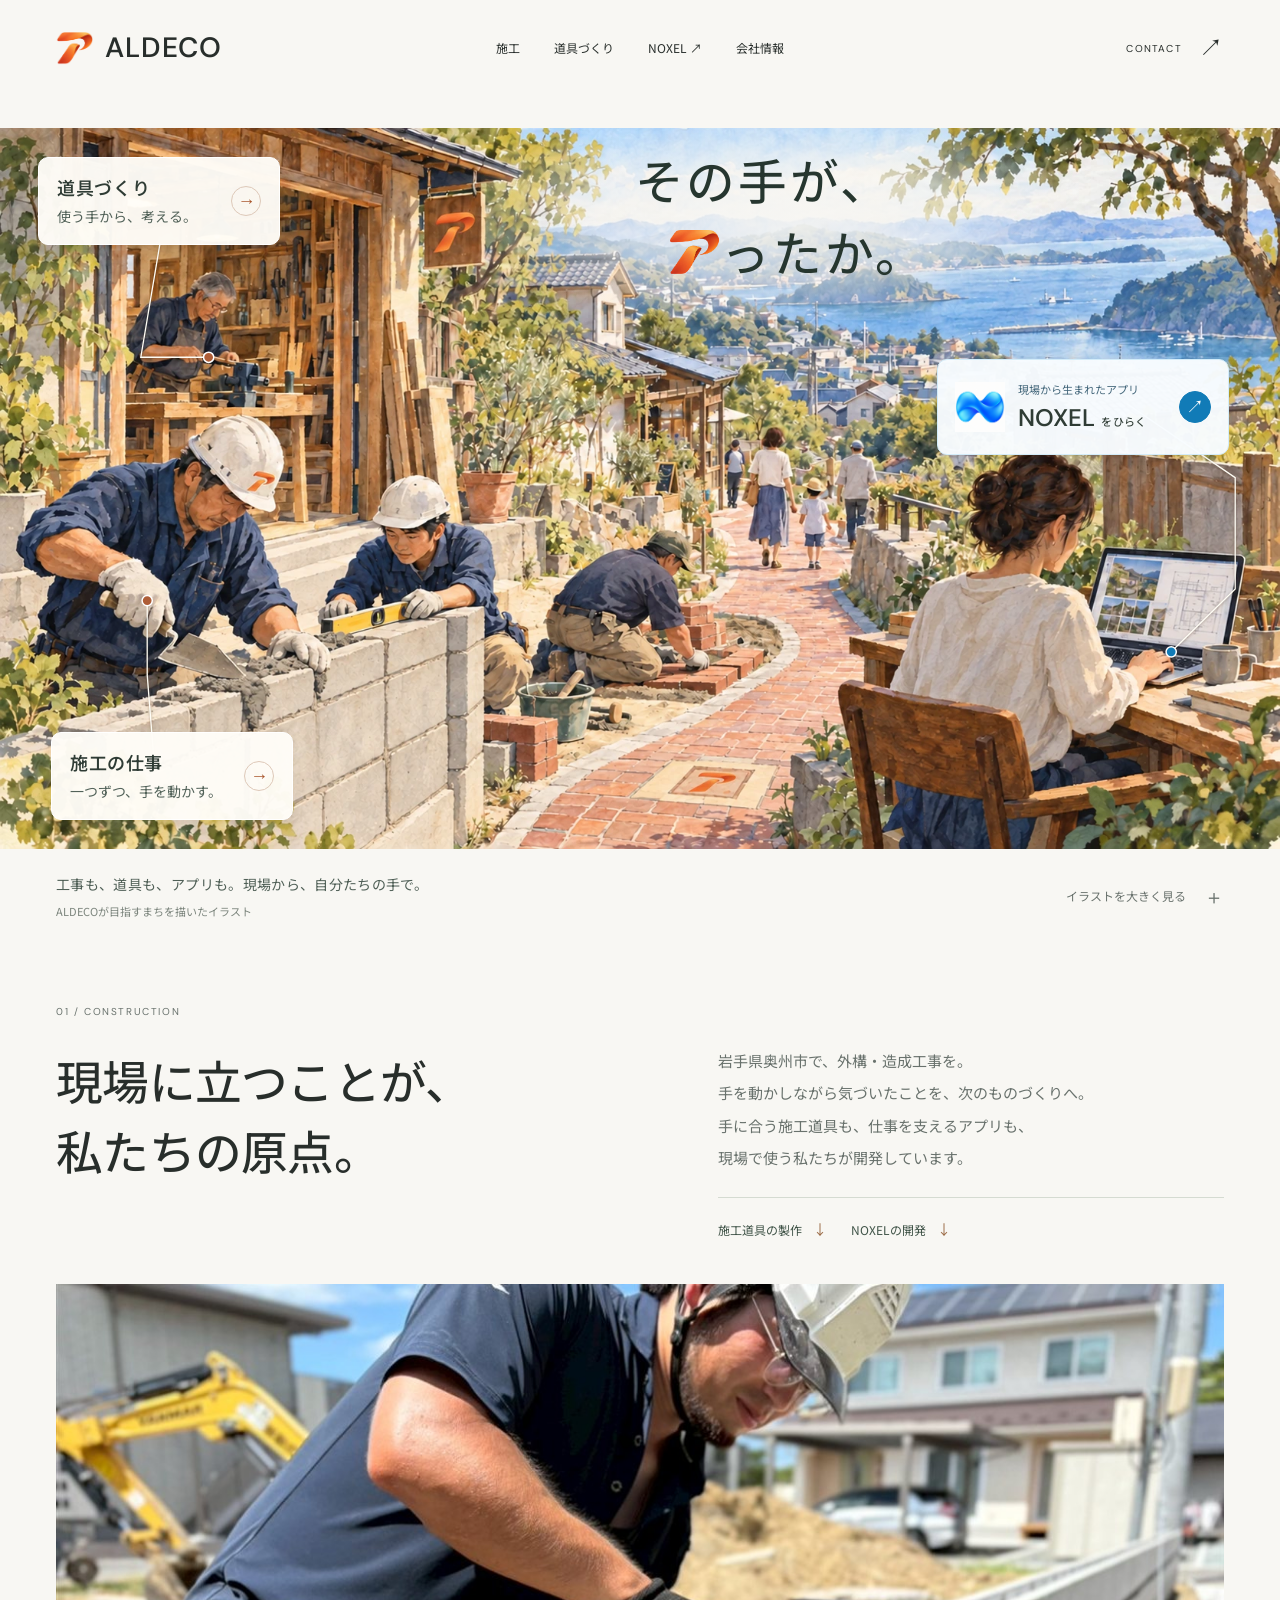
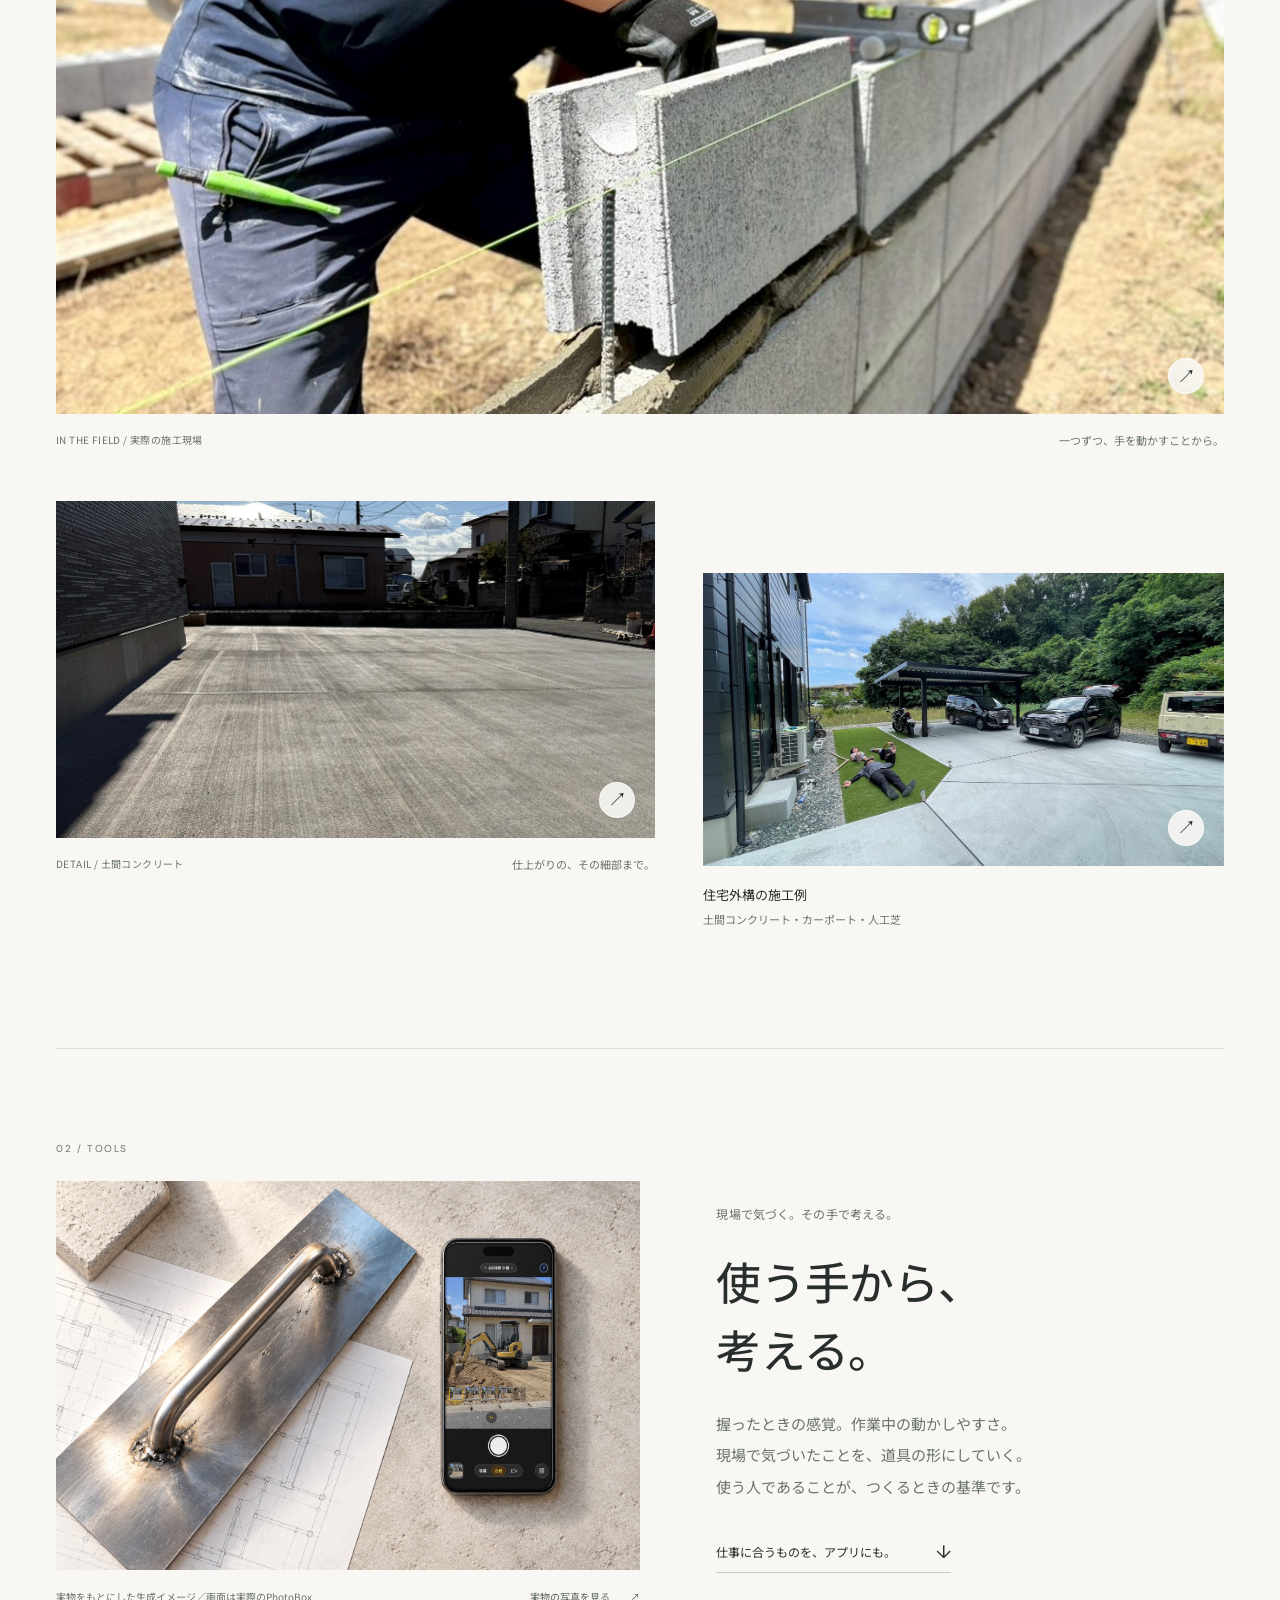
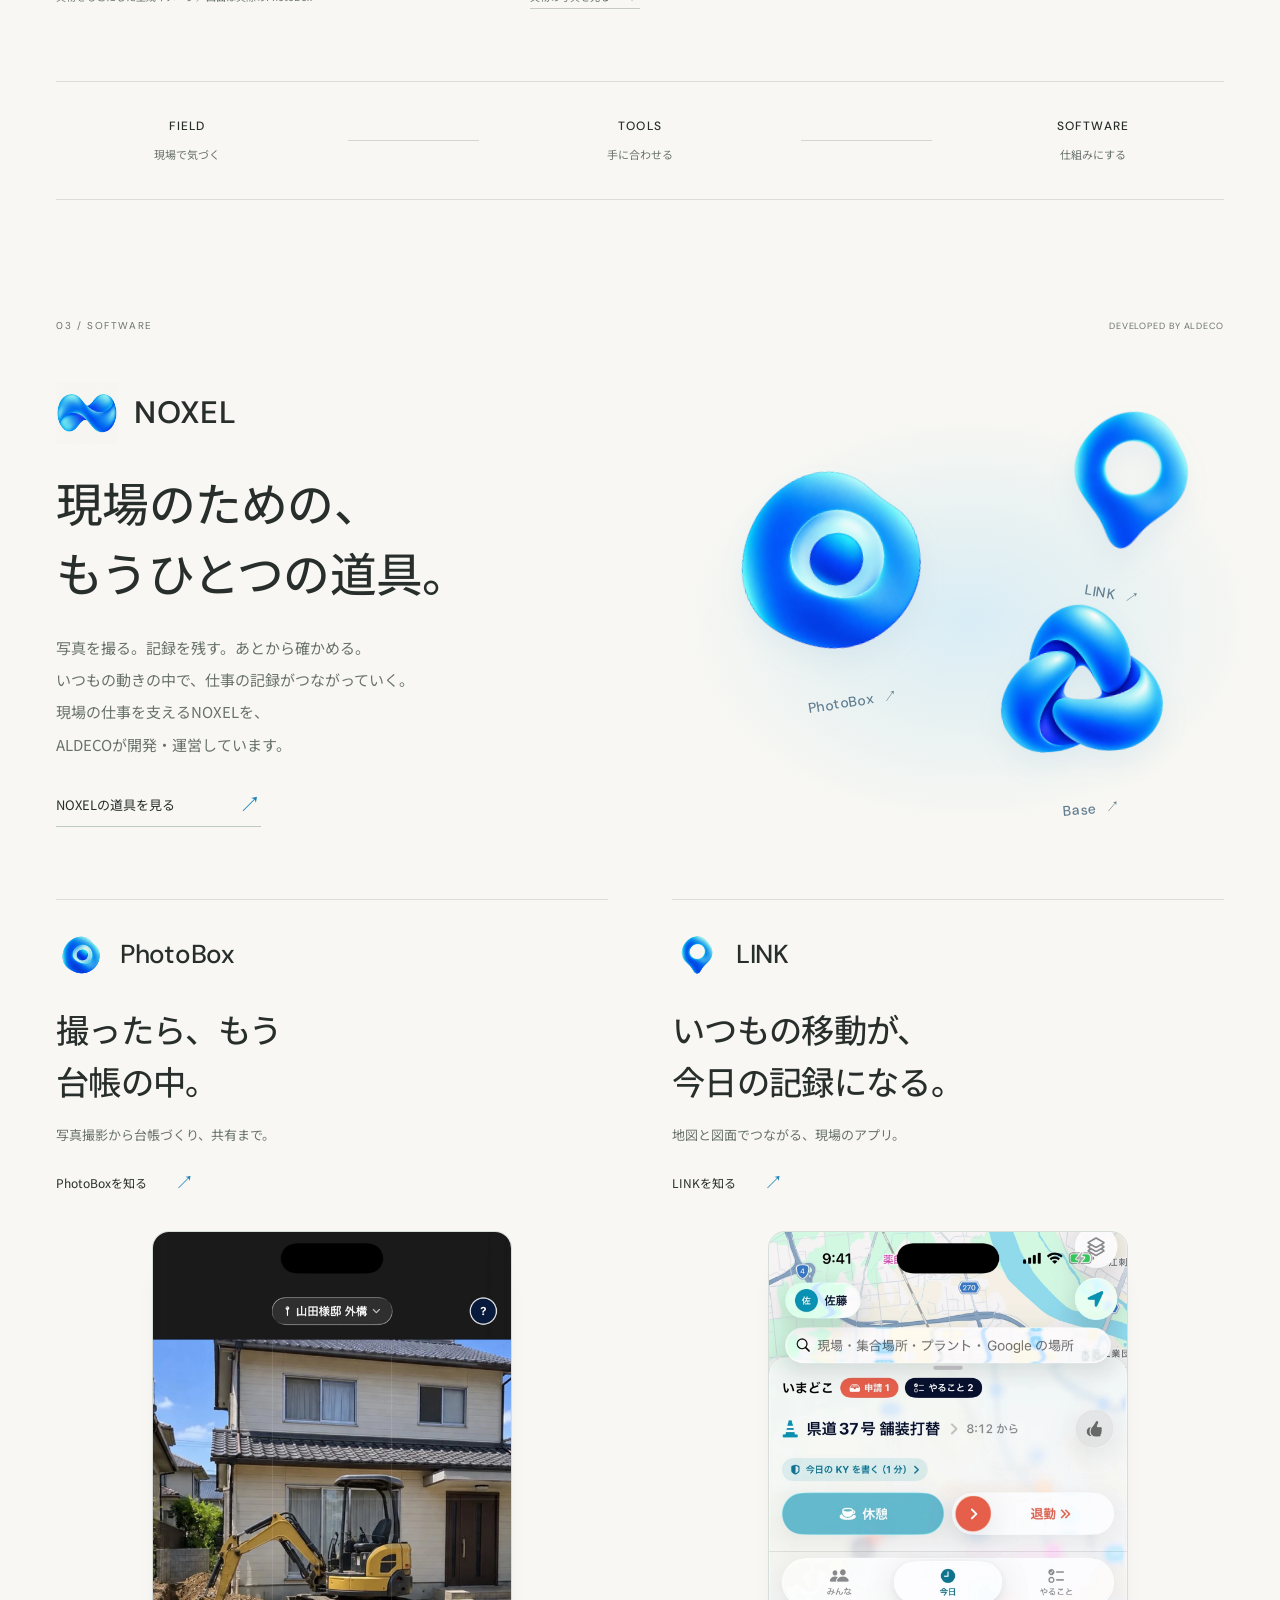
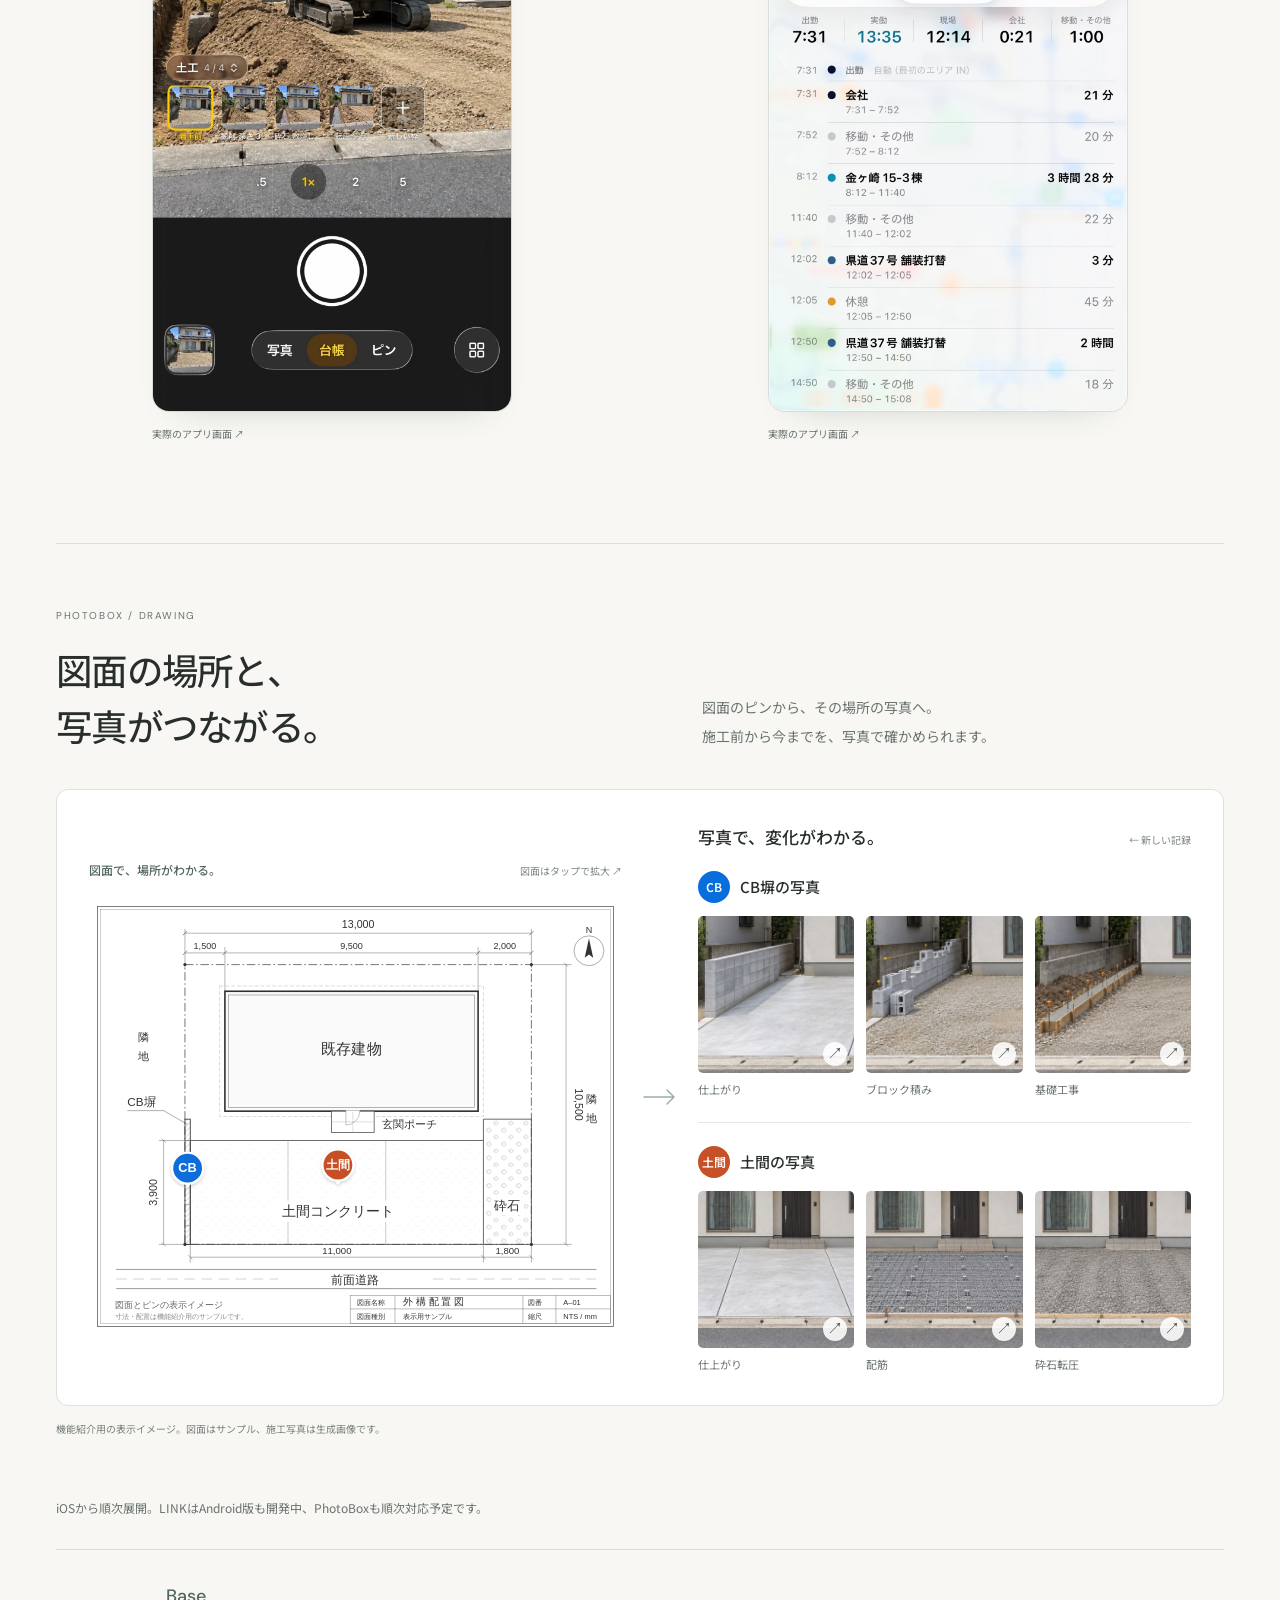
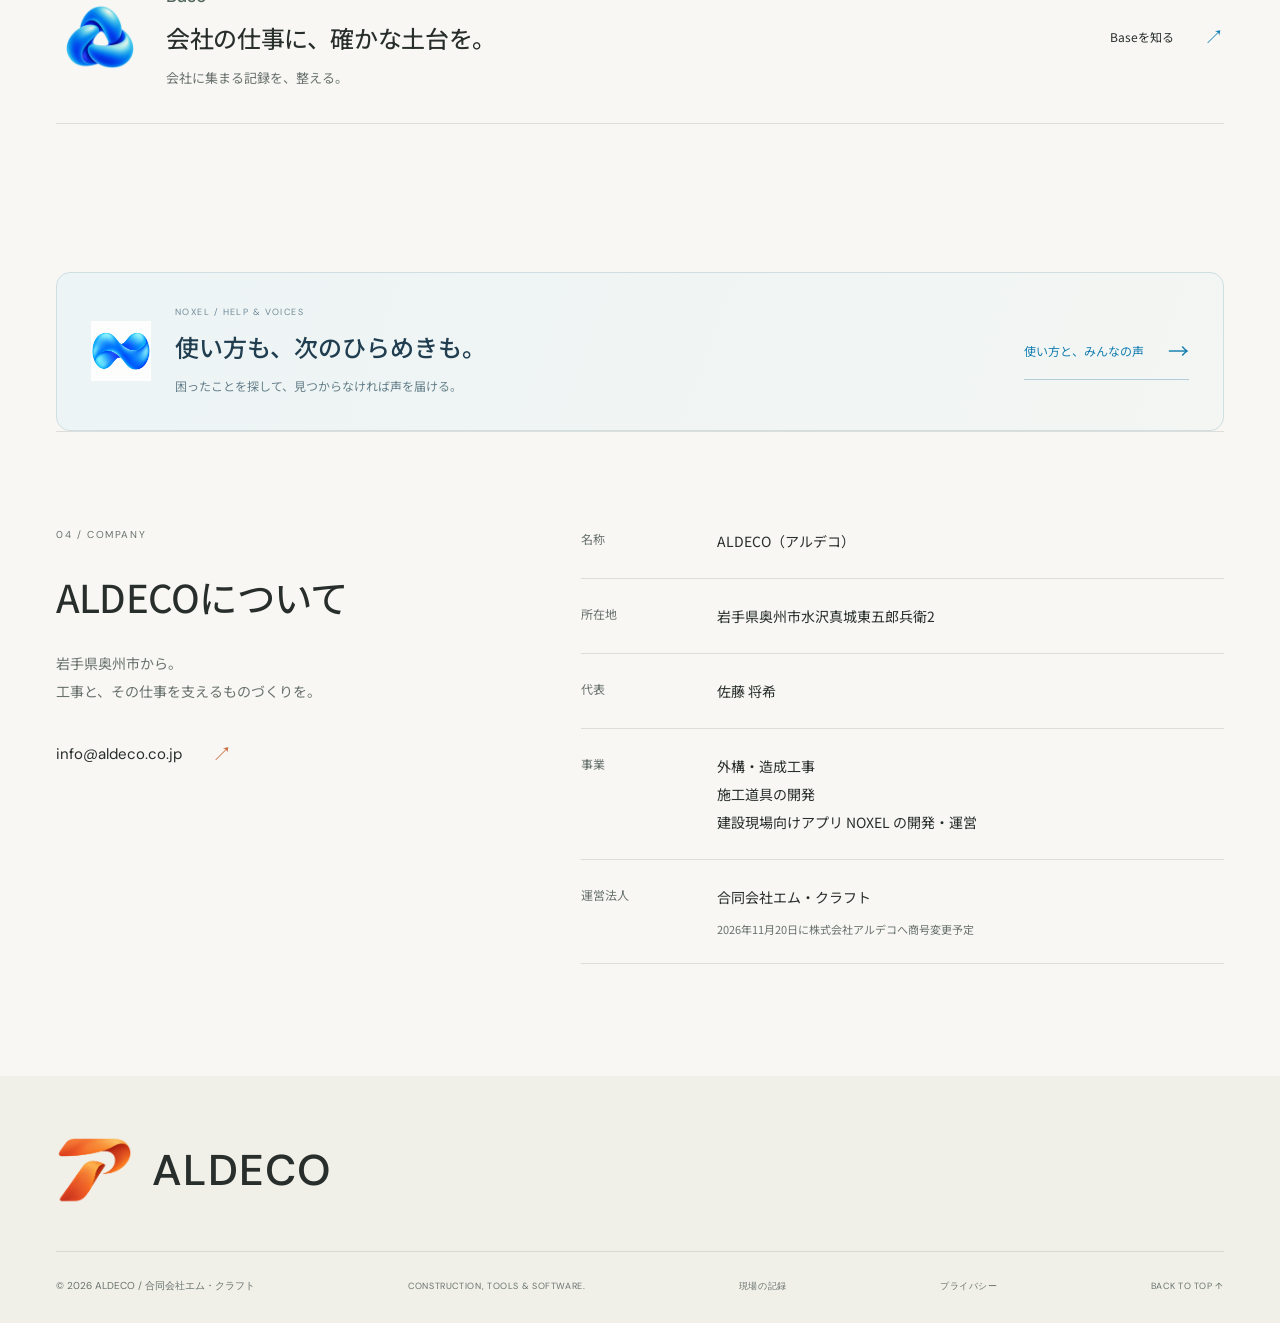
==== index.html @ 217e6eb6 "Give the ALDECO mobile homepage an editorial cover" ====
<!doctype html>
<html lang="ja"><head>
<meta charset="utf-8"><meta name="viewport" content="width=device-width,initial-scale=1">
<meta name="robots" content="index,follow">
<title>ALDECO｜その手が、アったか。工事も、道具も、アプリも。</title>
<meta name="description" content="岩手県奥州市のALDECO。外構・造成工事から施工道具、建設現場向けアプリNOXELの開発まで。">
<link rel="icon" href="/brand-20261101/assets/favicon-transparent.png?v=20261101-1" type="image/png">
<link rel="stylesheet" href="/brand-20261101/assets/fonts/noto-sans-jp.css"><link rel="stylesheet" href="/brand-20261101/assets/fonts/dm-sans.css">
<link rel="stylesheet" href="/brand-20261101/workbench.css">
<link rel="stylesheet" href="/brand-20261101/workbench-sections.css">
<link rel="stylesheet" href="/brand-20261101/one-surface.css">
<link rel="stylesheet" href="/brand-20261101/field-illustration.css">
<link rel="stylesheet" href="/brand-20261101/town-viewer.css">
<link rel="stylesheet" href="/brand-20261101/town-immersive.css">
<link rel="stylesheet" href="/brand-20261101/town-navigation.css">
<link rel="stylesheet" href="/brand-20261101/noxel-family.css">
<link rel="stylesheet" href="/brand-20261101/photobox-place-history.css">
<link rel="stylesheet" href="/brand-20261101/town-editorial-study.css">
<link rel="stylesheet" href="/brand-20261101/help-entry.css">
<link rel="stylesheet" href="/brand-20261101/mobile.css?v=20261101-1">
<link rel="canonical" href="https://aldeco.co.jp/">
<meta name="theme-color" content="#f8f7f3">
<meta property="og:type" content="website"><meta property="og:locale" content="ja_JP">
<meta property="og:site_name" content="ALDECO"><meta property="og:url" content="https://aldeco.co.jp/">
<meta property="og:title" content="その手が、アったか。｜ALDECO">
<meta property="og:description" content="工事も、道具も、アプリも。岩手県奥州市の現場から、自分たちの手で。">
<meta property="og:image" content="https://aldeco.co.jp/brand-20261101/assets/hero-town-painted-v2.jpg">
<meta name="twitter:card" content="summary_large_image">
<script type="application/ld+json">{"@context": "https://schema.org", "@type": "Organization", "name": "ALDECO", "legalName": "合同会社エム・クラフト", "url": "https://aldeco.co.jp/", "logo": "https://aldeco.co.jp/brand-20261101/assets/aldeco-refine-a.png", "email": "info@aldeco.co.jp", "address": {"@type": "PostalAddress", "addressRegion": "岩手県", "addressLocality": "奥州市", "streetAddress": "水沢真城東五郎兵衛2", "addressCountry": "JP"}}</script>
<!-- ANALYTICS:START -->
<meta name="google-site-verification" content="G8R8m3gar3-l_zCH6oKk3zuVZLrA_u7wcCPGj2cS2X8">
<script async src="https://www.googletagmanager.com/gtag/js?id=G-1KLHYNGL5F"></script>
<script>
window.dataLayer=window.dataLayer||[];function gtag(){dataLayer.push(arguments)}
gtag('js',new Date());gtag('config','G-1KLHYNGL5F');
document.addEventListener('click',function(e){
  var a=e.target&&e.target.closest?e.target.closest('a'):null;if(!a)return;
  var h=a.getAttribute('href')||'',from=location.pathname;
  if(h.indexOf('/recruit/')===0||h.indexOf('#entry')===0)gtag('event','recruit_click',{link_url:h,from:from});
  if(h.indexOf('lin.ee')>-1||h.indexOf('line.me')>-1)gtag('event','line_click',{from:from});
  if(h.indexOf('tel:')===0)gtag('event','tel_click',{from:from});
  if(h.indexOf('mailto:')===0)gtag('event','mail_click',{from:from});
},{passive:true});
</script>
<!-- ANALYTICS:END -->
<link rel="stylesheet" href="/brand-20261101/town-painted.css?v=20261101-1">
<link rel="stylesheet" href="/brand-20261101/mobile-cover.css?v=20261101-1">
</head><body data-town-style="editorial" class="workbench-direction surface-direction field-illustration-direction town-immersive-direction town-painted-direction">
<a class="skip-link" href="#main">本文へ</a>
<header class="field-header wrap">
<a class="wordmark" href="#top" aria-label="ALDECO トップ"><img src="/brand-20261101/assets/aldeco-refine-a.png" width="48" height="43" alt=""><span>ALDECO</span></a>
<button class="mobile-menu-toggle" type="button" aria-controls="main-navigation" aria-expanded="false" aria-label="メニューを開く"><span class="mobile-menu-label">メニュー</span><span class="mobile-menu-icon" aria-hidden="true"></span></button>
<nav id="main-navigation" aria-label="メインメニュー"><a href="#work">施工</a><a href="#tools">道具づくり</a><a href="https://noxel.pro/">NOXEL <span aria-hidden="true">↗</span></a><a href="#company">会社情報</a><a class="mobile-nav-contact" href="mailto:info@aldeco.co.jp">お問い合わせ <span aria-hidden="true">↗</span></a></nav>
<a class="header-mail" href="mailto:info@aldeco.co.jp">CONTACT <span aria-hidden="true">↗</span></a>
</header>
<main id="main">
<section class="one-surface-hero" id="top" aria-labelledby="hero-title">
 <div class="town-scene">
 <div class="surface-heading wrap">
  <div class="surface-copy">
   <h1 id="hero-title" aria-label="その手が、あったか。"><span aria-hidden="true">その手が、</span><span class="surface-answer" aria-hidden="true"><img src="/brand-20261101/assets/aldeco-refine-a.png" width="1294" height="1201" alt="">ったか。</span></h1>
  </div>
 </div>
 <div class="surface-stage wrap">
  <div class="surface-art">
   <img class="surface-image" src="/brand-20261101/assets/hero-town-painted-v2.webp" srcset="/brand-20261101/assets/hero-town-painted-v2-900.webp 900w, /brand-20261101/assets/hero-town-painted-v2.webp 1671w" sizes="(max-width: 760px) 134vw, (max-width: 1920px) 100vw, 1920px" width="1671" height="941" fetchpriority="high" alt="ALDECOが目指すまちのイラスト。ブロックを積む職人、道具をつくる工房、アプリを開発する人が一つの通りにつながる。看板とヘルメット、舗装にはオレンジのアのロゴ。">
  </div>
  <nav class="town-portals" aria-label="街から、私たちの仕事へ">
   <svg class="painted-leaders" viewBox="0 0 1000 562.799" preserveAspectRatio="none" aria-hidden="true">
    <path d="M125 90 L110 179 L163 179"/>
    <path d="M120 490 L115 427 L115 369"/>
    <path d="M880 215 L965 273 L965 360 L915 409"/>
    <circle cx="163" cy="179" r="4"/><circle cx="115" cy="369" r="4"/>
    <circle class="painted-noxel-pin" cx="915" cy="409" r="4"/>
   </svg>
   <a class="town-portal town-portal--work" href="#work">
    <span class="town-portal__copy"><strong>施工の仕事</strong><small><span>一つずつ、</span><span>手を動かす。</span></small></span>
    <span class="town-portal__arrow" aria-hidden="true">→</span>
   </a>
   <a class="town-portal town-portal--tools" href="#tools">
    <span class="town-portal__copy"><strong>道具づくり</strong><small><span>使う手から、</span><span>考える。</span></small></span>
    <span class="town-portal__arrow" aria-hidden="true">→</span>
   </a>
   <a class="town-portal town-portal--noxel" href="https://noxel.pro/">
    <img src="/brand-20261101/assets/noxel-soft-satin.webp" width="64" height="64" alt="">
    <span class="town-portal__copy"><small>現場から生まれたアプリ</small><strong>NOXEL<span>をひらく</span></strong></span>
    <span class="town-portal__arrow" aria-hidden="true">↗</span>
   </a>
  </nav>
 </div>
 </div>
 <div class="surface-caption wrap"><div><p><span>工事も、道具も、アプリも。</span><span>現場から、自分たちの手で。</span></p><small>ALDECOが目指すまちを描いたイラスト</small></div><button class="town-detail-link" data-town-art="/brand-20261101/assets/hero-town-painted-v2.webp" data-caption="まちに、「その手があったか」を。— ALDECOが目指すまちを描いたイラスト">イラストを大きく見る <span aria-hidden="true">＋</span></button></div>
</section>

<span id="business"></span><span id="works"></span><section class="construction wrap" id="work" aria-labelledby="work-title">
<div class="section-head"><p class="eyebrow">01 / CONSTRUCTION</p><h2 id="work-title">現場に立つことが、<br>私たちの原点。</h2><div><p>岩手県奥州市で、外構・造成工事を。<br>手を動かしながら気づいたことを、次のものづくりへ。<br>手に合う施工道具も、仕事を支えるアプリも、<br>現場で使う私たちが開発しています。</p><div class="surface-practices"><a href="#tools">施工道具の製作 <span aria-hidden="true">↓</span></a><a href="#noxel">NOXELの開発 <span aria-hidden="true">↓</span></a></div></div></div>

<figure class="field-evidence surface-evidence"><button class="photo-button" data-photo="/brand-20261101/assets/genba-block.jpg" data-caption="ALDECOの実際の施工現場 — ブロック積み" aria-label="実際の施工写真を大きく見る"><img src="/brand-20261101/assets/genba-block.jpg" width="1200" height="750" loading="lazy" alt="ALDECO代表が、水糸と水平器を確認しながらブロックを据える実際の工事の様子"><span class="photo-expand" aria-hidden="true">↗</span></button><figcaption><span>IN THE FIELD / 実際の施工現場</span><span>一つずつ、手を動かすことから。</span></figcaption></figure>
<div class="construction-photos"><figure class="detail-photo"><button class="photo-button" data-photo="/brand-20261101/assets/genba-doma.jpg" data-caption="土間コンクリート — 刷毛引きと目地の仕上がり" aria-label="土間コンクリートの写真を大きく見る"><img src="/brand-20261101/assets/genba-doma.jpg" width="1200" height="675" loading="lazy" alt="刷毛引きの質感と直線の目地が整った、土間コンクリートの仕上がり"><span class="photo-expand" aria-hidden="true">↗</span></button><figcaption><span>DETAIL / 土間コンクリート</span><span>仕上がりの、その細部まで。</span></figcaption></figure>
<figure class="residential-photo"><button class="photo-button" data-photo="/brand-20261101/assets/genba-relax.jpg" data-caption="住宅外構の施工例 — 土間コンクリート・カーポート・人工芝" aria-label="住宅外構の施工写真を大きく見る"><img src="/brand-20261101/assets/genba-relax.jpg" width="1200" height="675" loading="lazy" alt="土間コンクリート、カーポート、人工芝を施工した住宅の外構"><span class="photo-expand" aria-hidden="true">↗</span></button><figcaption><span>住宅外構の施工例</span><p>土間コンクリート・カーポート・人工芝</p></figcaption></figure></div>
</section>
<section class="tool-story" id="tools" aria-labelledby="tools-title">
<div class="wrap tool-grid">
<div class="tool-image">
<p class="eyebrow">02 / TOOLS</p>
<figure class="tool-workbench"><div class="bench-stage">
<img class="bench-photo" src="/brand-20261101/assets/aldeco-workbench-20261101.webp" width="1536" height="1024" loading="lazy" alt="実物の施工道具をもとにした生成イメージ。金属のコテ、図面、NOXELの画面が同じ作業台に並ぶ。">
<button class="bench-screen" data-photo="/brand-20261101/assets/photo-capture-20261030.webp" data-caption="PhotoBox — 実際の台帳カメラ画面" aria-label="道具と並ぶPhotoBoxの画面を大きく見る"><img src="/brand-20261101/assets/photo-capture-20261030.webp" width="1206" height="2622" loading="lazy" alt="NOXEL PhotoBoxの実際のカメラ画面"></button>
</div></figure>
<div class="tool-image-notes"><p class="tool-caption">実物をもとにした生成イメージ／画面は実際のPhotoBox</p>
<button class="original-tool" data-photo="/brand-20261101/assets/tool-dev.jpg" data-caption="実物の施工道具 — 元の写真" aria-label="実物の施工道具の元写真を見る">実物の写真を見る <span aria-hidden="true">↗</span></button></div>
</div>
<div class="tool-copy"><span class="tool-kicker">現場で気づく。その手で考える。</span>
<h2 id="tools-title">使う手から、<br>考える。</h2>
<p>握ったときの感覚。作業中の動かしやすさ。<br>現場で気づいたことを、道具の形にしていく。<br>使う人であることが、つくるときの基準です。</p>
<a href="#noxel" class="tool-next">仕事に合うものを、アプリにも。 <span aria-hidden="true">↓</span></a>
</div></div>
<div class="bridge-line wrap" aria-label="ALDECOのものづくり"><span><b>FIELD</b><small>現場で気づく</small></span><i></i><span><b>TOOLS</b><small>手に合わせる</small></span><i></i><span><b>SOFTWARE</b><small>仕組みにする</small></span></div>
</section>
<section class="noxel" id="noxel" aria-labelledby="noxel-title"><div class="wrap"><div class="noxel-topline"><p class="eyebrow">03 / SOFTWARE</p><span>DEVELOPED BY ALDECO</span></div><div class="noxel-intro noxel-portfolio">
 <div class="noxel-intro-heading"><div class="noxel-wordmark"><img src="/brand-20261101/assets/noxel-soft-satin.webp" width="74" height="74" alt=""><strong>NOXEL</strong></div><h2 id="noxel-title">現場のための、<br>もうひとつの道具。</h2></div>
 <div class="noxel-summary"><p>写真を撮る。記録を残す。あとから確かめる。<br>いつもの動きの中で、仕事の記録がつながっていく。<br>現場の仕事を支えるNOXELを、<br>ALDECOが開発・運営しています。</p><a class="text-link" href="https://noxel.pro/" target="_blank" rel="noopener">NOXELの道具を見る <span aria-hidden="true">↗</span></a></div>
 <nav class="noxel-app-world" aria-label="NOXELのアプリ">
  <a class="app-world-token app-world-photo" href="https://noxel.pro/photobox/" aria-label="PhotoBoxを詳しく"><img src="/brand-20261101/assets/photobox.webp" width="768" height="768" loading="lazy" alt=""><span>PhotoBox <b aria-hidden="true">↗</b></span></a>
  <a class="app-world-token app-world-link" href="https://noxel.pro/link/" aria-label="LINKを詳しく"><img src="/brand-20261101/assets/link.webp" width="768" height="768" loading="lazy" alt=""><span>LINK <b aria-hidden="true">↗</b></span></a>
  <a class="app-world-token app-world-base" href="https://noxel.pro/#base" aria-label="Baseを詳しく"><img src="/brand-20261101/assets/base-68c.webp" width="768" height="768" loading="lazy" alt=""><span>Base <b aria-hidden="true">↗</b></span></a>
 </nav>
</div>
<div class="app-pair"><article class="app-example"><div class="app-text"><div class="app-name"><img src="/brand-20261101/assets/photobox.webp" width="76" height="76" alt=""><span>PhotoBox</span></div><h3><span>撮ったら、もう</span><span>台帳の中。</span></h3><p>写真撮影から台帳づくり、共有まで。</p><a href="https://noxel.pro/photobox/" target="_blank" rel="noopener" class="app-more">PhotoBoxを知る <span aria-hidden="true">↗</span></a></div><button class="app-screen" data-photo="/brand-20261101/assets/photo-capture-20261030.webp" data-caption="PhotoBox — 実際の台帳カメラ画面" aria-label="PhotoBoxの実際のアプリ画面を大きく見る"><img src="/brand-20261101/assets/photo-capture-20261030.webp" width="1206" height="2622" loading="lazy" alt="PhotoBoxの実際のカメラ画面。現場と撮影する枠を選んで写真を撮る"><span>実際のアプリ画面 ↗</span></button></article><article class="app-example"><div class="app-text"><div class="app-name"><img src="/brand-20261101/assets/link.webp" width="76" height="76" alt=""><span>LINK</span></div><h3><span>いつもの移動が、</span><span>今日の記録になる。</span></h3><p>地図と図面でつながる、現場のアプリ。</p><a href="https://noxel.pro/link/" target="_blank" rel="noopener" class="app-more">LINKを知る <span aria-hidden="true">↗</span></a></div><button class="app-screen" data-photo="/brand-20261101/assets/link-today-20261030.webp" data-caption="LINK — 実際の「今日の動き」の画面" aria-label="LINKの実際のアプリ画面を大きく見る"><img src="/brand-20261101/assets/link-today-20261030.webp" width="1206" height="2622" loading="lazy" alt="LINKの実際の今日の動きの画面。地図と移動・現場での記録"><span>実際のアプリ画面 ↗</span></button></article></div>
<section class="drawing-bridge place-history" id="drawing" aria-labelledby="drawing-title">
 <div class="drawing-copy"><p class="eyebrow">PHOTOBOX / DRAWING</p><h3 id="drawing-title">図面の場所と、<br>写真がつながる。</h3><p><span>図面のピンから、その場所の写真へ。</span><span>施工前から今までを、</span><span>写真で確かめられます。</span></p></div>
 <div class="place-demo">
  <div class="place-plan"><p class="place-plan-label"><b>図面で、場所がわかる。</b><span>図面はタップで拡大 ↗</span></p><button class="drawing-window" data-photo="/brand-20261101/assets/photobox-plan-cad-color-v3.svg" data-caption="PhotoBox — 図面とピンの表示イメージ" aria-label="図面とピンの表示イメージを大きく見る"><img src="/brand-20261101/assets/photobox-plan-cad-color-v3.svg" width="1000" height="820" loading="lazy" alt="外構配置図の表示例。左側のCB塀に青いCBピン、手前の土間コンクリートにオレンジの土間ピン。同じ色と名前の写真履歴に対応しています。"></button></div>
  <svg class="place-flow" viewBox="0 0 36 24" fill="none" aria-hidden="true"><path d="M2 12H32M25 5L32 12L25 19" stroke="currentColor" stroke-width="1.5" stroke-linecap="round" stroke-linejoin="round"/></svg>
  <div class="place-records"><div class="place-records-title"><h4>写真で、変化がわかる。</h4><span>← 新しい記録</span></div>
   <section class="place-record" aria-labelledby="place-wall-title"><div class="place-record-heading"><span class="place-pin" aria-hidden="true">CB</span><h5 id="place-wall-title">CB塀の写真</h5></div><div class="place-photo-grid"><figure class="place-photo"><button class="place-photo-viewport" data-photo="/brand-20261101/assets/photobox-sequence-boundary-v2/cb-finished.jpg" data-caption="CB塀 — 仕上がり（機能紹介用の生成イメージ）" aria-label="CB塀の仕上がりイメージを大きく見る"><img src="/brand-20261101/assets/photobox-sequence-boundary-v2/cb-finished.jpg" width="900" height="900" loading="lazy" alt="CB塀 — 仕上がり（機能紹介用の生成イメージ）"><span class="place-photo-expand" aria-hidden="true">↗</span></button><figcaption>仕上がり</figcaption></figure><figure class="place-photo"><button class="place-photo-viewport" data-photo="/brand-20261101/assets/photobox-sequence-boundary-v2/cb-building.jpg" data-caption="CB塀 — ブロック積み（機能紹介用の生成イメージ）" aria-label="CB塀のブロック積みイメージを大きく見る"><img src="/brand-20261101/assets/photobox-sequence-boundary-v2/cb-building.jpg" width="900" height="900" loading="lazy" alt="CB塀 — ブロック積み（機能紹介用の生成イメージ）"><span class="place-photo-expand" aria-hidden="true">↗</span></button><figcaption>ブロック積み</figcaption></figure><figure class="place-photo"><button class="place-photo-viewport" data-photo="/brand-20261101/assets/photobox-sequence-boundary-v2/cb-foundation.jpg" data-caption="CB塀 — 基礎工事（機能紹介用の生成イメージ）" aria-label="CB塀の基礎工事イメージを大きく見る"><img src="/brand-20261101/assets/photobox-sequence-boundary-v2/cb-foundation.jpg" width="900" height="900" loading="lazy" alt="CB塀 — 基礎工事（機能紹介用の生成イメージ）"><span class="place-photo-expand" aria-hidden="true">↗</span></button><figcaption>基礎工事</figcaption></figure></div></section>
   <section class="place-record place-record--concrete" aria-labelledby="place-concrete-title"><div class="place-record-heading"><span class="place-pin" aria-hidden="true">土間</span><h5 id="place-concrete-title">土間の写真</h5></div><div class="place-photo-grid"><figure class="place-photo"><button class="place-photo-viewport" data-photo="/brand-20261101/assets/photobox-sequence-boundary-v2/doma-finished.jpg" data-caption="土間 — 仕上がり（機能紹介用の生成イメージ）" aria-label="土間の仕上がりイメージを大きく見る"><img src="/brand-20261101/assets/photobox-sequence-boundary-v2/doma-finished.jpg" width="900" height="900" loading="lazy" alt="土間 — 仕上がり（機能紹介用の生成イメージ）"><span class="place-photo-expand" aria-hidden="true">↗</span></button><figcaption>仕上がり</figcaption></figure><figure class="place-photo"><button class="place-photo-viewport" data-photo="/brand-20261101/assets/photobox-sequence-boundary-v2/doma-reinforcement.jpg" data-caption="土間 — 配筋（機能紹介用の生成イメージ）" aria-label="土間の配筋イメージを大きく見る"><img src="/brand-20261101/assets/photobox-sequence-boundary-v2/doma-reinforcement.jpg" width="900" height="900" loading="lazy" alt="土間 — 配筋（機能紹介用の生成イメージ）"><span class="place-photo-expand" aria-hidden="true">↗</span></button><figcaption>配筋</figcaption></figure><figure class="place-photo"><button class="place-photo-viewport" data-photo="/brand-20261101/assets/photobox-sequence-boundary-v2/doma-base.jpg" data-caption="土間 — 砕石転圧（機能紹介用の生成イメージ）" aria-label="土間の砕石転圧イメージを大きく見る"><img src="/brand-20261101/assets/photobox-sequence-boundary-v2/doma-base.jpg" width="900" height="900" loading="lazy" alt="土間 — 砕石転圧（機能紹介用の生成イメージ）"><span class="place-photo-expand" aria-hidden="true">↗</span></button><figcaption>砕石転圧</figcaption></figure></div></section>
  </div>
 </div>
 <p class="place-history-note">機能紹介用の表示イメージ。図面はサンプル、施工写真は生成画像です。</p>
</section>
<p class="availability">iOSから順次展開。LINKはAndroid版も開発中、PhotoBoxも順次対応予定です。</p>
<div class="noxel-more"><div><img src="/brand-20261101/assets/base-68c.webp" width="100" height="100" loading="lazy" alt=""><div class="base-copy"><span class="base-name">Base</span><h3><span>会社の仕事に、</span><span>確かな土台を。</span></h3><p>会社に集まる記録を、整える。</p></div></div><a href="https://noxel.pro/#base" target="_blank" rel="noopener">Baseを知る <span aria-hidden="true">↗</span></a></div></div></section>

<span id="mission"></span><section class="help-entry wrap" aria-labelledby="help-entry-title"><img src="/brand-20261101/assets/noxel-soft-satin.webp" width="60" height="60" loading="lazy" alt=""><div class="help-entry-copy"><p class="eyebrow">NOXEL / HELP & VOICES</p><h3 id="help-entry-title">使い方も、次のひらめきも。</h3><p>困ったことを探して、見つからなければ声を届ける。</p></div><a href="https://noxel.pro/help/">使い方と、みんなの声 <span aria-hidden="true">→</span></a></section>
<section class="company wrap" id="company" aria-labelledby="company-title"><div class="company-heading"><p class="eyebrow">04 / COMPANY</p><h2 id="company-title">ALDECOについて</h2><p>岩手県奥州市から。<br>工事と、その仕事を支えるものづくりを。</p><a id="contact" class="contact-link" href="mailto:info@aldeco.co.jp">info@aldeco.co.jp <span aria-hidden="true">↗</span></a></div><dl class="facts"><div><dt>名称</dt><dd>ALDECO（アルデコ）</dd></div><div><dt>所在地</dt><dd>岩手県奥州市水沢真城東五郎兵衛2</dd></div><div><dt>代表</dt><dd>佐藤 将希</dd></div><div><dt>事業</dt><dd>外構・造成工事<br>施工道具の開発<br>建設現場向けアプリ NOXEL の開発・運営</dd></div><div><dt>運営法人</dt><dd>合同会社エム・クラフト<small>2026年11月20日に株式会社アルデコへ商号変更予定</small></dd></div></dl></section>
</main>
<footer class="footer"><div class="wrap"><div class="footer-signature"><img src="/brand-20261101/assets/aldeco-refine-a.png" width="180" height="162" alt="アルデコの「ア」のシンボル"><span>ALDECO</span></div><div class="footer-bottom"><small>© 2026 ALDECO / 合同会社エム・クラフト</small><span>CONSTRUCTION, TOOLS & SOFTWARE.</span><a href="/blog/">現場の記録</a><a href="/privacy/">プライバシー</a><a href="#top">BACK TO TOP ↑</a></div></div></footer>
<dialog id="photo-dialog" aria-labelledby="dialog-caption"><button class="dialog-close" aria-label="写真を閉じる">閉じる ×</button><img alt=""><p id="dialog-caption"></p></dialog>

<script src="/brand-20261101/app.js?v=20261101-2"></script><script src="/brand-20261101/town-viewer.js?v=20261101-2"></script></body></html>
---- brand-20261101/assets/fonts/noto-sans-jp.css ----
/* noto-sans-jp-[0]-wght-normal */
@font-face {
  font-family: 'Noto Sans JP';
  font-style: normal;
  font-display: swap;
  font-weight: 100 900;
  src: url(./noto-sans-jp-0-wght-normal.woff2) format('woff2-variations');
  unicode-range: U+25ee8,U+25f23,U+25f5c,U+25fd4,U+25fe0,U+25ffb,U+2600c,U+26017,U+26060,U+260ed,U+26222,U+2626a,U+26270,U+26286,U+2634c,U+26402,U+2667e,U+266b0,U+2671d,U+268dd,U+268ea,U+26951,U+2696f,U+26999,U+269dd,U+26a1e,U+26a58,U+26a8c,U+26ab7,U+26aff,U+26c29,U+26c73,U+26c9e,U+26cdd,U+26e40,U+26e65,U+26f94,U+26ff6-26ff8,U+270f4,U+2710d,U+27139,U+273da-273db,U+273fe,U+27410,U+27449,U+27614-27615,U+27631,U+27684,U+27693,U+2770e,U+27723,U+27752,U+278b2,U+27985,U+279b4,U+27a84,U+27bb3,U+27bbe,U+27bc7,U+27c3c,U+27cb8,U+27d73,U+27da0,U+27e10,U+27eaf,U+27fb7,U+2808a,U+280bb,U+28277,U+28282,U+282f3,U+283cd,U+2840c,U+28455,U+284dc,U+2856b,U+285c8-285c9,U+286d7,U+286fa,U+28946,U+28949,U+2896b,U+28987-28988,U+289ba-289bb,U+28a1e,U+28a29,U+28a43,U+28a71,U+28a99,U+28acd,U+28add,U+28ae4,U+28bc1,U+28bef,U+28cdd,U+28d10,U+28d71,U+28dfb,U+28e0f,U+28e17,U+28e1f,U+28e36,U+28e89,U+28eeb,U+28ef6,U+28f32,U+28ff8,U+292a0,U+292b1,U+29490,U+295cf,U+2967f,U+296f0,U+29719,U+29750,U+29810,U+298c6,U+29a72,U+29d4b,U+29ddb,U+29e15,U+29e3d,U+29e49,U+29e8a,U+29ec4,U+29edb,U+29ee9,U+29fce,U+29fd7,U+2a01a,U+2a02f,U+2a082,U+2a0f9,U+2a190,U+2a2b2,U+2a38c,U+2a437,U+2a5f1,U+2a602,U+2a61a,U+2a6b2,U+2a9e6,U+2b746,U+2b751,U+2b753,U+2b75a,U+2b75c,U+2b765,U+2b776-2b777,U+2b77c,U+2b782,U+2b789,U+2b78b,U+2b78e,U+2b794,U+2b7ac,U+2b7af,U+2b7bd,U+2b7c9,U+2b7cf,U+2b7d2,U+2b7d8,U+2b7f0,U+2b80d,U+2b817,U+2b81a,U+2d544,U+2e278,U+2e569,U+2e6ea,U+2f804,U+2f80f,U+2f815,U+2f818,U+2f81a,U+2f822,U+2f828,U+2f82c,U+2f833,U+2f83f,U+2f846,U+2f852,U+2f862,U+2f86d,U+2f873,U+2f877,U+2f884,U+2f899-2f89a,U+2f8a6,U+2f8ac,U+2f8b2,U+2f8b6,U+2f8d3,U+2f8db-2f8dc,U+2f8e1,U+2f8e5,U+2f8ea,U+2f8ed,U+2f8fc,U+2f903,U+2f90b,U+2f90f,U+2f91a,U+2f920-2f921,U+2f945,U+2f947,U+2f96c,U+2f995,U+2f9d0,U+2f9de-2f9df,U+2f9f4;
}

/* noto-sans-jp-[1]-wght-normal */
@font-face {
  font-family: 'Noto Sans JP';
  font-style: normal;
  font-display: swap;
  font-weight: 100 900;
  src: url(./noto-sans-jp-1-wght-normal.woff2) format('woff2-variations');
  unicode-range: U+1f235-1f23b,U+1f240-1f248,U+1f250-1f251,U+2000b,U+20089-2008a,U+200a2,U+200a4,U+200b0,U+200f5,U+20158,U+201a2,U+20213,U+2032b,U+20371,U+20381,U+203f9,U+2044a,U+20509,U+2053f,U+205b1,U+205d6,U+20611,U+20628,U+206ec,U+2074f,U+207c8,U+20807,U+2083a,U+208b9,U+2090e,U+2097c,U+20984,U+2099d,U+20a64,U+20ad3,U+20b1d,U+20b9f,U+20bb7,U+20d45,U+20d58,U+20de1,U+20e64,U+20e6d,U+20e95,U+20f5f,U+21201,U+2123d,U+21255,U+21274,U+2127b,U+212d7,U+212e4,U+212fd,U+2131b,U+21336,U+21344,U+213c4,U+2146d-2146e,U+215d7,U+21647,U+216b4,U+21706,U+21742,U+218bd,U+219c3,U+21a1a,U+21c56,U+21d2d,U+21d45,U+21d62,U+21d78,U+21d92,U+21d9c,U+21da1,U+21db7,U+21de0,U+21e33-21e34,U+21f1e,U+21f76,U+21ffa,U+2217b,U+22218,U+2231e,U+223ad,U+22609,U+226f3,U+2285b,U+228ab,U+2298f,U+22ab8,U+22b46,U+22b4f-22b50,U+22ba6,U+22c1d,U+22c24,U+22de1,U+22e42,U+22feb,U+231b6,U+231c3-231c4,U+231f5,U+23372,U+233cc,U+233d0,U+233d2-233d3,U+233d5,U+233da,U+233df,U+233e4,U+233fe,U+2344a-2344b,U+23451,U+23465,U+234e4,U+2355a,U+23594,U+235c4,U+23638-2363a,U+23647,U+2370c,U+2371c,U+2373f,U+23763-23764,U+237e7,U+237f1,U+237ff,U+23824,U+2383d,U+23a98,U+23c7f,U+23cbe,U+23cfe,U+23d00,U+23d0e,U+23d40,U+23dd3,U+23df9-23dfa,U+23f7e,U+2404b,U+24096,U+24103,U+241c6,U+241fe,U+242ee,U+243bc,U+243d0,U+24629,U+246a5,U+247f1,U+24896,U+248e9,U+24a4d,U+24b56,U+24b6f,U+24c16,U+24d14,U+24e04,U+24e0e,U+24e37,U+24e6a,U+24e8b,U+24ff2,U+2504a,U+25055,U+25122,U+251a9,U+251cd,U+251e5,U+2521e,U+2524c,U+2542e,U+2548e,U+254d9,U+2550e,U+255a7,U+2567f,U+25771,U+257a9,U+257b4,U+25874,U+259c4,U+259cc,U+259d4,U+25ad7,U+25ae3-25ae4,U+25af1,U+25bb2,U+25c4b,U+25c64,U+25da1,U+25e2e,U+25e56,U+25e62,U+25e65,U+25ec2,U+25ed8;
}

/* noto-sans-jp-[2]-wght-normal */
@font-face {
  font-family: 'Noto Sans JP';
  font-style: normal;
  font-display: swap;
  font-weight: 100 900;
  src: url(./noto-sans-jp-2-wght-normal.woff2) format('woff2-variations');
  unicode-range: U+ffd7,U+ffda-ffdc,U+ffe0-ffe2,U+ffe4,U+ffe6,U+ffe8-ffee,U+1f100-1f10c,U+1f110-1f16c,U+1f170-1f1ac,U+1f200-1f202,U+1f210-1f234;
}

/* noto-sans-jp-[3]-wght-normal */
@font-face {
  font-family: 'Noto Sans JP';
  font-style: normal;
  font-display: swap;
  font-weight: 100 900;
  src: url(./noto-sans-jp-3-wght-normal.woff2) format('woff2-variations');
  unicode-range: U+fa10,U+fa12-fa6d,U+fb00-fb04,U+fe10-fe19,U+fe30-fe42,U+fe44-fe52,U+fe54-fe66,U+fe68-fe6b,U+ff02,U+ff04,U+ff07,U+ff51,U+ff5b,U+ff5d,U+ff5f-ff60,U+ff66,U+ff69,U+ff87,U+ffa1-ffbe,U+ffc2-ffc7,U+ffca-ffcf,U+ffd2-ffd6;
}

/* noto-sans-jp-[4]-wght-normal */
@font-face {
  font-family: 'Noto Sans JP';
  font-style: normal;
  font-display: swap;
  font-weight: 100 900;
  src: url(./noto-sans-jp-4-wght-normal.woff2) format('woff2-variations');
  unicode-range: U+f92d-f959,U+f95b-f9f2,U+f9f4-fa0b,U+fa0e-fa0f;
}

/* noto-sans-jp-[5]-wght-normal */
@font-face {
  font-family: 'Noto Sans JP';
  font-style: normal;
  font-display: swap;
  font-weight: 100 900;
  src: url(./noto-sans-jp-5-wght-normal.woff2) format('woff2-variations');
  unicode-range: U+9e8b-9e8c,U+9e8e-9e8f,U+9e91-9e92,U+9e95-9e96,U+9e98,U+9e9b,U+9e9d-9e9e,U+9ea4-9ea5,U+9ea8-9eaa,U+9eac-9eb0,U+9eb3-9eb5,U+9eb8,U+9ebc-9ebf,U+9ec3,U+9ec6,U+9ec8,U+9ecb-9ecd,U+9ecf-9ed1,U+9ed4-9ed5,U+9ed8,U+9edb-9ee0,U+9ee4-9ee5,U+9ee7-9ee8,U+9eec-9ef2,U+9ef4-9ef9,U+9efb-9eff,U+9f02-9f03,U+9f07-9f09,U+9f0e-9f12,U+9f14-9f17,U+9f19-9f1b,U+9f1f-9f22,U+9f26,U+9f2a-9f2c,U+9f2f,U+9f31-9f32,U+9f34,U+9f37,U+9f39-9f3a,U+9f3c-9f3f,U+9f41,U+9f43-9f47,U+9f4a,U+9f4e-9f50,U+9f52-9f58,U+9f5a,U+9f5d-9f61,U+9f63,U+9f66-9f6a,U+9f6c-9f73,U+9f75-9f77,U+9f7a,U+9f7d,U+9f7f,U+9f8f-9f92,U+9f94-9f97,U+9f99,U+9f9c-9fa3,U+9fa5,U+9fb4,U+9fbc-9fc2,U+9fc4,U+9fc6,U+9fcc,U+f900-f92c;
}

/* noto-sans-jp-[6]-wght-normal */
@font-face {
  font-family: 'Noto Sans JP';
  font-style: normal;
  font-display: swap;
  font-weight: 100 900;
  src: url(./noto-sans-jp-6-wght-normal.woff2) format('woff2-variations');
  unicode-range: U+9c3e,U+9c41,U+9c43-9c4a,U+9c4e-9c50,U+9c52-9c54,U+9c56,U+9c58,U+9c5a-9c61,U+9c63,U+9c65,U+9c67-9c6b,U+9c6d-9c6e,U+9c70,U+9c72,U+9c75-9c78,U+9c7a-9c7c,U+9ce6-9ce7,U+9ceb-9cec,U+9cf0,U+9cf2,U+9cf6-9cf7,U+9cf9,U+9d02-9d03,U+9d06-9d09,U+9d0b,U+9d0e,U+9d11-9d12,U+9d15,U+9d17-9d18,U+9d1b-9d1f,U+9d23,U+9d26,U+9d2a-9d2c,U+9d2f-9d30,U+9d32-9d34,U+9d3a,U+9d3c-9d3f,U+9d41-9d48,U+9d4a,U+9d50-9d54,U+9d59,U+9d5d-9d65,U+9d69-9d6c,U+9d6f-9d70,U+9d72-9d73,U+9d76-9d77,U+9d7a-9d7c,U+9d7e,U+9d83-9d84,U+9d86-9d87,U+9d89-9d8a,U+9d8d-9d8e,U+9d92-9d93,U+9d95-9d9a,U+9da1,U+9da4,U+9da9-9dac,U+9dae,U+9db1-9db2,U+9db5,U+9db8-9dbd,U+9dbf-9dc4,U+9dc6-9dc7,U+9dc9-9dca,U+9dcf,U+9dd3-9dd7,U+9dd9-9dda,U+9dde-9de0,U+9de3,U+9de5-9de7,U+9de9,U+9deb,U+9ded-9df0,U+9df3-9df4,U+9df8,U+9dfd-9dfe,U+9e02,U+9e07,U+9e0a,U+9e0d-9e0e,U+9e10-9e12,U+9e15-9e16,U+9e19-9e1f,U+9e75,U+9e79-9e7d,U+9e80-9e85,U+9e87-9e88;
}

/* noto-sans-jp-[7]-wght-normal */
@font-face {
  font-family: 'Noto Sans JP';
  font-style: normal;
  font-display: swap;
  font-weight: 100 900;
  src: url(./noto-sans-jp-7-wght-normal.woff2) format('woff2-variations');
  unicode-range: U+9ae5-9ae7,U+9ae9,U+9aeb-9aec,U+9aee-9aef,U+9af1-9af5,U+9af7,U+9af9-9afb,U+9afd,U+9aff-9b06,U+9b08-9b09,U+9b0b-9b0e,U+9b10,U+9b12,U+9b16,U+9b18-9b1d,U+9b1f-9b20,U+9b22-9b23,U+9b25-9b2f,U+9b32-9b35,U+9b37,U+9b39-9b3b,U+9b3d,U+9b43-9b44,U+9b48,U+9b4b-9b4f,U+9b51,U+9b55-9b58,U+9b5b,U+9b5e,U+9b61,U+9b63,U+9b65-9b66,U+9b68,U+9b6a-9b6f,U+9b72-9b79,U+9b7f-9b80,U+9b83-9b87,U+9b89-9b8b,U+9b8d,U+9b8f-9b94,U+9b96-9b97,U+9b9a,U+9b9d-9ba0,U+9ba6-9ba7,U+9ba9-9baa,U+9bac,U+9bb0-9bb2,U+9bb4,U+9bb7-9bb9,U+9bbb-9bbc,U+9bbe-9bc1,U+9bc6-9bc8,U+9bca,U+9bce-9bd2,U+9bd4,U+9bd7-9bd8,U+9bdd,U+9bdf,U+9be1-9be5,U+9be7,U+9bea-9beb,U+9bee-9bf3,U+9bf5,U+9bf7-9bfa,U+9bfd,U+9bff-9c00,U+9c02,U+9c04,U+9c06,U+9c08-9c0d,U+9c0f-9c16,U+9c18-9c1e,U+9c21-9c2a,U+9c2d-9c32,U+9c35-9c37,U+9c39-9c3a,U+9c3d;
}

/* noto-sans-jp-[8]-wght-normal */
@font-face {
  font-family: 'Noto Sans JP';
  font-style: normal;
  font-display: swap;
  font-weight: 100 900;
  src: url(./noto-sans-jp-8-wght-normal.woff2) format('woff2-variations');
  unicode-range: U+98eb,U+98ed-98ee,U+98f0-98f1,U+98f3,U+98f6,U+9902,U+9907-9909,U+9911-9912,U+9914-9918,U+991a-9922,U+9924,U+9926-9927,U+992b-992c,U+992e,U+9931-9935,U+9939-993e,U+9940-9942,U+9945-9949,U+994b-994e,U+9950-9952,U+9954-9955,U+9958-9959,U+995b-995c,U+995e-9960,U+9963,U+9997-9998,U+999b,U+999d-999f,U+99a3,U+99a5-99a6,U+99a8,U+99ad-99ae,U+99b0-99b2,U+99b5,U+99b9-99ba,U+99bc-99bd,U+99bf,U+99c1,U+99c3,U+99c8-99c9,U+99d1,U+99d3-99d5,U+99d8-99df,U+99e1-99e2,U+99e7,U+99ea-99ee,U+99f0-99f2,U+99f4-99f5,U+99f8-99f9,U+99fb-99fe,U+9a01-9a05,U+9a08,U+9a0a-9a0c,U+9a0f-9a11,U+9a16,U+9a1a,U+9a1e,U+9a20,U+9a22-9a24,U+9a27,U+9a2b,U+9a2d-9a2e,U+9a31,U+9a33,U+9a35-9a38,U+9a3e,U+9a40-9a45,U+9a47,U+9a4a-9a4e,U+9a51-9a52,U+9a54-9a58,U+9a5b,U+9a5d,U+9a5f,U+9a62,U+9a64-9a65,U+9a69-9a6c,U+9aaa,U+9aac-9ab0,U+9ab2,U+9ab4-9ab7,U+9ab9,U+9abb-9ac1,U+9ac3,U+9ac6,U+9ac8,U+9ace-9ad3,U+9ad5-9ad7,U+9adb-9adc,U+9ade-9ae0,U+9ae2-9ae4;
}

/* noto-sans-jp-[9]-wght-normal */
@font-face {
  font-family: 'Noto Sans JP';
  font-style: normal;
  font-display: swap;
  font-weight: 100 900;
  src: url(./noto-sans-jp-9-wght-normal.woff2) format('woff2-variations');
  unicode-range: U+971d,U+9721-9724,U+9728,U+972a,U+9730-9731,U+9733,U+9736,U+9738-9739,U+973b,U+973d-973e,U+9741-9744,U+9746-974a,U+974d-974f,U+9751,U+9755,U+9757-9758,U+975a-975c,U+9760-9761,U+9763-9764,U+9766-9768,U+976a-976b,U+976e,U+9771,U+9773,U+9776-977d,U+977f-9781,U+9785-9786,U+9789,U+978b,U+978f-9790,U+9795-9797,U+9799-979a,U+979c,U+979e-97a0,U+97a2-97a3,U+97a6,U+97a8,U+97ab-97ac,U+97ae,U+97b1-97b6,U+97b8-97ba,U+97bc,U+97be-97bf,U+97c1,U+97c3-97ce,U+97d0-97d1,U+97d4,U+97d7-97d9,U+97db-97de,U+97e0-97e1,U+97e4,U+97e6,U+97ed-97ef,U+97f1-97f2,U+97f4-97f8,U+97fa,U+9804,U+9807,U+980a,U+980c-980f,U+9814,U+9816-9817,U+9819-981a,U+981c,U+981e,U+9820-9821,U+9823-9826,U+982b,U+982e-9830,U+9832-9835,U+9837,U+9839,U+983d-983e,U+9844,U+9846-9847,U+984a-984b,U+984f,U+9851-9853,U+9856-9857,U+9859-985b,U+9862-9863,U+9865-9866,U+986a-986c,U+986f-9871,U+9873-9875,U+98aa-98ab,U+98ad-98ae,U+98b0-98b1,U+98b4,U+98b6-98b8,U+98ba-98bc,U+98bf,U+98c2-98c8,U+98cb-98cc,U+98ce,U+98dc,U+98de,U+98e0-98e1,U+98e3,U+98e5-98e7,U+98e9-98ea;
}

/* noto-sans-jp-[10]-wght-normal */
@font-face {
  font-family: 'Noto Sans JP';
  font-style: normal;
  font-display: swap;
  font-weight: 100 900;
  src: url(./noto-sans-jp-10-wght-normal.woff2) format('woff2-variations');
  unicode-range: U+944a,U+944c,U+9452-9453,U+9455,U+9459-945c,U+945e-9463,U+9468,U+946a-946b,U+946d-9472,U+9475,U+9477,U+947c-947f,U+9481,U+9483-9485,U+9578-9579,U+957e-957f,U+9582,U+9584,U+9586-9588,U+958a,U+958c-958f,U+9592,U+9594,U+9596,U+9598-9599,U+959d-95a1,U+95a4,U+95a6-95a9,U+95ab-95ad,U+95b1,U+95b4,U+95b6,U+95b9-95bf,U+95c3,U+95c6,U+95c8-95cd,U+95d0-95d6,U+95d9-95da,U+95dc-95e2,U+95e4-95e6,U+95e8,U+961d-961e,U+9621-9622,U+9624-9626,U+9628,U+962c,U+962e-962f,U+9631,U+9633-9634,U+9637-963a,U+963c-963d,U+9641-9642,U+964b-964c,U+964f,U+9652,U+9654,U+9656-9658,U+965c-965f,U+9661,U+9666,U+966a,U+966c,U+966e,U+9672,U+9674,U+9677,U+967b-967c,U+967e-967f,U+9681-9684,U+9689,U+968b,U+968d,U+9691,U+9695-9698,U+969a,U+969d,U+969f,U+96a4-96aa,U+96ae-96b4,U+96b6,U+96b8-96bb,U+96bd,U+96c1,U+96c9-96cb,U+96cd-96ce,U+96d2,U+96d5-96d6,U+96d8-96da,U+96dc-96df,U+96e9,U+96ef,U+96f1,U+96f9-96fa,U+9702-9706,U+9708-9709,U+970d-970f,U+9711,U+9713-9714,U+9716,U+9719-971b;
}

/* noto-sans-jp-[11]-wght-normal */
@font-face {
  font-family: 'Noto Sans JP';
  font-style: normal;
  font-display: swap;
  font-weight: 100 900;
  src: url(./noto-sans-jp-11-wght-normal.woff2) format('woff2-variations');
  unicode-range: U+92bc-92bd,U+92bf-92c3,U+92c5-92c8,U+92cb-92d0,U+92d2-92d3,U+92d5,U+92d7-92d9,U+92dc-92dd,U+92df-92e1,U+92e3-92e5,U+92e7-92ea,U+92ec,U+92ee,U+92f0,U+92f2,U+92f7-92fb,U+92ff-9300,U+9302,U+9304,U+9308,U+930d,U+930f-9311,U+9314-9315,U+9318-931a,U+931c-931f,U+9321-9325,U+9327-932b,U+932e,U+9333-9337,U+933a-933b,U+9344,U+9347-934a,U+934d,U+9350-9352,U+9354-9358,U+935a,U+935c,U+935e,U+9360,U+9364-9365,U+9367,U+9369-936d,U+936f-9371,U+9373-9374,U+9376,U+937a,U+937d-9382,U+9388,U+938a-938b,U+938d,U+938f,U+9392,U+9394-9395,U+9397-9398,U+939a-939b,U+939e,U+93a1,U+93a3-93a4,U+93a6,U+93a8-93a9,U+93ab-93ad,U+93b0,U+93b4-93b6,U+93b9-93bb,U+93c1,U+93c3-93cd,U+93d0-93d1,U+93d3,U+93d6-93d9,U+93dc-93df,U+93e2,U+93e4-93e8,U+93f1,U+93f5,U+93f7-93fb,U+93fd,U+9401-9404,U+9407-9409,U+940d-9410,U+9413-9417,U+9419-941a,U+941f,U+9421,U+942b,U+942e-942f,U+9431-9434,U+9436,U+9438,U+943a-943b,U+943d,U+943f,U+9441,U+9443-9445,U+9448;
}

/* noto-sans-jp-[12]-wght-normal */
@font-face {
  font-family: 'Noto Sans JP';
  font-style: normal;
  font-display: swap;
  font-weight: 100 900;
  src: url(./noto-sans-jp-12-wght-normal.woff2) format('woff2-variations');
  unicode-range: U+9143,U+9146-914c,U+914f,U+9153,U+9156-915b,U+9161,U+9163-9165,U+9167,U+9169,U+916d,U+9172-9174,U+9179-917b,U+9181-9183,U+9185-9187,U+9189-918b,U+918e,U+9191,U+9193-9195,U+9197-9198,U+919e,U+91a1-91a2,U+91a6,U+91a8,U+91aa-91b6,U+91ba-91bd,U+91bf-91c6,U+91c9,U+91cb,U+91d0,U+91d3-91d4,U+91d6-91d7,U+91d9-91db,U+91de-91df,U+91e1,U+91e4-91e6,U+91e9-91ea,U+91ec-91f1,U+91f5-91f7,U+91f9,U+91fb-91fd,U+91ff-9201,U+9204-9207,U+9209-920a,U+920c,U+920e,U+9210-9218,U+921c-921e,U+9223-9226,U+9228-9229,U+922c,U+922e-9230,U+9233,U+9235-923a,U+923c,U+923e-9240,U+9242-9243,U+9245-924b,U+924d-9251,U+9256-925a,U+925c-925e,U+9260-9261,U+9264-9269,U+926e-9270,U+9275-9279,U+927b-927f,U+9288-928a,U+928d-928e,U+9291-9293,U+9295-9297,U+9299,U+929b-929c,U+929f-92a0,U+92a4-92a5,U+92a7-92a8,U+92ab,U+92af,U+92b2-92b3,U+92b6-92bb;
}

/* noto-sans-jp-[13]-wght-normal */
@font-face {
  font-family: 'Noto Sans JP';
  font-style: normal;
  font-display: swap;
  font-weight: 100 900;
  src: url(./noto-sans-jp-13-wght-normal.woff2) format('woff2-variations');
  unicode-range: U+8f52-8f55,U+8f57-8f58,U+8f5c-8f5e,U+8f61-8f66,U+8f9c-8f9d,U+8f9f-8fa2,U+8fa4-8fa8,U+8fad-8faf,U+8fb4-8fb8,U+8fbe,U+8fc0-8fc2,U+8fc6,U+8fc8,U+8fca-8fcb,U+8fcd,U+8fd0,U+8fd2-8fd3,U+8fd5,U+8fda,U+8fe0,U+8fe2-8fe5,U+8fe8-8fea,U+8fed-8fef,U+8ff1,U+8ff4-8ff6,U+8ff8-8ffb,U+8ffe,U+9002,U+9004-9005,U+9008,U+900b-900e,U+9011,U+9013,U+9015-9016,U+9018,U+901b,U+901e,U+9021,U+9027-902a,U+902c-902d,U+902f,U+9033-9037,U+9039,U+903c,U+903e-903f,U+9041,U+9043-9044,U+9049,U+904c,U+904f-9052,U+9056,U+9058,U+905b-905e,U+9062,U+9066-9068,U+906c,U+906f-9070,U+9072,U+9074,U+9076,U+9079,U+9080-9083,U+9085,U+9087-9088,U+908b-908c,U+908e-9090,U+9095,U+9097-9099,U+909b,U+90a0-90a2,U+90a5,U+90a8,U+90af-90b6,U+90bd-90be,U+90c3-90c5,U+90c7-90c9,U+90cc,U+90d2,U+90d5,U+90d7-90d9,U+90db-90df,U+90e2,U+90e4-90e5,U+90eb,U+90ef-90f0,U+90f2,U+90f4,U+90f6,U+90fe-9100,U+9102,U+9104-9106,U+9108,U+910d,U+9110,U+9112,U+9114-911a,U+911c,U+911e,U+9120,U+9122-9123,U+9125,U+9127,U+9129,U+912d-9132,U+9134,U+9136-9137,U+9139-913a,U+913c-913d;
}

/* noto-sans-jp-[14]-wght-normal */
@font-face {
  font-family: 'Noto Sans JP';
  font-style: normal;
  font-display: swap;
  font-weight: 100 900;
  src: url(./noto-sans-jp-14-wght-normal.woff2) format('woff2-variations');
  unicode-range: U+8dc0,U+8dc2,U+8dc5-8dc8,U+8dca-8dcc,U+8dce-8dcf,U+8dd1,U+8dd4-8dd7,U+8dd9-8ddb,U+8ddf,U+8de3-8de5,U+8de7,U+8dea-8dec,U+8df0-8df2,U+8df4,U+8dfc-8dfd,U+8dff,U+8e01,U+8e04-8e06,U+8e08-8e09,U+8e0b-8e0c,U+8e10-8e11,U+8e14,U+8e16,U+8e1d-8e23,U+8e26-8e27,U+8e30-8e31,U+8e33-8e39,U+8e3d,U+8e40-8e42,U+8e44,U+8e47-8e50,U+8e54-8e55,U+8e59,U+8e5b-8e64,U+8e69,U+8e6c-8e6d,U+8e6f-8e72,U+8e75-8e77,U+8e79-8e7c,U+8e81-8e85,U+8e89,U+8e8b,U+8e90-8e95,U+8e98-8e9b,U+8e9d-8e9e,U+8ea1-8ea2,U+8ea7,U+8ea9-8eaa,U+8eac-8eb1,U+8eb3,U+8eb5-8eb6,U+8eba-8ebb,U+8ebe,U+8ec0-8ec1,U+8ec3-8ec8,U+8ecb,U+8ecf,U+8ed1,U+8ed4,U+8edb-8edc,U+8ee3,U+8ee8,U+8eeb,U+8eed-8eee,U+8ef0-8ef1,U+8ef7,U+8ef9-8efc,U+8efe,U+8f00,U+8f02,U+8f05,U+8f07-8f08,U+8f0a,U+8f0f-8f10,U+8f12-8f13,U+8f15-8f19,U+8f1b-8f1c,U+8f1e-8f21,U+8f23,U+8f25-8f28,U+8f2b-8f2f,U+8f33-8f37,U+8f39-8f3b,U+8f3e,U+8f40-8f43,U+8f45-8f47,U+8f49-8f4a,U+8f4c-8f4f,U+8f51;
}

/* noto-sans-jp-[15]-wght-normal */
@font-face {
  font-family: 'Noto Sans JP';
  font-style: normal;
  font-display: swap;
  font-weight: 100 900;
  src: url(./noto-sans-jp-15-wght-normal.woff2) format('woff2-variations');
  unicode-range: U+8b2d,U+8b30,U+8b37,U+8b3c,U+8b3e,U+8b41-8b46,U+8b48-8b49,U+8b4c-8b4f,U+8b51-8b54,U+8b56,U+8b59,U+8b5b,U+8b5e-8b5f,U+8b63,U+8b69,U+8b6b-8b6d,U+8b6f,U+8b71,U+8b74,U+8b76,U+8b78-8b79,U+8b7c-8b81,U+8b84-8b85,U+8b8a-8b8f,U+8b92-8b96,U+8b99-8b9a,U+8b9c-8ba0,U+8c38-8c3a,U+8c3d-8c3f,U+8c41,U+8c45,U+8c47-8c49,U+8c4b-8c4c,U+8c4e-8c51,U+8c53-8c55,U+8c57-8c59,U+8c5b,U+8c5d,U+8c62-8c64,U+8c66,U+8c68-8c69,U+8c6b-8c6d,U+8c73,U+8c75-8c76,U+8c78,U+8c7a-8c7c,U+8c7e,U+8c82,U+8c85-8c87,U+8c89-8c8b,U+8c8d-8c8e,U+8c90,U+8c92-8c94,U+8c98-8c99,U+8c9b-8c9c,U+8c9f,U+8ca4,U+8cad-8cae,U+8cb2-8cb3,U+8cb6,U+8cb9-8cba,U+8cbd,U+8cc1-8cc2,U+8cc4-8cc6,U+8cc8-8cc9,U+8ccb,U+8ccd-8ccf,U+8cd2,U+8cd5-8cd6,U+8cd9-8cda,U+8cdd,U+8ce1,U+8ce3-8ce4,U+8ce6,U+8ce8,U+8cec,U+8cef-8cf2,U+8cf4-8cf5,U+8cf7-8cf8,U+8cfa-8cfb,U+8cfd-8cff,U+8d01,U+8d03-8d04,U+8d07,U+8d09-8d0b,U+8d0d-8d10,U+8d12-8d14,U+8d16-8d17,U+8d1b-8d1d,U+8d65,U+8d67,U+8d69,U+8d6b-8d6e,U+8d71,U+8d73,U+8d76,U+8d7f,U+8d81-8d82,U+8d84,U+8d88,U+8d8d,U+8d90-8d91,U+8d95,U+8d99,U+8d9e-8da0,U+8da6,U+8da8,U+8dab-8dac,U+8daf,U+8db2,U+8db5,U+8db7,U+8db9-8dbc,U+8dbe;
}

/* noto-sans-jp-[16]-wght-normal */
@font-face {
  font-family: 'Noto Sans JP';
  font-style: normal;
  font-display: swap;
  font-weight: 100 900;
  src: url(./noto-sans-jp-16-wght-normal.woff2) format('woff2-variations');
  unicode-range: U+8973-8975,U+8977,U+897a-897e,U+8980,U+8983,U+8988-898a,U+898d,U+8990,U+8993-8995,U+8998,U+899b-899c,U+899f-89a1,U+89a5-89a6,U+89a9,U+89ac,U+89af-89b0,U+89b2,U+89b4-89b7,U+89ba,U+89bc-89bd,U+89bf-89c1,U+89d4-89d8,U+89da,U+89dc-89dd,U+89e5,U+89e7,U+89e9,U+89eb,U+89ed,U+89f1,U+89f3-89f4,U+89f6,U+89f8-89f9,U+89fd,U+89ff,U+8a01,U+8a04-8a05,U+8a07,U+8a0c,U+8a0f-8a12,U+8a14-8a16,U+8a1b,U+8a1d-8a1e,U+8a20-8a22,U+8a24-8a26,U+8a2b-8a2c,U+8a2f,U+8a35-8a37,U+8a3b,U+8a3d-8a3e,U+8a40-8a41,U+8a43,U+8a45-8a49,U+8a4d-8a4e,U+8a51-8a54,U+8a56-8a58,U+8a5b-8a5d,U+8a61-8a62,U+8a65,U+8a67,U+8a6c-8a6d,U+8a75-8a77,U+8a79-8a7c,U+8a7e-8a80,U+8a82-8a86,U+8a8b,U+8a8f-8a92,U+8a96-8a97,U+8a99-8a9a,U+8a9f,U+8aa1,U+8aa3,U+8aa5-8aaa,U+8aae-8aaf,U+8ab3,U+8ab6-8ab7,U+8abb-8abc,U+8abe,U+8ac2-8ac4,U+8ac6,U+8ac8-8aca,U+8acc-8acd,U+8ad0-8ad1,U+8ad3-8ad5,U+8ad7,U+8ada-8ae2,U+8ae4,U+8ae7,U+8aeb-8aec,U+8aee,U+8af0-8af1,U+8af3-8af7,U+8afa,U+8afc,U+8aff,U+8b01-8b02,U+8b04-8b07,U+8b0a-8b0d,U+8b0f-8b11,U+8b14,U+8b16,U+8b1a,U+8b1c,U+8b1e-8b20,U+8b26,U+8b28,U+8b2b-8b2c;
}

/* noto-sans-jp-[17]-wght-normal */
@font-face {
  font-family: 'Noto Sans JP';
  font-style: normal;
  font-display: swap;
  font-weight: 100 900;
  src: url(./noto-sans-jp-17-wght-normal.woff2) format('woff2-variations');
  unicode-range: U+87e2-87e6,U+87ea-87ed,U+87ef,U+87f1,U+87f3,U+87f5-87f8,U+87fa-87fb,U+87fe-87ff,U+8801,U+8803,U+8805-8807,U+8809-880b,U+880d-8816,U+8818-881c,U+881e-881f,U+8821-8822,U+8827-8828,U+882d-882e,U+8830-8832,U+8835-8836,U+8839-883c,U+8841-8845,U+8848-884b,U+884d-884e,U+8851-8852,U+8855-8856,U+8858-885a,U+885c,U+885e-8860,U+8862,U+8864,U+8869,U+886b,U+886e-886f,U+8871-8872,U+8875,U+8877,U+8879,U+887b,U+887d-887e,U+8880-8882,U+8888,U+888d,U+8892,U+8897-889c,U+889e-88a0,U+88a2,U+88a4,U+88a8,U+88aa,U+88ae,U+88b0-88b1,U+88b5,U+88b7,U+88ba,U+88bc-88c0,U+88c3-88c4,U+88c6,U+88ca-88ce,U+88d1-88d4,U+88d8-88d9,U+88db,U+88dd-88e1,U+88e7-88e8,U+88ef-88f2,U+88f4-88f5,U+88f7,U+88f9,U+88fc,U+8901-8902,U+8904,U+8906,U+890a,U+890c-890f,U+8913,U+8915-8916,U+8918-891a,U+891c-891e,U+8920,U+8925-8928,U+892a-892b,U+8930-8932,U+8935-893b,U+893e,U+8940-8946,U+8949,U+894c-894d,U+894f,U+8952,U+8956-8957,U+895a-895c,U+895e,U+8960-8964,U+8966,U+896a-896b,U+896d-8970;
}

/* noto-sans-jp-[18]-wght-normal */
@font-face {
  font-family: 'Noto Sans JP';
  font-style: normal;
  font-display: swap;
  font-weight: 100 900;
  src: url(./noto-sans-jp-18-wght-normal.woff2) format('woff2-variations');
  unicode-range: U+8655-8659,U+865b,U+865d-8664,U+8667,U+8669,U+866c,U+866f,U+8671,U+8675-8677,U+867a-867b,U+867d,U+8687-8689,U+868b-868d,U+8691,U+8693,U+8695-8696,U+8698,U+869a,U+869c-869d,U+86a1,U+86a3-86a4,U+86a6-86ab,U+86ad,U+86af-86b1,U+86b3-86b9,U+86bf-86c1,U+86c3-86c6,U+86c9,U+86cb,U+86ce,U+86d1-86d2,U+86d4-86d5,U+86d7,U+86da,U+86dc,U+86de-86e0,U+86e3-86e7,U+86e9,U+86ec-86ed,U+86ef,U+86f8-86fe,U+8700,U+8703-870b,U+870d-8714,U+8719-871a,U+871e-871f,U+8721-8723,U+8725,U+8728-8729,U+872e-872f,U+8731-8732,U+8734,U+8737,U+8739-8740,U+8743,U+8745,U+8749,U+874b-874e,U+8751,U+8753,U+8755,U+8757-8759,U+875d,U+875f-8761,U+8763-8766,U+8768,U+876a,U+876e-876f,U+8771-8772,U+8774,U+8778,U+877b-877c,U+877f,U+8782-8789,U+878b-878c,U+878e,U+8790,U+8793,U+8795,U+8797-8799,U+879e-87a0,U+87a2-87a3,U+87a7,U+87ab-87af,U+87b1,U+87b3,U+87b5,U+87bb,U+87bd-87c1,U+87c4,U+87c6-87cb,U+87ce,U+87d0,U+87d2,U+87d5-87d6,U+87d9-87da,U+87dc,U+87df-87e0;
}

/* noto-sans-jp-[19]-wght-normal */
@font-face {
  font-family: 'Noto Sans JP';
  font-style: normal;
  font-display: swap;
  font-weight: 100 900;
  src: url(./noto-sans-jp-19-wght-normal.woff2) format('woff2-variations');
  unicode-range: U+84b4,U+84b9-84bb,U+84bd-84c2,U+84c6-84ca,U+84cc-84d1,U+84d3,U+84d6,U+84d9-84da,U+84dc,U+84e7,U+84ea,U+84ec,U+84ef-84f2,U+84f4,U+84f7,U+84fa-84fd,U+84ff-8500,U+8502-8503,U+8506-8507,U+850c,U+850e,U+8510,U+8514-8515,U+8517-8518,U+851a-851c,U+851e-851f,U+8521-8525,U+8527,U+852a-852c,U+852f,U+8532-8534,U+8536,U+853e-8541,U+8543,U+8546,U+8548,U+854a-854b,U+854f-8553,U+8555-855a,U+855c-8564,U+8569-856b,U+856d,U+856f,U+8577,U+8579-857b,U+857d-8581,U+8585-8586,U+8588-858c,U+858f-8591,U+8593,U+8597-8598,U+859b-859d,U+859f-85a0,U+85a2,U+85a4-85a5,U+85a7-85a8,U+85ad-85b0,U+85b4,U+85b6-85ba,U+85bc-85bf,U+85c1-85c2,U+85c7,U+85c9-85cb,U+85ce-85d0,U+85d5,U+85d8-85da,U+85dc,U+85df-85e1,U+85e5-85e6,U+85e8,U+85ed,U+85f3-85f4,U+85f6-85f7,U+85f9-85fa,U+85fc,U+85fe-8600,U+8602,U+8604-8606,U+860a-860b,U+860d-860e,U+8610-8613,U+8616-861b,U+861e,U+8621-8622,U+8624,U+8627,U+8629,U+862f-8630,U+8636,U+8638-863a,U+863c-863d,U+863f-8642,U+8646,U+864d,U+8652-8654;
}

/* noto-sans-jp-[20]-wght-normal */
@font-face {
  font-family: 'Noto Sans JP';
  font-style: normal;
  font-display: swap;
  font-weight: 100 900;
  src: url(./noto-sans-jp-20-wght-normal.woff2) format('woff2-variations');
  unicode-range: U+82e8,U+82ea,U+82ed,U+82ef,U+82f3-82f4,U+82f6-82f7,U+82f9,U+82fb,U+82fd-82fe,U+8300-8301,U+8303,U+8306-8308,U+830a-830c,U+8316-8318,U+831b,U+831d-831f,U+8321-8323,U+832b-8335,U+8337,U+833a,U+833c-833d,U+8340,U+8342-8347,U+834a,U+834d-8351,U+8353-8357,U+835a,U+8362-8363,U+8370,U+8373,U+8375,U+8378,U+837c-837d,U+837f-8380,U+8382,U+8384-8387,U+838a,U+838d-838e,U+8392-8396,U+8398-83a0,U+83a2,U+83a6-83ad,U+83b1,U+83b5,U+83bd-83c1,U+83c7,U+83c9,U+83ce-83d1,U+83d4,U+83d6,U+83d8,U+83dd,U+83df-83e1,U+83e5,U+83e8,U+83ea-83eb,U+83f0,U+83f2,U+83f4,U+83f6-83f9,U+83fb-83fd,U+8401,U+8403-8404,U+8406-8407,U+840a-840b,U+840d,U+840f,U+8411,U+8413,U+8415,U+8417,U+8419,U+8420,U+8422,U+842a,U+842f,U+8431,U+8435,U+8438-8439,U+843c,U+8445-8448,U+844a,U+844d-844f,U+8451-8452,U+8456,U+8458-845a,U+845c,U+845f-8462,U+8464-8467,U+8469-846b,U+846d-8470,U+8473-8474,U+8476-847a,U+847c-847d,U+8481-8482,U+8484-8485,U+848b,U+8490,U+8492-8493,U+8495,U+8497,U+849c,U+849e-849f,U+84a1,U+84a6,U+84a8-84aa,U+84ad,U+84af,U+84b1;
}

/* noto-sans-jp-[21]-wght-normal */
@font-face {
  font-family: 'Noto Sans JP';
  font-style: normal;
  font-display: swap;
  font-weight: 100 900;
  src: url(./noto-sans-jp-21-wght-normal.woff2) format('woff2-variations');
  unicode-range: U+814a,U+814c,U+8151-8153,U+8157,U+815f-8161,U+8165-8169,U+816d-816f,U+8171,U+8173-8174,U+8177,U+8180-8186,U+8188,U+818a-818b,U+818e,U+8190,U+8193,U+8195-8196,U+8198,U+819b,U+819e,U+81a0,U+81a2,U+81a4,U+81a9,U+81ae,U+81b0,U+81b2,U+81b4-81b5,U+81b8,U+81ba-81bb,U+81bd-81be,U+81c0-81c3,U+81c5-81c6,U+81c8-81cb,U+81cd-81cf,U+81d1,U+81d5-81db,U+81dd-81e1,U+81e4-81e5,U+81e7,U+81eb-81ec,U+81ef-81f2,U+81f5-81f6,U+81f8-81fb,U+81fd-8205,U+8209-820b,U+820d,U+820f,U+8212-8214,U+8216,U+8219-821d,U+8221-8222,U+8228-8229,U+822b,U+822e,U+8232-8235,U+8237-8238,U+823a,U+823c,U+8240,U+8243-8246,U+8249,U+824b,U+824e-824f,U+8251,U+8256-825a,U+825c-825d,U+825f-8260,U+8262-8264,U+8267-8268,U+826a-826b,U+826d-826e,U+8271,U+8274,U+8277,U+8279,U+827b,U+827d-8281,U+8283-8284,U+8287,U+8289-828a,U+828d-828e,U+8291-8294,U+8296,U+8298-829b,U+829f-82a1,U+82a3-82a4,U+82a7-82ac,U+82ae,U+82b0,U+82b2,U+82b4,U+82b7,U+82ba-82bc,U+82be-82bf,U+82c5-82c6,U+82d0,U+82d2-82d3,U+82d5,U+82d9-82da,U+82dc,U+82de-82e4,U+82e7;
}

/* noto-sans-jp-[22]-wght-normal */
@font-face {
  font-family: 'Noto Sans JP';
  font-style: normal;
  font-display: swap;
  font-weight: 100 900;
  src: url(./noto-sans-jp-22-wght-normal.woff2) format('woff2-variations');
  unicode-range: U+7f77-7f79,U+7f7d-7f80,U+7f82-7f83,U+7f86-7f88,U+7f8b-7f8d,U+7f8f-7f91,U+7f94,U+7f96-7f97,U+7f9a,U+7f9c-7f9d,U+7fa1-7fa3,U+7fa6,U+7faa,U+7fad-7faf,U+7fb2,U+7fb4,U+7fb6,U+7fb8-7fb9,U+7fbc,U+7fbf-7fc0,U+7fc3,U+7fc5-7fc6,U+7fc8,U+7fca,U+7fce-7fcf,U+7fd5,U+7fdb,U+7fdf,U+7fe1,U+7fe3,U+7fe5-7fe6,U+7fe8-7fe9,U+7feb-7fec,U+7fee-7ff0,U+7ff2-7ff3,U+7ff9-7ffa,U+7ffd-7fff,U+8002,U+8004,U+8006-8008,U+800a-800f,U+8011-8014,U+8016,U+8018-8019,U+801c-8021,U+8024,U+8026,U+8028,U+802c,U+802e,U+8030,U+8034-8035,U+8037,U+8039-8040,U+8043-8044,U+8046,U+804a,U+8052,U+8058,U+805a,U+805f-8060,U+8062,U+8064,U+8066,U+8068,U+806d,U+806f-8073,U+8075-8076,U+8079,U+807b,U+807d-8081,U+8084-8088,U+808b,U+808e,U+8093,U+8099-809a,U+809c,U+809e,U+80a4,U+80a6-80a7,U+80ab-80ad,U+80b1,U+80b8-80b9,U+80c4-80c5,U+80c8,U+80ca,U+80cd,U+80cf,U+80d2,U+80d4-80db,U+80dd,U+80e0,U+80e4-80e6,U+80ed-80f3,U+80f5-80f7,U+80f9-80fc,U+80fe,U+8101,U+8103,U+8109,U+810b,U+810d,U+8116-8118,U+811b-811c,U+811e,U+8120,U+8123-8124,U+8127,U+8129,U+812b-812c,U+812f-8130,U+8135,U+8139-813a,U+813c-813e,U+8141,U+8145-8147;
}

/* noto-sans-jp-[23]-wght-normal */
@font-face {
  font-family: 'Noto Sans JP';
  font-style: normal;
  font-display: swap;
  font-weight: 100 900;
  src: url(./noto-sans-jp-23-wght-normal.woff2) format('woff2-variations');
  unicode-range: U+7d57,U+7d59-7d5d,U+7d63,U+7d65,U+7d67,U+7d6a,U+7d6e,U+7d70,U+7d72-7d73,U+7d78,U+7d7a-7d7b,U+7d7d,U+7d7f,U+7d81-7d83,U+7d85-7d86,U+7d88-7d89,U+7d8b-7d8d,U+7d8f,U+7d91,U+7d93,U+7d96-7d97,U+7d9b-7da0,U+7da2-7da3,U+7da6-7da7,U+7daa-7dac,U+7dae-7db0,U+7db3,U+7db5-7db9,U+7dbd,U+7dc0,U+7dc2-7dc7,U+7dcc-7dce,U+7dd0,U+7dd5-7dd9,U+7ddc-7dde,U+7de1-7de6,U+7dea-7ded,U+7df1-7df2,U+7df5-7df6,U+7df9-7dfa,U+7e00,U+7e05,U+7e08-7e0b,U+7e10-7e12,U+7e15,U+7e17,U+7e1c-7e1d,U+7e1f-7e23,U+7e27-7e28,U+7e2c-7e2d,U+7e2f,U+7e31-7e33,U+7e35-7e37,U+7e39-7e3b,U+7e3d,U+7e3f,U+7e43-7e48,U+7e4e,U+7e50,U+7e52,U+7e56,U+7e58-7e5a,U+7e5d-7e5f,U+7e61-7e62,U+7e65-7e67,U+7e69-7e6b,U+7e6d-7e6f,U+7e73,U+7e75,U+7e78-7e79,U+7e7b-7e7f,U+7e81-7e83,U+7e86-7e8a,U+7e8c-7e8e,U+7e90-7e96,U+7e98,U+7e9a-7e9f,U+7f38,U+7f3a-7f3f,U+7f43-7f45,U+7f47,U+7f4c-7f50,U+7f52-7f55,U+7f58,U+7f5b-7f5d,U+7f5f,U+7f61,U+7f63-7f69,U+7f6b,U+7f6d,U+7f71;
}

/* noto-sans-jp-[24]-wght-normal */
@font-face {
  font-family: 'Noto Sans JP';
  font-style: normal;
  font-display: swap;
  font-weight: 100 900;
  src: url(./noto-sans-jp-24-wght-normal.woff2) format('woff2-variations');
  unicode-range: U+7bc8,U+7bca-7bcc,U+7bcf,U+7bd4,U+7bd6-7bd7,U+7bd9-7bdb,U+7bdd,U+7be5-7be6,U+7be8-7bea,U+7bf0,U+7bf2-7bfa,U+7bfc,U+7bfe,U+7c00-7c04,U+7c06-7c07,U+7c09,U+7c0b-7c0f,U+7c11-7c14,U+7c17,U+7c19,U+7c1b,U+7c1e-7c20,U+7c23,U+7c25-7c28,U+7c2a-7c2c,U+7c2f,U+7c31,U+7c33-7c34,U+7c36-7c3a,U+7c3d-7c3e,U+7c40,U+7c42-7c43,U+7c45-7c46,U+7c4a,U+7c4c,U+7c4f-7c5f,U+7c61,U+7c63-7c65,U+7c67,U+7c69,U+7c6c-7c70,U+7c72,U+7c75,U+7c79,U+7c7b-7c7e,U+7c81-7c83,U+7c86-7c87,U+7c8d,U+7c8f-7c90,U+7c94,U+7c9e,U+7ca0-7ca2,U+7ca4-7ca6,U+7ca8,U+7cab,U+7cad-7cae,U+7cb0-7cb3,U+7cb6-7cb7,U+7cb9-7cbd,U+7cbf-7cc0,U+7cc2,U+7cc4-7cc5,U+7cc7-7cca,U+7ccd-7ccf,U+7cd2-7cd5,U+7cd7-7cda,U+7cdc-7cdd,U+7cdf-7ce0,U+7ce2,U+7ce6,U+7ce9,U+7ceb,U+7cef,U+7cf2,U+7cf4-7cf6,U+7cf9-7cfa,U+7cfe,U+7d02-7d03,U+7d06-7d0a,U+7d0f,U+7d11-7d13,U+7d15-7d16,U+7d1c-7d1e,U+7d23,U+7d26,U+7d2a,U+7d2c-7d2e,U+7d31-7d32,U+7d35,U+7d3c-7d41,U+7d43,U+7d45,U+7d47-7d48,U+7d4b,U+7d4d-7d4f,U+7d51,U+7d53,U+7d55-7d56;
}

/* noto-sans-jp-[25]-wght-normal */
@font-face {
  font-family: 'Noto Sans JP';
  font-style: normal;
  font-display: swap;
  font-weight: 100 900;
  src: url(./noto-sans-jp-25-wght-normal.woff2) format('woff2-variations');
  unicode-range: U+7a17-7a19,U+7a1b,U+7a1e-7a21,U+7a27,U+7a2b,U+7a2d,U+7a2f-7a31,U+7a34-7a35,U+7a37-7a3b,U+7a3e,U+7a43-7a49,U+7a4c,U+7a4e,U+7a50,U+7a55-7a57,U+7a59,U+7a5c-7a5d,U+7a5f-7a63,U+7a65,U+7a67,U+7a69-7a6a,U+7a6d,U+7a70,U+7a75,U+7a78-7a79,U+7a7d-7a7e,U+7a80,U+7a82,U+7a84-7a86,U+7a88,U+7a8a-7a8b,U+7a90-7a91,U+7a94-7a98,U+7a9e,U+7aa0,U+7aa3,U+7aa9,U+7aac,U+7ab0,U+7ab3,U+7ab5-7ab6,U+7ab9-7abf,U+7ac3,U+7ac5-7aca,U+7acc-7acf,U+7ad1-7ad3,U+7ad5,U+7ada-7adb,U+7add,U+7adf,U+7ae1-7ae2,U+7ae6-7aed,U+7af0-7af1,U+7af4,U+7af8,U+7afa-7afb,U+7afd-7afe,U+7b02,U+7b04,U+7b06-7b08,U+7b0a-7b0b,U+7b0f,U+7b12,U+7b14,U+7b18-7b19,U+7b1e-7b1f,U+7b23,U+7b25,U+7b27-7b2b,U+7b2d-7b31,U+7b33-7b36,U+7b3b,U+7b3d,U+7b3f-7b41,U+7b45,U+7b47,U+7b4c-7b50,U+7b53,U+7b55,U+7b5d,U+7b60,U+7b64-7b66,U+7b69-7b6a,U+7b6c-7b75,U+7b77,U+7b79-7b7a,U+7b7f,U+7b84,U+7b86,U+7b89,U+7b8d-7b92,U+7b96,U+7b98-7ba0,U+7ba5,U+7bac-7bad,U+7baf-7bb0,U+7bb2,U+7bb4-7bb6,U+7bba-7bbd,U+7bc1-7bc2,U+7bc5-7bc6;
}

/* noto-sans-jp-[26]-wght-normal */
@font-face {
  font-family: 'Noto Sans JP';
  font-style: normal;
  font-display: swap;
  font-weight: 100 900;
  src: url(./noto-sans-jp-26-wght-normal.woff2) format('woff2-variations');
  unicode-range: U+7851-7852,U+785c,U+785e,U+7860-7861,U+7863-7864,U+7868,U+786a,U+786e-786f,U+7872,U+7874,U+787a,U+787c,U+787e,U+7886-7887,U+788a,U+788c-788f,U+7893-7895,U+7898,U+789a,U+789d-789f,U+78a1,U+78a3-78a4,U+78a8-78aa,U+78ac-78ad,U+78af-78b3,U+78b5,U+78bb-78bf,U+78c5-78cc,U+78ce,U+78d1-78d6,U+78da-78db,U+78df-78e1,U+78e4,U+78e6-78e7,U+78ea,U+78ec,U+78f2-78f4,U+78f6-78f7,U+78f9-78fb,U+78fd-7901,U+7906-7907,U+790c,U+7910-7912,U+7919-791c,U+791e-7920,U+7925-792e,U+7930-7931,U+7934-7935,U+793b,U+793d,U+793f,U+7941-7942,U+7944-7946,U+794a-794b,U+794f,U+7951,U+7954-7955,U+7957-7958,U+795a-795c,U+795f-7960,U+7962,U+7967,U+7969,U+796b,U+7972,U+7977,U+7979-797c,U+797e-7980,U+798a-798e,U+7991,U+7993-7996,U+7998,U+799b-799d,U+79a1,U+79a6-79ab,U+79ae-79b1,U+79b3-79b4,U+79b8-79bb,U+79bd-79be,U+79c2,U+79c4,U+79c7-79ca,U+79cc-79cd,U+79cf,U+79d4-79d6,U+79da,U+79dd-79e3,U+79e5,U+79e7,U+79ea-79ed,U+79f1,U+79f8,U+79fc,U+7a02-7a03,U+7a05,U+7a07-7a0a,U+7a0c-7a0d,U+7a11,U+7a15;
}

/* noto-sans-jp-[27]-wght-normal */
@font-face {
  font-family: 'Noto Sans JP';
  font-style: normal;
  font-display: swap;
  font-weight: 100 900;
  src: url(./noto-sans-jp-27-wght-normal.woff2) format('woff2-variations');
  unicode-range: U+768c-768e,U+7690,U+7693,U+7695-7696,U+7699-76a8,U+76aa,U+76ad,U+76af-76b0,U+76b4,U+76b6-76ba,U+76bd,U+76c1-76c3,U+76c5,U+76c8-76c9,U+76cb-76ce,U+76d2,U+76d4,U+76d6,U+76d9,U+76dc,U+76de,U+76e0-76e1,U+76e5-76e8,U+76ea-76ec,U+76f0-76f1,U+76f6,U+76f9,U+76fb-76fc,U+7700,U+7704,U+7706-7708,U+770a,U+770e,U+7712,U+7714-7715,U+7717,U+7719-771c,U+7722,U+7724-7726,U+7728,U+772d-772f,U+7734-7739,U+773d-773e,U+7742,U+7745-7747,U+774a,U+774d-774f,U+7752,U+7756-7758,U+775a-775c,U+775e-7760,U+7762,U+7764-7765,U+7767,U+776a-776c,U+7770,U+7772-7774,U+7779-777a,U+777c-7780,U+7784,U+778b-778e,U+7794-7796,U+779a,U+779e-77a0,U+77a2,U+77a4-77a5,U+77a7,U+77a9-77aa,U+77ae-77b1,U+77b5-77b7,U+77b9,U+77bb-77bf,U+77c3,U+77c7,U+77c9,U+77cd,U+77d1-77d2,U+77d5,U+77d7,U+77d9-77da,U+77dc,U+77de-77e0,U+77e3-77e4,U+77e6-77e7,U+77e9-77ea,U+77ec,U+77ee,U+77f0-77f1,U+77f4,U+77f8,U+77fb-77fc,U+7805-7806,U+7809,U+780c-780e,U+7811-7812,U+7819,U+781d,U+7820-7823,U+7826-7827,U+782c-782e,U+7830,U+7835,U+7837,U+783a,U+783f,U+7843-7845,U+7847-7848,U+784c,U+784e-784f;
}

/* noto-sans-jp-[28]-wght-normal */
@font-face {
  font-family: 'Noto Sans JP';
  font-style: normal;
  font-display: swap;
  font-weight: 100 900;
  src: url(./noto-sans-jp-28-wght-normal.woff2) format('woff2-variations');
  unicode-range: U+7511-7513,U+7515-7517,U+751c,U+751e,U+7520-7522,U+7524,U+7526-7527,U+7529-752c,U+752f,U+7536,U+7538-7539,U+753c-7540,U+7543-7544,U+7546-754b,U+754d-7550,U+7552,U+7557,U+755a-755b,U+755d-755f,U+7561-7562,U+7564,U+7566-7567,U+7569,U+756b-756d,U+756f,U+7571-7572,U+7574-757e,U+7581-7582,U+7585-7587,U+7589-758c,U+758f-7590,U+7592-7595,U+7599-759a,U+759c-759d,U+75a2-75a5,U+75b0-75b1,U+75b3-75b5,U+75b7-75b8,U+75ba,U+75bd,U+75bf-75c4,U+75c6,U+75ca,U+75cc-75cf,U+75d3-75d4,U+75d7-75d8,U+75dc-75e1,U+75e3-75e4,U+75e7,U+75ec,U+75ee-75f3,U+75f9,U+75fc,U+75fe-7604,U+7607-760c,U+760f,U+7612-7613,U+7615-7616,U+7618-7619,U+761b-7629,U+762d,U+7630,U+7632-7635,U+7638-763c,U+7640-7641,U+7643-764b,U+764e,U+7655,U+7658-7659,U+765c,U+765f,U+7661-7662,U+7664-7665,U+7667-766a,U+766c-7672,U+7674,U+7676,U+7678,U+7680-7683,U+7685,U+7688,U+768b;
}

/* noto-sans-jp-[29]-wght-normal */
@font-face {
  font-family: 'Noto Sans JP';
  font-style: normal;
  font-display: swap;
  font-weight: 100 900;
  src: url(./noto-sans-jp-29-wght-normal.woff2) format('woff2-variations');
  unicode-range: U+736c,U+736e-7371,U+7375,U+7377-737c,U+7380-7381,U+7383,U+7385-7386,U+738a,U+738e,U+7390,U+7393-7398,U+739c,U+739e-73a0,U+73a2,U+73a5-73a6,U+73a8,U+73aa-73ab,U+73ad,U+73b3,U+73b5,U+73b7,U+73b9-73bd,U+73bf,U+73c5-73c6,U+73c9-73cc,U+73ce-73cf,U+73d2-73d3,U+73d6,U+73d9,U+73dd-73de,U+73e1,U+73e3-73e7,U+73e9-73ea,U+73ee,U+73f1,U+73f4-73f5,U+73f7-73fb,U+73fd,U+73ff-7401,U+7404-7405,U+7407,U+740a,U+7411,U+7413,U+741a-741b,U+7421,U+7424,U+7426,U+7428-7431,U+7433,U+7439-743a,U+743f-7441,U+7443-7444,U+7446-7447,U+744b,U+744d,U+7451-7453,U+7455,U+7457,U+7459-745a,U+745c-745d,U+745f,U+7462-7464,U+7466-746b,U+746d-7473,U+7476,U+747e,U+7480-7481,U+7485-7489,U+748b,U+748f-7492,U+7497-749a,U+749c,U+749e-74a3,U+74a5-74a6,U+74a8-74ab,U+74ae-74af,U+74b1-74b2,U+74b5,U+74b9-74bb,U+74bd,U+74bf,U+74c8-74ca,U+74cc,U+74cf-74d0,U+74d3-74d4,U+74d6,U+74d8,U+74da-74db,U+74de-74e0,U+74e3-74e4,U+74e7-74eb,U+74ee-74f2,U+74f4,U+74f7-74f8,U+74fa-74fc,U+74ff,U+7501,U+7503-7506,U+750c-750e;
}

/* noto-sans-jp-[30]-wght-normal */
@font-face {
  font-family: 'Noto Sans JP';
  font-style: normal;
  font-display: swap;
  font-weight: 100 900;
  src: url(./noto-sans-jp-30-wght-normal.woff2) format('woff2-variations');
  unicode-range: U+7166,U+7168,U+716c,U+7179,U+7180,U+7184-7185,U+7187-7188,U+718c,U+718f,U+7192,U+7194-7196,U+7199-719b,U+71a0,U+71a2,U+71a8,U+71ac,U+71ae-71b0,U+71b2-71b3,U+71b9-71ba,U+71be-71c1,U+71c4,U+71c9,U+71cb-71cc,U+71ce,U+71d0,U+71d2-71d4,U+71d6-71d7,U+71d9-71da,U+71dc,U+71df-71e0,U+71e6-71e7,U+71ec-71ee,U+71f4-71f5,U+71f8-71f9,U+71fc,U+71fe-7200,U+7207-7209,U+720d,U+7210,U+7213,U+7215,U+7217,U+721a,U+721d,U+721f,U+7224,U+7228,U+722b,U+722d,U+722f-7230,U+7232,U+7234,U+7238-7239,U+723b-723c,U+723e-7243,U+7245-7246,U+724b,U+724e-7250,U+7252-7253,U+7255-7258,U+725a,U+725c,U+725e,U+7260,U+7263,U+7268,U+726b,U+726e-726f,U+7271,U+7274,U+7277-7278,U+727b-727c,U+727e-7282,U+7284,U+7287,U+7289,U+728d-728e,U+7292-7293,U+7296,U+729b,U+72a2,U+72a7-72a8,U+72ad-72ae,U+72b0-72b2,U+72b4,U+72b9,U+72be,U+72c0-72c1,U+72c3-72c4,U+72c6-72c7,U+72c9,U+72cc,U+72ce,U+72d2,U+72d5-72d6,U+72d8,U+72df-72e2,U+72e5,U+72f3-72f4,U+72f7,U+72f9-72fb,U+72fd-72fe,U+7302,U+7304-7305,U+7307,U+730a-730b,U+730d,U+7312-7313,U+7316-7319,U+731c-731e,U+7322,U+7324,U+7327-7329,U+732c,U+732f,U+7331-7337,U+7339-733b,U+733d-733e,U+7343,U+734d-7350,U+7352,U+7356-7358,U+735d-7360,U+7366-736b;
}

/* noto-sans-jp-[31]-wght-normal */
@font-face {
  font-family: 'Noto Sans JP';
  font-style: normal;
  font-display: swap;
  font-weight: 100 900;
  src: url(./noto-sans-jp-31-wght-normal.woff2) format('woff2-variations');
  unicode-range: U+6f58-6f5b,U+6f5d-6f5e,U+6f60-6f62,U+6f66,U+6f68,U+6f6c-6f6d,U+6f6f,U+6f74,U+6f78,U+6f7a,U+6f7c-6f7e,U+6f80,U+6f82-6f83,U+6f86-6f88,U+6f8b-6f8e,U+6f90-6f94,U+6f96-6f98,U+6f9a,U+6f9d,U+6f9f-6fa1,U+6fa3,U+6fa5-6fa8,U+6fae-6fb1,U+6fb3,U+6fb5-6fb7,U+6fb9,U+6fbc,U+6fbe,U+6fc2,U+6fc5-6fca,U+6fd4-6fd5,U+6fd8,U+6fda-6fdb,U+6fde-6fe0,U+6fe4,U+6fe8-6fe9,U+6feb-6fec,U+6fee,U+6ff0,U+6ff3,U+6ff5-6ff6,U+6ff9-6ffa,U+6ffc-6ffe,U+7000-7001,U+7005-7007,U+7009-700b,U+700d,U+700f,U+7011,U+7015,U+7017-7018,U+701a-701b,U+701d-7020,U+7023,U+7026,U+7028,U+702f-7030,U+7032,U+7034,U+7037,U+7039-703a,U+703c,U+703e,U+7043-7044,U+7047-704c,U+704e,U+7051,U+7054-7055,U+705d-705e,U+7064-7065,U+7069,U+706c,U+706e,U+7075-7076,U+707e,U+7081,U+7085-7086,U+7094-7098,U+709b,U+709f,U+70a4,U+70ab-70ac,U+70ae-70b1,U+70b3-70b4,U+70b7,U+70bb,U+70ca-70cb,U+70d1,U+70d3-70d6,U+70d8-70d9,U+70dc-70dd,U+70df,U+70e4,U+70ec,U+70f1,U+70fa,U+70fd,U+7103-7108,U+710b-710c,U+710f,U+7114,U+7119,U+711c,U+711e,U+7120,U+712b,U+712d-7131,U+7138,U+7141,U+7145-7147,U+7149-714b,U+7150-7153,U+7155-7157,U+715a,U+715c,U+715e,U+7160,U+7162,U+7164-7165;
}

/* noto-sans-jp-[32]-wght-normal */
@font-face {
  font-family: 'Noto Sans JP';
  font-style: normal;
  font-display: swap;
  font-weight: 100 900;
  src: url(./noto-sans-jp-32-wght-normal.woff2) format('woff2-variations');
  unicode-range: U+6d7c,U+6d80-6d82,U+6d85,U+6d87,U+6d89-6d8a,U+6d8c-6d8e,U+6d91-6d98,U+6d9c,U+6daa-6dac,U+6dae,U+6db4-6db5,U+6db7-6db9,U+6dbd,U+6dbf,U+6dc2,U+6dc4-6dc8,U+6dca,U+6dcc,U+6dce-6dd0,U+6dd2,U+6dd5-6dd6,U+6dd8-6ddb,U+6ddd-6de0,U+6de2,U+6de4-6de6,U+6de8-6dea,U+6dec,U+6dee-6df0,U+6df2,U+6df4,U+6df6,U+6df8-6dfa,U+6dfc,U+6e00,U+6e04,U+6e0a,U+6e17,U+6e19,U+6e1d-6e20,U+6e22-6e25,U+6e27,U+6e2b,U+6e2d-6e2e,U+6e32,U+6e34,U+6e36,U+6e38-6e3c,U+6e42-6e45,U+6e48-6e49,U+6e4b-6e4f,U+6e51-6e54,U+6e57,U+6e5b-6e5f,U+6e62-6e63,U+6e68,U+6e6b,U+6e6e,U+6e72-6e73,U+6e76,U+6e7b,U+6e7d,U+6e82,U+6e89,U+6e8c-6e8d,U+6e8f,U+6e93,U+6e98-6e99,U+6e9f-6ea0,U+6ea5,U+6ea7,U+6eaa-6eab,U+6ead-6eaf,U+6eb1-6eb4,U+6eb7,U+6ebb-6ebd,U+6ebf-6ec4,U+6ec7-6eca,U+6ecc-6ecf,U+6ed3-6ed5,U+6ed9-6edb,U+6ee6,U+6eeb-6eef,U+6ef7-6ef9,U+6efb,U+6efd-6eff,U+6f04,U+6f08-6f0a,U+6f0c-6f0d,U+6f10-6f11,U+6f13,U+6f15-6f16,U+6f18,U+6f1a-6f1b,U+6f25-6f26,U+6f29-6f2a,U+6f2d,U+6f2f-6f33,U+6f35-6f36,U+6f38,U+6f3b-6f3c,U+6f3e-6f3f,U+6f41,U+6f45,U+6f4f,U+6f51-6f53,U+6f57;
}

/* noto-sans-jp-[33]-wght-normal */
@font-face {
  font-family: 'Noto Sans JP';
  font-style: normal;
  font-display: swap;
  font-weight: 100 900;
  src: url(./noto-sans-jp-33-wght-normal.woff2) format('woff2-variations');
  unicode-range: U+6b85,U+6b89,U+6b8d,U+6b95,U+6b97-6b98,U+6b9b,U+6b9e-6ba0,U+6ba2-6ba4,U+6ba8-6bb3,U+6bb7-6bb9,U+6bbc-6bbe,U+6bc0,U+6bc3-6bc4,U+6bc6-6bc9,U+6bcb-6bcc,U+6bcf,U+6bd3,U+6bd6-6bd8,U+6bda,U+6bdf,U+6be1,U+6be3,U+6be6-6be7,U+6beb-6bec,U+6bee,U+6bf1,U+6bf3,U+6bf7,U+6bf9,U+6bff,U+6c02,U+6c04-6c05,U+6c08-6c0a,U+6c0d-6c0e,U+6c10,U+6c12-6c14,U+6c19,U+6c1b,U+6c1f,U+6c24,U+6c26-6c28,U+6c2c,U+6c2e,U+6c33,U+6c35-6c36,U+6c3a-6c3b,U+6c3e-6c40,U+6c4a-6c4b,U+6c4d,U+6c4f,U+6c52,U+6c54-6c55,U+6c59,U+6c5b-6c5e,U+6c62,U+6c67-6c68,U+6c6a-6c6b,U+6c6d,U+6c6f,U+6c73-6c74,U+6c76,U+6c78-6c79,U+6c7b,U+6c7e,U+6c81-6c87,U+6c89,U+6c8c-6c8d,U+6c90,U+6c92-6c95,U+6c97-6c98,U+6c9a-6c9c,U+6c9f,U+6caa-6cae,U+6cb0-6cb2,U+6cb4,U+6cba,U+6cbd-6cbe,U+6cc2,U+6cc5-6cc6,U+6ccd,U+6ccf-6cd4,U+6cd6-6cd7,U+6cd9-6cdd,U+6ce0,U+6ce7,U+6ce9-6cef,U+6cf1-6cf2,U+6cf4,U+6cfb,U+6d00-6d01,U+6d04,U+6d07,U+6d0a,U+6d0c,U+6d0e-6d0f,U+6d11,U+6d13,U+6d19-6d1a,U+6d1f,U+6d24,U+6d26-6d28,U+6d2b,U+6d2e-6d2f,U+6d31,U+6d33-6d36,U+6d38-6d39,U+6d3c-6d3d,U+6d3f,U+6d57-6d5b,U+6d5e-6d61,U+6d64-6d65,U+6d67,U+6d6c,U+6d6f-6d70,U+6d79;
}

/* noto-sans-jp-[34]-wght-normal */
@font-face {
  font-family: 'Noto Sans JP';
  font-style: normal;
  font-display: swap;
  font-weight: 100 900;
  src: url(./noto-sans-jp-34-wght-normal.woff2) format('woff2-variations');
  unicode-range: U+69dd-69de,U+69e2-69e3,U+69e5,U+69e7-69eb,U+69ed-69ef,U+69f1-69f6,U+69f9,U+69fe-6a01,U+6a03,U+6a05,U+6a0a,U+6a0c,U+6a0f,U+6a11-6a15,U+6a17,U+6a1a-6a1b,U+6a1d-6a20,U+6a22-6a24,U+6a28,U+6a2e,U+6a30,U+6a32-6a38,U+6a3b,U+6a3e-6a3f,U+6a44-6a4a,U+6a4e,U+6a50-6a52,U+6a54-6a56,U+6a5b,U+6a61-6a62,U+6a64,U+6a66-6a67,U+6a6a-6a6b,U+6a71-6a73,U+6a78,U+6a7a,U+6a7e-6a7f,U+6a81,U+6a83-6a84,U+6a86-6a87,U+6a89,U+6a8b,U+6a8d,U+6a90-6a91,U+6a94,U+6a97,U+6a9b,U+6a9d-6aa3,U+6aa5,U+6aaa-6aac,U+6aae-6ab1,U+6ab3-6ab4,U+6ab8,U+6abb,U+6abd-6abf,U+6ac1-6ac3,U+6ac6,U+6ac8-6ac9,U+6acc,U+6ad0-6ad1,U+6ad3-6ad6,U+6ada-6adf,U+6ae2,U+6ae4,U+6ae7-6ae8,U+6aea,U+6aec,U+6af0-6af3,U+6af8,U+6afa,U+6afc-6afd,U+6b02-6b03,U+6b06-6b07,U+6b09-6b0b,U+6b0f-6b12,U+6b16-6b17,U+6b1b,U+6b1d-6b1f,U+6b23-6b24,U+6b28,U+6b2b-6b2c,U+6b2f,U+6b35-6b39,U+6b3b,U+6b3d,U+6b3f,U+6b43,U+6b46-6b47,U+6b49-6b4a,U+6b4d-6b4e,U+6b50,U+6b52,U+6b54,U+6b56,U+6b58-6b59,U+6b5b,U+6b5d,U+6b5f-6b61,U+6b65,U+6b67,U+6b6b-6b6c,U+6b6e,U+6b70,U+6b72,U+6b75,U+6b77-6b7a,U+6b7d-6b84;
}

/* noto-sans-jp-[35]-wght-normal */
@font-face {
  font-family: 'Noto Sans JP';
  font-style: normal;
  font-display: swap;
  font-weight: 100 900;
  src: url(./noto-sans-jp-35-wght-normal.woff2) format('woff2-variations');
  unicode-range: U+6855,U+6857-6859,U+685b,U+685d,U+685f,U+6863,U+6867,U+686b,U+686e-6872,U+6874-6875,U+6877,U+6879-687c,U+687e-687f,U+6882-6884,U+6886,U+6888,U+688d-6890,U+6894,U+6896,U+6898-689c,U+689f-68a3,U+68a5-68a7,U+68a9-68ab,U+68ad-68af,U+68b2-68b5,U+68b9-68bc,U+68c3,U+68c5-68c6,U+68c8-68ca,U+68cc-68cd,U+68cf-68d1,U+68d3-68d9,U+68dc-68dd,U+68e0-68e1,U+68e3-68e5,U+68e7-68e8,U+68ea-68ed,U+68ef-68f1,U+68f5-68f7,U+68f9,U+68fb-68fd,U+6900-6901,U+6903-6904,U+6906-690c,U+690f-6911,U+6913,U+6916-6917,U+6919-691b,U+6921-6923,U+6925-6926,U+6928,U+692a,U+6930-6931,U+6933-6936,U+6938-6939,U+693b,U+693d,U+6942,U+6945-6946,U+6949,U+694e,U+6954,U+6957,U+6959,U+695b-695e,U+6961-6966,U+6968-696c,U+696e-6974,U+6977-697b,U+697e-6981,U+6986,U+698d,U+6991-6992,U+6994-6996,U+6998,U+699c,U+69a0-69a1,U+69a5-69a8,U+69ab,U+69ad,U+69af-69b2,U+69b4,U+69b7-69b8,U+69ba-69bc,U+69be-69c1,U+69c3,U+69c5,U+69c7-69c8,U+69ca,U+69ce-69d1,U+69d3,U+69d6-69d7,U+69d9;
}

/* noto-sans-jp-[36]-wght-normal */
@font-face {
  font-family: 'Noto Sans JP';
  font-style: normal;
  font-display: swap;
  font-weight: 100 900;
  src: url(./noto-sans-jp-36-wght-normal.woff2) format('woff2-variations');
  unicode-range: U+667e-6680,U+6683-6684,U+6688,U+668b-668e,U+6690,U+6692,U+6698-669d,U+669f-66a0,U+66a2,U+66a4,U+66ad,U+66b1-66b3,U+66b5,U+66b8-66b9,U+66bb-66bc,U+66be-66c4,U+66c6,U+66c8-66c9,U+66cc,U+66ce-66cf,U+66d4,U+66da-66db,U+66dd,U+66df-66e0,U+66e6,U+66e8-66e9,U+66eb-66ec,U+66ee,U+66f5,U+66f7,U+66fa-66fc,U+6701,U+6705,U+6707,U+670c,U+670e-6710,U+6712-6716,U+6719,U+671c,U+671e,U+6720,U+6722,U+6725-6726,U+672e,U+6733,U+6735-6738,U+673e-673f,U+6741,U+6743,U+6745-6748,U+674c-674d,U+6753-6755,U+6759,U+675d-675e,U+6760,U+6762-6764,U+6766,U+676a,U+676c,U+676e,U+6770,U+6772-6774,U+6776-6777,U+677b-677c,U+6780-6781,U+6784-6785,U+6787,U+6789,U+678b-678c,U+678e-678f,U+6791-6793,U+6796,U+6798-6799,U+679b,U+67a1,U+67a4,U+67a6,U+67a9,U+67b0-67b5,U+67b7-67b9,U+67bb-67be,U+67c0-67c3,U+67c5-67c6,U+67c8-67c9,U+67ce,U+67d2,U+67d7-67d9,U+67db-67de,U+67e1-67e2,U+67e4,U+67e6-67e7,U+67e9,U+67ec,U+67ee-67f0,U+67f2,U+67f6-67f7,U+67f9-67fa,U+67fc,U+67fe,U+6801-6802,U+6805,U+6810,U+6814,U+6818-6819,U+681d,U+681f,U+6822,U+6827-6829,U+682b-682d,U+682f-6834,U+683b,U+683e-6840,U+6844-6846,U+6849-684a,U+684c-684e,U+6852-6854;
}

/* noto-sans-jp-[37]-wght-normal */
@font-face {
  font-family: 'Noto Sans JP';
  font-style: normal;
  font-display: swap;
  font-weight: 100 900;
  src: url(./noto-sans-jp-37-wght-normal.woff2) format('woff2-variations');
  unicode-range: U+64d2,U+64d4-64d5,U+64d7-64d8,U+64da,U+64e0-64e1,U+64e3-64e5,U+64e7,U+64e9-64ea,U+64ed,U+64ef-64f2,U+64f4-64f7,U+64fa-64fb,U+64fd-6501,U+6504-6505,U+6508-650a,U+650f,U+6513-6514,U+6516,U+6518-6519,U+651b-651f,U+6522,U+6524,U+6526,U+6529-652c,U+652e,U+6531-6532,U+6534-6538,U+653a,U+653c-653d,U+6543-6544,U+6547-6549,U+654d-654e,U+6550,U+6552,U+6554-6556,U+6558,U+655d-6560,U+6567,U+656b,U+6572,U+6578,U+657a,U+657d,U+6581-6585,U+6588,U+658a,U+658c,U+6592,U+6595,U+6598,U+659b,U+659d,U+659f-65a1,U+65a3-65a6,U+65ab,U+65ae,U+65b2-65b5,U+65b7-65b8,U+65be-65bf,U+65c1-65c4,U+65c6,U+65c8-65c9,U+65cc,U+65ce,U+65d0,U+65d2,U+65d4,U+65d6,U+65d8-65d9,U+65db,U+65df-65e1,U+65e3,U+65f0-65f2,U+65f4-65f5,U+65f9,U+65fb-65fc,U+65fe-6600,U+6603-6604,U+6608-660a,U+660d,U+6611-6612,U+6615-6616,U+661c-661e,U+6621-6624,U+6626,U+6629-662c,U+662e,U+6630-6631,U+6633-6637,U+6639-663b,U+663f-6641,U+6644-6646,U+6648-664a,U+664c,U+664e-664f,U+6651,U+6657-6665,U+6667-6668,U+666a-666d,U+6670,U+6673,U+6675,U+6677-6679,U+667b-667c;
}

/* noto-sans-jp-[38]-wght-normal */
@font-face {
  font-family: 'Noto Sans JP';
  font-style: normal;
  font-display: swap;
  font-weight: 100 900;
  src: url(./noto-sans-jp-38-wght-normal.woff2) format('woff2-variations');
  unicode-range: U+62cf,U+62d1,U+62d4-62d6,U+62da,U+62dc,U+62ea,U+62ee-62ef,U+62f1-62f2,U+62f4-62f5,U+62fc-62fd,U+62ff,U+6302-6304,U+6308-630d,U+6310,U+6313,U+6316,U+6318,U+631b,U+6327,U+6329-632a,U+632d,U+6332,U+6335-6336,U+6339-633c,U+633e,U+6341-6344,U+6346,U+634a-634e,U+6350,U+6352-6354,U+6358-6359,U+635b,U+6365-6366,U+6369,U+636b-636d,U+6371-6372,U+6374-6378,U+637a,U+637c-637d,U+637f-6380,U+6382,U+6384,U+6387,U+6389-638a,U+638e-6390,U+6394-6396,U+6399-639a,U+639e,U+63a0,U+63a3-63a4,U+63a6,U+63a9,U+63ab-63af,U+63b5,U+63bd-63be,U+63c0-63c1,U+63c4-63c6,U+63c8,U+63ce,U+63d1-63d6,U+63dc,U+63e0,U+63e3,U+63e5,U+63e9-63ed,U+63f2-63f3,U+63f5-63f9,U+6406,U+6409-640a,U+640f-6410,U+6412-6414,U+6416-6418,U+641e,U+6420,U+6422,U+6424-6426,U+6428-642a,U+642f-6430,U+6434-6436,U+643d,U+643f,U+644b,U+644e-644f,U+6451-6454,U+645a-645d,U+645f-6461,U+6463,U+6467,U+646d,U+6473-6474,U+6476,U+6478-6479,U+647b,U+647d,U+6485,U+6487-6488,U+648f-6491,U+6493,U+6495,U+6498-649b,U+649d-649f,U+64a1,U+64a3,U+64a6,U+64a8-64a9,U+64ac,U+64b3,U+64bb-64bf,U+64c2,U+64c4-64c5,U+64c7,U+64c9-64cc,U+64ce,U+64d0-64d1;
}

/* noto-sans-jp-[39]-wght-normal */
@font-face {
  font-family: 'Noto Sans JP';
  font-style: normal;
  font-display: swap;
  font-weight: 100 900;
  src: url(./noto-sans-jp-39-wght-normal.woff2) format('woff2-variations');
  unicode-range: U+6117,U+6119,U+611c,U+611e,U+6120-6122,U+6127-6128,U+612a-612c,U+6130-6131,U+6134-6137,U+6139-613a,U+613c-613f,U+6141-6142,U+6144-6147,U+6149-614a,U+614d,U+6153,U+6158-615a,U+615d-6160,U+6164-6165,U+616b-616c,U+616f,U+6171-6175,U+6177-6178,U+617b-6181,U+6183-6184,U+6187,U+618a-618b,U+618d,U+6192-6194,U+6196-619a,U+619c-619d,U+619f-61a0,U+61a5,U+61a8,U+61aa-61ae,U+61b8-61ba,U+61bc,U+61be,U+61c0-61c3,U+61c6,U+61c8,U+61ca-61cf,U+61d5,U+61dc-61df,U+61e1-61e3,U+61e5-61e9,U+61ec-61ed,U+61ef,U+61f4-61f7,U+61fa,U+61fc-6201,U+6203-6204,U+6207-620a,U+620d-620e,U+6213-6215,U+621b-621e,U+6220-6223,U+6227,U+6229-622b,U+622e,U+6230-6233,U+6236,U+6239,U+623d-623e,U+6241-6244,U+6246,U+6248,U+624c,U+624e,U+6250-6252,U+6254,U+6256,U+6258,U+625a-625c,U+625e,U+6260-6261,U+6263-6264,U+6268,U+626d,U+626f,U+6273,U+627a-627e,U+6282-6283,U+6285,U+6289,U+628d-6290,U+6292-6294,U+6296,U+6299,U+629b,U+62a6,U+62a8,U+62ac,U+62b3,U+62b6-62b7,U+62ba-62bb,U+62be-62bf,U+62c2,U+62c4,U+62c6-62c8,U+62ca,U+62ce;
}

/* noto-sans-jp-[40]-wght-normal */
@font-face {
  font-family: 'Noto Sans JP';
  font-style: normal;
  font-display: swap;
  font-weight: 100 900;
  src: url(./noto-sans-jp-40-wght-normal.woff2) format('woff2-variations');
  unicode-range: U+5f6c-5f6d,U+5f6f,U+5f72-5f75,U+5f78,U+5f7a,U+5f7d-5f7f,U+5f82-5f83,U+5f87-5f89,U+5f8d,U+5f8f,U+5f91,U+5f96,U+5f99,U+5f9c-5f9d,U+5fa0,U+5fa2,U+5fa4,U+5fa7-5fa8,U+5fab-5fad,U+5faf-5fb1,U+5fb5,U+5fb7-5fb8,U+5fbc-5fbd,U+5fc4,U+5fc7-5fc9,U+5fcb,U+5fd0-5fd4,U+5fdd-5fde,U+5fe1-5fe2,U+5fe4,U+5fe8-5fea,U+5fec-5ff3,U+5ff6,U+5ff8,U+5ffa-5ffd,U+5fff,U+6007,U+600a,U+600d-6010,U+6013-6015,U+6017-601b,U+601f,U+6021-6022,U+6024,U+6026,U+6029,U+602b,U+602d,U+6031,U+6033,U+6035,U+603a,U+6040-6043,U+6046-604a,U+604c-604d,U+6051,U+6054-6057,U+6059-605a,U+605d,U+605f-6064,U+6067,U+606a-606c,U+6070-6071,U+6077,U+607e-607f,U+6081-6086,U+6088-608e,U+6091-6093,U+6095-6098,U+609a-609b,U+609d-609e,U+60a2,U+60a4-60a5,U+60a7-60a8,U+60b0-60b1,U+60b3-60b5,U+60b7-60b8,U+60bb,U+60bd-60be,U+60c2,U+60c4,U+60c6-60cb,U+60ce-60cf,U+60d3-60d5,U+60d8-60d9,U+60db,U+60dd-60df,U+60e1-60e2,U+60e5,U+60ee,U+60f0-60f2,U+60f4-60f8,U+60fa-60fd,U+6100,U+6102-6103,U+6106-6108,U+610a,U+610c-610e,U+6110-6114,U+6116;
}

/* noto-sans-jp-[41]-wght-normal */
@font-face {
  font-family: 'Noto Sans JP';
  font-style: normal;
  font-display: swap;
  font-weight: 100 900;
  src: url(./noto-sans-jp-41-wght-normal.woff2) format('woff2-variations');
  unicode-range: U+5d9b,U+5d9d,U+5d9f-5da0,U+5da2,U+5da4,U+5da7,U+5dab-5dac,U+5dae,U+5db0,U+5db2,U+5db4,U+5db7-5db9,U+5dbc-5dbd,U+5dc3,U+5dc7,U+5dc9,U+5dcb-5dce,U+5dd0-5dd3,U+5dd6-5dd9,U+5ddb,U+5de0,U+5de2,U+5de4,U+5de9,U+5df2,U+5df5,U+5df8-5df9,U+5dfd,U+5dff-5e00,U+5e07,U+5e0b,U+5e0d,U+5e11-5e12,U+5e14-5e15,U+5e18-5e1b,U+5e1f-5e20,U+5e25,U+5e28,U+5e2e,U+5e32,U+5e35-5e37,U+5e3e,U+5e40,U+5e43-5e44,U+5e47,U+5e49,U+5e4b,U+5e4e,U+5e50-5e51,U+5e54,U+5e56-5e58,U+5e5b-5e5c,U+5e5e-5e5f,U+5e62,U+5e64,U+5e68,U+5e6a-5e6e,U+5e70,U+5e75-5e77,U+5e7a,U+5e7f-5e80,U+5e87,U+5e8b,U+5e8e,U+5e96,U+5e99-5e9a,U+5ea0,U+5ea2,U+5ea4-5ea5,U+5ea8,U+5eaa,U+5eac,U+5eb1,U+5eb3,U+5eb8-5eb9,U+5ebd-5ebf,U+5ec1-5ec2,U+5ec6,U+5ec8,U+5ecb-5ecc,U+5ece-5ed6,U+5ed9-5ee2,U+5ee5,U+5ee8-5ee9,U+5eeb-5eec,U+5ef0-5ef1,U+5ef3-5ef4,U+5ef8-5ef9,U+5efc-5f00,U+5f02-5f03,U+5f06-5f09,U+5f0b-5f0e,U+5f11,U+5f16-5f17,U+5f19,U+5f1b-5f1e,U+5f21-5f24,U+5f27-5f29,U+5f2b-5f30,U+5f34,U+5f36,U+5f38,U+5f3a-5f3d,U+5f3f-5f41,U+5f44-5f45,U+5f47-5f48,U+5f4a,U+5f4c-5f4e,U+5f50-5f51,U+5f54,U+5f56-5f58,U+5f5b-5f5d,U+5f60,U+5f63-5f65,U+5f67,U+5f6a;
}

/* noto-sans-jp-[42]-wght-normal */
@font-face {
  font-family: 'Noto Sans JP';
  font-style: normal;
  font-display: swap;
  font-weight: 100 900;
  src: url(./noto-sans-jp-42-wght-normal.woff2) format('woff2-variations');
  unicode-range: U+5bbc,U+5bc0-5bc1,U+5bc3,U+5bc7,U+5bc9,U+5bcd-5bd0,U+5bd3-5bd4,U+5bd6-5bda,U+5bde,U+5be0-5be2,U+5be4-5be6,U+5be8,U+5beb-5bec,U+5bef-5bf1,U+5bf3-5bf6,U+5bfd,U+5c03,U+5c05,U+5c07-5c09,U+5c0c-5c0d,U+5c12-5c14,U+5c17,U+5c19,U+5c1e-5c20,U+5c22-5c24,U+5c26,U+5c28-5c2e,U+5c30,U+5c32,U+5c35-5c36,U+5c38-5c39,U+5c46,U+5c4d-5c50,U+5c53,U+5c59-5c5c,U+5c5f-5c63,U+5c67-5c69,U+5c6c-5c70,U+5c74-5c76,U+5c79-5c7d,U+5c87-5c88,U+5c8a,U+5c8c,U+5c8f,U+5c91-5c92,U+5c94,U+5c9d,U+5c9f-5ca0,U+5ca2-5ca3,U+5ca6-5ca8,U+5caa-5cab,U+5cad,U+5cb1-5cb2,U+5cb4-5cb7,U+5cba-5cbc,U+5cbe,U+5cc5,U+5cc7,U+5cc9,U+5ccb,U+5cd0,U+5cd2,U+5cd7,U+5cd9,U+5cdd,U+5ce6,U+5ce8-5cea,U+5ced-5cee,U+5cf1-5cf2,U+5cf4-5cf5,U+5cfa-5cfb,U+5cfd,U+5d01,U+5d06,U+5d0b,U+5d0d,U+5d10-5d12,U+5d14-5d15,U+5d17-5d1b,U+5d1d,U+5d1f-5d20,U+5d22-5d24,U+5d26-5d27,U+5d2b,U+5d31,U+5d34,U+5d39,U+5d3d,U+5d3f,U+5d42-5d43,U+5d46-5d48,U+5d4a-5d4b,U+5d4e,U+5d51-5d53,U+5d55,U+5d59,U+5d5c,U+5d5f-5d62,U+5d64,U+5d69-5d6a,U+5d6c-5d6d,U+5d6f-5d70,U+5d73,U+5d76,U+5d79-5d7a,U+5d7e-5d7f,U+5d81-5d84,U+5d87-5d88,U+5d8a,U+5d8c,U+5d90,U+5d92-5d95,U+5d97,U+5d99;
}

/* noto-sans-jp-[43]-wght-normal */
@font-face {
  font-family: 'Noto Sans JP';
  font-style: normal;
  font-display: swap;
  font-weight: 100 900;
  src: url(./noto-sans-jp-43-wght-normal.woff2) format('woff2-variations');
  unicode-range: U+598b-598e,U+5992,U+5995,U+5997,U+599b,U+599d,U+599f,U+59a3-59a4,U+59a7,U+59ad-59b0,U+59b2-59b3,U+59b7,U+59ba,U+59bc,U+59be,U+59c1,U+59c3-59c4,U+59c6,U+59c8,U+59ca,U+59cd,U+59d2,U+59d9-59da,U+59dd-59df,U+59e3-59e5,U+59e7-59e8,U+59ec,U+59ee-59ef,U+59f1-59f2,U+59f4,U+59f6-59f8,U+5a00,U+5a03-5a04,U+5a09,U+5a0c-5a0e,U+5a11-5a13,U+5a17,U+5a1a-5a1c,U+5a1e-5a1f,U+5a23-5a25,U+5a27-5a28,U+5a2a,U+5a2d,U+5a30,U+5a35-5a36,U+5a40-5a41,U+5a44-5a45,U+5a47-5a49,U+5a4c,U+5a50,U+5a55,U+5a5e,U+5a62-5a63,U+5a65,U+5a67,U+5a6a,U+5a6c-5a6d,U+5a77,U+5a7a-5a7b,U+5a7e,U+5a84,U+5a8b,U+5a90,U+5a93,U+5a96,U+5a99,U+5a9c,U+5a9e-5aa0,U+5aa2,U+5aa7,U+5aac,U+5ab1-5ab3,U+5ab5,U+5ab8,U+5aba-5abf,U+5ac2,U+5ac4,U+5ac6,U+5ac8,U+5acb,U+5acf-5ad0,U+5ad6-5ad7,U+5ada,U+5adc,U+5ae0-5ae1,U+5ae3,U+5ae5-5ae6,U+5ae9-5aea,U+5aee,U+5af0,U+5af5-5af6,U+5afa-5afb,U+5afd,U+5b00-5b01,U+5b08,U+5b0b,U+5b16-5b17,U+5b19,U+5b1b,U+5b1d,U+5b21,U+5b25,U+5b2a,U+5b2c-5b2d,U+5b30,U+5b32,U+5b34,U+5b36,U+5b38,U+5b3e,U+5b40-5b41,U+5b43,U+5b45,U+5b4b-5b4c,U+5b51-5b52,U+5b56,U+5b5a-5b5c,U+5b5e-5b5f,U+5b65,U+5b68-5b69,U+5b6e-5b71,U+5b73,U+5b75-5b76,U+5b7a,U+5b7c-5b84,U+5b86,U+5b8a-5b8b,U+5b8d-5b8e,U+5b90-5b91,U+5b93-5b94,U+5b96,U+5ba5-5ba6,U+5ba8-5ba9,U+5bac-5bad,U+5baf,U+5bb1-5bb2,U+5bb7-5bb8,U+5bba;
}

/* noto-sans-jp-[44]-wght-normal */
@font-face {
  font-family: 'Noto Sans JP';
  font-style: normal;
  font-display: swap;
  font-weight: 100 900;
  src: url(./noto-sans-jp-44-wght-normal.woff2) format('woff2-variations');
  unicode-range: U+57b3,U+57b8,U+57bd,U+57c0,U+57c3,U+57c6-57c8,U+57cc,U+57cf,U+57d2-57d7,U+57dc-57de,U+57e0-57e1,U+57e3-57e4,U+57e6-57e7,U+57e9,U+57ed,U+57f0,U+57f4-57f6,U+57f8,U+57fb,U+57fd-57ff,U+5803-5804,U+5808-580d,U+5819,U+581b,U+581d-5821,U+5826-5827,U+582d,U+582f-5830,U+5832,U+5835,U+5839,U+583d,U+583f-5840,U+5849,U+584b-584d,U+584f-5852,U+5855,U+5858-5859,U+585f,U+5861-5862,U+5864,U+5867-5868,U+586d,U+5870,U+5872,U+5878-5879,U+587c,U+587f-5881,U+5885,U+5887-588d,U+588f-5890,U+5894,U+5896,U+5898,U+589d-589e,U+58a0-58a2,U+58a6,U+58a9-58ab,U+58ae,U+58b1-58b3,U+58b8-58bc,U+58be,U+58c2-58c5,U+58c8,U+58cd-58ce,U+58d0-58da,U+58dc-58e2,U+58e4-58e5,U+58e9,U+58ec,U+58ef,U+58f3-58f4,U+58f7,U+58f9,U+58fb-58fd,U+5902,U+5905-5906,U+590a-590d,U+5910,U+5912-5914,U+5918-5919,U+591b,U+591d,U+591f,U+5921,U+5923-5925,U+5928,U+592c-592d,U+592f-5930,U+5932-5933,U+5935-5936,U+5938-5939,U+593d-593f,U+5943,U+5946,U+594e,U+5950,U+5952-5953,U+5955,U+5957-595b,U+595d-5961,U+5963,U+5967,U+5969,U+596b-596d,U+596f,U+5972,U+5975-5976,U+5978-5979,U+597b-597c,U+5981;
}

/* noto-sans-jp-[45]-wght-normal */
@font-face {
  font-family: 'Noto Sans JP';
  font-style: normal;
  font-display: swap;
  font-weight: 100 900;
  src: url(./noto-sans-jp-45-wght-normal.woff2) format('woff2-variations');
  unicode-range: U+5616-5617,U+5619,U+561b,U+5620,U+5628,U+562c,U+562f-5639,U+563b-563d,U+563f-5641,U+5643-5644,U+5646-5647,U+5649,U+564b,U+564d-5650,U+5653-5654,U+565e,U+5660-5664,U+5666,U+5669-566d,U+566f,U+5671-5672,U+5675-5676,U+5678,U+567a,U+5680,U+5684-5688,U+568a-568c,U+568f,U+5694-5695,U+5699-569a,U+569d-56a0,U+56a5-56a9,U+56ab-56ae,U+56b1-56b4,U+56b6-56b7,U+56bc,U+56be,U+56c0,U+56c2-56c3,U+56c5,U+56c8-56d1,U+56d3,U+56d7-56d9,U+56dc-56dd,U+56df,U+56e1,U+56e4-56e8,U+56eb,U+56ed-56ee,U+56f1,U+56f6-56f7,U+56f9,U+56ff-5704,U+5707-570a,U+570c-570d,U+5711,U+5713,U+5715-5716,U+5718,U+571a-571d,U+5720-5726,U+5729-572a,U+572c,U+572e-572f,U+5733-5734,U+5737-5738,U+573b,U+573d-573f,U+5745-5746,U+574c-574f,U+5751-5752,U+5759,U+575f,U+5761-5762,U+5764-5765,U+5767-5769,U+576b,U+576d-5771,U+5773-5775,U+5777,U+5779-577c,U+577e-577f,U+5781,U+5783,U+5788-5789,U+578c,U+5793-5795,U+5797,U+5799-579a,U+579c-57a1,U+57a4,U+57a7-57aa,U+57ac,U+57ae,U+57b0;
}

/* noto-sans-jp-[46]-wght-normal */
@font-face {
  font-family: 'Noto Sans JP';
  font-style: normal;
  font-display: swap;
  font-weight: 100 900;
  src: url(./noto-sans-jp-46-wght-normal.woff2) format('woff2-variations');
  unicode-range: U+543f-5440,U+5443-5444,U+5447,U+544c-544f,U+5455,U+545e,U+5462,U+5464,U+5466-5467,U+5469,U+546b-546e,U+5470-5471,U+5474-5477,U+547b,U+547f-5481,U+5483-5486,U+5488-548b,U+548d-5492,U+5495-5496,U+549c,U+549f-54a2,U+54a4,U+54a6-54af,U+54b1,U+54b7-54bc,U+54be-54bf,U+54c2-54c4,U+54c6-54c8,U+54ca,U+54cd-54ce,U+54d8,U+54e0,U+54e2,U+54e5-54e6,U+54e8-54ea,U+54ec-54ef,U+54f1,U+54f3,U+54f6,U+54fc-5501,U+5505,U+5508-5509,U+550c-550f,U+5514-5516,U+5527,U+552a-552b,U+552e,U+5532-5533,U+5535-5536,U+5538-5539,U+553b-553d,U+5540-5541,U+5544-5545,U+5547,U+5549-554a,U+554c-554d,U+5550-5551,U+5556-5558,U+555a-555e,U+5560-5561,U+5563-5564,U+5566,U+557b-5583,U+5586-5588,U+558a,U+558e-558f,U+5591-5594,U+5597,U+5599,U+559e-559f,U+55a3-55a4,U+55a8-55a9,U+55ac-55ae,U+55b2,U+55bf,U+55c1,U+55c3-55c4,U+55c6-55c7,U+55c9,U+55cb-55cc,U+55ce,U+55d1-55d4,U+55d7-55d8,U+55da-55db,U+55dd-55df,U+55e2,U+55e4,U+55e9,U+55ec,U+55ee,U+55f1,U+55f6-55f9,U+55fd-55ff,U+5605,U+5607-5608,U+560a,U+560d-5612;
}

/* noto-sans-jp-[47]-wght-normal */
@font-face {
  font-family: 'Noto Sans JP';
  font-style: normal;
  font-display: swap;
  font-weight: 100 900;
  src: url(./noto-sans-jp-47-wght-normal.woff2) format('woff2-variations');
  unicode-range: U+528d,U+5291-5298,U+529a,U+529c,U+52a4-52a7,U+52ab-52ad,U+52af-52b0,U+52b5-52b8,U+52ba-52be,U+52c0-52c1,U+52c4-52c6,U+52c8,U+52ca,U+52cc-52cd,U+52cf-52d2,U+52d4,U+52d6-52d7,U+52db-52dc,U+52de,U+52e0-52e1,U+52e3,U+52e5-52e6,U+52e8-52ea,U+52ec,U+52f0-52f1,U+52f3-52fb,U+5300-5301,U+5303,U+5306-5308,U+530a-530d,U+530f-5311,U+5313,U+5315,U+5318-531f,U+5321,U+5323-5325,U+5327-532d,U+532f-5333,U+5335,U+5338,U+533c-533e,U+5340,U+5342,U+5345-5346,U+5349,U+534b-534c,U+5359,U+535b,U+535e,U+5361,U+5363-5367,U+5369,U+536c-536e,U+5372,U+5377,U+5379-537b,U+537d-537f,U+5382-5383,U+5387-5389,U+538e,U+5393-5394,U+5396,U+5398-5399,U+539d,U+53a0-53a1,U+53a4-53a6,U+53a9-53ab,U+53ad-53b0,U+53b2,U+53b4-53b8,U+53ba,U+53bd,U+53c0-53c1,U+53c3-53c5,U+53cf,U+53d2-53d3,U+53d5,U+53da-53db,U+53dd-53e0,U+53e2,U+53e6-53e8,U+53ed-53ee,U+53f4-53f5,U+53fa,U+5401-5403,U+540b,U+540f,U+5412-5413,U+541a,U+541d-541e,U+5421,U+5424,U+5427-542a,U+542c-542f,U+5431,U+5433-5436,U+543c-543d;
}

/* noto-sans-jp-[48]-wght-normal */
@font-face {
  font-family: 'Noto Sans JP';
  font-style: normal;
  font-display: swap;
  font-weight: 100 900;
  src: url(./noto-sans-jp-48-wght-normal.woff2) format('woff2-variations');
  unicode-range: U+50dd-50df,U+50e1-50e6,U+50e8-50e9,U+50ed-50f6,U+50f9-50fb,U+50fe,U+5101-5103,U+5106-5109,U+510b-510e,U+5110,U+5112,U+5114-511e,U+5121,U+5123,U+5127-5128,U+512c-512d,U+512f,U+5131,U+5133-5135,U+5137-513c,U+513f-5142,U+5147,U+514a,U+514c,U+514f,U+5152-5155,U+5157-5158,U+515f-5160,U+5162,U+5164,U+5166-5167,U+5169-516a,U+516e,U+5173-5174,U+5179,U+517b,U+517e,U+5180,U+5182-5184,U+5189,U+518b-518c,U+518e-5191,U+5193,U+5195-5196,U+5198,U+519d,U+51a1-51a4,U+51a6,U+51a9-51ab,U+51ad,U+51b0-51b3,U+51b5,U+51b8,U+51ba,U+51bc-51bf,U+51c2-51c3,U+51c5,U+51c8-51cb,U+51cf,U+51d1-51d6,U+51d8,U+51de-51e0,U+51e2,U+51e5,U+51e7,U+51e9,U+51ec-51ee,U+51f2-51f5,U+51f7,U+51fe,U+5201-5202,U+5204-5205,U+520b,U+520e,U+5212-5216,U+5218,U+5222,U+5226-5228,U+522a-522b,U+522e,U+5231-5233,U+5235,U+523c,U+5244-5245,U+5249,U+524b-524c,U+524f,U+5254-5255,U+5257-5258,U+525a,U+525c-5261,U+5266,U+5269,U+526c,U+526e,U+5271,U+5273-5274,U+5277-5279,U+527d,U+527f-5280,U+5282-5285,U+5288-528a,U+528c;
}

/* noto-sans-jp-[49]-wght-normal */
@font-face {
  font-family: 'Noto Sans JP';
  font-style: normal;
  font-display: swap;
  font-weight: 100 900;
  src: url(./noto-sans-jp-49-wght-normal.woff2) format('woff2-variations');
  unicode-range: U+4f57-4f58,U+4f5a-4f5b,U+4f5d-4f5f,U+4f63-4f64,U+4f69-4f6a,U+4f6c,U+4f6e-4f71,U+4f76-4f7e,U+4f81-4f85,U+4f88-4f8a,U+4f8c,U+4f8e-4f90,U+4f92-4f94,U+4f96-4f9a,U+4f9e-4fa0,U+4fab,U+4fad,U+4faf,U+4fb2,U+4fb7,U+4fb9,U+4fbb-4fbe,U+4fc0-4fc1,U+4fc4-4fc6,U+4fc8-4fc9,U+4fcb-4fd4,U+4fd8,U+4fda-4fdc,U+4fdf-4fe0,U+4fe2,U+4fe4-4fe6,U+4fef-4ff2,U+4ff6,U+4ffc-5002,U+5004-5007,U+500a,U+500c,U+500e-5011,U+5013-5014,U+5016-5018,U+501a-501e,U+5021-5023,U+5025-502a,U+502c-502e,U+5030,U+5032-5033,U+5035,U+5039,U+503b,U+5040-5043,U+5045-5048,U+504a,U+504c,U+504e,U+5050-5053,U+5055-5057,U+5059-505a,U+505f-5060,U+5062-5063,U+5066-5067,U+506a,U+506c-506d,U+5070-5072,U+5077-5078,U+5080-5081,U+5083-5086,U+5088,U+508a,U+508e-5090,U+5092-5096,U+509a-509c,U+509e-50a3,U+50aa,U+50ad,U+50af-50b4,U+50b9-50bb,U+50bd,U+50c0,U+50c2-50c4,U+50c7,U+50c9-50ca,U+50cc,U+50ce,U+50d0-50d1,U+50d3-50d4,U+50d6,U+50d8-50d9,U+50dc;
}

/* noto-sans-jp-[50]-wght-normal */
@font-face {
  font-family: 'Noto Sans JP';
  font-style: normal;
  font-display: swap;
  font-weight: 100 900;
  src: url(./noto-sans-jp-50-wght-normal.woff2) format('woff2-variations');
  unicode-range: U+4093,U+4103,U+4105,U+4148,U+414f,U+4163,U+41b4,U+41bf,U+41e6,U+41ee,U+41f3,U+4207,U+420e,U+4264,U+4293,U+42c6,U+42d6,U+42dd,U+4302,U+432b,U+4343,U+43ee,U+43f0,U+4408,U+440c,U+4417,U+441c,U+4422,U+4453,U+445b,U+4476,U+447a,U+4491,U+44b3,U+44be,U+44d4,U+4508,U+450d,U+4525,U+4543,U+457a,U+459d,U+45b8,U+45be,U+45e5,U+45ea,U+460f-4610,U+4641,U+4665,U+46a1,U+46ae-46af,U+470c,U+471f,U+4764,U+47e6,U+47fd,U+4816,U+481e,U+4844,U+484e,U+48b5,U+49b0,U+49e7,U+49fa,U+4a04,U+4a29,U+4abc,U+4b38,U+4b3b,U+4b7e,U+4bc2,U+4bca,U+4bd2,U+4be8,U+4c17,U+4c20,U+4c38,U+4cc4,U+4cd1,U+4ce1,U+4d07,U+4d77,U+4e02,U+4e04-4e05,U+4e0c,U+4e0f-4e12,U+4e15,U+4e17,U+4e19,U+4e1e-4e1f,U+4e23-4e24,U+4e28-4e2c,U+4e2e-4e31,U+4e35-4e37,U+4e3f-4e42,U+4e44,U+4e47-4e48,U+4e4d-4e4e,U+4e51,U+4e55-4e56,U+4e58,U+4e5a-4e5c,U+4e62-4e63,U+4e68-4e69,U+4e74-4e75,U+4e79,U+4e7f,U+4e82,U+4e85,U+4e8a,U+4e8d-4e8e,U+4e96-4e99,U+4e9d-4ea0,U+4ea2,U+4ea5-4ea6,U+4ea8,U+4eaf-4eb0,U+4eb3,U+4eb6,U+4eb9,U+4ebb-4ebc,U+4ec2-4ec4,U+4ec6-4ec8,U+4ecd,U+4ed0,U+4ed7,U+4eda-4edb,U+4edd-4ee2,U+4ee8,U+4eeb,U+4eed,U+4eef,U+4ef1,U+4ef3,U+4ef5,U+4ef7,U+4efc-4f00,U+4f02-4f03,U+4f08-4f09,U+4f0b-4f0d,U+4f12,U+4f15-4f17,U+4f19,U+4f1c,U+4f2b,U+4f2e,U+4f30-4f31,U+4f33,U+4f35-4f37,U+4f39,U+4f3b,U+4f3e,U+4f40,U+4f42-4f43,U+4f48-4f49,U+4f4b-4f4c,U+4f52,U+4f54,U+4f56;
}

/* noto-sans-jp-[51]-wght-normal */
@font-face {
  font-family: 'Noto Sans JP';
  font-style: normal;
  font-display: swap;
  font-weight: 100 900;
  src: url(./noto-sans-jp-51-wght-normal.woff2) format('woff2-variations');
  unicode-range: U+3395-339b,U+339e-33a0,U+33a2-33ff,U+3402,U+3405-3406,U+3427,U+342c,U+342e,U+3468,U+346a,U+3488,U+3492,U+34b5,U+34bc,U+34c1,U+34c7,U+34db,U+351f,U+353e,U+355d-355e,U+3563,U+356e,U+35a6,U+35a8,U+35c5,U+35da,U+35de,U+35f4,U+3605,U+3614,U+364a,U+3691,U+3696,U+3699,U+36cf,U+3761-3762,U+376b-376c,U+3775,U+378d,U+37c1,U+37e2,U+37e8,U+37f4,U+37fd,U+3800,U+382f,U+3836,U+3840,U+385c,U+3861,U+38a1,U+38ad,U+38fa,U+3917,U+391a,U+396f,U+39a4,U+39b8,U+3a5c,U+3a6e,U+3a73,U+3a85,U+3ac4,U+3acb,U+3ad6-3ad7,U+3aea,U+3af3,U+3b0e,U+3b1a,U+3b1c,U+3b22,U+3b35,U+3b6d,U+3b77,U+3b87-3b88,U+3b8d,U+3ba4,U+3bb6,U+3bc3,U+3bcd,U+3bf0,U+3bf3,U+3c0f,U+3c26,U+3cc3,U+3cd2,U+3d11,U+3d1e,U+3d31,U+3d4e,U+3d64,U+3d9a,U+3dc0,U+3dcc,U+3dd4,U+3e05,U+3e3f-3e40,U+3e60,U+3e66,U+3e68,U+3e83,U+3e8a,U+3e94,U+3eda,U+3f57,U+3f72,U+3f75,U+3f77,U+3fae,U+3fb1,U+3fc9,U+3fd7,U+3fdc,U+4039,U+4058;
}

/* noto-sans-jp-[52]-wght-normal */
@font-face {
  font-family: 'Noto Sans JP';
  font-style: normal;
  font-display: swap;
  font-weight: 100 900;
  src: url(./noto-sans-jp-52-wght-normal.woff2) format('woff2-variations');
  unicode-range: U+32b5-332b,U+332d-3394;
}

/* noto-sans-jp-[53]-wght-normal */
@font-face {
  font-family: 'Noto Sans JP';
  font-style: normal;
  font-display: swap;
  font-weight: 100 900;
  src: url(./noto-sans-jp-53-wght-normal.woff2) format('woff2-variations');
  unicode-range: U+31c8-31e3,U+31f0-321e,U+3220-3230,U+3232-32b4;
}

/* noto-sans-jp-[54]-wght-normal */
@font-face {
  font-family: 'Noto Sans JP';
  font-style: normal;
  font-display: swap;
  font-weight: 100 900;
  src: url(./noto-sans-jp-54-wght-normal.woff2) format('woff2-variations');
  unicode-range: U+3028-303f,U+3094-3096,U+309f-30a0,U+30ee,U+30f7-30fa,U+30ff,U+3105-312f,U+3131-3163,U+3165-318e,U+3190-31bb,U+31c0-31c7;
}

/* noto-sans-jp-[55]-wght-normal */
@font-face {
  font-family: 'Noto Sans JP';
  font-style: normal;
  font-display: swap;
  font-weight: 100 900;
  src: url(./noto-sans-jp-55-wght-normal.woff2) format('woff2-variations');
  unicode-range: U+2f14-2fd5,U+2ff0-2ffb,U+3004,U+3013,U+3016-301b,U+301e,U+3020-3027;
}

/* noto-sans-jp-[56]-wght-normal */
@font-face {
  font-family: 'Noto Sans JP';
  font-style: normal;
  font-display: swap;
  font-weight: 100 900;
  src: url(./noto-sans-jp-56-wght-normal.woff2) format('woff2-variations');
  unicode-range: U+25e4-25e6,U+2601-2603,U+2609,U+260e-260f,U+2616-2617,U+261c-261f,U+262f,U+2641,U+2660,U+2662-2664,U+2666-2668,U+266d-266e,U+2672-267d,U+26bd-26be,U+2702,U+271a,U+273d,U+2740,U+2756,U+2776-2793,U+27a1,U+2934-2935,U+29bf,U+29fa-29fb,U+2b05-2b07,U+2b1a,U+2b95,U+2e3a-2e3b,U+2e80-2e99,U+2e9b-2ef3,U+2f00-2f13;
}

/* noto-sans-jp-[57]-wght-normal */
@font-face {
  font-family: 'Noto Sans JP';
  font-style: normal;
  font-display: swap;
  font-weight: 100 900;
  src: url(./noto-sans-jp-57-wght-normal.woff2) format('woff2-variations');
  unicode-range: U+24d1-24ff,U+2503-2513,U+2515-2516,U+2518-251b,U+251d-2522,U+2524-259f,U+25a2-25ab,U+25b1,U+25b7,U+25c0-25c1,U+25c9-25ca,U+25cc,U+25d0-25d3,U+25e2-25e3;
}

/* noto-sans-jp-[58]-wght-normal */
@font-face {
  font-family: 'Noto Sans JP';
  font-style: normal;
  font-display: swap;
  font-weight: 100 900;
  src: url(./noto-sans-jp-58-wght-normal.woff2) format('woff2-variations');
  unicode-range: U+2105,U+2109-210a,U+210f,U+2116,U+2121,U+2126-2127,U+212b,U+212e,U+2135,U+213b,U+2194-2199,U+21b8-21b9,U+21c4-21c6,U+21cb-21cc,U+21d0,U+21e6-21e9,U+21f5,U+2202-2203,U+2205-2206,U+2208-220b,U+220f,U+2211,U+2213,U+2215,U+221a,U+221d,U+2220,U+2223,U+2225-2226,U+2228,U+222a-222e,U+2234-2237,U+223d,U+2243,U+2245,U+2248,U+224c,U+2260,U+2262,U+2264-2265,U+226e-226f,U+2272-2273,U+2276-2277,U+2283-2287,U+228a-228b,U+2295-2299,U+22a0,U+22a5,U+22bf,U+22da-22db,U+22ef,U+2305-2307,U+2318,U+2329-232a,U+23b0-23b1,U+23be-23cc,U+23ce,U+23da-23db,U+2423,U+2469-24d0;
}

/* noto-sans-jp-[59]-wght-normal */
@font-face {
  font-family: 'Noto Sans JP';
  font-style: normal;
  font-display: swap;
  font-weight: 100 900;
  src: url(./noto-sans-jp-59-wght-normal.woff2) format('woff2-variations');
  unicode-range: U+a1-a4,U+a6-a7,U+aa,U+ac-ad,U+b5-b6,U+b8-ba,U+bc-c8,U+ca-cc,U+ce-d5,U+d9-db,U+dd-df,U+e6,U+ee,U+f0,U+f5,U+f7,U+f9,U+fb,U+fe-102,U+110-113,U+11a-11b,U+128-12b,U+143-144,U+147-148,U+14c,U+14e-14f,U+152-153,U+168-16d,U+192,U+1a0-1a1,U+1af,U+1cd-1dc,U+1f8-1f9,U+251,U+261,U+2bb,U+2c7,U+2c9,U+2ea-2eb,U+304,U+307,U+30c,U+1e3e-1e3f,U+1ea0-1ebe,U+1ec0-1ec6,U+1ec8-1ef9,U+2011-2012,U+2016,U+2018-201a,U+201e,U+2021,U+2030,U+2033,U+2035,U+2042,U+2047,U+2051,U+2074,U+20a9,U+20ab-20ac,U+20dd-20de,U+2100;
}

/* noto-sans-jp-[60]-wght-normal */
@font-face {
  font-family: 'Noto Sans JP';
  font-style: normal;
  font-display: swap;
  font-weight: 100 900;
  src: url(./noto-sans-jp-60-wght-normal.woff2) format('woff2-variations');
  unicode-range: U+2227,U+26a0,U+2713,U+301f,U+4ff8,U+5239,U+526a,U+54fa,U+5740,U+5937,U+5993,U+59fb,U+5a3c,U+5c41,U+6028,U+626e,U+646f,U+647a,U+64b0,U+64e2,U+65a7,U+66fe,U+6727,U+6955,U+6bef,U+6f23,U+724c,U+767c,U+7a83,U+7ac4,U+7b67,U+8000,U+8471,U+8513,U+8599,U+86db,U+8718,U+87f2,U+88f3,U+8ad2,U+8e2a,U+8fa3,U+95a5,U+9798,U+9910,U+9957,U+9bab,U+9c3b,U+9daf,U+ff95;
}

/* noto-sans-jp-[61]-wght-normal */
@font-face {
  font-family: 'Noto Sans JP';
  font-style: normal;
  font-display: swap;
  font-weight: 100 900;
  src: url(./noto-sans-jp-61-wght-normal.woff2) format('woff2-variations');
  unicode-range: U+a8,U+2032,U+2261,U+2282,U+3090,U+30f1,U+339c,U+535c,U+53d9,U+56a2,U+56c1,U+5806,U+589f,U+59d0,U+5a7f,U+60e0,U+639f,U+65af,U+68fa,U+69ae,U+6d1b,U+6ef2,U+71fb,U+725d,U+7262,U+75bc,U+7768,U+7940,U+79bf,U+7bed,U+7d68,U+7dfb,U+814b,U+8207,U+83e9,U+8494,U+8526,U+8568,U+85ea,U+86d9,U+87ba,U+8861,U+887f,U+8fe6,U+9059,U+9061,U+916a,U+976d,U+97ad,U+9ece;
}

/* noto-sans-jp-[62]-wght-normal */
@font-face {
  font-family: 'Noto Sans JP';
  font-style: normal;
  font-display: swap;
  font-weight: 100 900;
  src: url(./noto-sans-jp-62-wght-normal.woff2) format('woff2-variations');
  unicode-range: U+2d9,U+21d4,U+301d,U+515c,U+52fe,U+5420,U+5750,U+5766,U+5954,U+5b95,U+5f8a,U+5f98,U+620c,U+621f,U+641c,U+66d9,U+676d,U+6775,U+67f5,U+694a,U+6a02,U+6a3a,U+6a80,U+6c23,U+6c72,U+6dcb,U+6faa,U+707c,U+71c8,U+7422,U+74e2,U+7791,U+7825,U+7a14,U+7a1c,U+7c95,U+7fc1,U+82a5,U+82db,U+8304,U+853d,U+8cd3,U+8de8,U+8f0c,U+8f3f,U+9091,U+91c7,U+929a,U+98af,U+9913;
}

/* noto-sans-jp-[63]-wght-normal */
@font-face {
  font-family: 'Noto Sans JP';
  font-style: normal;
  font-display: swap;
  font-weight: 100 900;
  src: url(./noto-sans-jp-63-wght-normal.woff2) format('woff2-variations');
  unicode-range: U+2ca-2cb,U+2229,U+2468,U+2669,U+266f,U+273f,U+4ec0,U+4f60,U+4fb6,U+5347,U+540e,U+543b,U+5b0c,U+5d4c,U+5f14,U+5f9e,U+6155,U+62d0,U+6602,U+6666,U+66f3,U+67a2,U+67ca,U+69cc,U+6d29,U+6d9b,U+6e3e,U+6f81,U+7109,U+73c0,U+73c2,U+7425,U+7435-7436,U+7525,U+7554,U+785d,U+786b,U+7ae3,U+7b94,U+7d18,U+81bf,U+8511,U+8549,U+9075,U+9640,U+98e2,U+9e9f,U+ff96;
}

/* noto-sans-jp-[64]-wght-normal */
@font-face {
  font-family: 'Noto Sans JP';
  font-style: normal;
  font-display: swap;
  font-weight: 100 900;
  src: url(./noto-sans-jp-64-wght-normal.woff2) format('woff2-variations');
  unicode-range: U+2467,U+4ece,U+4ed4,U+4f91,U+4fae,U+534d,U+53c9,U+54b3,U+586b,U+5944,U+5b78,U+5df7,U+5f77,U+6101,U+6167-6168,U+61a4,U+62d9,U+698a,U+699b,U+6a59,U+6cc4,U+6e07,U+7099,U+75d2,U+77ad,U+7953,U+7984,U+7a92,U+7baa,U+7dbb,U+817f,U+82ad,U+85e9,U+868a,U+8caa,U+8f44,U+9017,U+907c,U+908a,U+92f3,U+936e,U+9435,U+978d,U+9838,U+9a28,U+9b41,U+9ba8,U+9c57,U+9eb9;
}

/* noto-sans-jp-[65]-wght-normal */
@font-face {
  font-family: 'Noto Sans JP';
  font-style: normal;
  font-display: swap;
  font-weight: 100 900;
  src: url(./noto-sans-jp-65-wght-normal.woff2) format('woff2-variations');
  unicode-range: U+b1,U+309b,U+4e5e,U+51f1,U+5506,U+55c5,U+58cc,U+59d1,U+5c51,U+5ef7,U+6284,U+62d7,U+6689,U+673d,U+6a2b,U+6a8e,U+6a9c,U+6d63,U+6dd1,U+70b8,U+7235,U+72db,U+72f8,U+7560,U+7c9b,U+7ce7,U+7e1e,U+80af,U+82eb,U+8463,U+8499,U+85dd,U+86ee,U+8a60,U+8a6e,U+8c79,U+8e87,U+8e8a,U+8f5f,U+9010,U+918d,U+9190,U+965b,U+97fb,U+9ab8,U+9bad,U+9d3b,U+9d5c,U+9dfa,U+9e93;
}

/* noto-sans-jp-[66]-wght-normal */
@font-face {
  font-family: 'Noto Sans JP';
  font-style: normal;
  font-display: swap;
  font-weight: 100 900;
  src: url(./noto-sans-jp-66-wght-normal.woff2) format('woff2-variations');
  unicode-range: U+2020,U+3003,U+3231,U+4e9b,U+4f3d,U+4f47,U+51b6,U+51dc,U+53e1,U+5bc5,U+602f,U+60bc,U+61c9,U+633d,U+637b,U+6492,U+65fa,U+660f,U+66f0,U+6703,U+681e,U+6876,U+6893,U+6912,U+698e,U+6c7d,U+714c,U+7169,U+71d5,U+725f,U+72d7,U+745b,U+74dc,U+75e2,U+7891,U+7897,U+7dcb,U+810a,U+8218,U+8339,U+840e,U+852d,U+8823,U+8a0a,U+9089,U+919c,U+971c,U+9ad9,U+ff4a,U+ff5a;
}

/* noto-sans-jp-[67]-wght-normal */
@font-face {
  font-family: 'Noto Sans JP';
  font-style: normal;
  font-display: swap;
  font-weight: 100 900;
  src: url(./noto-sans-jp-67-wght-normal.woff2) format('woff2-variations');
  unicode-range: U+2466,U+2600,U+4eab,U+4fe3,U+4ff5,U+51a5,U+51f0,U+536f,U+53d4,U+53f1,U+54a5,U+559d,U+55e3,U+58fa,U+5962,U+59ea,U+5c16,U+5cef,U+5d16,U+5f10,U+5fd6,U+6190,U+6216,U+634f,U+63bb,U+66d6,U+6756,U+6bc5,U+6e26,U+727d,U+731f,U+76f2,U+7729,U+7a7f,U+7aff,U+7c9f,U+818f,U+8236,U+82b9,U+8338,U+85aa,U+88b4,U+8b33,U+904d,U+93a7,U+96cc,U+96eb,U+9aed,U+9b8e,U+fa11;
}

/* noto-sans-jp-[68]-wght-normal */
@font-face {
  font-family: 'Noto Sans JP';
  font-style: normal;
  font-display: swap;
  font-weight: 100 900;
  src: url(./noto-sans-jp-68-wght-normal.woff2) format('woff2-variations');
  unicode-range: U+251c,U+2523,U+4e14,U+545f,U+54bd,U+553e,U+55dc,U+56da,U+589c,U+5b55,U+5bb5,U+5ce1,U+5df4,U+5eb6,U+5ec9,U+6191,U+62f7,U+6357,U+64a5,U+6591,U+65bc,U+6897,U+6e1a,U+7063,U+711a,U+721b,U+722c,U+75b9,U+75d5,U+75fa,U+7766,U+7aae,U+7b48,U+7b8b,U+7d21,U+7e55,U+7f75,U+842c,U+8910,U+8a63,U+8b39,U+8b5a,U+8cdc,U+8d74,U+907d,U+91e7,U+9306,U+96bc,U+98f4,U+9ac4;
}

/* noto-sans-jp-[69]-wght-normal */
@font-face {
  font-family: 'Noto Sans JP';
  font-style: normal;
  font-display: swap;
  font-weight: 100 900;
  src: url(./noto-sans-jp-69-wght-normal.woff2) format('woff2-variations');
  unicode-range: U+2003,U+2312,U+266c,U+4f86,U+51ea,U+5243,U+5256,U+541f,U+5841,U+59dc,U+5df3,U+601c,U+60e7,U+632b,U+638c,U+64ad,U+6881,U+697c,U+69cd,U+6c50,U+6d2a,U+6fc1,U+7027,U+7058,U+70f9,U+714e,U+7345,U+751a,U+760d,U+764c,U+77db,U+7d79,U+7e8f,U+80ce,U+814e,U+81fc,U+8247,U+8278,U+85a9,U+8a03,U+90ed,U+9784,U+9801,U+984e,U+99b3,U+9bc9,U+9bdb,U+9be8,U+9e78,U+ff6b;
}

/* noto-sans-jp-[70]-wght-normal */
@font-face {
  font-family: 'Noto Sans JP';
  font-style: normal;
  font-display: swap;
  font-weight: 100 900;
  src: url(./noto-sans-jp-70-wght-normal.woff2) format('woff2-variations');
  unicode-range: U+266b,U+3006,U+5176,U+5197,U+51a8,U+51c6,U+52f2,U+5614,U+5875,U+5a2f,U+5b54,U+5ce0,U+5dba,U+5deb,U+5e63,U+5f59,U+5fcc,U+6068,U+6367,U+68b6,U+6a0b,U+6b64,U+6e15,U+6eba,U+7272,U+72a0,U+7947,U+7985,U+79e6,U+79e9,U+7a3d,U+7a9f,U+7aaf,U+7b95,U+7f60,U+7f9e,U+7fe0,U+8098,U+80ba,U+8106,U+82d4,U+831c,U+87f9,U+8a1f,U+8acf,U+90c1,U+920d,U+9756,U+fe43,U+ff94;
}

/* noto-sans-jp-[71]-wght-normal */
@font-face {
  font-family: 'Noto Sans JP';
  font-style: normal;
  font-display: swap;
  font-weight: 100 900;
  src: url(./noto-sans-jp-71-wght-normal.woff2) format('woff2-variations');
  unicode-range: U+af,U+2465,U+2517,U+33a1,U+4f10,U+50c5,U+51b4,U+5384,U+5606,U+5bb0,U+5cac,U+5ee3,U+618e,U+61f2,U+62c9,U+66ab,U+66f9,U+6816,U+6960,U+6b3e,U+6f20,U+7078,U+72d0,U+73ed,U+7ad9,U+7b1b,U+7be4,U+7d62,U+7f51,U+80b4,U+80f4,U+8154,U+85fb,U+865c,U+8702,U+895f,U+8aed,U+8b90,U+8ced,U+8fbf,U+91d8,U+9418,U+9583,U+9591,U+9813,U+982c,U+9bd6,U+ff46,U+ff7f,U+ff88;
}

/* noto-sans-jp-[72]-wght-normal */
@font-face {
  font-family: 'Noto Sans JP';
  font-style: normal;
  font-display: swap;
  font-weight: 100 900;
  src: url(./noto-sans-jp-72-wght-normal.woff2) format('woff2-variations');
  unicode-range: U+4e91,U+508d,U+50e7,U+514e,U+51f6,U+5446,U+5504,U+584a,U+59a8,U+59d3,U+5a46,U+5ac9,U+6020,U+60a6,U+6148,U+621a,U+6234,U+64c1,U+6523,U+675c,U+67d1,U+6953,U+6ccc,U+6df5,U+6e13,U+6f06,U+723a,U+7325,U+74e6,U+758e,U+75ab,U+75d9,U+7a40,U+8096,U+82fa,U+8587,U+8594,U+8a6b,U+8ab9,U+8b17,U+8b83,U+937c,U+963b,U+9673,U+96db,U+9ce9,U+9f4b,U+ff67,U+ff82,U+ff93;
}

/* noto-sans-jp-[73]-wght-normal */
@font-face {
  font-family: 'Noto Sans JP';
  font-style: normal;
  font-display: swap;
  font-weight: 100 900;
  src: url(./noto-sans-jp-73-wght-normal.woff2) format('woff2-variations');
  unicode-range: U+221e,U+2514,U+51f9,U+5270,U+5449,U+5824,U+59a5,U+5a29,U+5d07,U+5e16,U+60e3,U+614c,U+6276,U+643e,U+64ab,U+6562,U+6681,U+670b,U+6734,U+67af,U+6a3d,U+6b05,U+6dc0,U+6e4a,U+7259,U+732a,U+7409,U+78a7,U+7a6b,U+8015,U+809b,U+817a,U+830e,U+837b,U+85ab,U+8a23,U+8a93,U+8b00,U+8b19,U+8b21,U+8cbf,U+8fb0,U+901d,U+91b8,U+9320,U+932c,U+9688,U+96f6,U+9df2,U+ff6a;
}

/* noto-sans-jp-[74]-wght-normal */
@font-face {
  font-family: 'Noto Sans JP';
  font-style: normal;
  font-display: swap;
  font-weight: 100 900;
  src: url(./noto-sans-jp-74-wght-normal.woff2) format('woff2-variations');
  unicode-range: U+2002,U+2025,U+4f8d,U+51e1,U+51f8,U+5507,U+5598,U+58f1,U+5983,U+59ac,U+5c3c,U+5de7,U+5e7d,U+5eca,U+5f61,U+606d,U+60f9,U+636e,U+64ec,U+67da,U+67ff,U+6813,U+68f2,U+693f,U+6b6a,U+6bbb,U+6ef4,U+7092,U+717d,U+7261,U+73c8,U+7432,U+7483,U+76fe,U+7709,U+78d0,U+81a3,U+81b3,U+82af,U+8305,U+8309,U+8870,U+88fe,U+8cd1,U+8d66,U+906e,U+971e,U+9812,U+ff79,U+ff90;
}

/* noto-sans-jp-[75]-wght-normal */
@font-face {
  font-family: 'Noto Sans JP';
  font-style: normal;
  font-display: swap;
  font-weight: 100 900;
  src: url(./noto-sans-jp-75-wght-normal.woff2) format('woff2-variations');
  unicode-range: U+2464,U+2501,U+2640,U+2642,U+339d,U+4f0e,U+5091,U+50b5,U+5132,U+51cc,U+558b,U+55aa,U+585e,U+5bee,U+5dfe,U+60b6,U+62b9,U+6349,U+6566,U+6590,U+6842,U+689d,U+6a58,U+6c70,U+6ff1,U+7815,U+7881,U+7aaa,U+7bc7,U+7def,U+7fa8,U+8017,U+8036,U+8061,U+821f,U+8429,U+8ce0,U+8e74,U+9019,U+90ca,U+9162,U+932f,U+93ae,U+9644,U+990c,U+9cf3,U+ff56,U+ff6e,U+ff7e,U+ff85;
}

/* noto-sans-jp-[76]-wght-normal */
@font-face {
  font-family: 'Noto Sans JP';
  font-style: normal;
  font-display: swap;
  font-weight: 100 900;
  src: url(./noto-sans-jp-76-wght-normal.woff2) format('woff2-variations');
  unicode-range: U+2266-2267,U+4f2f,U+5208,U+5451,U+546a,U+5589,U+576a,U+5815,U+5a9a,U+5b9b,U+5c3a,U+5efb,U+5faa,U+6109,U+6643,U+6652,U+695a,U+69fd,U+6b86,U+6bb4,U+6daf,U+7089,U+70cf,U+7a00,U+7a4f,U+7b39,U+7d33,U+80e1,U+828b,U+82a6,U+86cd,U+8c8c,U+8cca,U+8df3,U+9077,U+9175,U+91dc,U+925b,U+9262,U+9271,U+92ed,U+9855,U+9905,U+9d28,U+ff3f,U+ff58,U+ff68,U+ff6d,U+ff9c;
}

/* noto-sans-jp-[77]-wght-normal */
@font-face {
  font-family: 'Noto Sans JP';
  font-style: normal;
  font-display: swap;
  font-weight: 100 900;
  src: url(./noto-sans-jp-77-wght-normal.woff2) format('woff2-variations');
  unicode-range: U+2207,U+25ef,U+309c,U+4e4f,U+5146,U+51dd,U+5351,U+540a,U+5629,U+5eb5,U+5f04,U+5f13,U+60dc,U+6212,U+63b4,U+642c,U+6627,U+66a6,U+66c7,U+66fd,U+674e,U+6b96,U+6c4e,U+6df3,U+6e67,U+6f84,U+72fc,U+733f,U+7c97,U+7db1,U+7e4d,U+816b,U+82d1,U+84cb,U+854e,U+8607,U+86c7,U+871c,U+8776,U+8a89,U+8fc4,U+91a4,U+9285,U+9685,U+9903,U+9b31,U+9f13,U+ff42,U+ff74,U+ff91;
}

/* noto-sans-jp-[78]-wght-normal */
@font-face {
  font-family: 'Noto Sans JP';
  font-style: normal;
  font-display: swap;
  font-weight: 100 900;
  src: url(./noto-sans-jp-78-wght-normal.woff2) format('woff2-variations');
  unicode-range: U+4e32,U+51db,U+53a8,U+53ea,U+5609,U+5674,U+5a92,U+5e7e,U+6115,U+611a,U+62cc,U+62ed,U+63c9,U+64b9,U+64e6,U+65cb,U+6606,U+6731,U+683d,U+6afb,U+7460,U+771e,U+78ef,U+7b26,U+7b51,U+7cde,U+7d10,U+7d2f,U+7d46,U+80de,U+819c,U+84b2,U+85cd,U+865a,U+8ecc,U+9022,U+90b8,U+9192,U+9675,U+96b7,U+99ff,U+ff44,U+ff55,U+ff6c,U+ff73,U+ff75,U+ff86,U+ff8d,U+ff92,U+ffe3;
}

/* noto-sans-jp-[79]-wght-normal */
@font-face {
  font-family: 'Noto Sans JP';
  font-style: normal;
  font-display: swap;
  font-weight: 100 900;
  src: url(./noto-sans-jp-79-wght-normal.woff2) format('woff2-variations');
  unicode-range: U+25b3,U+30f5,U+4eae,U+4f46,U+4f51,U+5203,U+52ff,U+55a7,U+564c,U+565b,U+57f9,U+5805,U+5b64,U+5e06,U+5f70,U+5f90,U+60e8,U+6182,U+62f3,U+62fe,U+63aa,U+64a4,U+65d7,U+673a,U+6851,U+68cb,U+68df,U+6d1e,U+6e58,U+6e9d,U+77b3,U+7832,U+7c3f,U+7db4,U+7f70,U+80aa,U+80c6,U+8105,U+819d,U+8276,U+8679,U+8986,U+8c9d,U+8fc5,U+916c,U+9665,U+9699,U+96c0,U+9a19,U+ff8b;
}

/* noto-sans-jp-[80]-wght-normal */
@font-face {
  font-family: 'Noto Sans JP';
  font-style: normal;
  font-display: swap;
  font-weight: 100 900;
  src: url(./noto-sans-jp-80-wght-normal.woff2) format('woff2-variations');
  unicode-range: U+2463,U+25a1,U+4ef0,U+5076,U+5098,U+51fd,U+5302,U+5448,U+54c9,U+570b,U+583a,U+5893,U+58a8,U+58ee,U+5949,U+5bdb,U+5f26,U+5f81,U+6052,U+6170,U+61c7,U+631f,U+635c,U+664b,U+69fb,U+6f01,U+7070,U+722a,U+745e,U+755c,U+76c6,U+78c1,U+79e4,U+7bb8,U+7d0b,U+81a8,U+82d7,U+8b5c,U+8f14,U+8fb1,U+8fbb,U+9283,U+9298,U+9a30,U+ff03,U+ff50,U+ff59,U+ff7b,U+ff8e-ff8f;
}

/* noto-sans-jp-[81]-wght-normal */
@font-face {
  font-family: 'Noto Sans JP';
  font-style: normal;
  font-display: swap;
  font-weight: 100 900;
  src: url(./noto-sans-jp-81-wght-normal.woff2) format('woff2-variations');
  unicode-range: U+2010,U+2502,U+25b6,U+4f3a,U+514b,U+5265,U+52c3,U+5339,U+53ec,U+54c0,U+55b0,U+5854,U+5b8f,U+5cb3,U+5e84,U+60da,U+6247,U+6249,U+628a,U+62cd,U+65ac,U+6838,U+690e,U+6cf0,U+6f02,U+6f2c,U+6f70,U+708a,U+7434,U+75be,U+77ef,U+7c60,U+7c98,U+7d1b,U+7e2b,U+80a5,U+81e3,U+820c,U+8210,U+8475,U+862d,U+8650,U+8997,U+906d,U+91c8,U+9700,U+9727,U+9df9,U+ff3a,U+ff9a;
}

/* noto-sans-jp-[82]-wght-normal */
@font-face {
  font-family: 'Noto Sans JP';
  font-style: normal;
  font-display: swap;
  font-weight: 100 900;
  src: url(./noto-sans-jp-82-wght-normal.woff2) format('woff2-variations');
  unicode-range: U+2103,U+5049,U+52b1,U+5320,U+5553,U+572d,U+58c7,U+5b5d,U+5bc2,U+5de3,U+5e61,U+5f80,U+61a9,U+67d0,U+67f4,U+6c88,U+6ca1,U+6ce5,U+6d78,U+6e9c,U+6f54,U+731b,U+73b2,U+74a7,U+74f6,U+75e9,U+7b20,U+7c8b,U+7f72,U+809d,U+8108,U+82b3,U+82bd,U+84b8,U+84c4,U+88c2,U+8ae6,U+8ef8,U+902e,U+9065,U+9326,U+935b,U+938c,U+9676,U+9694,U+96f7,U+9ed9,U+ff48,U+ff4c,U+ff81;
}

/* noto-sans-jp-[83]-wght-normal */
@font-face {
  font-family: 'Noto Sans JP';
  font-style: normal;
  font-display: swap;
  font-weight: 100 900;
  src: url(./noto-sans-jp-83-wght-normal.woff2) format('woff2-variations');
  unicode-range: U+2500,U+3008-3009,U+4ead,U+4f0f,U+4fca,U+53eb,U+543e,U+57a2,U+5cf0,U+5e8f,U+5fe0,U+61b2,U+62d8,U+6442,U+64b2,U+6589,U+659c,U+67f1,U+68c4,U+6cb8,U+6d12,U+6de1,U+6fe1,U+70c8,U+723d,U+73e0,U+7656,U+773a,U+7948,U+7b87,U+7c92,U+7d3a,U+7e1b,U+7e4a,U+819a,U+8358,U+83c5,U+84bc,U+864e,U+8912,U+8c9e,U+8d05,U+92fc,U+9396,U+98fd,U+99d2,U+ff64,U+ff7a,U+ff83;
}

/* noto-sans-jp-[84]-wght-normal */
@font-face {
  font-family: 'Noto Sans JP';
  font-style: normal;
  font-display: swap;
  font-weight: 100 900;
  src: url(./noto-sans-jp-84-wght-normal.woff2) format('woff2-variations');
  unicode-range: U+3014-3015,U+4e3c,U+5036,U+5075,U+533f,U+53e9,U+5531,U+5642,U+5984,U+59e6,U+5a01,U+5b6b,U+5c0b,U+5f25,U+6069,U+60a0,U+614e,U+62b5,U+62d2-62d3,U+6597,U+660c,U+674f,U+67cf,U+6841,U+6905,U+6cf3,U+6d32,U+6d69,U+6f64,U+716e,U+7761,U+7b52,U+7be0,U+7dbf,U+7de9,U+7f36,U+81d3,U+8302,U+8389,U+846c,U+84ee,U+8a69,U+9038,U+9d8f,U+ff47,U+ff4b,U+ff76,U+ff9b;
}

/* noto-sans-jp-[85]-wght-normal */
@font-face {
  font-family: 'Noto Sans JP';
  font-style: normal;
  font-display: swap;
  font-weight: 100 900;
  src: url(./noto-sans-jp-85-wght-normal.woff2) format('woff2-variations');
  unicode-range: U+25c7,U+3007,U+504f,U+507d,U+51a0,U+52a3,U+5410,U+5510,U+559a,U+5782,U+582a,U+5c0a,U+5c3f,U+5c48,U+5f6b,U+6176,U+622f,U+6279,U+62bd,U+62dd,U+65ed,U+67b6,U+6817,U+6850,U+6d6a,U+6deb,U+6ea2,U+6edd,U+6f5c,U+72e9,U+73a9,U+7573,U+76bf,U+7950,U+7956,U+7f8a,U+7ffc,U+80a2,U+80c3,U+83ca,U+8a02,U+8a13,U+8df5,U+9375,U+983b,U+99b4,U+ff4e,U+ff71,U+ff89,U+ff97;
}

/* noto-sans-jp-[86]-wght-normal */
@font-face {
  font-family: 'Noto Sans JP';
  font-style: normal;
  font-display: swap;
  font-weight: 100 900;
  src: url(./noto-sans-jp-86-wght-normal.woff2) format('woff2-variations');
  unicode-range: U+24,U+2022,U+2212,U+221f,U+2665,U+4ecf,U+5100,U+51cd,U+52d8,U+5378,U+53f6,U+574a,U+5982,U+5996,U+5c1a,U+5e1d,U+5f84,U+609f,U+61a7,U+61f8,U+6398,U+63ee,U+6676,U+6691,U+6eb6,U+7126,U+71e5,U+7687,U+7965,U+7d17,U+80a1,U+8107,U+8266,U+85a6,U+8987,U+8ca2,U+8cab,U+8e0a,U+9042,U+95c7,U+9810,U+9867,U+98fc,U+ff52-ff54,U+ff61,U+ff77,U+ff98-ff99;
}

/* noto-sans-jp-[87]-wght-normal */
@font-face {
  font-family: 'Noto Sans JP';
  font-style: normal;
  font-display: swap;
  font-weight: 100 900;
  src: url(./noto-sans-jp-87-wght-normal.woff2) format('woff2-variations');
  unicode-range: U+b0,U+226a,U+2462,U+4e39,U+4fc3,U+4fd7,U+50be,U+50da,U+5200,U+5211,U+54f2,U+5618,U+596a,U+5b22,U+5bb4,U+5d50,U+60a3,U+63fa,U+658e,U+65e8,U+6669,U+6795,U+679d,U+67a0,U+6b3a,U+6e09,U+757f,U+7cd6,U+7dbe,U+7ffb,U+83cc,U+83f1,U+840c,U+845b,U+8846,U+8972,U+8a34,U+8a50,U+8a87,U+8edf,U+8ff0,U+90a6,U+9154,U+95a3,U+9663,U+9686,U+96c7,U+ff3c,U+ff7c,U+ff8a;
}

/* noto-sans-jp-[88]-wght-normal */
@font-face {
  font-family: 'Noto Sans JP';
  font-style: normal;
  font-display: swap;
  font-weight: 100 900;
  src: url(./noto-sans-jp-88-wght-normal.woff2) format('woff2-variations');
  unicode-range: U+25bd,U+4e59,U+4ec1,U+4ff3,U+515a,U+518a,U+525b,U+5375,U+552f,U+57a3,U+5b9c,U+5c3d,U+5e3d,U+5e7b,U+5f0a,U+6094,U+6458,U+654f,U+67f3,U+6b8a,U+6bd2,U+6c37,U+6ce1,U+6e56,U+6e7f,U+6ed1,U+6ede,U+6f0f,U+70ad,U+7267,U+7363,U+786c,U+7a42,U+7db2,U+7f85,U+8178,U+829d,U+8896,U+8c5a,U+8cb0,U+8ce2,U+8ed2,U+9047,U+9177,U+970a,U+9ea6,U+ff1b,U+ff31,U+ff39,U+ff80;
}

/* noto-sans-jp-[89]-wght-normal */
@font-face {
  font-family: 'Noto Sans JP';
  font-style: normal;
  font-display: swap;
  font-weight: 100 900;
  src: url(./noto-sans-jp-89-wght-normal.woff2) format('woff2-variations');
  unicode-range: U+a5,U+4e80,U+4f34,U+4f73,U+4f75,U+511f,U+5192,U+52aa,U+53c8,U+570f,U+57cb,U+596e,U+5d8b,U+5f66,U+5fd9,U+62db,U+62f6,U+6328,U+633f,U+63a7,U+6469,U+6bbf,U+6c41,U+6c57,U+6d44,U+6dbc,U+706f,U+72c2,U+72ed,U+7551,U+75f4,U+7949,U+7e26,U+7fd4,U+8150,U+8af8,U+8b0e,U+8b72,U+8ca7,U+934b,U+9a0e,U+9a12,U+9b42,U+ff41,U+ff43,U+ff45,U+ff49,U+ff4f,U+ff62-ff63;
}

/* noto-sans-jp-[90]-wght-normal */
@font-face {
  font-family: 'Noto Sans JP';
  font-style: normal;
  font-display: swap;
  font-weight: 100 900;
  src: url(./noto-sans-jp-90-wght-normal.woff2) format('woff2-variations');
  unicode-range: U+4e18,U+4fb5,U+5104,U+52c7,U+5353,U+5374,U+53e5,U+587e,U+594f,U+5a20,U+5de1,U+5f18,U+5fcd,U+6291,U+62ab,U+6355,U+6392,U+63da,U+63e1,U+656c,U+6687,U+68b0-68b1,U+68d2,U+68da,U+6b27,U+6cbc,U+7159,U+7344,U+73cd,U+76df,U+790e,U+7cf8,U+8102,U+88c1,U+8aa0,U+8e0f,U+9178,U+92ad,U+9670,U+96c5,U+9cf4,U+9db4,U+ff3e,U+ff6f,U+ff72,U+ff78,U+ff7d,U+ff84,U+ff8c;
}

/* noto-sans-jp-[91]-wght-normal */
@font-face {
  font-family: 'Noto Sans JP';
  font-style: normal;
  font-display: swap;
  font-weight: 100 900;
  src: url(./noto-sans-jp-91-wght-normal.woff2) format('woff2-variations');
  unicode-range: U+60,U+2200,U+226b,U+2461,U+517c,U+526f,U+5800,U+5b97,U+5bf8,U+5c01,U+5d29,U+5e4c,U+5e81,U+6065,U+61d0,U+667a,U+6696,U+6843,U+6c99,U+6d99,U+6ec5,U+6f22,U+6f6e,U+6fa4,U+6fef,U+71c3,U+72d9,U+7384,U+78e8,U+7a1a,U+7a32,U+7a3c,U+7adc,U+7ca7,U+7d2b,U+7dad,U+7e4b,U+80a9,U+8170,U+81ed,U+820e,U+8a17,U+8afe,U+90aa,U+914e,U+963f,U+99c4,U+9eba,U+9f3b,U+ff38;
}

/* noto-sans-jp-[92]-wght-normal */
@font-face {
  font-family: 'Noto Sans JP';
  font-style: normal;
  font-display: swap;
  font-weight: 100 900;
  src: url(./noto-sans-jp-92-wght-normal.woff2) format('woff2-variations');
  unicode-range: U+2460,U+4e5f,U+4e7e,U+4ed9,U+501f,U+502b,U+5968,U+5974,U+5ac1,U+5b99,U+5ba3,U+5be7,U+5be9,U+5c64,U+5cb8,U+5ec3,U+5f1f,U+616e,U+6297,U+62e0,U+62ec,U+6368,U+642d,U+65e6,U+6717,U+676f,U+6b04,U+732e,U+7652,U+76ca,U+76d7,U+7802,U+7e70,U+7f6a,U+8133,U+81e8,U+866b,U+878d,U+88f8,U+8a5e,U+8cdb,U+8d08,U+907a,U+90e1,U+96f2,U+9f8d,U+ff35,U+ff37,U+ff40,U+ff9d;
}

/* noto-sans-jp-[93]-wght-normal */
@font-face {
  font-family: 'Noto Sans JP';
  font-style: normal;
  font-display: swap;
  font-weight: 100 900;
  src: url(./noto-sans-jp-93-wght-normal.woff2) format('woff2-variations');
  unicode-range: U+21d2,U+25ce,U+300a-300b,U+4e89,U+4e9c,U+4ea1,U+5263,U+53cc,U+5426,U+5869,U+5947,U+598a,U+5999,U+5e55,U+5e72,U+5e79,U+5fae,U+5fb9,U+602a,U+6163,U+624d,U+6749,U+6c5a,U+6cbf,U+6d45,U+6dfb,U+6e7e,U+708e,U+725b,U+7763,U+79c0,U+7bc4,U+7c89,U+7e01,U+7e2e,U+8010,U+8033,U+8c6a,U+8cc3,U+8f1d,U+8f9b,U+8fb2,U+907f,U+90f7,U+9707,U+9818,U+9b3c,U+ff0a,U+ff4d;
}

/* noto-sans-jp-[94]-wght-normal */
@font-face {
  font-family: 'Noto Sans JP';
  font-style: normal;
  font-display: swap;
  font-weight: 100 900;
  src: url(./noto-sans-jp-94-wght-normal.woff2) format('woff2-variations');
  unicode-range: U+2015,U+2190,U+4e43,U+5019,U+5247,U+52e7,U+5438,U+54b2,U+55ab,U+57f7,U+5bd2,U+5e8a,U+5ef6,U+6016,U+60b2,U+6162,U+6319,U+6551,U+6607,U+66b4,U+675f,U+67d4,U+6b20,U+6b53,U+6ce3,U+719f,U+75b2,U+770b,U+7720,U+77ac,U+79d2,U+7af9,U+7d05,U+7dca,U+8056,U+80f8,U+81f3,U+8352,U+885d,U+8a70,U+8aa4,U+8cbc,U+900f,U+9084,U+91e3,U+9451,U+96c4,U+99c6,U+9ad4,U+ff70;
}

/* noto-sans-jp-[95]-wght-normal */
@font-face {
  font-family: 'Noto Sans JP';
  font-style: normal;
  font-display: swap;
  font-weight: 100 900;
  src: url(./noto-sans-jp-95-wght-normal.woff2) format('woff2-variations');
  unicode-range: U+2193,U+25b2,U+4e4b,U+516d,U+51c4,U+529f,U+52c9,U+5360,U+5442,U+5857,U+5915,U+59eb,U+5a9b,U+5c3b,U+6012,U+61b6,U+62b1,U+6311,U+6577,U+65e2,U+65ec,U+6613,U+6790,U+6cb9,U+7372,U+76ae,U+7d5e,U+7fcc,U+88ab,U+88d5,U+8caf,U+8ddd,U+8ecd,U+8f38,U+8f9e,U+8feb,U+9063,U+90f5,U+93e1,U+968a,U+968f,U+98fe,U+9ec4,U+ff1d,U+ff27,U+ff2a,U+ff36,U+ff3b,U+ff3d,U+ffe5;
}

/* noto-sans-jp-[96]-wght-normal */
@font-face {
  font-family: 'Noto Sans JP';
  font-style: normal;
  font-display: swap;
  font-weight: 100 900;
  src: url(./noto-sans-jp-96-wght-normal.woff2) format('woff2-variations');
  unicode-range: U+4e03,U+4f38,U+50b7,U+5264,U+5348,U+5371,U+585a,U+58ca,U+5951,U+59b9,U+59d4,U+5b98,U+5f8b,U+6388,U+64cd,U+65e7,U+6803,U+6b6f,U+6d66,U+6e0b,U+6ecb,U+6fc3,U+72ac,U+773c,U+77e2,U+7968,U+7a74,U+7dba,U+7dd1,U+7e3e,U+808c,U+811a,U+8179,U+8239,U+8584,U+8a0e,U+8a72,U+8b66,U+8c46,U+8f29,U+90a3,U+9234,U+96f0,U+9769,U+9774,U+9aa8,U+ff26,U+ff28,U+ff9e-ff9f;
}

/* noto-sans-jp-[97]-wght-normal */
@font-face {
  font-family: 'Noto Sans JP';
  font-style: normal;
  font-display: swap;
  font-weight: 100 900;
  src: url(./noto-sans-jp-97-wght-normal.woff2) format('woff2-variations');
  unicode-range: U+7e,U+b4,U+25c6,U+2661,U+4e92,U+4eee,U+4ffa,U+5144,U+5237,U+5287,U+52b4,U+58c1,U+5bff,U+5c04,U+5c06,U+5e95,U+5f31,U+5f93,U+63c3,U+640d,U+6557,U+6614,U+662f,U+67d3,U+690d,U+6bba,U+6e6f,U+72af,U+732b,U+7518,U+7ae0,U+7ae5,U+7af6,U+822a,U+89e6,U+8a3a,U+8a98,U+8cb8,U+8de1,U+8e8d,U+95d8,U+961c,U+96a3,U+96ea,U+9bae,U+ff20,U+ff22,U+ff29,U+ff2b-ff2c;
}

/* noto-sans-jp-[98]-wght-normal */
@font-face {
  font-family: 'Noto Sans JP';
  font-style: normal;
  font-display: swap;
  font-weight: 100 900;
  src: url(./noto-sans-jp-98-wght-normal.woff2) format('woff2-variations');
  unicode-range: U+25cb,U+4e71,U+4f59,U+50d5,U+520a,U+5217,U+5230,U+523a-523b,U+541b,U+5439,U+5747,U+59c9,U+5bdf,U+5c31,U+5de8,U+5e7c,U+5f69,U+6050,U+60d1,U+63cf,U+663c,U+67c4,U+6885,U+6c38,U+6d6e,U+6db2,U+6df7,U+6e2c,U+6f5f,U+7532,U+76e3-76e4,U+7701,U+793c,U+79f0,U+7a93,U+7d00,U+7de0,U+7e54,U+8328,U+8840,U+969c,U+96e8,U+9811,U+9aea,U+9b5a,U+ff24,U+ff2e,U+ff57;
}

/* noto-sans-jp-[99]-wght-normal */
@font-face {
  font-family: 'Noto Sans JP';
  font-style: normal;
  font-display: swap;
  font-weight: 100 900;
  src: url(./noto-sans-jp-99-wght-normal.woff2) format('woff2-variations');
  unicode-range: U+2191,U+505c,U+52e4,U+5305,U+535a,U+56e0,U+59bb,U+5acc,U+5b09,U+5b87,U+5c90,U+5df1,U+5e2d,U+5e33,U+5f3e,U+6298,U+6383,U+653b,U+6697,U+6804,U+6a39,U+6cca,U+6e90,U+6f2b,U+702c,U+7206,U+7236,U+7559,U+7565,U+7591,U+75c7,U+75db,U+7b4b,U+7bb1,U+7d99,U+7fbd,U+8131,U+885b,U+8b1d,U+8ff7,U+9003,U+9045,U+96a0,U+9732,U+990a,U+99d0,U+9e97,U+9f62,U+ff25,U+ff2d;
}

/* noto-sans-jp-[100]-wght-normal */
@font-face {
  font-family: 'Noto Sans JP';
  font-style: normal;
  font-display: swap;
  font-weight: 100 900;
  src: url(./noto-sans-jp-100-wght-normal.woff2) format('woff2-variations');
  unicode-range: U+4e08,U+4f9d,U+5012,U+514d,U+51b7,U+5275,U+53ca,U+53f8,U+5584,U+57fc,U+5b9d,U+5bfa,U+5c3e,U+5f01,U+5fb4,U+5fd7,U+606f,U+62e1,U+6563,U+6674,U+6cb3,U+6d3e,U+6d74,U+6e1b,U+6e2f,U+718a,U+7247,U+79d8,U+7d14,U+7d66,U+7d71,U+7df4,U+7e41,U+80cc,U+8155,U+83d3,U+8a95,U+8ab2,U+8ad6,U+8ca1,U+9000,U+9006,U+9678,U+97d3,U+9808,U+98ef,U+9a5a,U+9b45,U+ff23,U+ff30;
}

/* noto-sans-jp-[101]-wght-normal */
@font-face {
  font-family: 'Noto Sans JP';
  font-style: normal;
  font-display: swap;
  font-weight: 100 900;
  src: url(./noto-sans-jp-101-wght-normal.woff2) format('woff2-variations');
  unicode-range: U+25bc,U+3012,U+4ef2,U+4f0a,U+516b,U+5373,U+539a,U+53b3,U+559c,U+56f0,U+5727,U+5742,U+5965,U+59ff,U+5bc6,U+5dfb,U+5e45,U+5ead,U+5fb3,U+6211,U+6253,U+639b,U+63a8,U+6545,U+6575,U+6628,U+672d,U+68a8,U+6bdb,U+6d25,U+707d,U+767e,U+7834,U+7b46,U+7bc9,U+8074,U+82e6,U+8349,U+8a2a,U+8d70,U+8da3,U+8fce,U+91cc,U+967d,U+97ff,U+9996,U+ff1c,U+ff2f,U+ff32,U+ff34;
}

/* noto-sans-jp-[102]-wght-normal */
@font-face {
  font-family: 'Noto Sans JP';
  font-style: normal;
  font-display: swap;
  font-weight: 100 900;
  src: url(./noto-sans-jp-102-wght-normal.woff2) format('woff2-variations');
  unicode-range: U+3d,U+5e,U+25cf,U+4e0e,U+4e5d,U+4e73,U+4e94,U+4f3c,U+5009,U+5145,U+51ac,U+5238,U+524a,U+53f3,U+547c,U+5802,U+5922,U+5a66,U+5c0e,U+5de6,U+5fd8,U+5feb,U+6797,U+685c,U+6b7b,U+6c5f-6c60,U+6cc9,U+6ce2,U+6d17,U+6e21,U+7167,U+7642,U+76db,U+8001,U+821e,U+8857,U+89d2,U+8b1b,U+8b70,U+8cb4,U+8cde,U+8f03,U+8f2a,U+968e,U+9b54,U+9e7f,U+9ebb,U+ff05,U+ff33;
}

/* noto-sans-jp-[103]-wght-normal */
@font-face {
  font-family: 'Noto Sans JP';
  font-style: normal;
  font-display: swap;
  font-weight: 100 900;
  src: url(./noto-sans-jp-103-wght-normal.woff2) format('woff2-variations');
  unicode-range: U+500d,U+5074,U+50cd,U+5175,U+52e2,U+5352,U+5354,U+53f2,U+5409,U+56fa,U+5a18,U+5b88,U+5bdd,U+5ca9,U+5f92,U+5fa9,U+60a9,U+623f,U+6483,U+653f,U+666f,U+66ae,U+66f2,U+6a21,U+6b66,U+6bcd,U+6d5c,U+796d,U+7a4d,U+7aef,U+7b56,U+7b97,U+7c4d,U+7e04,U+7fa9,U+8377,U+83dc,U+83ef,U+8535,U+8863,U+88cf,U+88dc,U+8907,U+8acb,U+90ce,U+91dd,U+ff0b,U+ff0d,U+ff19,U+ff65;
}

/* noto-sans-jp-[104]-wght-normal */
@font-face {
  font-family: 'Noto Sans JP';
  font-style: normal;
  font-display: swap;
  font-weight: 100 900;
  src: url(./noto-sans-jp-104-wght-normal.woff2) format('woff2-variations');
  unicode-range: U+4e01,U+4e21,U+4e38,U+52a9,U+547d,U+592e,U+5931,U+5b63,U+5c40,U+5dde,U+5e78,U+5efa,U+5fa1,U+604b,U+6075,U+62c5,U+632f,U+6a19,U+6c0f,U+6c11,U+6c96,U+6e05,U+70ba,U+71b1,U+7387,U+7403,U+75c5,U+77ed,U+795d,U+7b54,U+7cbe,U+7d19,U+7fa4,U+8089,U+81f4,U+8208,U+8336,U+8457,U+8a33,U+8c4a,U+8ca0,U+8ca8,U+8cc0,U+9014,U+964d,U+9803,U+983c,U+98db,U+ff17,U+ff21;
}

/* noto-sans-jp-[105]-wght-normal */
@font-face {
  font-family: 'Noto Sans JP';
  font-style: normal;
  font-display: swap;
  font-weight: 100 900;
  src: url(./noto-sans-jp-105-wght-normal.woff2) format('woff2-variations');
  unicode-range: U+25,U+25a0,U+4e26,U+4f4e,U+5341,U+56f2,U+5bbf,U+5c45,U+5c55,U+5c5e,U+5dee,U+5e9c,U+5f7c,U+6255,U+627f,U+62bc,U+65cf,U+661f,U+666e,U+66dc,U+67fb,U+6975,U+6a4b,U+6b32,U+6df1,U+6e29,U+6fc0,U+738b,U+7686,U+7a76,U+7a81,U+7c73,U+7d75,U+7dd2,U+82e5,U+82f1,U+85ac,U+888b,U+899a,U+8a31,U+8a8c,U+8ab0,U+8b58,U+904a,U+9060,U+9280,U+95b2,U+984d,U+9ce5,U+ff18;
}

/* noto-sans-jp-[106]-wght-normal */
@font-face {
  font-family: 'Noto Sans JP';
  font-style: normal;
  font-display: swap;
  font-weight: 100 900;
  src: url(./noto-sans-jp-106-wght-normal.woff2) format('woff2-variations');
  unicode-range: U+30f6,U+50ac,U+5178,U+51e6,U+5224,U+52dd,U+5883,U+5897,U+590f,U+5a5a,U+5bb3,U+5c65,U+5e03,U+5e2b,U+5e30,U+5eb7,U+6271,U+63f4,U+64ae,U+6574,U+672b,U+679a,U+6a29-6a2a,U+6ca2,U+6cc1,U+6d0b,U+713c,U+74b0,U+7981,U+7a0b,U+7bc0,U+7d1a,U+7d61,U+7fd2,U+822c,U+8996,U+89aa,U+8cac,U+8cbb,U+8d77,U+8def,U+9020,U+9152,U+9244,U+9662,U+967a,U+96e3,U+9759,U+ff16;
}

/* noto-sans-jp-[107]-wght-normal */
@font-face {
  font-family: 'Noto Sans JP';
  font-style: normal;
  font-display: swap;
  font-weight: 100 900;
  src: url(./noto-sans-jp-107-wght-normal.woff2) format('woff2-variations');
  unicode-range: U+23,U+3c,U+2192,U+4e45,U+4efb,U+4f50,U+4f8b,U+4fc2,U+5024,U+5150,U+5272,U+5370,U+53bb,U+542b,U+56db,U+56e3,U+57ce,U+5bc4,U+5bcc,U+5f71,U+60aa,U+6238,U+6280,U+629c,U+6539,U+66ff,U+670d,U+677e-677f,U+6839,U+69cb,U+6b4c,U+6bb5,U+6e96,U+6f14,U+72ec,U+7389,U+7814,U+79cb,U+79d1,U+79fb,U+7a0e,U+7d0d,U+85e4,U+8d64,U+9632,U+96e2,U+9805,U+99ac,U+ff1e;
}

/* noto-sans-jp-[108]-wght-normal */
@font-face {
  font-family: 'Noto Sans JP';
  font-style: normal;
  font-display: swap;
  font-weight: 100 900;
  src: url(./noto-sans-jp-108-wght-normal.woff2) format('woff2-variations');
  unicode-range: U+2605-2606,U+301c,U+4e57,U+4fee,U+5065,U+52df,U+533b,U+5357,U+57df,U+58eb,U+58f0,U+591c,U+592a-592b,U+5948,U+5b85,U+5d0e,U+5ea7,U+5ff5,U+6025,U+63a1,U+63a5,U+63db,U+643a,U+65bd,U+671d,U+68ee,U+6982,U+6b73,U+6bd4,U+6d88,U+7570,U+7b11,U+7d76,U+8077,U+8217,U+8c37,U+8c61,U+8cc7,U+8d85,U+901f,U+962a,U+9802,U+9806,U+9854,U+98f2,U+9928,U+99c5,U+9ed2;
}

/* noto-sans-jp-[109]-wght-normal */
@font-face {
  font-family: 'Noto Sans JP';
  font-style: normal;
  font-display: swap;
  font-weight: 100 900;
  src: url(./noto-sans-jp-109-wght-normal.woff2) format('woff2-variations');
  unicode-range: U+266a,U+4f11,U+533a,U+5343,U+534a,U+53cd,U+5404,U+56f3,U+5b57-5b58,U+5bae,U+5c4a,U+5e0c,U+5e2f,U+5eab,U+5f35,U+5f79,U+614b,U+6226,U+629e,U+65c5,U+6625,U+6751,U+6821,U+6b69,U+6b8b,U+6bce,U+6c42,U+706b,U+7c21,U+7cfb,U+805e,U+80b2,U+82b8,U+843d,U+8853,U+88c5,U+8a3c,U+8a66,U+8d8a,U+8fba,U+9069,U+91cf,U+9752,U+975e,U+9999,U+ff0f-ff10,U+ff14-ff15;
}

/* noto-sans-jp-[110]-wght-normal */
@font-face {
  font-family: 'Noto Sans JP';
  font-style: normal;
  font-display: swap;
  font-weight: 100 900;
  src: url(./noto-sans-jp-110-wght-normal.woff2) format('woff2-variations');
  unicode-range: U+40,U+4e86,U+4e95,U+4f01,U+4f1d,U+4fbf,U+5099,U+5171,U+5177,U+53cb,U+53ce,U+53f0,U+5668,U+5712,U+5ba4,U+5ca1,U+5f85,U+60f3,U+653e,U+65ad,U+65e9,U+6620,U+6750,U+6761,U+6b62,U+6b74,U+6e08,U+6e80,U+7248,U+7531,U+7533,U+753a,U+77f3,U+798f,U+7f6e,U+8449,U+88fd,U+89b3,U+8a55,U+8ac7,U+8b77,U+8db3,U+8efd,U+8fd4,U+9031-9032,U+9580,U+9589,U+96d1,U+985e;
}

/* noto-sans-jp-[111]-wght-normal */
@font-face {
  font-family: 'Noto Sans JP';
  font-style: normal;
  font-display: swap;
  font-weight: 100 900;
  src: url(./noto-sans-jp-111-wght-normal.woff2) format('woff2-variations');
  unicode-range: U+2b,U+d7,U+300e-300f,U+4e07,U+4e8c,U+512a,U+5149,U+518d,U+5236,U+52b9,U+52d9,U+5468,U+578b,U+57fa,U+5b8c,U+5ba2,U+5c02,U+5de5,U+5f37,U+5f62,U+623b,U+63d0,U+652f,U+672a,U+6848,U+6d41,U+7136,U+7537,U+754c,U+76f4,U+79c1,U+7ba1,U+7d44,U+7d4c,U+7dcf,U+7dda,U+7de8,U+82b1,U+897f,U+8ca9,U+8cfc,U+904e,U+9664,U+982d,U+9858,U+98a8,U+9a13,U+ff13,U+ff5c;
}

/* noto-sans-jp-[112]-wght-normal */
@font-face {
  font-family: 'Noto Sans JP';
  font-style: normal;
  font-display: swap;
  font-weight: 100 900;
  src: url(./noto-sans-jp-112-wght-normal.woff2) format('woff2-variations');
  unicode-range: U+4e16,U+4e3b,U+4ea4,U+4ee4,U+4f4d,U+4f4f,U+4f55,U+4f9b,U+5317,U+5358,U+53c2,U+53e4,U+548c,U+571f,U+59cb,U+5cf6,U+5e38,U+63a2,U+63b2,U+6559,U+662d,U+679c,U+6c7a,U+72b6,U+7523,U+767d,U+770c,U+7a2e,U+7a3f,U+7a7a,U+7b2c,U+7b49,U+7d20,U+7d42,U+8003,U+8272,U+8a08,U+8aac,U+8cb7,U+8eab,U+8ee2,U+9054-9055,U+90fd,U+914d,U+91cd,U+969b,U+97f3,U+984c,U+ff06;
}

/* noto-sans-jp-[113]-wght-normal */
@font-face {
  font-family: 'Noto Sans JP';
  font-style: normal;
  font-display: swap;
  font-weight: 100 900;
  src: url(./noto-sans-jp-113-wght-normal.woff2) format('woff2-variations');
  unicode-range: U+26,U+5f,U+2026,U+203b,U+4e09,U+4eac,U+4ed5,U+4fa1,U+5143,U+5199,U+5207,U+539f,U+53e3,U+53f7,U+5411,U+5473,U+5546,U+55b6,U+5929,U+597d,U+5bb9,U+5c11,U+5c4b,U+5ddd,U+5f97,U+5fc5,U+6295,U+6301,U+6307,U+671b,U+76f8,U+78ba,U+795e,U+7d30,U+7d39,U+7d9a,U+89e3,U+8a00,U+8a73,U+8a8d,U+8a9e,U+8aad,U+8abf,U+8cea,U+8eca,U+8ffd,U+904b,U+9650,U+ff11-ff12;
}

/* noto-sans-jp-[114]-wght-normal */
@font-face {
  font-family: 'Noto Sans JP';
  font-style: normal;
  font-display: swap;
  font-weight: 100 900;
  src: url(./noto-sans-jp-114-wght-normal.woff2) format('woff2-variations');
  unicode-range: U+3e,U+3005,U+4e0d,U+4e88,U+4ecb,U+4ee3,U+4ef6,U+4fdd,U+4fe1,U+500b,U+50cf,U+5186,U+5316,U+53d7,U+540c,U+544a,U+54e1,U+5728,U+58f2,U+5973,U+5b89,U+5c71,U+5e02,U+5e97,U+5f15,U+5fc3,U+5fdc,U+601d,U+611b,U+611f,U+671f,U+6728,U+6765,U+683c,U+6b21,U+6ce8,U+6d3b,U+6d77,U+7530,U+7740,U+7acb,U+7d50,U+826f,U+8f09,U+8fbc,U+9001,U+9053,U+91ce,U+9762,U+98df;
}

/* noto-sans-jp-[115]-wght-normal */
@font-face {
  font-family: 'Noto Sans JP';
  font-style: normal;
  font-display: swap;
  font-weight: 100 900;
  src: url(./noto-sans-jp-115-wght-normal.woff2) format('woff2-variations');
  unicode-range: U+7c,U+3080,U+4ee5,U+5148,U+516c,U+521d,U+5225,U+529b,U+52a0,U+53ef,U+56de,U+56fd,U+5909,U+591a,U+5b66,U+5b9f,U+5bb6,U+5bfe,U+5e73,U+5e83,U+5ea6,U+5f53,U+6027,U+610f,U+6210,U+6240,U+660e,U+66f4,U+66f8,U+6709,U+6771,U+697d,U+69d8,U+6a5f,U+6c34,U+6cbb,U+73fe,U+756a,U+7684,U+771f,U+793a,U+7f8e,U+898f,U+8a2d,U+8a71,U+8fd1,U+9078,U+9577,U+96fb,U+ff5e;
}

/* noto-sans-jp-[116]-wght-normal */
@font-face {
  font-family: 'Noto Sans JP';
  font-style: normal;
  font-display: swap;
  font-weight: 100 900;
  src: url(./noto-sans-jp-116-wght-normal.woff2) format('woff2-variations');
  unicode-range: U+a9,U+3010-3011,U+30e2,U+4e0b,U+4eca,U+4ed6,U+4ed8,U+4f53,U+4f5c,U+4f7f,U+53d6,U+540d,U+54c1,U+5730,U+5916,U+5b50,U+5c0f,U+5f8c,U+624b,U+6570,U+6587,U+6599,U+691c,U+696d,U+6cd5,U+7269,U+7279,U+7406,U+767a-767b,U+77e5,U+7d04,U+7d22,U+8005,U+80fd,U+81ea,U+8868,U+8981,U+89a7,U+901a,U+9023,U+90e8,U+91d1,U+9332,U+958b,U+96c6,U+9ad8,U+ff1a,U+ff1f;
}

/* noto-sans-jp-[117]-wght-normal */
@font-face {
  font-family: 'Noto Sans JP';
  font-style: normal;
  font-display: swap;
  font-weight: 100 900;
  src: url(./noto-sans-jp-117-wght-normal.woff2) format('woff2-variations');
  unicode-range: U+4e,U+a0,U+3000,U+300c-300d,U+4e00,U+4e0a,U+4e2d,U+4e8b,U+4eba,U+4f1a,U+5165,U+5168,U+5185,U+51fa,U+5206,U+5229,U+524d,U+52d5,U+5408,U+554f,U+5831,U+5834,U+5927,U+5b9a,U+5e74,U+5f0f,U+60c5,U+65b0,U+65b9,U+6642,U+6700,U+672c,U+682a,U+6b63,U+6c17,U+7121,U+751f,U+7528,U+753b,U+76ee,U+793e,U+884c,U+898b,U+8a18,U+9593,U+95a2,U+ff01,U+ff08-ff09;
}

/* noto-sans-jp-[118]-wght-normal */
@font-face {
  font-family: 'Noto Sans JP';
  font-style: normal;
  font-display: swap;
  font-weight: 100 900;
  src: url(./noto-sans-jp-118-wght-normal.woff2) format('woff2-variations');
  unicode-range: U+21-22,U+27-2a,U+2c-3b,U+3f,U+41-4d,U+4f-5d,U+61-7b,U+7d,U+ab,U+ae,U+b2-b3,U+b7,U+bb,U+c9,U+cd,U+d6,U+d8,U+dc,U+e0-e5,U+e7-ed,U+ef,U+f1-f4,U+f6,U+f8,U+fa,U+fc-fd,U+103,U+14d,U+1b0,U+300-301,U+1ebf,U+1ec7,U+2013-2014,U+201c-201d,U+2039-203a,U+203c,U+2048-2049,U+2113,U+2122,U+65e5,U+6708,U+70b9;
}

/* noto-sans-jp-[119]-wght-normal */
@font-face {
  font-family: 'Noto Sans JP';
  font-style: normal;
  font-display: swap;
  font-weight: 100 900;
  src: url(./noto-sans-jp-119-wght-normal.woff2) format('woff2-variations');
  unicode-range: U+20,U+2027,U+3001-3002,U+3041-307f,U+3081-308f,U+3091-3093,U+3099-309a,U+309d-309e,U+30a1-30e1,U+30e3-30ed,U+30ef-30f0,U+30f2-30f4,U+30fb-30fe,U+ff0c,U+ff0e;
}

/* noto-sans-jp-cyrillic-wght-normal */
@font-face {
  font-family: 'Noto Sans JP';
  font-style: normal;
  font-display: swap;
  font-weight: 100 900;
  src: url(./noto-sans-jp-cyrillic-wght-normal.woff2) format('woff2-variations');
  unicode-range: U+0301,U+0400-045F,U+0490-0491,U+04B0-04B1,U+2116;
}

/* noto-sans-jp-vietnamese-wght-normal */
@font-face {
  font-family: 'Noto Sans JP';
  font-style: normal;
  font-display: swap;
  font-weight: 100 900;
  src: url(./noto-sans-jp-vietnamese-wght-normal.woff2) format('woff2-variations');
  unicode-range: U+0102-0103,U+0110-0111,U+0128-0129,U+0168-0169,U+01A0-01A1,U+01AF-01B0,U+0300-0301,U+0303-0304,U+0308-0309,U+0323,U+0329,U+1EA0-1EF9,U+20AB;
}

/* noto-sans-jp-latin-ext-wght-normal */
@font-face {
  font-family: 'Noto Sans JP';
  font-style: normal;
  font-display: swap;
  font-weight: 100 900;
  src: url(./noto-sans-jp-latin-ext-wght-normal.woff2) format('woff2-variations');
  unicode-range: U+0100-02BA,U+02BD-02C5,U+02C7-02CC,U+02CE-02D7,U+02DD-02FF,U+0304,U+0308,U+0329,U+1D00-1DBF,U+1E00-1E9F,U+1EF2-1EFF,U+2020,U+20A0-20AB,U+20AD-20C0,U+2113,U+2C60-2C7F,U+A720-A7FF;
}

/* noto-sans-jp-latin-wght-normal */
@font-face {
  font-family: 'Noto Sans JP';
  font-style: normal;
  font-display: swap;
  font-weight: 100 900;
  src: url(./noto-sans-jp-latin-wght-normal.woff2) format('woff2-variations');
  unicode-range: U+0000-00FF,U+0131,U+0152-0153,U+02BB-02BC,U+02C6,U+02DA,U+02DC,U+0304,U+0308,U+0329,U+2000-206F,U+20AC,U+2122,U+2191,U+2193,U+2212,U+2215,U+FEFF,U+FFFD;
}
---- brand-20261101/assets/fonts/dm-sans.css ----
@font-face{font-family:'DM Sans';font-style:normal;font-display:swap;font-weight:100 1000;src:url('./dm-sans-latin-wght-normal.woff2') format('woff2');}
---- brand-20261101/workbench.css ----
:root {
  --paper: #f8f7f3;
  --ink: #282e2b;
  --muted: #69726d;
  --line: #dddeda;
  --orange: #c9693d;
  --blue: #1682b8;
  --jp: 'Noto Sans JP', sans-serif;
  --sans: var(--jp);
  --latin: 'DM Sans', sans-serif;
}
* { box-sizing: border-box; }
html { scroll-behavior: smooth; scroll-padding-top: 28px; }
body { margin: 0; background: var(--paper); color: var(--ink); font: 14px/1.7 var(--jp); -webkit-font-smoothing: antialiased; }
body:has(dialog[open]) { overflow: hidden; }
h1,h2,h3,p,figure { margin: 0; }
img { display: block; width: auto; max-width: 100%; height: auto; }
a { color: inherit; text-decoration: none; }
button { color: inherit; font: inherit; cursor: pointer; }
a:focus-visible,button:focus-visible { outline: 2px solid var(--orange); outline-offset: 6px; }
.wrap { width: min(1320px, calc(100% - 112px)); margin-inline: auto; }
.skip-link { position: absolute; top: -100px; left: 24px; z-index: 50; padding: 12px 20px; background: white; }
.skip-link:focus { top: 12px; }
.eyebrow { display: flex; align-items: center; gap: 12px; font: 10px/1.6 var(--latin); letter-spacing: .16em; color: var(--muted); }
.field-header { height: 96px; display: flex; align-items: center; gap: 36px; border-bottom: 1px solid var(--line); }
.wordmark { display: inline-flex; align-items: center; gap: 12px; flex: 0 0 auto; }
.wordmark img { width: 37px; height: 35px; object-fit: contain; }
.wordmark span { font: 550 28px/1 var(--latin); letter-spacing: .03em; }
.field-header nav { display: flex; align-items: center; gap: 30px; margin-left: auto; font-size: 11px; }
.field-header nav a { padding-block: 10px; }
.field-header a:hover { color: var(--orange); }
.header-mail { display: flex; align-items: center; gap: 17px; margin-left: 18px; font: 10px var(--latin); letter-spacing: .12em; }
.header-mail span { font-size: 24px; line-height: 1; }
.bench-heading { padding-block: 43px 37px; }
.bench-heading .eyebrow { margin-bottom: 21px; font-size: 9px; }
.origin-dot { width: 5px; height: 5px; border-radius: 50%; background: var(--orange); }
.bench-intro { display: flex; justify-content: space-between; gap: 46px; align-items: center; }
.bench-intro h1 { display: flex; align-items: center; flex: 0 1 auto; white-space: nowrap; font-size: clamp(45px,5.1vw,76px); font-weight: 450; line-height: 1.3; letter-spacing: .005em; }
.bench-intro h1 > span { display: inline-flex; align-items: center; }
.bench-intro .phrase-mark { width: 1.11em; height: 1.03em; object-fit: contain; margin-inline: .04em .025em; }
.bench-statement { flex: 0 0 auto; margin-top: 6px; font-size: 14px; line-height: 2.05; letter-spacing: .04em; color: #535e57; }
.bench-visual { position: relative; }
.bench-scene { position: relative; background: #e9e6df; isolation: isolate; }
.bench-stage { position: relative; aspect-ratio: 3/2; }
.bench-photo { width: 100%; height: 100%; object-fit: contain; }
.bench-screen { position: absolute; left: 66.732%; top: 15.82%; width: 18.229%; height: 63.48%; padding: 0; border: 0; border-radius: 12% / 5.2%; overflow: hidden; background: #171717; cursor: zoom-in; }
.bench-screen img { width: 100%; height: 100%; object-fit: fill; filter: brightness(.93) saturate(.92); }
.bench-screen::after { content: ''; position: absolute; inset: 0; border-radius: inherit; background: linear-gradient(120deg,#fff1,transparent 55%); box-shadow: inset 0 0 2px 1px #0008; pointer-events: none; }
.bench-screen:focus-visible { outline-color: #fff; outline-offset: 5px; }
.bench-edge-note { position: absolute; left: 26px; bottom: 22px; right: 26px; display: flex; justify-content: space-between; gap: 18px; color: #4d514c; font: 8px/1.5 var(--latin); letter-spacing: .15em; pointer-events: none; }
.bench-edge-note span { background: #f8f7f3d9; padding: 5px 8px; backdrop-filter: blur(5px); }
.bench-caption { display: flex; justify-content: space-between; gap: 25px; padding-top: 18px; color: var(--muted); font-size: 11px; line-height: 1.9; }
.bench-caption small { font-size: 8px; color: #828a82; }
.bench-about { display: flex; justify-content: space-between; gap: 40px; align-items: center; padding-block: 35px 42px; }
.bench-about p { color: #5b655e; font-size: 12px; line-height: 2.2; }
.bench-about a { display: flex; gap: 55px; align-items: center; font-size: 11px; border-bottom: 1px solid #bac2b8; padding-block: 6px 10px; white-space: nowrap; }
.bench-about a span { font-size: 20px; color: var(--orange); }
.noxel-wordmark img, .app-name img, .noxel-more img { mix-blend-mode: multiply; }
@media (min-width:1700px) { .bench-heading { padding-block: 56px 44px; } }
@media (max-width:1100px) {
  .wrap { width: calc(100% - 64px); }
  .field-header { height: 86px; gap: 25px; }
  .field-header nav { gap: 20px; }
  .header-mail { margin-left: 0; gap: 12px; }
  .bench-intro { gap: 24px; }
  .bench-intro h1 { font-size: 4.8vw; }
  .bench-statement { font-size: 12px; }
  .bench-caption { display: block; }
  .bench-caption small { display: block; margin-top: 5px; }
}
@media (max-width:760px) {
  html { scroll-padding-top: 20px; }
  .wrap { width: calc(100% - 40px); }
  .field-header { min-height: 110px; height: auto; padding-block: 22px 14px; flex-wrap: wrap; gap: 18px; }
  .wordmark { gap: 10px; }
  .wordmark img { width: 31px; height: 29px; }
  .wordmark span { font-size: 24px; }
  .header-mail { margin-left: auto; gap: 13px; font-size: 9px; }
  .header-mail span { font-size: 21px; }
  .field-header nav { order: 3; width: 100%; justify-content: space-between; border-top: 1px solid var(--line); padding-top: 11px; font-size: 10px; gap: 15px; }
  .field-header nav a { padding: 0; }
  .bench-heading { padding-block: 30px 28px; }
  .bench-heading .eyebrow { font-size: 7px; margin-bottom: 22px; }
  .bench-intro { display: block; }
  .bench-intro h1 { flex-wrap: wrap; font-size: clamp(40px,11.5vw,72px); line-height: 1.38; }
  .bench-statement { margin-top: 20px; font-size: 12px; line-height: 1.95; }
  .bench-visual { width: 100%; }
  .bench-edge-note { left: 12px; right: 12px; bottom: 10px; font-size: 5px; letter-spacing: .08em; gap: 8px; }
  .bench-edge-note span { padding: 3px 4px; }
  .bench-caption { margin-inline: 20px; padding-top: 15px; font-size: 10px; }
  .bench-caption small { font-size: 7px; line-height: 1.7; margin-top: 6px; }
  .bench-about { display: block; padding-block: 26px 29px; }
  .bench-about p { font-size: 11px; line-height: 2.15; }
  .bench-about a { width: max-content; margin-top: 20px; font-size: 10px; gap: 38px; padding-bottom: 9px; }
}
@media (prefers-reduced-motion:reduce) {
  html { scroll-behavior: auto; }
  *,*::before,*::after { transition: none!important; animation: none!important; }
}
---- brand-20261101/workbench-sections.css ----
/* The same warm paper, from the construction site to the software. */
.work-index,
.construction,
.tool-story,
.noxel,
.company {
  color: #282e2b;
  scroll-margin-top: 34px;
}

.work-index {
  display: grid;
  grid-template-columns: repeat(3, minmax(0, 1fr));
  padding-block: 30px;
  border-block: 1px solid #dddeda;
}
.work-index a {
  display: grid;
  grid-template-columns: auto 1fr auto;
  align-items: center;
  column-gap: 18px;
  row-gap: 7px;
  min-width: 0;
  padding: 8px 32px;
  border-left: 1px solid #dddeda;
}
.work-index a:first-child { padding-left: 0; border-left: 0; }
.work-index a:last-child { padding-right: 0; }
.work-index a > span { color: #c9693d; font: 400 10px/1.5 var(--latin); }
.work-index strong { font-size: 15px; font-weight: 500; line-height: 1.6; }
.work-index small { grid-column: 2; color: #69726d; font: 400 8px/1.6 var(--latin); letter-spacing: .12em; }
.work-index b { grid-column: 3; grid-row: 1 / 3; color: #69726d; font: 400 18px/1 var(--latin); }
.work-index a:hover strong { color: #a75330; }

.construction { padding-block: 110px 118px; }
.construction .section-head {
  display: grid;
  grid-template-columns: 1.15fr 1fr;
  gap: 25px 80px;
  align-items: start;
  margin-bottom: 50px;
}
.construction .section-head > .eyebrow { grid-column: 1 / -1; }
.construction h2,
.tool-copy h2,
.noxel-intro h2 {
  font-family: var(--jp);
  font-size: clamp(34px, 3.65vw, 52px);
  font-weight: 450;
  line-height: 1.5;
  letter-spacing: -.015em;
  word-break: normal;
  overflow-wrap: anywhere;
}
.construction .section-head > p:last-child {
  max-width: 34em;
  padding-top: 4px;
  font-size: 15px;
  line-height: 2.15;
  color: #69726d;
}
.field-evidence { margin: 0; }
.photo-button {
  display: block;
  position: relative;
  width: 100%;
  margin: 0;
  padding: 0;
  border: 0;
  background: transparent;
  text-align: left;
  cursor: zoom-in;
}
.photo-button img {
  display: block;
  width: 100%;
  height: auto;
  max-height: none;
  aspect-ratio: auto;
  object-fit: contain;
}
.photo-expand {
  position: absolute;
  right: 20px;
  bottom: 20px;
  display: grid;
  place-items: center;
  width: 36px;
  height: 36px;
  border: 1px solid #ffffffa3;
  border-radius: 50%;
  background: #f8f7f3e8;
  color: #282e2b;
  font: 400 19px/1 var(--latin);
  transition: background .2s ease;
}
.photo-button:hover .photo-expand { background: #fff; }
.construction figcaption {
  display: flex;
  justify-content: space-between;
  gap: 16px 24px;
  margin-top: 17px;
  color: #69726d;
  font-size: 11px;
  line-height: 1.8;
}
.field-evidence figcaption > span:first-child,
.detail-photo figcaption > span:first-child { font-size: 10px; letter-spacing: .04em; }
.construction-photos {
  display: grid;
  grid-template-columns: 1.15fr 1fr;
  gap: 48px;
  align-items: start;
  margin-top: 58px;
}
.detail-photo, .residential-photo { min-width: 0; margin: 0; }
.residential-photo { padding-top: 72px; }
.residential-photo figcaption { display: block; }
.residential-photo figcaption > span { color: #282e2b; font-size: 13px; }
.residential-photo figcaption p { margin-top: 4px; font-size: 11px; }

.tool-story { padding-block: 0 20px; background: transparent; }
.tool-grid {
  display: grid;
  grid-template-columns: 1.15fr 1fr;
  gap: clamp(40px, 6vw, 90px);
  align-items: center;
  padding-top: 92px;
  border-top: 1px solid #dddeda;
}
.tool-image, .tool-copy { min-width: 0; }
.tool-image > .eyebrow { margin-bottom: 24px; color: #69726d; }
.tool-visual img { width: 100%; height: auto; aspect-ratio: auto; object-fit: contain; }
.tool-image-notes {
  display: flex;
  align-items: baseline;
  justify-content: space-between;
  flex-wrap: wrap;
  gap: 8px 18px;
  margin-top: 16px;
}
.tool-caption { margin: 0; color: #69726d; font-size: 10px; line-height: 1.8; }
.original-tool {
  display: inline-flex;
  align-items: baseline;
  gap: 20px;
  padding: 2px 0;
  border: 0;
  border-bottom: 1px solid #c7cbc6;
  background: none;
  color: #59645d;
  font: 400 10px/1.8 var(--jp);
  cursor: zoom-in;
}
.tool-copy { padding-top: 24px; }
.tool-kicker { color: #69726d; font-size: 12px; line-height: 1.8; letter-spacing: .01em; }
.tool-copy h2 { margin: 22px 0 26px; font-size: clamp(32px, 3.5vw, 48px); }
.tool-copy > p { color: #69726d; font-size: 15px; line-height: 2.1; }
.tool-next {
  display: inline-flex;
  align-items: center;
  justify-content: space-between;
  gap: 40px;
  margin-top: 31px;
  padding: 9px 0;
  border-bottom: 1px solid #c7cbc6;
  font-size: 12px;
  line-height: 1.7;
}
.tool-next span { font: 400 18px/1 var(--latin); }
.bridge-line {
  display: grid;
  grid-template-columns: 1fr minmax(30px, .5fr) 1fr minmax(30px, .5fr) 1fr;
  align-items: center;
  gap: 30px;
  padding-block: 35px;
  margin-top: 72px;
  border-block: 1px solid #dddeda;
}
.bridge-line > span { display: flex; flex-direction: column; align-items: center; gap: 10px; min-width: 0; }
.bridge-line b { font: 500 12px/1.5 var(--latin); letter-spacing: .1em; }
.bridge-line small { color: #69726d; font-size: 11px; line-height: 1.7; }
.bridge-line i { display: block; width: 100%; height: 1px; background: #d2d7d1; }

.noxel { padding-block: 98px 110px; background: transparent; }
.noxel-topline { display: flex; align-items: baseline; justify-content: space-between; gap: 24px; }
.noxel-topline > span { color: #69726d; font: 400 9px/1.6 var(--latin); letter-spacing: .1em; }
.noxel-intro {
  display: grid;
  grid-template-columns: 1.15fr 1fr;
  align-items: end;
  gap: 80px;
  padding: 42px 0 65px;
}
.noxel-wordmark { display: flex; align-items: center; gap: 16px; margin-bottom: 23px; }
.noxel-wordmark img { width: 62px; height: 62px; object-fit: contain; }
.noxel-wordmark strong { font: 550 31px/1 var(--latin); letter-spacing: .025em; }
.noxel-summary { min-width: 0; padding-bottom: 5px; }
.noxel-summary p { color: #69726d; font-size: 15px; line-height: 2.15; }
.text-link {
  display: inline-flex;
  align-items: center;
  justify-content: space-between;
  gap: 64px;
  margin-top: 23px;
  padding: 10px 0;
  border-bottom: 1px solid #bdc9c5;
  font-size: 13px;
  line-height: 1.6;
}
.text-link span { color: #1682b8; font: 400 22px/1 var(--latin); }
.text-link:hover, .app-more:hover, .noxel-more > a:hover { color: #1682b8; }
.app-pair { display: grid; grid-template-columns: repeat(2, minmax(0, 1fr)); gap: 64px; }
.app-example {
  display: flex;
  flex-direction: column;
  align-items: stretch;
  gap: 0;
  min-width: 0;
  min-height: 0;
  padding: 30px 0 0;
  border: 0;
  border-top: 1px solid #dddeda;
  border-radius: 0;
  background: transparent;
  box-shadow: none;
}
.app-text { min-width: 0; padding-bottom: 32px; }
.app-name { display: flex; align-items: center; gap: 14px; }
.app-name img { width: 50px; height: 50px; object-fit: contain; flex: 0 0 auto; }
.app-name span { font: 500 26px/1.2 var(--latin); letter-spacing: -.01em; }
.app-text h3 {
  margin-top: 23px;
  font-size: clamp(26px, 2.6vw, 34px);
  font-weight: 450;
  line-height: 1.55;
  letter-spacing: -.02em;
  word-break: normal;
  overflow-wrap: anywhere;
}
.app-text > p { margin-top: 17px; color: #69726d; font-size: 13px; line-height: 1.9; }
.app-more { display: inline-flex; align-items: center; gap: 28px; margin-top: 19px; padding-block: 6px; font-size: 12px; line-height: 1.7; }
.app-more span { color: #1682b8; font: 400 19px/1 var(--latin); }
.app-screen {
  display: block;
  width: min(100%, 360px);
  height: auto;
  margin: auto auto 0;
  padding: 0;
  border: 0;
  border-radius: 0;
  background: transparent;
  color: #69726d;
  cursor: zoom-in;
}
.app-screen img {
  display: block;
  width: 100%;
  height: auto;
  max-height: none;
  aspect-ratio: auto;
  object-fit: contain;
  border: 1px solid #d7ddd8;
  border-radius: 17px;
  box-shadow: 0 18px 34px -28px #283a344d;
}
.app-screen > span { display: block; margin-top: 13px; color: #69726d; font: 400 10px/1.8 var(--jp); text-align: left; }
.drawing-bridge {
  display: grid;
  grid-template-columns: .72fr 1.28fr;
  align-items: center;
  gap: 64px;
  margin-top: 100px;
  padding-top: 64px;
  border-top: 1px solid #dddeda;
  scroll-margin-top: 34px;
}
.drawing-copy { min-width: 0; }
.drawing-copy h3 { margin-top: 22px; font-size: clamp(28px, 2.85vw, 39px); font-weight: 450; line-height: 1.55; letter-spacing: -.02em; }
.drawing-copy > p:last-child { margin-top: 23px; color: #69726d; font-size: 14px; line-height: 2.05; }
.drawing-bridge figure { min-width: 0; margin: 0; }
.drawing-window {
  display: block;
  width: 100%;
  height: auto;
  padding: 0;
  border: 1px solid #d8dcd7;
  border-radius: 3px;
  background: #fff;
  cursor: zoom-in;
}
.drawing-window img { display: block; width: 100%; height: auto; max-height: none; object-fit: contain; }
.drawing-bridge figcaption { margin-top: 13px; color: #69726d; font-size: 10px; line-height: 1.9; }
.availability { margin-top: 59px; color: #69726d; font-size: 12px; line-height: 1.9; }
.noxel-more {
  display: flex;
  align-items: center;
  justify-content: space-between;
  gap: 30px;
  margin-top: 29px;
  padding-block: 28px;
  border-block: 1px solid #dddeda;
}
.noxel-more > div { display: flex; align-items: center; min-width: 0; gap: 22px; }
.noxel-more img { flex: 0 0 auto; width: 64px; height: 64px; object-fit: contain; }
.noxel-more p strong { display: block; font-size: 16px; font-weight: 500; line-height: 1.7; }
.noxel-more p > span { display: block; margin-top: 5px; color: #69726d; font-size: 13px; line-height: 1.9; }
.noxel-more > a { display: inline-flex; align-items: center; gap: 30px; flex: 0 0 auto; font-size: 12px; line-height: 1.6; }
.noxel-more > a span { color: #1682b8; font: 400 20px/1 var(--latin); }

.company {
  display: grid;
  grid-template-columns: .8fr 1.2fr;
  gap: 96px;
  padding-block: 95px 112px;
  border-top: 1px solid #dddeda;
}
.company-heading { min-width: 0; }
.company h2 { margin-top: 25px; font-size: clamp(28px, 3vw, 39px); font-weight: 450; line-height: 1.5; letter-spacing: -.02em; }
.company-heading > p:not(.eyebrow) { margin-top: 24px; color: #69726d; font-size: 14px; line-height: 2; }
.contact-link { display: inline-flex; align-items: center; gap: 30px; margin-top: 22px; padding-block: 8px; font: 400 15px/1.9 var(--latin); }
.contact-link span { color: #c9693d; font-size: 20px; }
.facts { min-width: 0; margin: 0; }
.facts > div { display: grid; grid-template-columns: 108px minmax(0, 1fr); gap: 28px; padding-block: 23px; border-bottom: 1px solid #dddeda; }
.facts > div:first-child { padding-top: 0; }
.facts dt { color: #69726d; font-size: 12px; line-height: 2; }
.facts dd { min-width: 0; margin: 0; font-size: 14px; line-height: 2; word-break: normal; overflow-wrap: anywhere; }
.facts small { display: block; margin-top: 8px; color: #69726d; font-size: 11px; line-height: 1.9; }

.footer { padding-block: 60px 28px; background: #f0f0e9; color: #282e2b; }
.footer-signature { display: flex; align-items: center; gap: 20px; }
.footer-signature img { width: 76px; height: 69px; object-fit: contain; }
.footer-signature > span { font: 550 43px/1 var(--latin); letter-spacing: .03em; }
.footer-bottom { display: flex; align-items: baseline; justify-content: space-between; flex-wrap: wrap; gap: 14px 24px; margin-top: 46px; padding-top: 25px; border-top: 1px solid #d6dad2; color: #69726d; font: 400 9px/1.8 var(--latin); letter-spacing: .07em; }
.footer-bottom small { font-size: 10px; letter-spacing: 0; }
.footer-bottom > a { white-space: nowrap; }
.study-switch {
  position: static;
  inset: auto;
  z-index: auto;
  transform: none;
  display: flex;
  justify-content: flex-end;
  align-items: baseline;
  flex-wrap: wrap;
  gap: 12px 24px;
  width: min(1320px, calc(100% - 112px));
  margin: 0 auto;
  padding: 24px 0 28px;
  border: 0;
  border-radius: 0;
  background: transparent;
  box-shadow: none;
  backdrop-filter: none;
  color: #69726d;
  font: 400 10px/1.8 var(--jp);
  white-space: normal;
}
.study-switch a { padding: 4px 0; border-radius: 0; background: none; color: inherit; }
.study-switch a[aria-current="page"] { color: #a75330; background: none; border-bottom: 1px solid #c9693d; }
.study-switch a:hover { color: #282e2b; }

#photo-dialog {
  width: max-content;
  max-width: min(1240px, calc(100vw - 48px));
  max-height: calc(100dvh - 48px);
  margin: auto;
  padding: 57px 24px 22px;
  overflow: auto;
  border: 1px solid #dddeda;
  border-radius: 3px;
  background: #f8f7f3;
  color: #282e2b;
  box-shadow: 0 28px 100px #10171330;
}
#photo-dialog::backdrop { background: #1c2423d9; }
#photo-dialog > img { display: block; width: auto; max-width: 100%; height: auto; max-height: calc(100dvh - 158px); margin: auto; object-fit: contain; }
#photo-dialog > p { max-width: 880px; margin: 0 auto; padding-top: 18px; font-size: 12px; line-height: 1.9; text-align: center; }
.dialog-close { position: absolute; top: 12px; right: 15px; display: block; min-height: 34px; padding: 6px 8px; border: 0; background: none; color: #282e2b; font: 400 12px/1.7 var(--jp); cursor: pointer; }
body:has(#photo-dialog[open]) { overflow: hidden; }
:where(.work-index, .construction, .tool-story, .noxel, .company, .footer, .study-switch, #photo-dialog) :is(a, button):focus-visible { outline: 2px solid #c9693d; outline-offset: 6px; }

@media (max-width: 1100px) {
  .work-index a { padding-inline: 22px; column-gap: 12px; }
  .work-index strong { font-size: 13px; }
  .construction .section-head { gap: 23px 46px; }
  .construction-photos { gap: 30px; }
  .tool-grid { gap: 40px; }
  .tool-copy > p, .noxel-summary p { font-size: 14px; }
  .tool-copy > p br, .noxel-summary p br { display: none; }
  .tool-copy h2 { font-size: 37px; }
  .noxel-intro { gap: 44px; }
  .app-pair { gap: 42px; }
  .app-screen { width: min(100%, 340px); }
  .drawing-bridge { grid-template-columns: .68fr 1.32fr; gap: 36px; }
  .drawing-copy h3 { font-size: 30px; }
  .drawing-copy > p:last-child { font-size: 13px; }
  .company { grid-template-columns: .9fr 1.1fr; gap: 44px; }
  .facts > div { grid-template-columns: 70px minmax(0, 1fr); gap: 18px; }
  .study-switch { width: calc(100% - 64px); }
}

@media (max-width: 760px) {
  .work-index { grid-template-columns: 1fr; padding-block: 8px; }
  .work-index a, .work-index a:first-child, .work-index a:last-child { grid-template-columns: 23px 1fr auto; padding: 17px 0; border: 0; border-bottom: 1px solid #e3e5df; column-gap: 13px; row-gap: 3px; }
  .work-index a:last-child { border-bottom: 0; }
  .work-index strong { font-size: 15px; }
  .work-index small { font-size: 8px; }
  .work-index b { font-size: 17px; }
  .construction { padding-block: 66px 70px; }
  .construction .section-head { grid-template-columns: 1fr; gap: 23px; margin-bottom: 30px; }
  .construction .section-head > .eyebrow { grid-column: auto; }
  .construction h2, .tool-copy h2, .noxel-intro h2 { font-size: clamp(31px, 8.1vw, 42px); line-height: 1.55; }
  .construction .section-head > p:last-child { padding: 0; max-width: 34em; font-size: 14px; line-height: 2; }
  .construction .section-head > p:last-child br { display: none; }
  .photo-expand { width: 32px; height: 32px; right: 12px; bottom: 12px; font-size: 17px; }
  .construction figcaption { display: block; margin-top: 13px; font-size: 10px; }
  .construction figcaption > span { display: block; }
  .construction figcaption > span + span { margin-top: 3px; }
  .field-evidence figcaption > span:first-child, .detail-photo figcaption > span:first-child { font-size: 9px; }
  .construction-photos { grid-template-columns: 1fr; gap: 32px; margin-top: 34px; }
  .residential-photo { width: 100%; padding: 0; }
  .residential-photo figcaption > span { font-size: 12px; }
  .residential-photo figcaption p { font-size: 10px; }
  .tool-story { padding-bottom: 0; }
  .tool-grid { grid-template-columns: 1fr; gap: 32px; padding-top: 61px; }
  .tool-image > .eyebrow { margin-bottom: 22px; }
  .tool-image-notes { margin-top: 12px; gap: 5px 14px; }
  .tool-caption, .original-tool { font-size: 9px; }
  .tool-copy { padding: 0; }
  .tool-kicker { font-size: 11px; }
  .tool-copy h2 { margin: 17px 0 22px; }
  .tool-copy > p { font-size: 14px; line-height: 2; }
  .tool-next { gap: 36px; margin-top: 23px; font-size: 12px; }
  .bridge-line { grid-template-columns: 1fr 16px 1fr 16px 1fr; gap: 9px; margin-top: 42px; padding-block: 27px; }
  .bridge-line > span { gap: 7px; }
  .bridge-line b { font-size: 9px; letter-spacing: .07em; }
  .bridge-line small { font-size: 9px; line-height: 1.8; white-space: nowrap; }
  .noxel { padding-block: 64px 65px; }
  .noxel-topline { gap: 12px; }
  .noxel-topline > span { font-size: 7px; letter-spacing: .06em; }
  .noxel-intro { grid-template-columns: 1fr; gap: 27px; padding: 30px 0 39px; }
  .noxel-wordmark { margin-bottom: 21px; gap: 12px; }
  .noxel-wordmark img { width: 50px; height: 50px; }
  .noxel-wordmark strong { font-size: 27px; }
  .noxel-summary { padding: 0; }
  .noxel-summary p { max-width: 36em; font-size: 14px; line-height: 2; }
  .text-link { gap: 60px; margin-top: 18px; font-size: 12px; }
  .app-pair { grid-template-columns: 1fr; gap: 47px; }
  .app-example { padding: 27px 0 0; }
  .app-text { padding-bottom: 27px; }
  .app-name { gap: 12px; }
  .app-name img { width: 46px; height: 46px; }
  .app-name span { font-size: 25px; }
  .app-text h3 { font-size: clamp(27px, 7.25vw, 34px); margin-top: 19px; line-height: 1.6; }
  .app-text > p { font-size: 13px; margin-top: 14px; }
  .app-more { margin-top: 13px; font-size: 12px; }
  .app-screen { width: min(100%, 360px); }
  .app-screen img { border-radius: 15px; }
  .app-screen > span { font-size: 10px; }
  .drawing-bridge { grid-template-columns: 1fr; gap: 27px; margin-top: 58px; padding-top: 40px; }
  .drawing-copy h3 { margin-top: 18px; font-size: clamp(28px, 7.5vw, 35px); }
  .drawing-copy > p:last-child { margin-top: 19px; font-size: 14px; line-height: 2; }
  .drawing-copy > p:last-child br { display: none; }
  .drawing-bridge figcaption { margin-top: 11px; font-size: 9px; }
  .availability { margin-top: 35px; font-size: 11px; }
  .noxel-more { display: block; margin-top: 23px; padding-block: 23px; }
  .noxel-more > div { gap: 17px; align-items: flex-start; }
  .noxel-more img { width: 54px; height: 54px; }
  .noxel-more p { padding-top: 3px; }
  .noxel-more p strong { font-size: 14px; }
  .noxel-more p > span { margin-top: 4px; font-size: 12px; line-height: 1.85; }
  .noxel-more > a { margin: 16px 0 0 71px; font-size: 12px; gap: 27px; }
  .company { grid-template-columns: 1fr; gap: 38px; padding-block: 64px 68px; }
  .company h2 { margin-top: 20px; font-size: 29px; }
  .company-heading > p:not(.eyebrow) { margin-top: 20px; font-size: 14px; }
  .contact-link { margin-top: 16px; font-size: 15px; }
  .facts > div { grid-template-columns: 62px minmax(0, 1fr); gap: 17px; padding-block: 19px; }
  .facts dt { font-size: 11px; }
  .facts dd { font-size: 13px; line-height: 1.95; }
  .facts small { margin-top: 7px; font-size: 10px; }
  .footer { padding-block: 38px 25px; }
  .footer-signature { gap: 15px; }
  .footer-signature img { width: 59px; height: 54px; }
  .footer-signature > span { font-size: 34px; }
  .footer-bottom { gap: 12px 17px; margin-top: 31px; padding-top: 21px; font-size: 8px; }
  .footer-bottom small { width: 100%; font-size: 9px; }
  .footer-bottom > a { margin-left: auto; }
  .study-switch { width: calc(100% - 40px); justify-content: flex-start; gap: 9px 20px; padding-block: 20px 26px; font-size: 9px; }
  #photo-dialog { max-width: calc(100vw - 24px); max-height: calc(100dvh - 24px); padding: 51px 12px 16px; }
  #photo-dialog > img { max-height: calc(100dvh - 145px); }
  #photo-dialog > p { padding-top: 13px; font-size: 10px; }
  .dialog-close { right: 8px; top: 8px; font-size: 11px; }
}

@media (prefers-reduced-motion: reduce) {
  .photo-expand { transition: none; }
  :where(.construction, .tool-story, .noxel) img { transition: none; transform: none; }
}
---- brand-20261101/one-surface.css ----
.one-surface-hero { padding-top:25px; }
.surface-stage { position:relative; isolation:isolate; overflow:hidden; background:#111820; aspect-ratio:1672/941; }
.surface-image { position:absolute; inset:0; width:100%; height:100%; object-fit:contain; z-index:-1; }
.surface-copy { position:absolute; top:7.4%; left:4.3%; color:#f9f8f3; }
.surface-copy .eyebrow { color:#aab3b5; font-size:8px; letter-spacing:.17em; margin-bottom:21px; }
.surface-copy h1 { display:flex; align-items:center; font-size:clamp(42px,4.2vw,63px); font-weight:430; line-height:1.3; letter-spacing:.005em; white-space:nowrap; }
.surface-copy h1 > span { display:inline-flex; align-items:center; }
.surface-answer img { width:1.12em; height:1.03em; object-fit:contain; margin-inline:.025em; }
.surface-declaration { display:flex; flex-direction:column; gap:3px; margin-top:24px; font-size:clamp(13px,1.25vw,18px); line-height:1.9; letter-spacing:.045em; color:#e0e6e3; }
.surface-footer { position:absolute; bottom:24px; left:4.3%; right:4.3%; display:flex; justify-content:space-between; align-items:baseline; color:#e3e7e1; gap:20px; text-shadow:0 1px 5px #0008; }
.surface-footer > span { font:400 8px/1.8 var(--latin); letter-spacing:.13em; }
.surface-footer a { display:flex; align-items:center; gap:24px; font-size:10px; padding-block:8px; }
.surface-footer b { font-size:20px; font-weight:400; }
.surface-footer a:focus-visible { outline-color:#fff; }
.surface-caption { display:flex; justify-content:space-between; gap:24px; margin-top:16px; font-size:11px; color:var(--muted); }
.surface-caption small { font-size:8px; line-height:1.8; color:#7c857d; }
.surface-direction .construction { padding-top:82px; }
.surface-direction .construction .section-head { margin-bottom:42px; }
.surface-direction .construction .section-head > div > p { color:#69726d; font-size:15px; line-height:2.15; }
.surface-direction .construction-photos { margin-top:50px; }
.surface-direction .surface-evidence { margin:0; }
.surface-evidence .photo-button { aspect-ratio:8/5; }
.surface-evidence .photo-button img { width:100%; height:auto; }
.surface-direction .surface-practices { display:flex; flex-wrap:wrap; gap:10px 24px; margin-top:23px; padding-top:20px; border-top:1px solid #d5dbd1; font-size:12px; color:#3f5347; }
.surface-practices a { display:flex; align-items:baseline; gap:11px; }
.surface-practices a span { font-size:14px; color:#9c6c46; }
.surface-direction .study-switch .surface-compare { color:#a75330; }
@media (max-width:1100px) {
 .one-surface-hero { padding-top:20px; }
 .surface-copy .eyebrow { font-size:6px; margin-bottom:15px; }
 .surface-copy h1 { font-size:4.1vw; }
 .surface-declaration { margin-top:17px; font-size:11px; line-height:1.9; gap:0; }
 .surface-footer { bottom:15px; }
 .surface-footer > span { font-size:6px; }
 .surface-footer a { font-size:9px; gap:18px; }
 .surface-caption { display:block; }
 .surface-caption small { display:block; margin-top:6px; }
}
@media (max-width:760px) {
 .one-surface-hero { padding-top:18px; }
 .surface-stage { width:calc(100% - 24px); aspect-ratio:auto; height:430px; }
 .surface-image { top:auto; bottom:28px; height:auto; mask-image:linear-gradient(to bottom,transparent,#000 19%); }
 .surface-copy { left:22px; top:26px; right:20px; }
 .surface-copy .eyebrow { font-size:6px; margin-bottom:24px; letter-spacing:.12em; }
 .surface-copy h1 { flex-wrap:wrap; white-space:normal; font-size:clamp(35px,10.1vw,50px); line-height:1.4; }
 .surface-declaration { margin-top:15px; font-size:11px; line-height:1.9; }
 .surface-footer { bottom:5px; left:22px; right:22px; gap:12px; }
 .surface-footer > span { font-size:5px; letter-spacing:.07em; }
 .surface-footer a { font-size:8px; gap:10px; }
 .surface-footer b { font-size:15px; }
 .surface-caption { font-size:10px; line-height:1.9; margin-top:15px; }
 .surface-caption small { font-size:7px; }
 .surface-direction .construction { padding-top:44px; }
 .surface-direction .construction .section-head { gap:21px; margin-bottom:29px; }
 .surface-direction .construction .section-head > div > p { font-size:13px; line-height:2.05; }
 .surface-direction .construction .section-head > div > p br { display:none; }
 .surface-direction .construction-photos { margin-top:32px; }
 .surface-direction .surface-practices { gap:8px 18px; margin-top:18px; padding-top:17px; font-size:11px; }
}
@media (max-width:360px) {
 .surface-stage { height:405px; }
 .surface-copy { left:20px; right:16px; }
 .surface-copy h1 { font-size:34px; }
 .surface-declaration { font-size:10px; }
 .surface-footer { left:20px; right:20px; }
 .surface-footer > span { font-size:4px; }
}
---- brand-20261101/field-illustration.css ----
.field-illustration-direction .one-surface-hero { padding-top:0; }
.surface-heading { display:flex; align-items:flex-end; justify-content:space-between; gap:32px; padding-block:31px 30px; }
.field-illustration-direction .surface-copy { position:static; color:var(--ink); }
.field-illustration-direction .surface-copy .eyebrow { color:var(--muted); font-size:8px; margin-bottom:16px; }
.field-illustration-direction .surface-copy h1 { font-size:clamp(42px,4.4vw,65px); font-weight:430; }
.field-illustration-direction .surface-declaration { color:#535e57; margin:0 0 4px; font-size:13px; line-height:2; flex-shrink:0; }
.field-illustration-direction .surface-stage { background:#e5e2d9; aspect-ratio:1672/941; }
.surface-art { display:block; width:100%; height:100%; padding:0; border:0; background:none; cursor:zoom-in; }
.field-illustration-direction .surface-image { position:static; width:100%; height:100%; object-fit:contain; object-position:center; mask-image:none; }
.surface-expand { position:absolute; right:22px; bottom:20px; display:grid; place-items:center; width:38px; height:38px; border:1px solid #ffffff90; border-radius:50%; color:#fff; background:#163c523b; font:20px/1 var(--latin); transition:background .2s; }
.surface-art:hover .surface-expand { background:#163c5280; }
.surface-art:focus-visible { outline-offset:5px; }
.field-illustration-direction .surface-caption { align-items:center; margin-top:20px; }
.surface-caption p { font-size:12px; color:#4f5f56; letter-spacing:.03em; }
.field-illustration-direction .surface-caption small { display:block; margin-top:5px; font-size:8px; }
.surface-caption a { display:flex; align-items:center; gap:35px; flex-shrink:0; padding:8px 0; color:var(--ink); font-size:10px; }
.surface-caption a span { font-size:19px; color:var(--orange); }
@media(max-width:1100px) {
 .surface-heading { padding-block:27px; gap:22px; }
 .field-illustration-direction .surface-copy h1 { font-size:4.6vw; }
 .field-illustration-direction .surface-declaration { font-size:11px; }
 .field-illustration-direction .surface-caption { display:flex; }
}
@media(max-width:760px) {
 .surface-heading { display:block; padding-block:28px 25px; }
 .field-illustration-direction .surface-copy .eyebrow { font-size:7px; margin-bottom:16px; }
 .field-illustration-direction .surface-copy h1 { font-size:clamp(35px,10.3vw,59px); line-height:1.35; }
 .field-illustration-direction .surface-declaration { margin-top:18px; font-size:12px; line-height:1.9; }
 .field-illustration-direction .surface-stage { width:calc(100% - 24px); height:auto; aspect-ratio:1672/941; }
 .surface-expand { right:14px; bottom:14px; width:31px; height:31px; font-size:17px; }
 .field-illustration-direction .surface-caption { display:block; margin-top:17px; }
 .surface-caption p { font-size:11px; }
 .field-illustration-direction .surface-caption small { font-size:7px; line-height:1.9; }
 .surface-caption a { width:max-content; font-size:10px; gap:30px; margin-top:14px; }
}

.field-illustration-direction .construction-photos { margin-top:50px; }
@media(max-width:760px) { .field-illustration-direction .construction-photos { margin-top:32px; } }
---- brand-20261101/town-viewer.css ----
body.town-viewer-is-open { overflow: hidden; }

#town-dialog {
  box-sizing: border-box;
  width: min(1200px, calc(100vw - 40px));
  height: min(900px, calc(100dvh - 40px));
  max-width: none;
  max-height: calc(100dvh - 40px);
  margin: auto;
  padding: 0;
  overflow: hidden;
  border: 1px solid #282e2b29;
  border-radius: 10px;
  background: #f8f7f3;
  color: #282e2b;
  box-shadow: 0 18px 70px #282e2b24;
  font-family: var(--jp, "Noto Sans JP", sans-serif);
}

#town-dialog[open] { display: flex; flex-direction: column; }
#town-dialog::backdrop { background: #282e2b99; }
#town-dialog * { box-sizing: border-box; }
#town-dialog p, #town-dialog h2 { margin: 0; }

#town-dialog .town-viewer__header {
  display: flex;
  flex: 0 0 auto;
  align-items: center;
  justify-content: space-between;
  gap: 20px;
  padding: 21px 26px 15px;
}

#town-dialog .town-viewer__eyebrow {
  margin-bottom: 6px;
  color: #747770;
  font-family: var(--en, "DM Sans", sans-serif);
  font-size: 9px;
  font-weight: 500;
  letter-spacing: .13em;
  line-height: 1.5;
}

#town-dialog h2 { font-size: 20px; font-weight: 500; letter-spacing: .035em; line-height: 1.5; }

#town-dialog button {
  min-height: 44px;
  border: 1px solid #282e2b29;
  border-radius: 4px;
  background: transparent;
  color: #282e2b;
  font: 400 12px/1.5 var(--jp, "Noto Sans JP", sans-serif);
  cursor: pointer;
  touch-action: manipulation;
}

#town-dialog .town-viewer__close {
  display: inline-flex;
  flex-shrink: 0;
  align-items: center;
  gap: 12px;
  padding: 8px 14px;
}

#town-dialog .town-viewer__close span { font-size: 22px; font-weight: 300; line-height: 1; }

#town-dialog .town-viewer__controls {
  display: flex;
  flex: 0 0 auto;
  flex-wrap: wrap;
  gap: 7px;
  padding: 0 26px 17px;
}

#town-dialog .town-viewer__controls button { padding: 9px 19px; }
#town-dialog .town-viewer__controls button[aria-pressed="true"] { border-color: #c9693d; background: #c9693d0c; color: #9a4525; }
#town-dialog button:hover { background: #282e2b08; }
#town-dialog button:focus-visible, #town-dialog .town-viewer__stage:focus-visible { outline: 2px solid #c9693d; outline-offset: -3px; }

#town-dialog .town-viewer__stage {
  position: relative;
  flex: 1 1 auto;
  min-height: 0;
  min-width: 0;
  overflow: auto;
  overscroll-behavior: contain;
  border-top: 1px solid #282e2b20;
  border-bottom: 1px solid #282e2b20;
  background: #eeede7;
  scrollbar-color: #96988e #eeede7;
  scroll-behavior: auto;
  -webkit-overflow-scrolling: touch;
}

#town-dialog .town-viewer__canvas { display: grid; place-items: center; }
#town-dialog .town-viewer__art { display: block; max-width: none; max-height: none; margin: 0; object-fit: contain; user-select: none; }
#town-dialog .town-viewer__art[hidden] { display: none; }

#town-dialog .town-viewer__footer { flex: 0 0 auto; padding: 13px 26px 17px; }
#town-dialog #town-viewer-caption { font-size: 12px; line-height: 1.7; }
#town-dialog #town-viewer-hint { margin-top: 3px; color: #747770; font-size: 10px; line-height: 1.7; }

@media (max-width: 640px) {
  #town-dialog { width: calc(100vw - 20px); height: calc(100dvh - 20px); max-height: calc(100dvh - 20px); border-radius: 7px; }
  #town-dialog .town-viewer__header { gap: 12px; padding: 17px 16px 12px; }
  #town-dialog h2 { font-size: 17px; }
  #town-dialog .town-viewer__eyebrow { font-size: 8px; }
  #town-dialog .town-viewer__close { gap: 7px; padding: 8px 10px; font-size: 11px; }
  #town-dialog .town-viewer__controls { display: grid; grid-template-columns: repeat(2, minmax(0, 1fr)); padding: 0 16px 13px; gap: 6px; }
  #town-dialog .town-viewer__controls button { padding: 9px 6px; font-size: 11px; }
  #town-dialog .town-viewer__footer { padding: 12px 16px 14px; }
  #town-dialog #town-viewer-caption { font-size: 11px; }
}
---- brand-20261101/town-immersive.css ----
/* Typography and navigation belong to the scene, while remaining live text. */
.town-immersive-direction .field-header {
 position:absolute; top:0; left:50%; transform:translateX(-50%); z-index:5;
 height:96px; border:0;
}
.town-immersive-direction .field-header nav {
 position:absolute; left:50%; transform:translateX(-50%); margin:0;
 gap:34px; font-size:12px;
}
.town-immersive-direction .header-mail { margin-left:auto; }
.town-scene {
 position:relative; isolation:isolate; padding-top:128px;
 background:linear-gradient(180deg,#f8f7f3 0,#eef3f1 96px,#c6e4f2 285px);
}
.town-immersive-direction .surface-heading {
 position:absolute; inset:118px 0 auto; z-index:2; display:block;
 width:100%; padding:0 24px; text-align:center; pointer-events:none;
}
.town-immersive-direction .surface-copy h1 {
 justify-content:center; gap:.12em; margin:0;
 font-size:clamp(44px,4.65vw,76px); line-height:1.3; font-weight:440;
 letter-spacing:.015em; color:#2e3934;
}
.town-immersive-direction .surface-answer img { width:1.08em; height:1.02em; }
.town-immersive-direction .surface-stage {
 width:100%; max-width:1920px; height:auto; margin:0 auto; background:transparent;
 aspect-ratio:1672/941;
}
.town-immersive-direction .surface-image {
 mask-image:linear-gradient(to bottom,transparent,#000 110px);
}
.town-immersive-direction .surface-art:focus-visible { outline-offset:-7px; }
.town-immersive-direction .surface-expand {
 right:3.5%; bottom:24px; width:42px; height:42px;
 background:#f8f7f3ed; color:#344f42; border-color:#fff8;
}
.town-immersive-direction .surface-art:hover .surface-expand { background:#fff; }
.town-immersive-direction .surface-caption { margin-top:22px; }
.town-immersive-direction .surface-caption p { font-size:12px; letter-spacing:.025em; }
.town-immersive-direction .surface-caption p span { display:inline-block; }
@media(min-width:1921px) {
 .town-scene { max-width:1920px; margin-inline:auto; }
}
@media(max-width:1100px) {
 .town-immersive-direction .field-header { height:82px; }
 .town-immersive-direction .field-header nav { gap:23px; font-size:11px; }
 .town-immersive-direction .wordmark span { font-size:25px; }
 .town-immersive-direction .header-mail { font-size:9px; gap:10px; }
 .town-scene { padding-top:118px; }
 .town-immersive-direction .surface-heading { top:118px; }
 .town-immersive-direction .surface-copy h1 { font-size:5vw; }
 .town-immersive-direction .surface-image { mask-image:linear-gradient(to bottom,transparent,#000 85px); }
}
@media(max-width:760px) {
 .town-immersive-direction .field-header { min-height:112px; height:auto; padding-block:22px 0; gap:15px; }
 .town-immersive-direction .field-header nav {
  position:static; transform:none; border:0; justify-content:center;
  padding-top:3px; gap:26px; font-size:11px; width:100%;
 }
 .town-immersive-direction .field-header nav a { padding-block:10px; }
 .town-immersive-direction .wordmark span { font-size:23px; }
 .town-immersive-direction .wordmark img { width:30px; height:29px; }
 .town-immersive-direction .header-mail { margin:0 0 0 auto; }
 .town-scene { padding-top:304px; background:linear-gradient(180deg,#f8f7f3 0,#edf2ef 230px,#c6e4f2 380px); }
 .town-immersive-direction .surface-heading { top:150px; padding-inline:20px; }
 .town-immersive-direction .surface-copy h1 {
  flex-direction:column; align-items:center; gap:0; font-size:clamp(40px,10.6vw,61px);
  line-height:1.45; letter-spacing:.025em;
 }
 .town-immersive-direction .surface-stage { width:100%; height:auto; }
 .town-immersive-direction .surface-image { mask-image:linear-gradient(to bottom,transparent,#000 32px); }
 .town-immersive-direction .surface-expand { right:14px; bottom:14px; width:32px; height:32px; }
 .town-immersive-direction .surface-caption { margin-top:21px; }
 .town-immersive-direction .surface-caption p { font-size:12px; line-height:1.9; }
 .town-immersive-direction .surface-caption p span { display:block; }
 .town-immersive-direction .surface-caption a { margin-top:11px; }
}
---- brand-20261101/town-navigation.css ----
/* Scene destinations are real links; the artwork is no longer a zoom target. */
.town-immersive-direction .surface-art { cursor:default; }
.town-portals { position:absolute; inset:0; z-index:3; pointer-events:none; }
.town-portal {
 --portal-color:#a9572e; position:absolute; display:flex; align-items:center;
 gap:18px; width:210px; min-height:76px; padding:17px 19px;
 border:1px solid #fff; border-radius:12px; background:#fffdf8f5;
 box-shadow:0 5px 24px #23392c24,0 1px 3px #23392c16;
 color:#2f3c35; pointer-events:auto;
 transition:transform .22s ease,box-shadow .22s ease,background .22s ease;
}
.town-portal::before {
 content:""; position:absolute; top:100%; left:50%; width:1px; height:28px;
 background:#fff; box-shadow:0 1px 3px #26392b70;
}
.town-portal::after {
 content:""; position:absolute; top:calc(100% + 25px); left:calc(50% - 4px);
 width:9px; height:9px; background:var(--portal-color); border:2px solid #fff; border-radius:50%;
 box-shadow:0 2px 8px #23392c30;
}
.town-portal:hover,.town-portal:focus-visible {
 color:#243a2e; background:#fff; transform:translateY(-4px);
 box-shadow:0 10px 30px #23392c30,0 2px 4px #23392c15;
}
.town-portal:focus-visible { outline:3px solid var(--portal-color); outline-offset:5px; }
.town-portal__copy { display:flex; flex-direction:column; gap:4px; }
.town-portal__copy strong { font-size:17px; font-weight:550; letter-spacing:.03em; line-height:1.5; }
.town-portal__copy small { font-size:10px; color:#637167; line-height:1.6; white-space:nowrap; }
.town-portal__arrow {
 display:grid; place-items:center; flex-shrink:0; width:30px; height:30px;
 border:1px solid #dec9b9; border-radius:50%; color:var(--portal-color); margin-left:auto;
 font:18px/1 var(--latin); transition:background .22s ease,color .22s ease;
}
.town-portal:hover .town-portal__arrow,.town-portal:focus-visible .town-portal__arrow {
 background:var(--portal-color); border-color:var(--portal-color); color:white;
}
.town-portal--tools { left:3%; top:22%; }
.town-portal--work { --work-stem:clamp(30px,4vw,76px); left:calc(23% - 105px); bottom:52%; }
.town-portals .town-portal--work::before { height:var(--work-stem); }
.town-portals .town-portal--work::after { top:calc(100% + var(--work-stem) - 3px); }
.town-portal--noxel {
 --portal-color:#117bb7; right:3%; top:58%; width:292px; min-height:96px;
 gap:13px; padding:19px 17px; background:#f8fcfff7; border-color:#d3ecf9;
}
.town-portal--noxel > img { width:50px; height:50px; object-fit:contain; flex-shrink:0; }
.town-portal--noxel .town-portal__copy { gap:5px; }
.town-portal--noxel strong { font:550 24px/1.2 var(--latin); letter-spacing:.005em; white-space:nowrap; }
.town-portal--noxel strong span { font:450 11px/1 var(--jp); margin-left:6px; }
.town-portal--noxel small { font-size:11px; color:#43667a; }
.town-portal--noxel .town-portal__arrow { background:#117bb7; color:#fff; border-color:#117bb7; width:32px; height:32px; }
.town-portal--noxel:hover .town-portal__arrow { background:#07598c; }
.town-detail-link {
 display:inline-flex; align-items:center; gap:18px; flex-shrink:0;
 padding:12px 0; border:0; background:none; color:#69726d; cursor:zoom-in;
 font:10px/1.7 var(--jp);
}
.town-detail-link span { font:20px/1 var(--latin); }
.town-detail-link:hover { color:#282e2b; }
@media (min-width:761px) and (max-width:1100px) {
 .town-portal { width:178px; min-height:65px; padding:12px 14px; gap:10px; }
 .town-portal__copy strong { font-size:15px; }
 .town-portal__copy small { font-size:8px; }
 .town-portal__arrow { width:25px; height:25px; font-size:16px; }
 .town-portal::before { height:16px; }
 .town-portal::after { top:calc(100% + 13px); }
 .town-portal--tools { top:12%; }
 .town-portal--work { left:calc(23% - 89px); }
 .town-portal--noxel { width:246px; min-height:80px; right:2%; top:55%; gap:10px; }
 .town-portal--noxel > img { width:40px; height:40px; }
 .town-portal--noxel strong { font-size:21px; }
 .town-portal--noxel small { font-size:10px; }
 .town-portal--noxel strong span { font-size:10px; }
 .town-portal--noxel .town-portal__arrow { width:28px; height:28px; }
}
@media (max-width:760px) {
 .town-immersive-direction .surface-stage { aspect-ratio:auto; overflow:visible; }
 .town-immersive-direction .surface-art { height:auto; }
 .town-immersive-direction .surface-image { height:auto; }
 .town-portals {
  position:relative; display:grid; grid-template-columns:repeat(2,minmax(0,1fr));
  padding:16px 20px 0; gap:10px; background:var(--paper);
 }
 .town-portal { position:relative; inset:auto; width:100%; min-height:60px; padding:13px 14px; gap:8px; border-radius:9px; box-shadow:0 3px 12px #23392c0b; border-color:#dedfd7; }
 .town-portal::before,.town-portal::after { display:none; }
 .town-portal__copy strong { font-size:14px; white-space:nowrap; }
 .town-portal--tools small,.town-portal--work small { display:none; }
 .town-portal--work { grid-column:1; grid-row:2; }
 .town-portal--tools { grid-column:2; grid-row:2; }
 .town-portal__arrow { width:25px; height:25px; font-size:16px; }
 .town-portal--noxel { grid-column:1/-1; min-height:86px; padding:16px 19px; gap:17px; background:#f4faff; border-color:#c7e2f0; }
 .town-portal--noxel > img { width:46px; height:46px; }
 .town-portal--noxel .town-portal__copy strong { font-size:25px; }
 .town-portal--noxel small { font-size:11px; }
 .town-portal--noxel .town-portal__arrow { width:32px; height:32px; }
 .town-immersive-direction .surface-caption { margin-top:22px; }
 .town-detail-link { padding:8px 0; font-size:9px; }
}
@media (max-width:360px) {
 .town-portals { padding-inline:16px; gap:8px; }
 .town-portal { padding-inline:10px; }
 .town-portal--noxel { padding-inline:14px; gap:10px; }
 .town-portal__copy strong { font-size:13px; }
}
@media (prefers-reduced-motion:reduce) {
 .town-portal,.town-portal__arrow { transition:none; }
 .town-portal:hover,.town-portal:focus-visible { transform:none; }
}
---- brand-20261101/noxel-family.css ----
/* The same transparent product artwork and lead copy as the NOXEL site. */
.noxel-portfolio {
 grid-template-columns:minmax(0,1.15fr) minmax(0,1fr); grid-template-rows:auto auto;
 align-items:start; column-gap:70px; row-gap:25px; padding-block:48px 72px;
}
.noxel-intro-heading { grid-column:1; grid-row:1; min-width:0; }
.noxel-portfolio .noxel-summary { grid-column:1; grid-row:2; padding:0; }
.noxel-app-world {
 position:relative; isolation:isolate; grid-column:2; grid-row:1 / span 2;
 width:100%; max-width:520px; aspect-ratio:520/440;
 align-self:center; justify-self:end;
}
.noxel-app-world::before {
 content:""; position:absolute; inset:6% -6% -1%; z-index:-1; pointer-events:none;
 background:radial-gradient(ellipse,#d9edf6 0%,#e7f1f2 33%,#e7f1f200 71%);
}
.app-world-token {
 --turn:0deg; position:absolute; display:flex; flex-direction:column; align-items:center;
 gap:13px; transform:rotate(var(--turn)); color:#627f92;
 border-radius:30px; transition:transform .25s ease,color .25s ease;
}
.app-world-token img {
 width:100%; height:auto; aspect-ratio:1; object-fit:contain;
 filter:drop-shadow(0 14px 13px #247daa13);
}
.app-world-token > span { font:500 14px/1.5 var(--latin); letter-spacing:.035em; white-space:nowrap; }
.app-world-token b { display:inline-block; font-size:14px; font-weight:400; margin-left:5px; }
.app-world-photo { --turn:-9deg; width:47%; left:0; top:12%; }
.app-world-link { --turn:9deg; width:36%; right:1%; top:0; }
.app-world-base { --turn:-5deg; width:42%; right:7%; bottom:0; }
.app-world-token:hover,.app-world-token:focus-visible { transform:translateY(-7px) rotate(var(--turn)); color:#087cb5; }
.noxel-app-world .app-world-token:focus-visible { outline:2px solid #087cb5; outline-offset:8px; }
.noxel .app-text h3 > span { display:block; }
.noxel .base-copy { min-width:0; }
.noxel .base-name { display:block; font:500 18px/1.4 var(--latin); color:#52685e; margin-bottom:9px; }
.noxel .base-copy h3 { font-size:24px; font-weight:450; line-height:1.7; letter-spacing:-.015em; }
.noxel .base-copy h3 span { display:inline-block; }
.noxel .base-copy p { margin-top:8px; color:#69726d; font-size:13px; }
.noxel .noxel-more { padding-block:34px; }
.noxel .noxel-more img { width:88px; height:88px; }
@media (max-width:1100px) {
 .noxel-portfolio { column-gap:30px; row-gap:23px; }
 .noxel-portfolio h2 { font-size:clamp(29px,3.7vw,40px); line-height:1.55; }
 .noxel-portfolio .noxel-summary p { font-size:13px; }
 .app-world-token { gap:8px; }
 .app-world-token > span { font-size:12px; }
 .app-world-token b { font-size:12px; margin-left:3px; }
 .noxel .app-text h3 { font-size:clamp(24px,3.05vw,32px); }
 .noxel .base-copy h3 { font-size:22px; }
}
@media (max-width:760px) {
 .noxel-portfolio { grid-template-columns:minmax(0,1fr); grid-template-rows:auto auto auto; gap:25px; padding-block:29px 40px; }
 .noxel-intro-heading { grid-column:1; grid-row:1; }
 .noxel-portfolio h2 { font-size:clamp(29px,7.9vw,42px); }
 .noxel-portfolio .noxel-wordmark { margin-bottom:21px; }
 .noxel-app-world { grid-column:1; grid-row:2; justify-self:center; max-width:410px; aspect-ratio:340/280; margin-block:0 4px; }
 .noxel-app-world::before { inset:6% 0 -1%; }
 .app-world-photo { width:45%; top:12%; left:1%; }
 .app-world-link { width:33%; right:3%; }
 .app-world-base { width:39%; right:7%; }
 .noxel-portfolio .noxel-summary { grid-column:1; grid-row:3; }
 .noxel-portfolio .noxel-summary p { font-size:13px; }
 .noxel-portfolio .text-link { margin-top:17px; }
 .noxel .app-text h3 { font-size:clamp(25px,7.2vw,34px); }
 .noxel .noxel-more { align-items:flex-start; flex-direction:column; gap:20px; }
 .noxel .noxel-more > div { gap:18px; }
 .noxel .noxel-more img { width:70px; height:70px; }
 .noxel .base-name { font-size:18px; }
 .noxel .base-copy h3 { font-size:21px; }
 .noxel .base-copy h3 span { display:block; }
 .noxel .base-copy p { font-size:12px; }
 .noxel .noxel-more > a { margin-left:88px; }
}
@media(prefers-reduced-motion:reduce) {
 .app-world-token { transition:none; }
 .app-world-token:hover,.app-world-token:focus-visible { transform:rotate(var(--turn)); }
}
---- brand-20261101/photobox-place-history.css ----
/* Generated construction-stage images alongside the approved sample plan. */
.drawing-bridge.place-history { display:block; }
.place-history .drawing-copy {
 display:grid; grid-template-columns:1.1fr 1fr; column-gap:72px;
 align-items:end; margin-bottom:34px;
}
.place-history .drawing-copy .eyebrow { grid-column:1 / -1; }
.place-history .drawing-copy h3 { margin-top:18px; }
.place-history .drawing-copy > p:last-child { margin:0 0 4px; max-width:31em; }
.place-history .drawing-copy > p:last-child span { display:inline-block; }
.place-history .drawing-copy > p:last-child span:first-child { display:block; }
.place-demo {
 display:grid; grid-template-columns:minmax(0,1.08fr) 36px minmax(0,1fr);
 align-items:center; gap:20px; padding:32px;
 border:1px solid #dce2df; border-radius:12px; background:#fff;
}
.place-plan { min-width:0; }
.place-plan .drawing-window { border:0; border-radius:0; }
.place-plan-label {
 display:flex; justify-content:space-between; align-items:baseline;
 gap:12px; margin-bottom:18px; color:#52665e; font-size:12px; line-height:1.7;
}
.place-plan-label b { font-weight:500; }
.place-plan-label > span { color:#7d8781; font-size:10px; }
.place-flow { width:36px; height:24px; color:#9bafa6; }
.place-records { min-width:0; }
.place-records-title { display:flex; align-items:baseline; justify-content:space-between; gap:12px; margin-bottom:19px; }
.place-records-title h4 { margin:0; font-size:17px; font-weight:500; line-height:1.8; }
.place-records-title > span { font-size:10px; color:#7d8781; white-space:nowrap; }
.place-record { --pin:#086edb; }
.place-record + .place-record { margin-top:24px; padding-top:23px; border-top:1px solid #e4e8e5; }
.place-record--concrete { --pin:#c65027; }
.place-record-heading { display:flex; align-items:center; gap:10px; margin-bottom:13px; }
.place-pin {
 display:grid; place-items:center; flex:0 0 auto;
 width:32px; height:32px; border-radius:50%; background:var(--pin); color:#fff;
 font-size:12px; font-weight:600; line-height:1;
}
.place-record-heading h5 { margin:0; font-size:15px; font-weight:500; line-height:1.6; }
.place-photo-grid { display:grid; grid-template-columns:repeat(3,minmax(0,1fr)); gap:12px; }
.place-history .place-photo { min-width:0; margin:0; }
.place-photo-viewport { position:relative; display:block; width:100%; padding:0; border:0; overflow:hidden; aspect-ratio:1; border-radius:5px; background:#f0f1ee; cursor:zoom-in; }
.place-photo-viewport img {
 display:block; width:100%; height:100%; aspect-ratio:1; object-fit:cover;
}
/* Keep the source camera fixed; only the thumbnail viewport focuses on its pin. */
.place-record:not(.place-record--concrete) .place-photo-viewport img {
 position:absolute; width:280%; max-width:none; height:280%; left:0; top:-130%;
}
.place-record--concrete .place-photo-viewport img {
 position:absolute; width:240%; max-width:none; height:240%; left:-70%; top:-108%;
}
.place-photo-expand { position:absolute; display:grid; place-items:center; width:24px; height:24px; right:7px; bottom:7px; border-radius:50%; background:#ffffffdf; color:#43534a; font:400 16px/1 var(--latin); }
.place-history .place-photo figcaption { margin-top:8px; font-size:11px; line-height:1.6; color:#6a746e; }
.place-history-note { margin-top:13px; font-size:10px; color:#7a837d; line-height:1.9; }
@media (max-width:1100px) {
 .place-history .drawing-copy { column-gap:38px; margin-bottom:28px; }
 .place-demo { gap:14px; padding:24px; grid-template-columns:minmax(0,1fr) 26px minmax(0,1fr); }
 .place-flow { width:26px; }
 .place-photo-grid { gap:8px; }
 .place-records-title h4 { font-size:15px; }
 .place-records-title > span { font-size:9px; }
 .place-record + .place-record { margin-top:20px; padding-top:18px; }
}
@media (max-width:760px) {
 .place-history .drawing-copy { grid-template-columns:minmax(0,1fr); gap:0; margin-bottom:25px; }
 .place-history .drawing-copy h3 { font-size:28px; margin-top:15px; }
 .place-history .drawing-copy > p:last-child { margin-top:18px; font-size:13px; }
 .place-demo { grid-template-columns:minmax(0,1fr); gap:20px; padding:18px 14px 22px; border-radius:8px; }
 .place-plan-label { margin-bottom:12px; font-size:11px; }
 .place-plan-label > span { font-size:9px; }
 .place-flow { justify-self:center; width:26px; height:26px; transform:rotate(90deg); }
 .place-records-title { margin-bottom:16px; }
 .place-records-title h4 { font-size:16px; }
 .place-records-title > span { font-size:10px; }
 .place-pin { width:29px; height:29px; font-size:11px; }
 .place-record-heading { margin-bottom:11px; }
 .place-record-heading h5 { font-size:14px; }
 .place-history .place-photo figcaption { font-size:10px; }
 .place-history-note { margin-top:11px; font-size:10px; }
}
---- brand-20261101/town-editorial-study.css ----
/* Isolated comparison; the existing field-study page is preserved. */
body[data-town-style="editorial"] .town-scene { background:#f8f4ea; }
body[data-town-style="editorial"] .surface-image { mask-image:none; }
body[data-town-style="editorial"] .surface-heading {
 inset:155px 6% auto auto; width:45%; padding:0;
}
body[data-town-style="editorial"] .surface-copy h1 {
 flex-direction:column; align-items:center; font-size:clamp(36px,3.9vw,64px);
 line-height:1.5; gap:0; color:#20363f;
}
body[data-town-style="editorial"] .town-portal { box-shadow:0 3px 14px #20363f12; }
body[data-town-style="editorial"] .town-portals { --tool-card-half:126px; --tool-card-height:90px; }
body[data-town-style="editorial"] .town-portal--tools { left:21%; top:11%; height:var(--tool-card-height); }
body[data-town-style="editorial"] .town-portal--tools::before,
body[data-town-style="editorial"] .town-portal--tools::after { display:none; }
.town-tools-hand-line,.town-tools-hand-pin { display:none; }
body[data-town-style="editorial"] .town-tools-hand-line {
 display:block; position:absolute; left:23.5%; top:calc(11% + var(--tool-card-height));
 width:calc(var(--tool-card-half) - 2.5%); height:calc(29% - var(--tool-card-height));
 overflow:visible; pointer-events:none;
}
.town-tools-hand-line path { fill:none; stroke:#fff; stroke-width:1.2; }
body[data-town-style="editorial"] .town-tools-hand-pin {
 display:block; position:absolute; left:calc(23.5% - 5.5px); top:calc(40% - 5.5px);
 width:11px; height:11px; border:2px solid white; border-radius:50%; background:#a9572e;
 box-shadow:0 1px 5px #23392c30; pointer-events:none;
}
body[data-town-style="editorial"] .town-portal--tools:hover,
body[data-town-style="editorial"] .town-portal--tools:focus-visible { transform:none; }
body[data-town-style="editorial"] .town-portal--work { left:4%; top:auto; bottom:6%; }
body[data-town-style="editorial"] .town-portal--work::before { top:auto; bottom:100%; }
body[data-town-style="editorial"] .town-portal--work::after { top:auto; bottom:calc(100% + var(--work-stem) - 3px); }
body[data-town-style="editorial"] .town-portal--noxel { right:4%; top:37%; }
body[data-town-style] .town-portal--work,
body[data-town-style] .town-portal--tools {
 width:252px; min-height:88px; padding:16px 18px; gap:14px;
}
body[data-town-style] .town-portal--work strong,
body[data-town-style] .town-portal--tools strong { font-size:18px; }
body[data-town-style] .town-portal--work small,
body[data-town-style] .town-portal--tools small {
 display:block; font-size:14px; line-height:1.65; color:#526259;
}
.art-study-controls {
 position:fixed; z-index:8; bottom:18px; left:50%; transform:translateX(-50%);
 display:flex; align-items:center; gap:6px; padding:7px; border-radius:99px;
 border:1px solid #d9ddd6; background:#fffefaf5; box-shadow:0 4px 25px #1c302219;
 font-family:var(--jp); white-space:nowrap;
}
.art-study-controls>span { font-size:10px; color:#6c746f; padding:0 9px; }
.art-study-controls button {
 padding:10px 17px; border:0; border-radius:99px; background:none;
 font:500 12px/1.4 var(--jp); color:#52615a; cursor:pointer;
}
.art-study-controls button[aria-pressed="true"] { background:#243e43; color:#fff; }
.art-study-controls button:focus-visible { outline:2px solid #b7542b; outline-offset:2px; }
@media(min-width:1921px) {
 body[data-town-style="editorial"] .surface-heading { top:165px; }
}
@media(min-width:761px) and (max-width:1100px) {
 body[data-town-style="editorial"] .town-portals { --tool-card-half:116px; --tool-card-height:86px; }
 body[data-town-style="editorial"] .surface-heading { top:132px; }
 body[data-town-style="editorial"] .surface-copy h1 { font-size:3.9vw; }
 body[data-town-style] .town-portal--work,
 body[data-town-style] .town-portal--tools { width:232px; min-height:82px; padding:14px 16px; gap:12px; }
 body[data-town-style] .town-portal--work small,
 body[data-town-style] .town-portal--tools small { font-size:13px; }
}
@media(max-width:760px) {
 body[data-town-style="editorial"] .town-tools-hand-line,
 body[data-town-style="editorial"] .town-tools-hand-pin { display:none; }
 body[data-town-style="editorial"] .town-portal--tools { height:auto; }
 body[data-town-style="editorial"] .town-scene { background:#f8f7f3; }
 body[data-town-style="editorial"] .surface-heading { inset:150px 0 auto; width:100%; padding:0 20px; }
 body[data-town-style="editorial"] .surface-copy h1 { font-size:clamp(40px,10.6vw,61px); line-height:1.45; }
 body[data-town-style="editorial"] .town-portal--work,
 body[data-town-style="editorial"] .town-portal--tools,
 body[data-town-style="editorial"] .town-portal--noxel { inset:auto; }
 body[data-town-style] .town-portal--work,
 body[data-town-style] .town-portal--tools { width:100%; min-height:94px; padding:13px 12px; align-items:flex-start; }
 body[data-town-style] .town-portal--work strong,
 body[data-town-style] .town-portal--tools strong { font-size:15px; padding-right:24px; }
 body[data-town-style] .town-portal--work small,
 body[data-town-style] .town-portal--tools small { font-size:12px; white-space:normal; }
 body[data-town-style] .town-portal--work small span,
 body[data-town-style] .town-portal--tools small span { display:inline-block; }
 body[data-town-style] .town-portal--work .town-portal__arrow,
 body[data-town-style] .town-portal--tools .town-portal__arrow { position:absolute; top:13px; right:10px; width:22px; height:22px; font-size:15px; }
 .art-study-controls { bottom:12px; gap:4px; padding:5px; max-width:calc(100vw - 24px); }
 .art-study-controls>span { display:none; }
 .art-study-controls button { padding:10px 18px; }
}
---- brand-20261101/help-entry.css ----
.help-entry{margin-top:38px;padding:32px 34px;border:1px solid #cfdee1;border-radius:14px;background:linear-gradient(110deg,#edf4f5,#f3f6f3);display:flex;align-items:center;gap:24px}.help-entry>img{width:60px;height:60px;flex-shrink:0}.help-entry-copy{flex:1;min-width:0}.help-entry .eyebrow{font-size:9px;color:#6e8997;margin-bottom:9px}.help-entry h3{font-size:24px;font-weight:500;line-height:1.6;color:#203e50}.help-entry p:not(.eyebrow){font-size:12px;color:#657f8a;margin-top:8px;line-height:1.9}.help-entry>a{white-space:nowrap;display:flex;gap:24px;align-items:center;font-size:12px;color:#147eb1;border-bottom:1px solid #b5cdd9;padding:10px 0}.help-entry>a span{font-size:21px}.help-entry small{font-size:10px;color:#81939a;display:block;margin-top:7px}@media(max-width:760px){.help-entry{padding:25px 22px;gap:16px;flex-wrap:wrap}.help-entry>img{width:45px;height:45px}.help-entry h3{font-size:21px}.help-entry-copy{flex-basis:calc(100% - 65px)}.help-entry>a{margin-left:61px;font-size:12px}.help-entry p:not(.eyebrow){font-size:11px}}
---- brand-20261101/mobile.css ----
/* A continuous reading order for the narrow screen, using the approved artwork. */
@media (max-width: 760px) {
  body[data-town-style="editorial"] { --mobile-space: 24px; }
  body[data-town-style="editorial"] .wrap { width: calc(100% - var(--mobile-space) * 2); }

  .town-immersive-direction .field-header {
    position: relative; inset: auto; transform: none;
    min-height: 0; padding: 22px 0 0; gap: 16px;
  }
  .town-immersive-direction .field-header nav {
    justify-content: space-between; gap: 8px; padding: 0;
    border-block: 1px solid var(--line); font-size: 12px;
  }
  .town-immersive-direction .field-header nav a {
    display: flex; align-items: center; justify-content: center;
    min-height: 44px; padding: 0 3px;
  }
  .town-immersive-direction .header-mail { min-height: 32px; font-size: 10px; }
  .town-immersive-direction .wordmark span { font-size: 24px; }

  body[data-town-style="editorial"] .one-surface-hero { display: flex; flex-direction: column; }
  body[data-town-style="editorial"] .town-scene,
  body[data-town-style="editorial"] .surface-stage,
  body[data-town-style="editorial"] .surface-caption,
  body[data-town-style="editorial"] .surface-caption > div { display: contents; }
  body[data-town-style="editorial"] .surface-heading {
    position: static; width: calc(100% - var(--mobile-space) * 2);
    order: 0; padding: 26px 0 15px; margin: 0 auto; text-align: left;
  }
  body[data-town-style="editorial"] .surface-copy h1 {
    align-items: flex-start; font-size: clamp(40px, 11.3vw, 54px);
    line-height: 1.4; font-weight: 450; letter-spacing: .015em;
  }
  .town-immersive-direction .surface-caption p {
    order: 1; width: calc(100% - var(--mobile-space) * 2); margin: 0 auto 23px;
    font-size: 13px; line-height: 1.9; color: #536158;
  }
  body[data-town-style="editorial"] .surface-art { order: 2; height: auto; }
  body[data-town-style="editorial"] .surface-image { display: block; width: 100%; height: auto; }
  body[data-town-style="editorial"] .town-portals {
    order: 3; width: calc(100% - var(--mobile-space) * 2); margin: 0 auto;
    padding: 0; gap: 0; grid-template-columns: 1fr 1fr;
    border-bottom: 1px solid var(--line); background: transparent;
  }
  body[data-town-style="editorial"] .town-portal {
    box-shadow: none; border: 0; border-radius: 0; background: transparent;
    transform: none;
  }
  body[data-town-style="editorial"] .town-portal--work,
  body[data-town-style="editorial"] .town-portal--tools {
    grid-row: 1; min-height: 87px; padding: 18px 0; align-items: center;
  }
  body[data-town-style="editorial"] .town-portal--work { padding-right: 12px; }
  body[data-town-style="editorial"] .town-portal--tools { padding-left: 18px; }
  body[data-town-style="editorial"] .town-portal--tools::before {
    display: block; top: 19px; bottom: 19px; left: 0; width: 1px;
    height: auto; background: var(--line); box-shadow: none;
  }
  body[data-town-style="editorial"] .town-portal--work strong,
  body[data-town-style="editorial"] .town-portal--tools strong {
    font-size: 15px; font-weight: 550; padding: 0;
  }
  body[data-town-style="editorial"] .town-portal--work small,
  body[data-town-style="editorial"] .town-portal--tools small {
    font-size: 11px; line-height: 1.9; color: #69726d;
  }
  body[data-town-style="editorial"] .town-portal--work .town-portal__arrow,
  body[data-town-style="editorial"] .town-portal--tools .town-portal__arrow { display: none; }
  body[data-town-style="editorial"] .town-portal--work strong::after,
  body[data-town-style="editorial"] .town-portal--tools strong::after {
    content: " ↘"; font: 400 15px/1 var(--latin); color: #a9572e;
  }
  body[data-town-style="editorial"] .town-portal--noxel {
    grid-row: 2; min-height: 85px; padding: 16px 0;
    border-top: 1px solid var(--line); gap: 14px; background: var(--paper);
  }
  .town-portal--noxel > img { mix-blend-mode: multiply; }
  .town-portal--noxel .town-portal__copy strong { font-size: 23px; }
  .town-portal--noxel .town-portal__copy small { font-size: 12px; }
  body[data-town-style="editorial"] .surface-caption small {
    order: 4; width: calc(100% - var(--mobile-space) * 2); margin: 15px auto 0;
    font-size: 10px; line-height: 1.8; color: #737c75;
  }
  .town-detail-link {
    order: 5; align-self: flex-start; min-height: 44px; margin: 0 var(--mobile-space);
    padding: 5px 0; font-size: 12px; gap: 18px;
  }

  /* Keep meaningful copy legible, with a consistent rhythm between chapters. */
  .surface-direction .construction { padding-block: 60px 64px; }
  .surface-direction .construction .section-head { gap: 21px; margin-bottom: 28px; }
  .surface-direction .construction .section-head > div > p,
  .tool-copy > p,
  .noxel-portfolio .noxel-summary p { font-size: 14px; line-height: 2; }
  .surface-direction .surface-practices { font-size: 12px; }
  .surface-practices a { min-height: 40px; }
  .construction figcaption,
  .construction figcaption > span:first-child,
  .residential-photo figcaption p { font-size: 11px; line-height: 1.85; }
  .tool-grid { padding-top: 56px; }
  .tool-caption { font-size: 11px; }
  .original-tool { min-height: 44px; font-size: 12px; align-items: center; }
  .tool-kicker { font-size: 12px; }
  .tool-next { font-size: 13px; min-height: 44px; }
  .bridge-line { gap: 6px; grid-template-columns: 1fr 10px 1fr 10px 1fr; }
  .bridge-line b { font-size: 10px; }
  .bridge-line small { font-size: 10px; }

  .noxel { padding-block: 60px 16px; }
  .noxel-topline { flex-wrap: wrap; gap: 6px 16px; }
  .noxel-topline > span { font-size: 9px; }
  .noxel-portfolio { padding-bottom: 36px; gap: 24px; }
  .noxel-app-world { max-width: 340px; }
  .text-link { font-size: 13px; min-height: 44px; }
  .app-pair { gap: 28px; }
  .app-example {
    padding: 0 0 18px; border: 1px solid #dce3df; border-radius: 16px;
    overflow: hidden; background: #fffefa;
  }
  .app-text { padding: 23px 22px 21px; }
  .app-name span { font-size: 24px; }
  .noxel .app-text h3 { font-size: clamp(24px, 6.8vw, 31px); line-height: 1.6; }
  .app-more { display: inline-flex; align-items: center; min-height: 44px; font-size: 13px; }
  .app-screen { width: calc(100% - 28px); max-width: 360px; }
  .app-screen > span { font-size: 11px; padding-top: 12px; }
  .place-history .drawing-copy > p:last-child { font-size: 14px; }
  .place-demo { padding: 16px 12px 20px; }
  .place-plan-label { flex-wrap: wrap; gap: 3px 12px; }
  .place-plan-label b { font-size: 12px; }
  .place-plan-label > span, .place-history .place-photo figcaption { font-size: 11px; }
  .place-history-note, .availability { font-size: 11px; line-height: 1.9; }
  .noxel .noxel-more { margin-top: 23px; padding-block: 28px; gap: 9px; }
  .noxel .base-copy p { font-size: 13px; }
  .noxel .noxel-more > a { min-height: 44px; font-size: 13px; }
  .help-entry {
    margin-block: 16px 52px; padding: 23px 20px; gap: 15px;
    border-radius: 12px; display: grid; grid-template-columns: 42px minmax(0, 1fr);
  }
  .help-entry > img { width: 42px; height: 42px; mix-blend-mode: multiply; }
  .help-entry h3 { font-size: 20px; line-height: 1.65; }
  .help-entry p:not(.eyebrow) { font-size: 12px; }
  .help-entry > a { grid-column: 1 / -1; margin: 2px 0 0; min-height: 44px; justify-content: space-between; font-size: 13px; }
  .company { padding-block: 52px 60px; }
  .facts dt { font-size: 12px; }
  .facts dd { font-size: 14px; }
  .facts small { font-size: 11px; }
  .footer-bottom { font-size: 10px; gap: 16px 24px; }
  .footer-bottom small { font-size: 10px; }
  .footer-bottom a { min-height: 36px; display: inline-flex; align-items: center; }
}

@media (max-width: 360px) {
  body[data-town-style="editorial"] { --mobile-space: 20px; }
  .town-immersive-direction .field-header nav { font-size: 11px; gap: 4px; }
  body[data-town-style="editorial"] .town-portal--tools { padding-left: 13px; }
  body[data-town-style="editorial"] .town-portal--work strong,
  body[data-town-style="editorial"] .town-portal--tools strong { font-size: 14px; }
  .bridge-line small { font-size: 9px; }
  .app-text { padding-inline: 18px; }
}
---- brand-20261101/town-painted.css ----
/* K artwork, painted brand marks, and destinations tied to each working hand. */
body.town-painted-direction .town-scene { background:var(--paper); }
body.town-painted-direction .surface-stage { aspect-ratio:1671/941; }
body.town-painted-direction .painted-leaders { position:absolute; inset:0; width:100%; height:100%; overflow:visible; pointer-events:none; }
.painted-leaders path { fill:none; stroke:#fffdf5; stroke-width:1.3; vector-effect:non-scaling-stroke; filter:drop-shadow(0 1px 1px #49331e65); }
.painted-leaders circle { fill:#ae5d37; stroke:#fff; stroke-width:1.5; vector-effect:non-scaling-stroke; }
.painted-leaders .painted-noxel-pin { fill:#117bb7; }
body.town-painted-direction .town-portal::before,
body.town-painted-direction .town-portal::after { display:none; }
body.town-painted-direction .town-portal { border-radius:10px; box-shadow:0 3px 14px #312d231a; }
body.town-painted-direction .town-portal--tools { left:3%; top:4%; width:242px; height:auto; min-height:88px; }
body.town-painted-direction .town-portal--work { left:4%; top:auto; bottom:4%; width:242px; min-height:88px; }
body.town-painted-direction .town-portal--noxel { top:32%; right:4%; }
body.town-painted-direction .town-portal:hover,
body.town-painted-direction .town-portal:focus-visible { transform:none; box-shadow:0 5px 20px #312d2333; }
body.town-painted-direction .surface-heading { top:144px; right:17%; width:44%; isolation:isolate; }
body.town-painted-direction .surface-heading::before {
 content:""; position:absolute; z-index:-1; inset:-34px -18px -32px;
 background:radial-gradient(ellipse, #f8f7f3e0 10%, #f8f7f3a3 40%, #f8f7f345 61%, #f8f7f300 76%);
 pointer-events:none;
}
body.town-painted-direction .surface-copy { position:static; }
body.town-painted-direction .surface-copy h1 { width:max-content; margin:0 auto; align-items:flex-start; font-size:clamp(42px,3.8vw,64px); font-weight:440; line-height:1.48; letter-spacing:.055em; color:#26362f; text-shadow:none; }
body.town-painted-direction .surface-answer { margin-left:.65em; }
body.town-painted-direction .surface-image { mask-image:none; }
body.town-painted-direction .surface-caption p { font-size:14px; line-height:1.9; }
body.town-painted-direction .surface-caption small { font-size:11px; }
body.town-painted-direction .town-detail-link { font-size:12px; min-height:44px; }
@media (min-width:761px) and (max-width:1100px) {
 body.town-painted-direction .surface-heading { top:134px; right:15%; width:46%; }
 body.town-painted-direction .surface-copy h1 { font-size:4.1vw; }
 body.town-painted-direction .town-portal--tools,
 body.town-painted-direction .town-portal--work { width:218px; min-height:79px; padding:13px 15px; }
 body.town-painted-direction .town-portal--tools strong,
 body.town-painted-direction .town-portal--work strong { font-size:17px; }
 body.town-painted-direction .town-portal--tools small,
 body.town-painted-direction .town-portal--work small { font-size:12px; }
 body.town-painted-direction .town-portal--noxel { width:250px; min-height:80px; right:3%; top:30%; }
}
@media (max-width:760px) {
 body.town-painted-direction .painted-leaders { display:none; }
 body.town-painted-direction .surface-heading { position:static; inset:auto; width:calc(100% - var(--mobile-space) * 2); padding:26px 0 15px; }
 body.town-painted-direction .surface-heading::before { display:none; }
 body.town-painted-direction .surface-copy h1 { width:auto; margin:0; font-size:clamp(40px,11.3vw,54px); line-height:1.4; text-shadow:none; }
 body.town-painted-direction .surface-answer { margin-left:0; }
 body.town-painted-direction .surface-caption p { font-size:13px; }
 body.town-painted-direction .surface-caption small { font-size:10px; }
 body.town-painted-direction .town-portal { box-shadow:none; border-radius:0; }
 body.town-painted-direction .town-portal--work,
 body.town-painted-direction .town-portal--tools,
 body.town-painted-direction .town-portal--noxel { position:relative; inset:auto; width:100%; }
 body.town-painted-direction .town-portal--work,
 body.town-painted-direction .town-portal--tools { min-height:94px; }
 body.town-painted-direction .town-portal--tools { padding:18px 0 18px 18px; }
 body.town-painted-direction .town-portal--work { padding:18px 12px 18px 0; }
 body.town-painted-direction .town-portal--tools::before { display:block; }
 body.town-painted-direction .town-portal--work small,
 body.town-painted-direction .town-portal--tools small { font-size:12px; line-height:1.7; }
 body.town-painted-direction .town-portal--noxel { min-height:88px; }
 body.town-painted-direction .town-portal:hover,
 body.town-painted-direction .town-portal:focus-visible { box-shadow:none; }
}
---- brand-20261101/mobile-cover.css ----
/* The narrow-screen cover gives the work itself more space. */
.mobile-menu-toggle,
.field-header nav .mobile-nav-contact { display:none; }

@media (max-width:760px) {
 body.town-painted-direction { --mobile-space:24px; }
 body.town-painted-direction .field-header {
  min-height:80px; height:auto; padding:16px 0; gap:0;
  align-items:center; border:0;
 }
 body.town-painted-direction .wordmark { gap:9px; }
 body.town-painted-direction .wordmark span { font-size:22px; letter-spacing:.025em; }
 body.town-painted-direction .wordmark img { width:29px; height:28px; }
 body.town-painted-direction .header-mail { display:none; }
 body.mobile-nav-ready .mobile-menu-toggle {
  display:flex; align-items:center; gap:12px; margin-left:auto; padding:10px 0 10px 12px;
  min-height:44px; border:0; background:transparent; color:var(--ink);
  font:400 12px/1.6 var(--jp); cursor:pointer;
 }
 .mobile-menu-icon { width:20px; height:12px; position:relative; }
 .mobile-menu-icon::before,.mobile-menu-icon::after {
  content:""; position:absolute; left:0; width:20px; height:1px; background:currentColor;
 }
 .mobile-menu-icon::before { top:2px; }
 .mobile-menu-icon::after { bottom:2px; width:14px; left:6px; }
 .mobile-menu-toggle[aria-expanded="true"] .mobile-menu-icon::before { top:5.5px; transform:rotate(45deg); }
 .mobile-menu-toggle[aria-expanded="true"] .mobile-menu-icon::after { bottom:5.5px; left:0; width:20px; transform:rotate(-45deg); }
 body.town-painted-direction .field-header nav .mobile-nav-contact { display:flex; }
 body.mobile-nav-ready .field-header nav { display:none; }
 body.mobile-nav-ready.mobile-menu-open .field-header nav {
  display:grid; grid-template-columns:1fr 1fr; position:absolute; top:100%; left:-24px;
  width:calc(100% + 48px); margin:0; padding:16px 24px 24px; gap:0 24px;
  border:0; border-bottom:1px solid #d9ddd5; background:var(--paper);
  box-shadow:0 20px 24px #28362d12; transform:none; font-size:15px;
 }
 body.mobile-menu-open .field-header nav a { justify-content:flex-start; min-height:56px; padding:8px 0; }
 body.mobile-menu-open .field-header nav .mobile-nav-contact {
  grid-column:1/-1; justify-content:space-between; margin-top:12px;
  border-top:1px solid var(--line); font-size:13px;
 }
 .mobile-menu-toggle:focus-visible { outline:2px solid #a9572e; outline-offset:5px; }

 body.town-painted-direction .surface-heading {
  width:calc(100% - 64px); padding:18px 0 30px;
 }
 body.town-painted-direction .surface-copy h1 {
  font-size:clamp(34px,9.6vw,46px); font-weight:440; line-height:1.5; letter-spacing:.04em;
 }
 body.town-painted-direction .surface-answer { margin-left:.65em; }
 body.town-painted-direction .surface-art {
  order:1; width:100%; height:auto; aspect-ratio:4/3; overflow:hidden;
 }
 body.town-painted-direction .surface-image {
  width:100%; height:100%; object-fit:cover; object-position:32% center;
 }
 body.town-painted-direction .surface-caption p {
  order:2; width:calc(100% - 64px); margin:25px auto 27px;
  font-size:13px; line-height:2; letter-spacing:.045em; color:#526157;
 }
 body.town-painted-direction .town-portals {
  order:3; width:calc(100% - 48px); border:0; gap:0 24px;
 }
 body.town-painted-direction .town-portal--work,
 body.town-painted-direction .town-portal--tools {
  min-height:94px; padding:16px 0 20px; border-top:1px solid #cbd1c7;
  align-items:flex-start; gap:0;
 }
 body.town-painted-direction .town-portal--tools::before { display:none; }
 body.town-painted-direction .town-portal--work strong,
 body.town-painted-direction .town-portal--tools strong {
  font-size:16px; font-weight:450; letter-spacing:.04em; padding:0;
 }
 body.town-painted-direction .town-portal--work strong::after,
 body.town-painted-direction .town-portal--tools strong::after { content:none; }
 body.town-painted-direction .town-portal--work small,
 body.town-painted-direction .town-portal--tools small { font-size:12px; line-height:1.85; }
 body.town-painted-direction .town-portal--work .town-portal__arrow,
 body.town-painted-direction .town-portal--tools .town-portal__arrow {
  display:grid; position:static; margin-left:auto; width:18px; height:24px;
  border:0; border-radius:0; background:transparent; font-size:20px; color:#657467;
 }
 body.town-painted-direction .town-portal--noxel {
  width:calc(100% + 48px); margin:6px -24px 0; padding:23px 28px;
  min-height:106px; border:0; background:#eaf0ee; gap:16px;
 }
 body.town-painted-direction .town-portal--noxel > img { width:45px; height:45px; }
 body.town-painted-direction .town-portal--noxel small { font-size:12px; letter-spacing:.025em; }
 body.town-painted-direction .town-portal--noxel strong { font-size:25px; }
 body.town-painted-direction .town-portal--noxel .town-portal__arrow {
  border:0; background:transparent; color:#32657a; font-size:28px;
 }
 body.town-painted-direction .surface-caption small {
  margin:22px auto 0; width:calc(100% - 48px); font-size:10px; letter-spacing:.02em;
 }
 body.town-painted-direction .town-detail-link { min-height:44px; font-size:11px; }
}

@media (min-width:480px) and (max-width:760px) {
 body.town-painted-direction .surface-art { aspect-ratio:3/2; }
}
@media (max-width:360px) {
 body.town-painted-direction .surface-heading { width:calc(100% - 48px); }
 body.town-painted-direction .surface-caption p { width:calc(100% - 48px); }
 body.town-painted-direction .town-portals { gap:0 18px; }
 body.town-painted-direction .town-portal--work strong,
 body.town-painted-direction .town-portal--tools strong { font-size:14px; }
 body.town-painted-direction .town-portal--noxel { padding-inline:24px; }
}
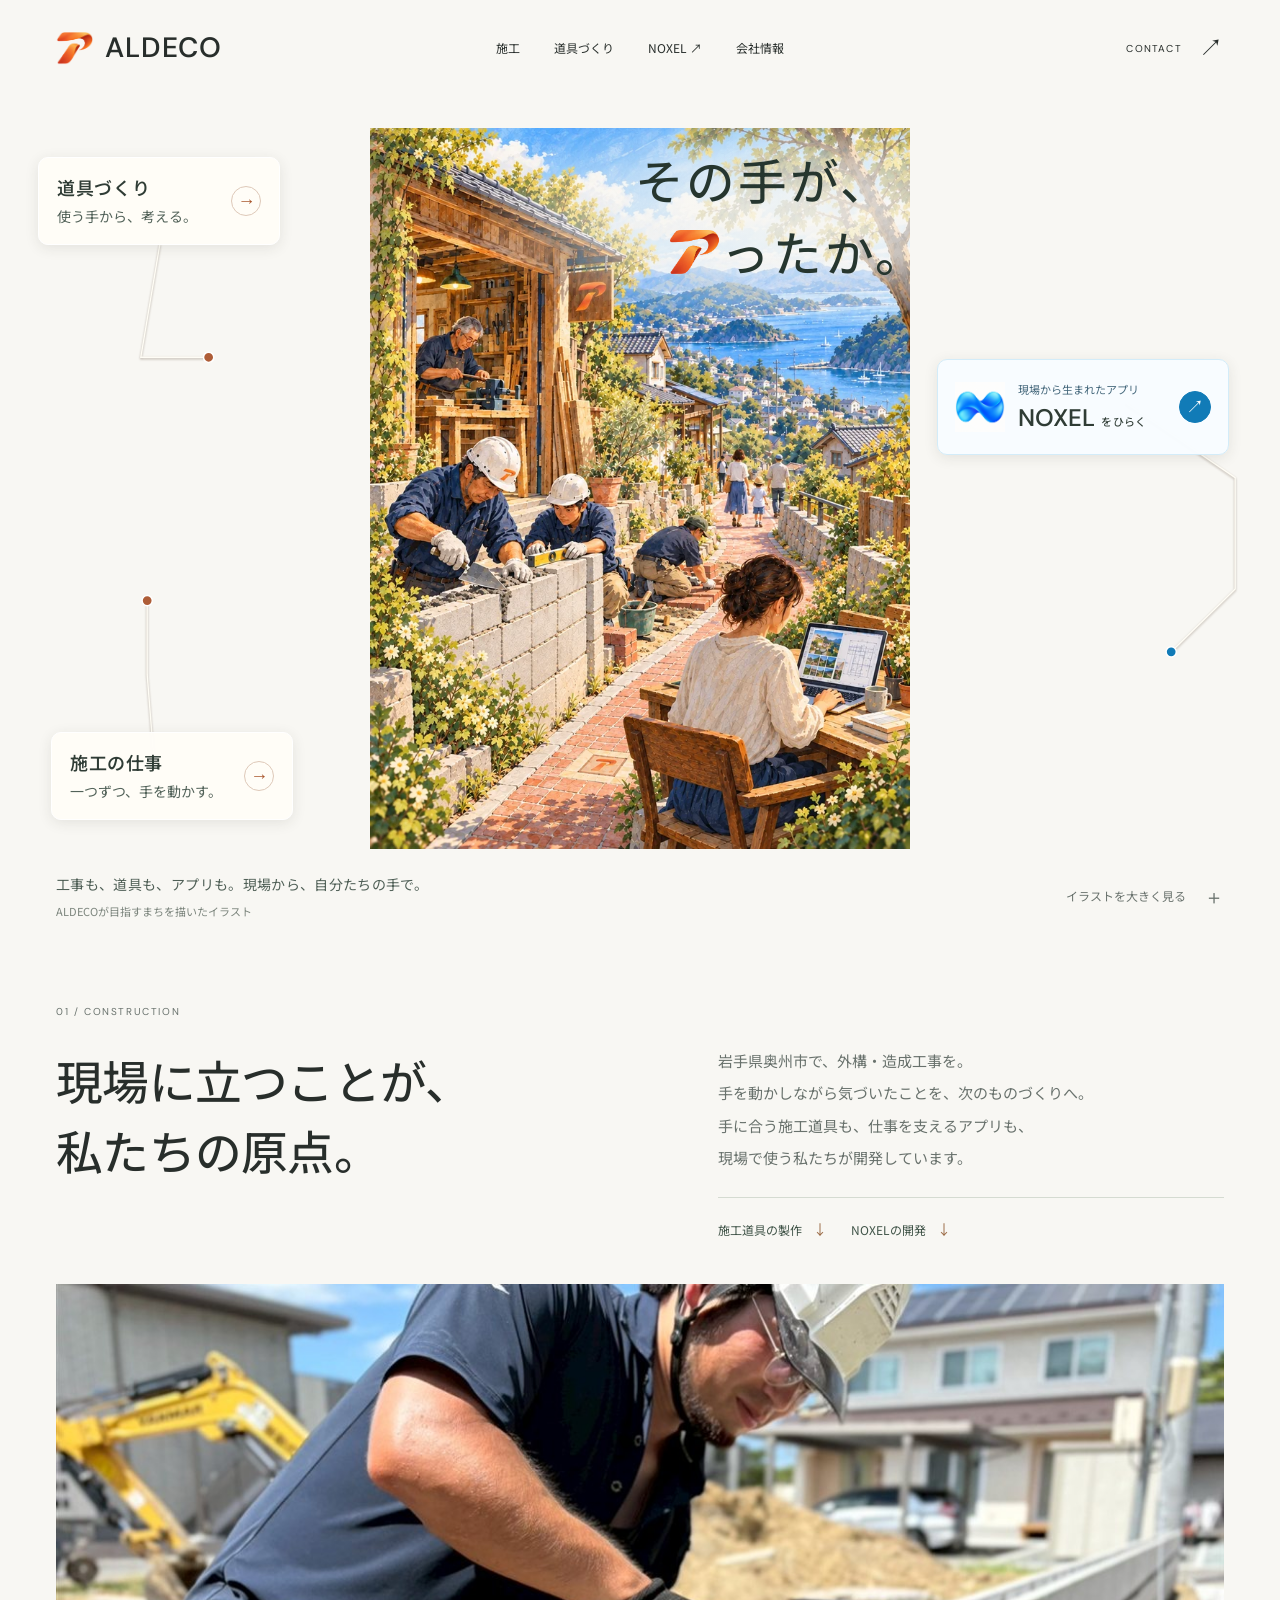
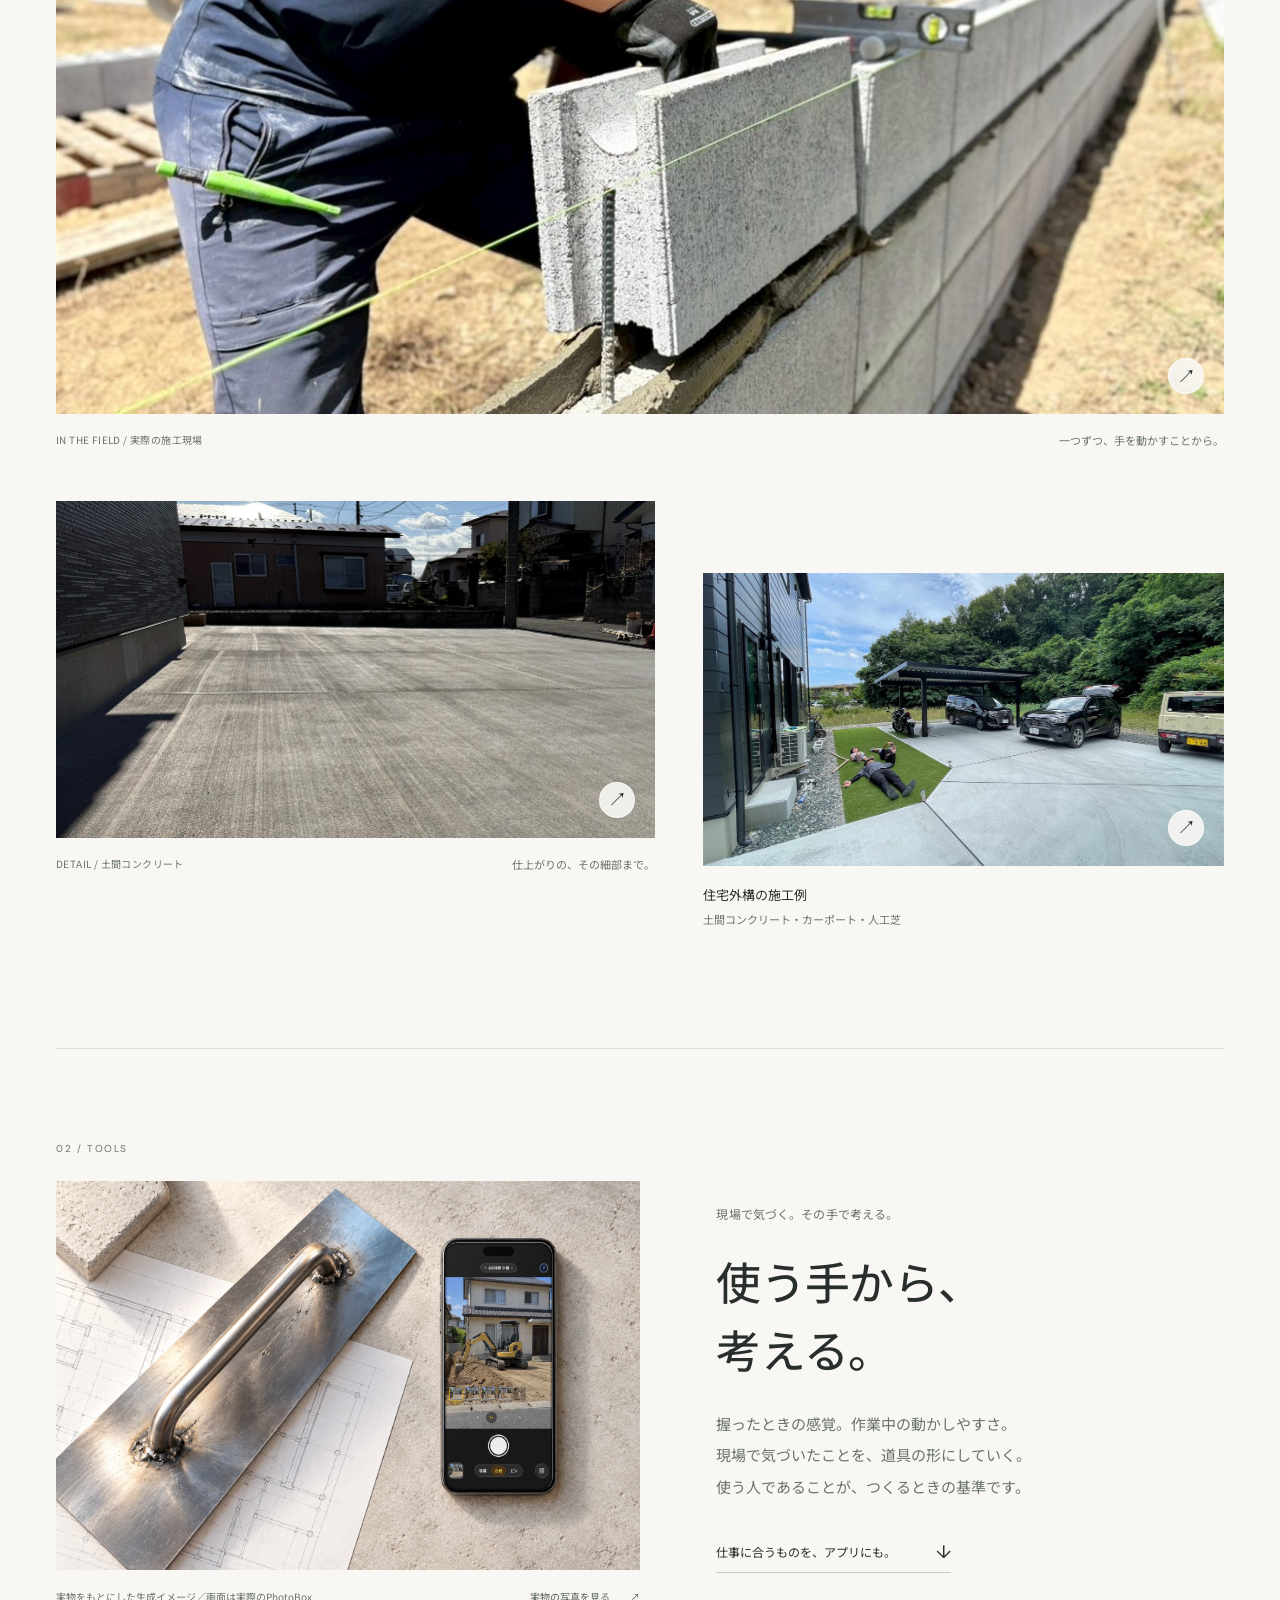
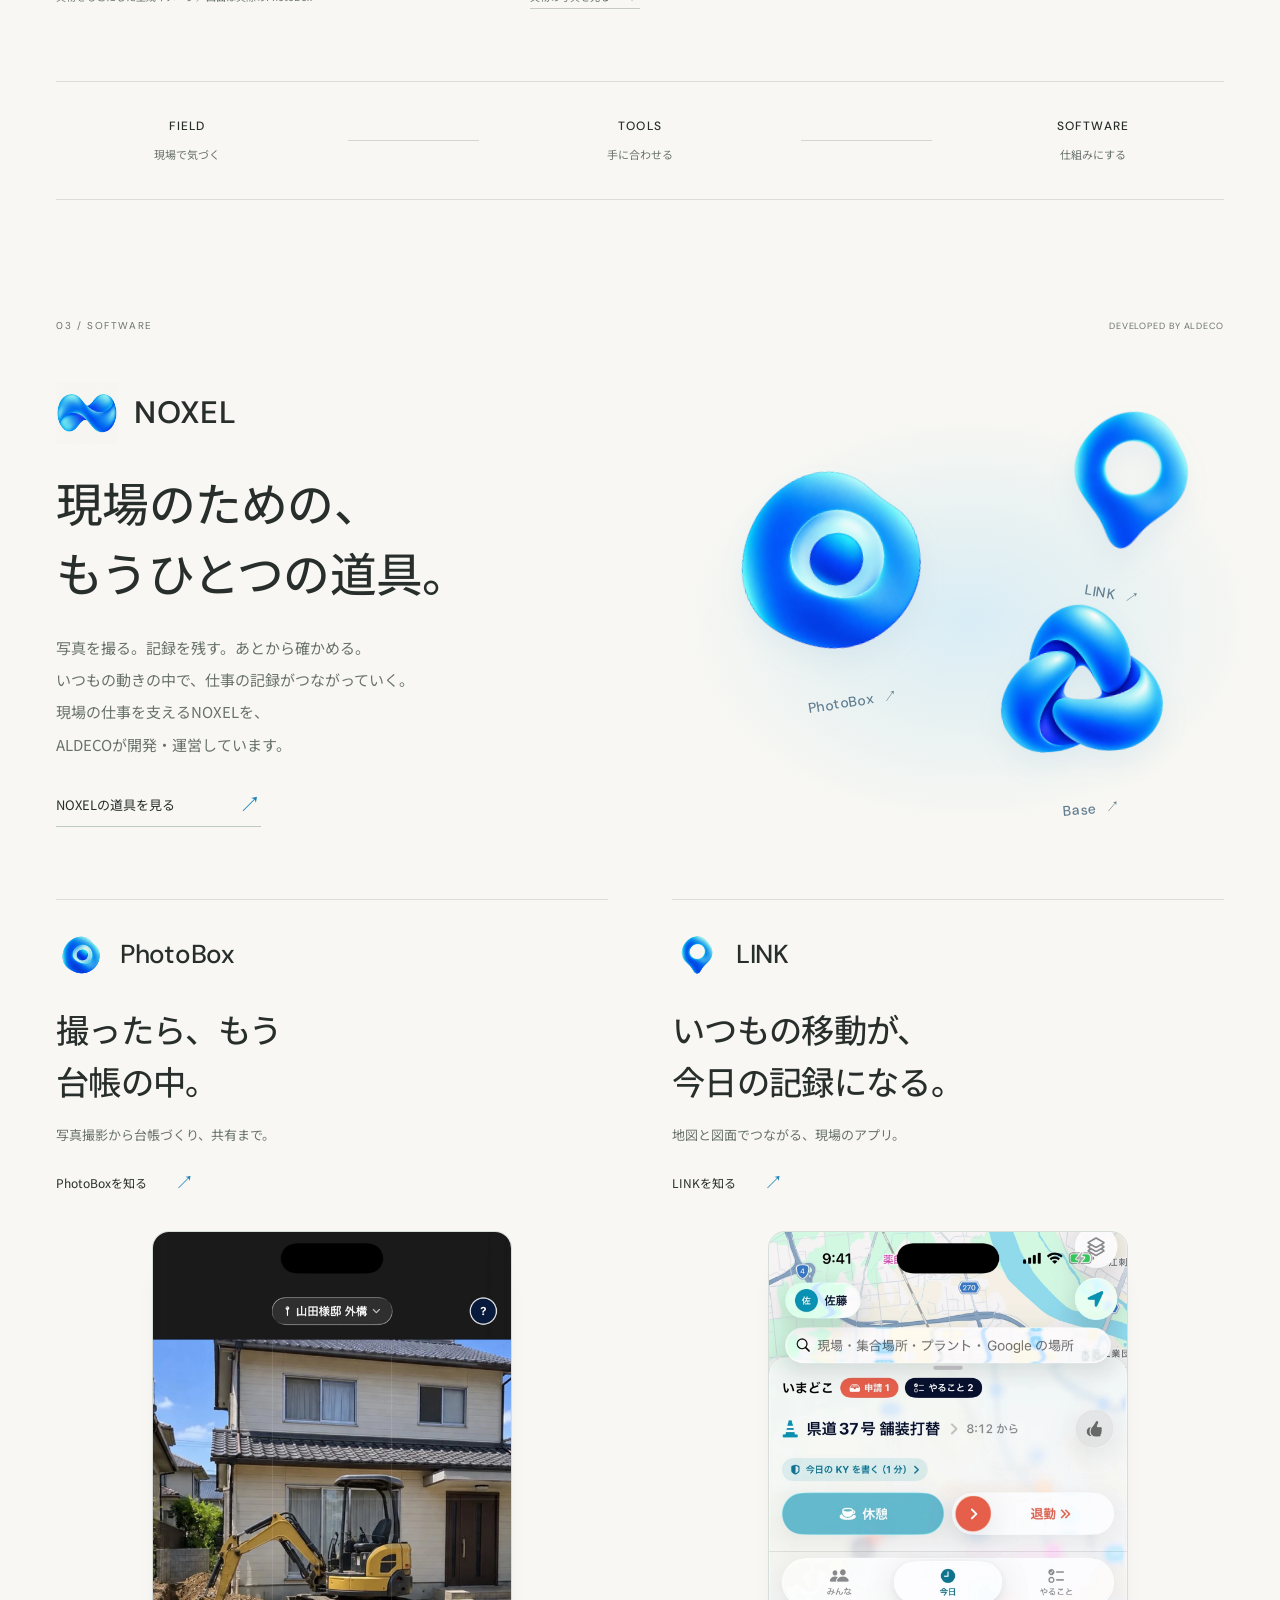
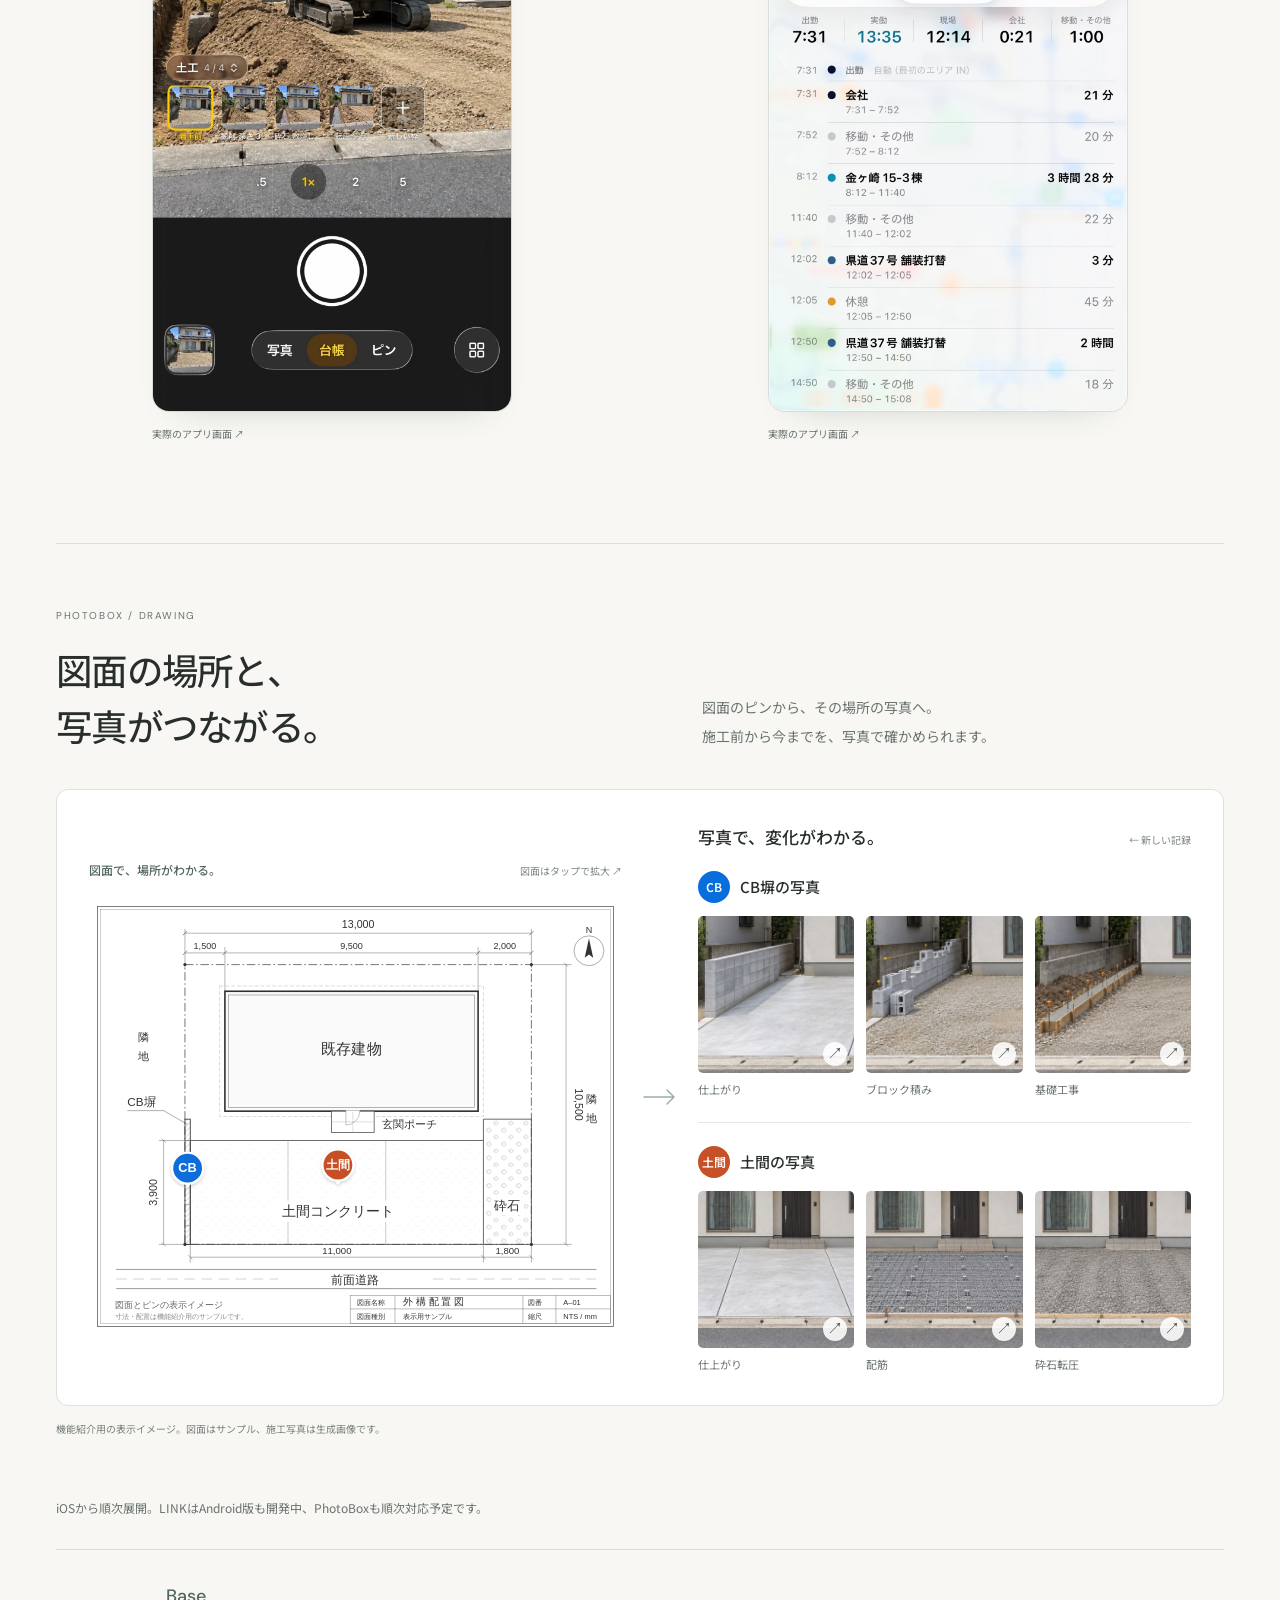
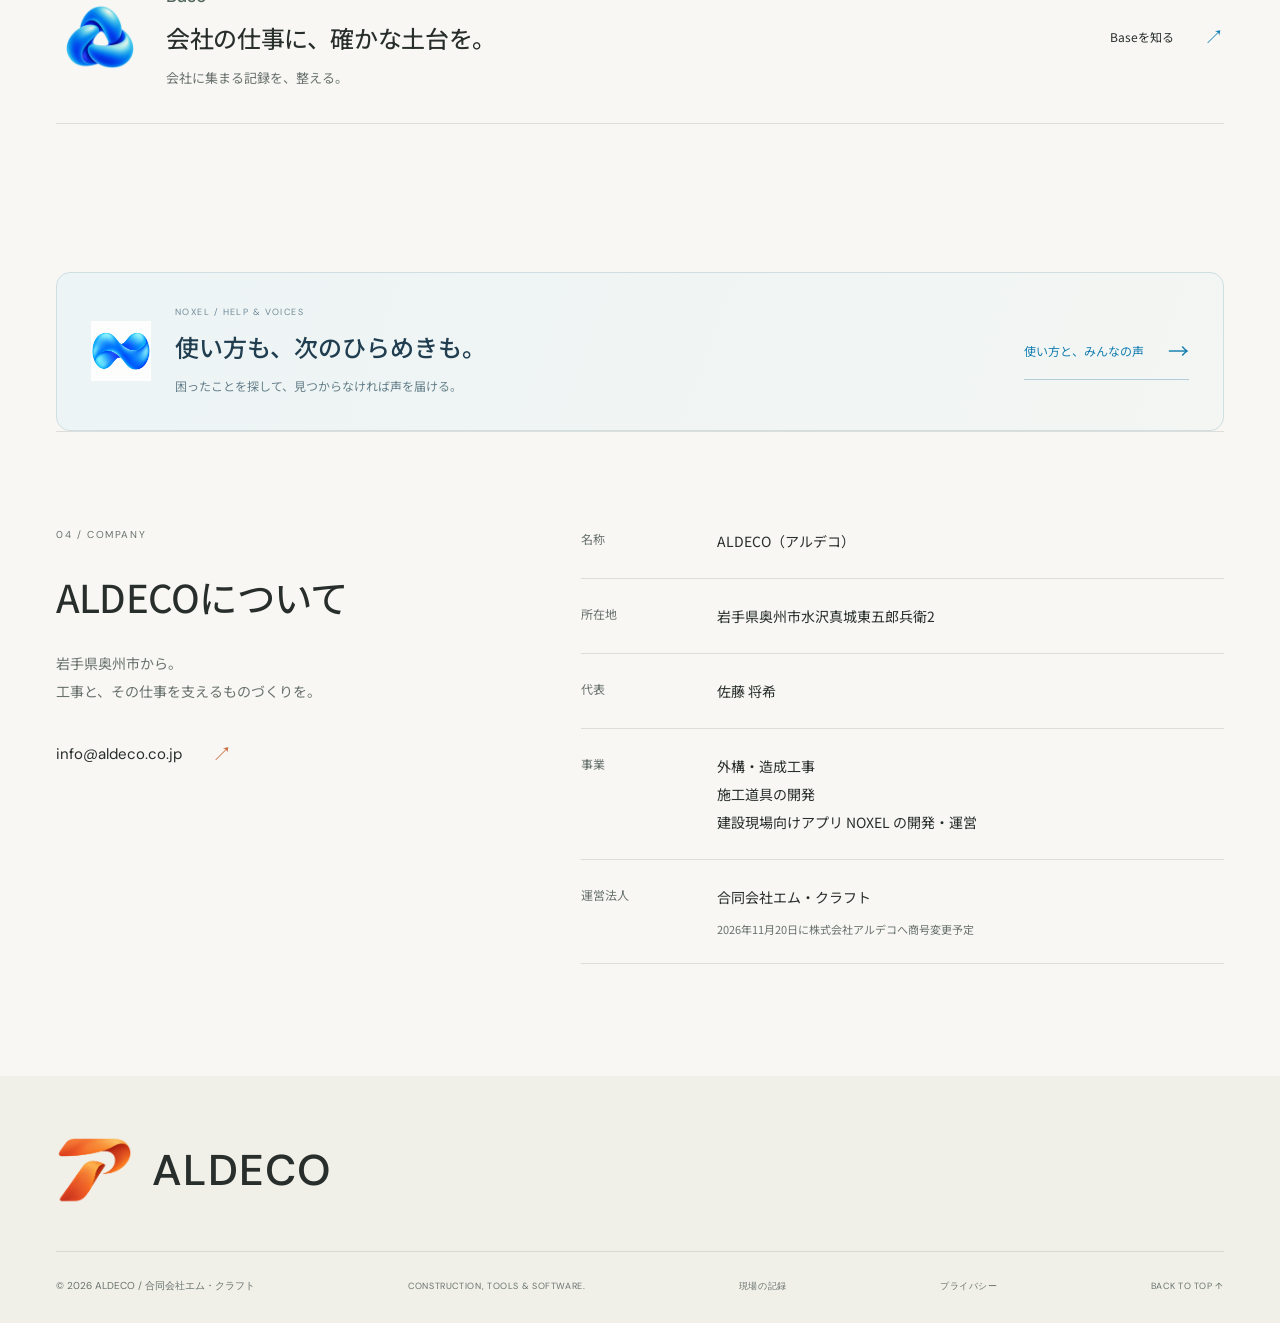
==== commit 3cba7d01: "Create a portrait town illustration for the mobile homepage" ====
--- a/index.html
+++ b/index.html
@@ -44,7 +44,7 @@
 </script>
 <!-- ANALYTICS:END -->
 <link rel="stylesheet" href="/brand-20261101/town-painted.css?v=20261101-1">
-<link rel="stylesheet" href="/brand-20261101/mobile-cover.css?v=20261101-1">
+<link rel="stylesheet" href="/brand-20261101/mobile-cover.css?v=20261102-1">
 </head><body data-town-style="editorial" class="workbench-direction surface-direction field-illustration-direction town-immersive-direction town-painted-direction">
 <a class="skip-link" href="#main">本文へ</a>
 <header class="field-header wrap">
@@ -63,7 +63,10 @@
  </div>
  <div class="surface-stage wrap">
   <div class="surface-art">
-   <img class="surface-image" src="/brand-20261101/assets/hero-town-painted-v2.webp" srcset="/brand-20261101/assets/hero-town-painted-v2-900.webp 900w, /brand-20261101/assets/hero-town-painted-v2.webp 1671w" sizes="(max-width: 760px) 134vw, (max-width: 1920px) 100vw, 1920px" width="1671" height="941" fetchpriority="high" alt="ALDECOが目指すまちのイラスト。ブロックを積む職人、道具をつくる工房、アプリを開発する人が一つの通りにつながる。看板とヘルメット、舗装にはオレンジのアのロゴ。">
+   <picture class="surface-picture">
+    <source media="(max-width: 760px)" type="image/webp" srcset="/brand-20261101/assets/hero-town-mobile-20261102-750.webp 750w, /brand-20261101/assets/hero-town-mobile-20261102.webp 1086w" sizes="100vw" width="1086" height="1448">
+    <img class="surface-image" src="/brand-20261101/assets/hero-town-painted-v2.webp" srcset="/brand-20261101/assets/hero-town-painted-v2-900.webp 900w, /brand-20261101/assets/hero-town-painted-v2.webp 1671w" sizes="(max-width: 1920px) 100vw, 1920px" width="1671" height="941" fetchpriority="high" alt="ALDECOが目指すまちのイラスト。ブロックを積む職人、道具をつくる工房、アプリを開発する人が一つの通りにつながる。看板とヘルメット、舗装にはオレンジのアのロゴ。">
+   </picture>
   </div>
   <nav class="town-portals" aria-label="街から、私たちの仕事へ">
    <svg class="painted-leaders" viewBox="0 0 1000 562.799" preserveAspectRatio="none" aria-hidden="true">
@@ -89,7 +92,7 @@
   </nav>
  </div>
  </div>
- <div class="surface-caption wrap"><div><p><span>工事も、道具も、アプリも。</span><span>現場から、自分たちの手で。</span></p><small>ALDECOが目指すまちを描いたイラスト</small></div><button class="town-detail-link" data-town-art="/brand-20261101/assets/hero-town-painted-v2.webp" data-caption="まちに、「その手があったか」を。— ALDECOが目指すまちを描いたイラスト">イラストを大きく見る <span aria-hidden="true">＋</span></button></div>
+ <div class="surface-caption wrap"><div><p><span>工事も、道具も、アプリも。</span><span>現場から、自分たちの手で。</span></p><small>ALDECOが目指すまちを描いたイラスト</small></div><button class="town-detail-link" data-town-art="/brand-20261101/assets/hero-town-painted-v2.webp" data-town-art-mobile="/brand-20261101/assets/hero-town-mobile-20261102.webp" data-caption="まちに、「その手があったか」を。— ALDECOが目指すまちを描いたイラスト">イラストを大きく見る <span aria-hidden="true">＋</span></button></div>
 </section>
 
 <span id="business"></span><span id="works"></span><section class="construction wrap" id="work" aria-labelledby="work-title">
@@ -148,4 +151,4 @@
 <footer class="footer"><div class="wrap"><div class="footer-signature"><img src="/brand-20261101/assets/aldeco-refine-a.png" width="180" height="162" alt="アルデコの「ア」のシンボル"><span>ALDECO</span></div><div class="footer-bottom"><small>© 2026 ALDECO / 合同会社エム・クラフト</small><span>CONSTRUCTION, TOOLS & SOFTWARE.</span><a href="/blog/">現場の記録</a><a href="/privacy/">プライバシー</a><a href="#top">BACK TO TOP ↑</a></div></div></footer>
 <dialog id="photo-dialog" aria-labelledby="dialog-caption"><button class="dialog-close" aria-label="写真を閉じる">閉じる ×</button><img alt=""><p id="dialog-caption"></p></dialog>
 
-<script src="/brand-20261101/app.js?v=20261101-2"></script><script src="/brand-20261101/town-viewer.js?v=20261101-2"></script></body></html>
+<script src="/brand-20261101/app.js?v=20261101-2"></script><script src="/brand-20261101/town-viewer.js?v=20261102-1"></script></body></html>
--- a/brand-20261101/mobile-cover.css
+++ b/brand-20261101/mobile-cover.css
@@ -1,6 +1,7 @@
 /* The narrow-screen cover gives the work itself more space. */
 .mobile-menu-toggle,
 .field-header nav .mobile-nav-contact { display:none; }
+.surface-picture { display:block; width:100%; height:100%; }
 
 @media (max-width:760px) {
  body.town-painted-direction { --mobile-space:24px; }
@@ -26,6 +27,12 @@
  .mobile-menu-toggle[aria-expanded="true"] .mobile-menu-icon::before { top:5.5px; transform:rotate(45deg); }
  .mobile-menu-toggle[aria-expanded="true"] .mobile-menu-icon::after { bottom:5.5px; left:0; width:20px; transform:rotate(-45deg); }
  body.town-painted-direction .field-header nav .mobile-nav-contact { display:flex; }
+ body.town-painted-direction:not(.mobile-nav-ready) .field-header nav {
+  display:grid; grid-template-columns:1fr 1fr; gap:0 20px;
+ }
+ body.town-painted-direction:not(.mobile-nav-ready) .field-header nav .mobile-nav-contact {
+  grid-column:1/-1;
+ }
  body.mobile-nav-ready .field-header nav { display:none; }
  body.mobile-nav-ready.mobile-menu-open .field-header nav {
   display:grid; grid-template-columns:1fr 1fr; position:absolute; top:100%; left:-24px;
@@ -48,10 +55,10 @@
  }
  body.town-painted-direction .surface-answer { margin-left:.65em; }
  body.town-painted-direction .surface-art {
-  order:1; width:100%; height:auto; aspect-ratio:4/3; overflow:hidden;
+  order:1; width:100%; height:auto; aspect-ratio:3/4; overflow:hidden;
  }
  body.town-painted-direction .surface-image {
-  width:100%; height:100%; object-fit:cover; object-position:32% center;
+  width:100%; height:100%; object-fit:contain; object-position:center;
  }
  body.town-painted-direction .surface-caption p {
   order:2; width:calc(100% - 64px); margin:25px auto 27px;
@@ -95,9 +102,6 @@
  body.town-painted-direction .town-detail-link { min-height:44px; font-size:11px; }
 }
 
-@media (min-width:480px) and (max-width:760px) {
- body.town-painted-direction .surface-art { aspect-ratio:3/2; }
-}
 @media (max-width:360px) {
  body.town-painted-direction .surface-heading { width:calc(100% - 48px); }
  body.town-painted-direction .surface-caption p { width:calc(100% - 48px); }
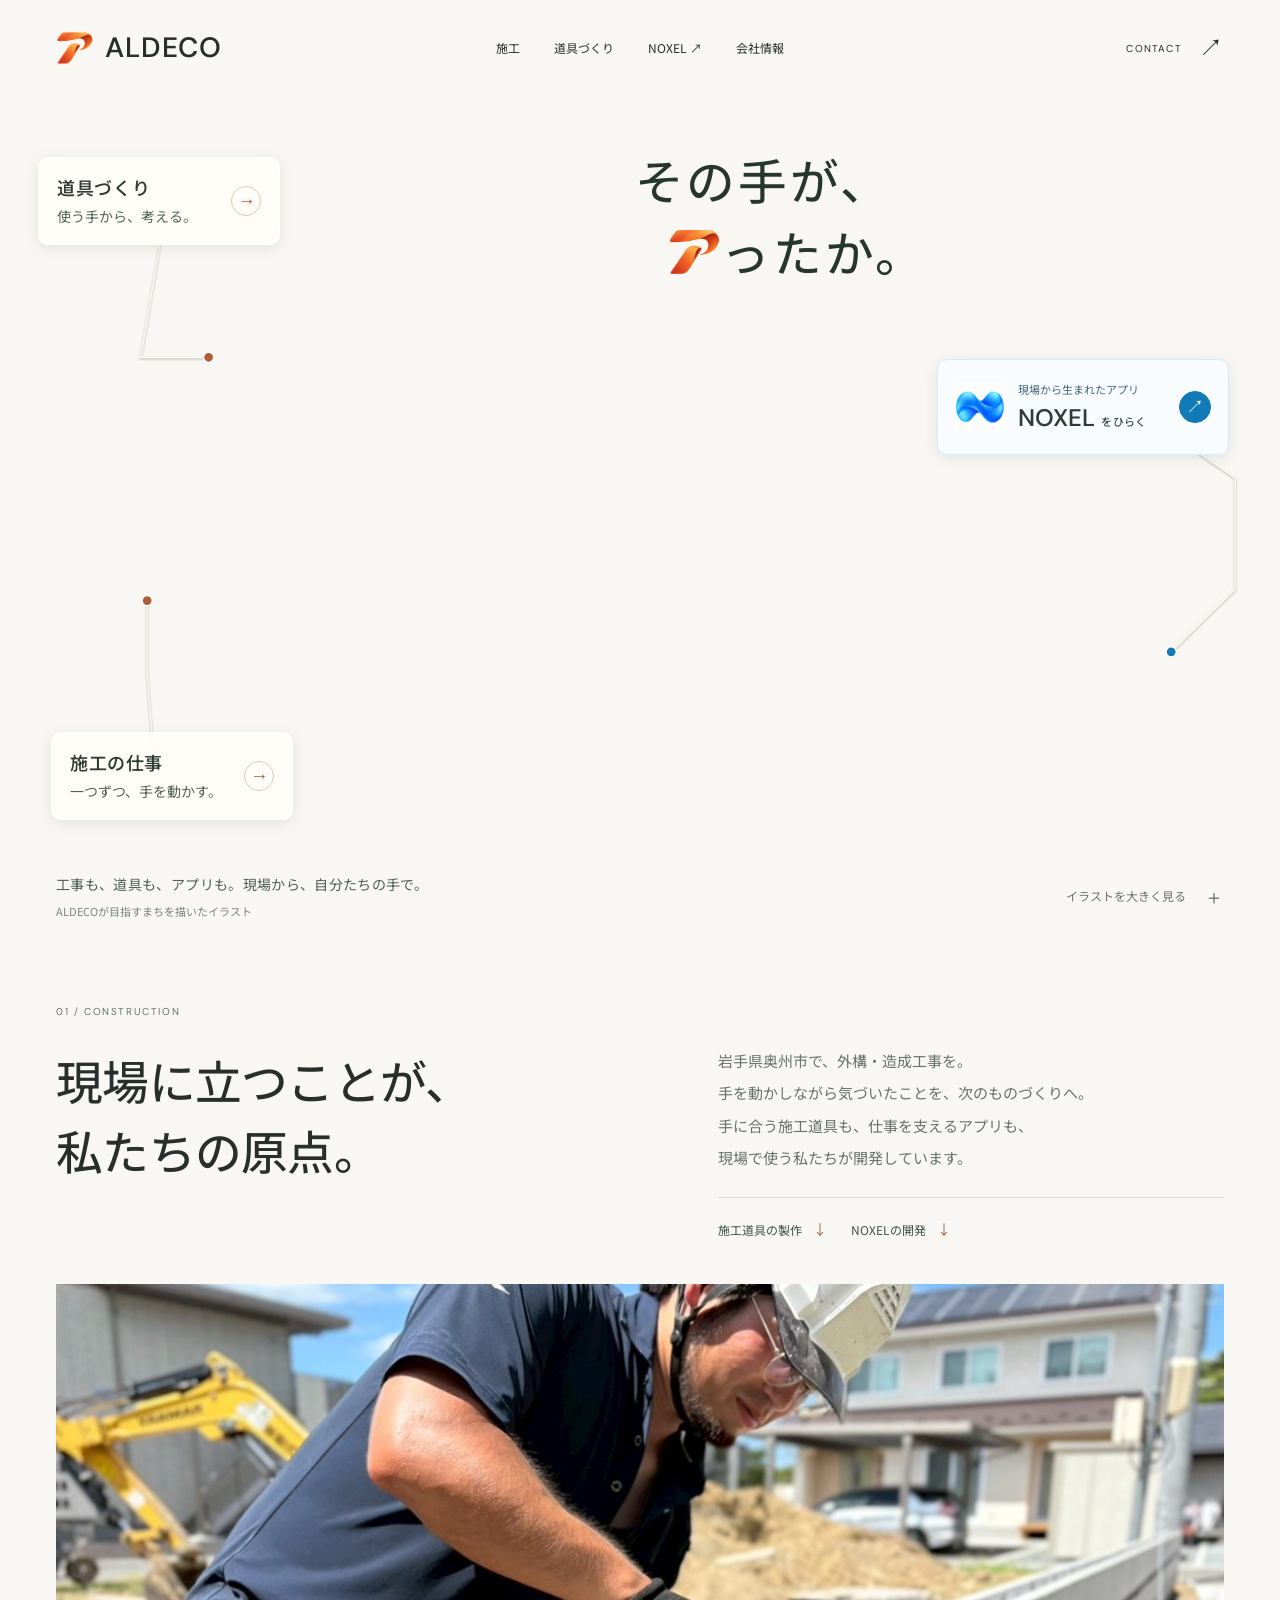
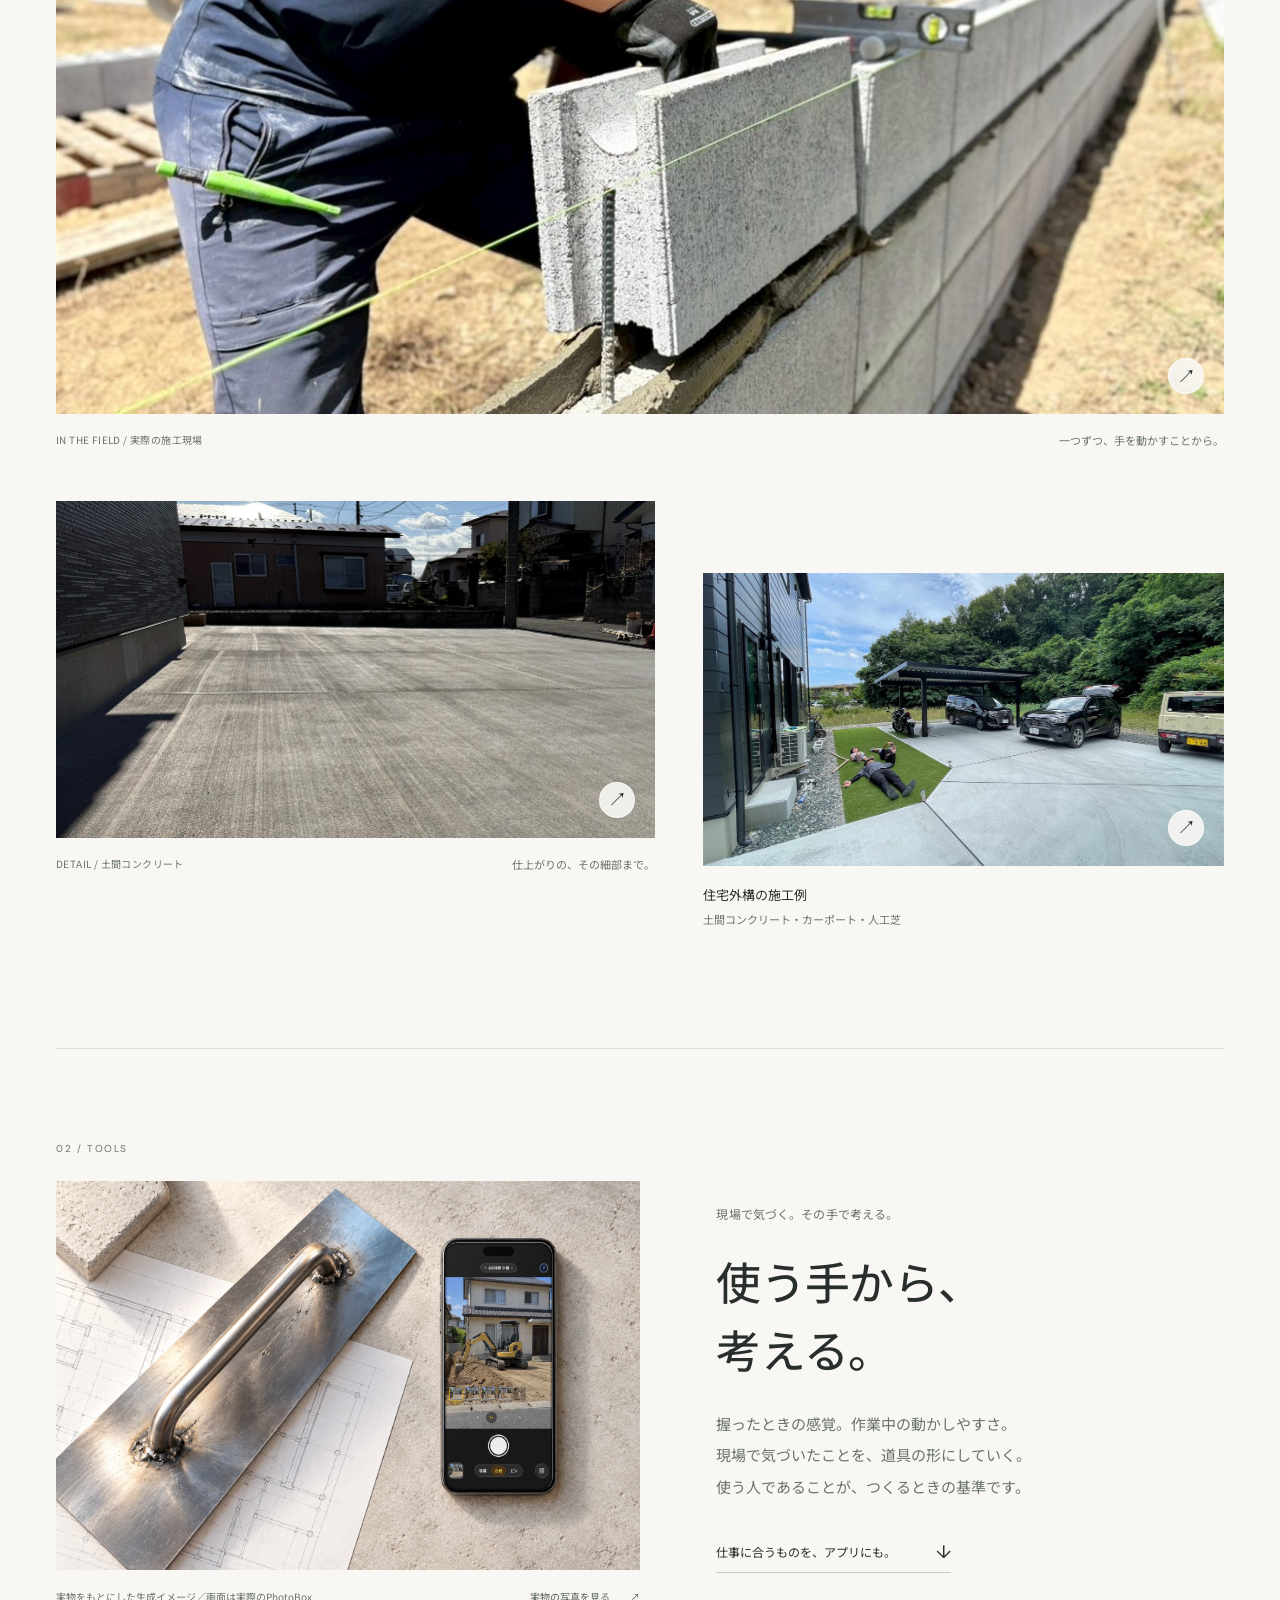
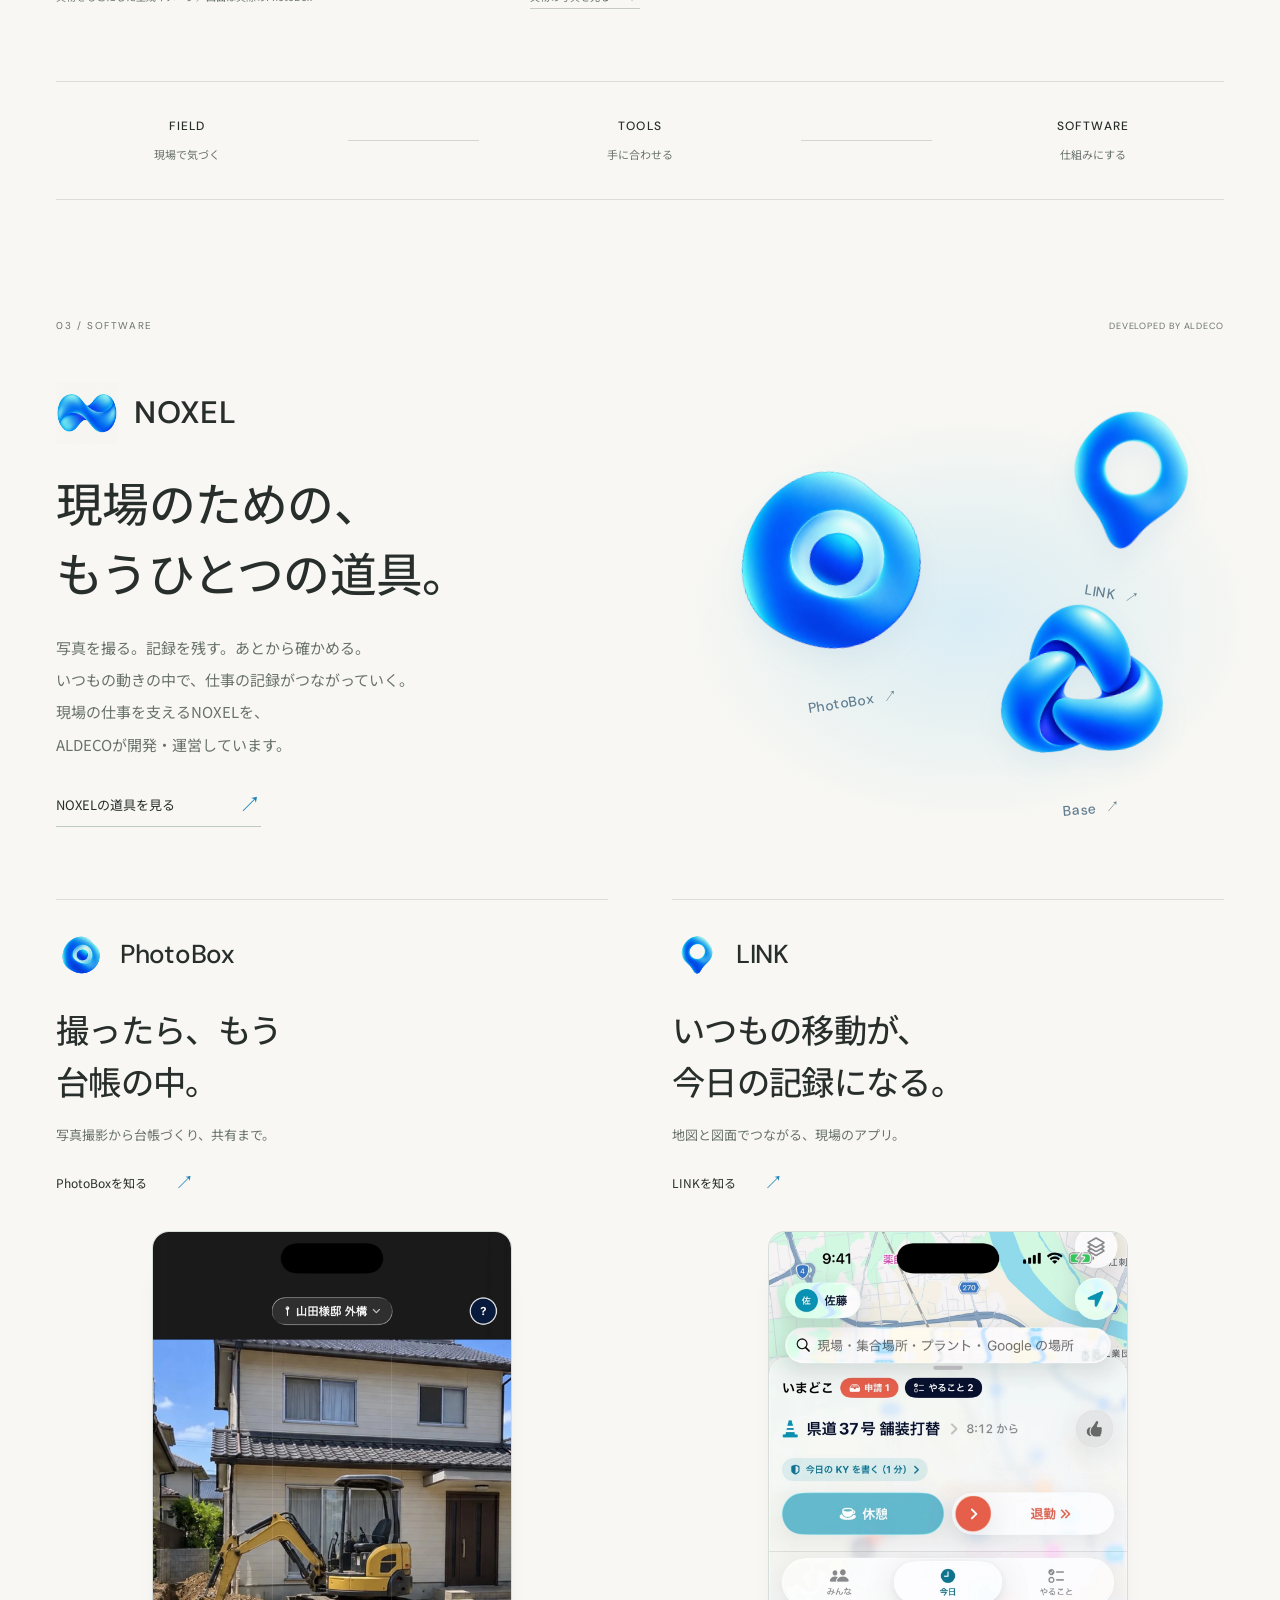
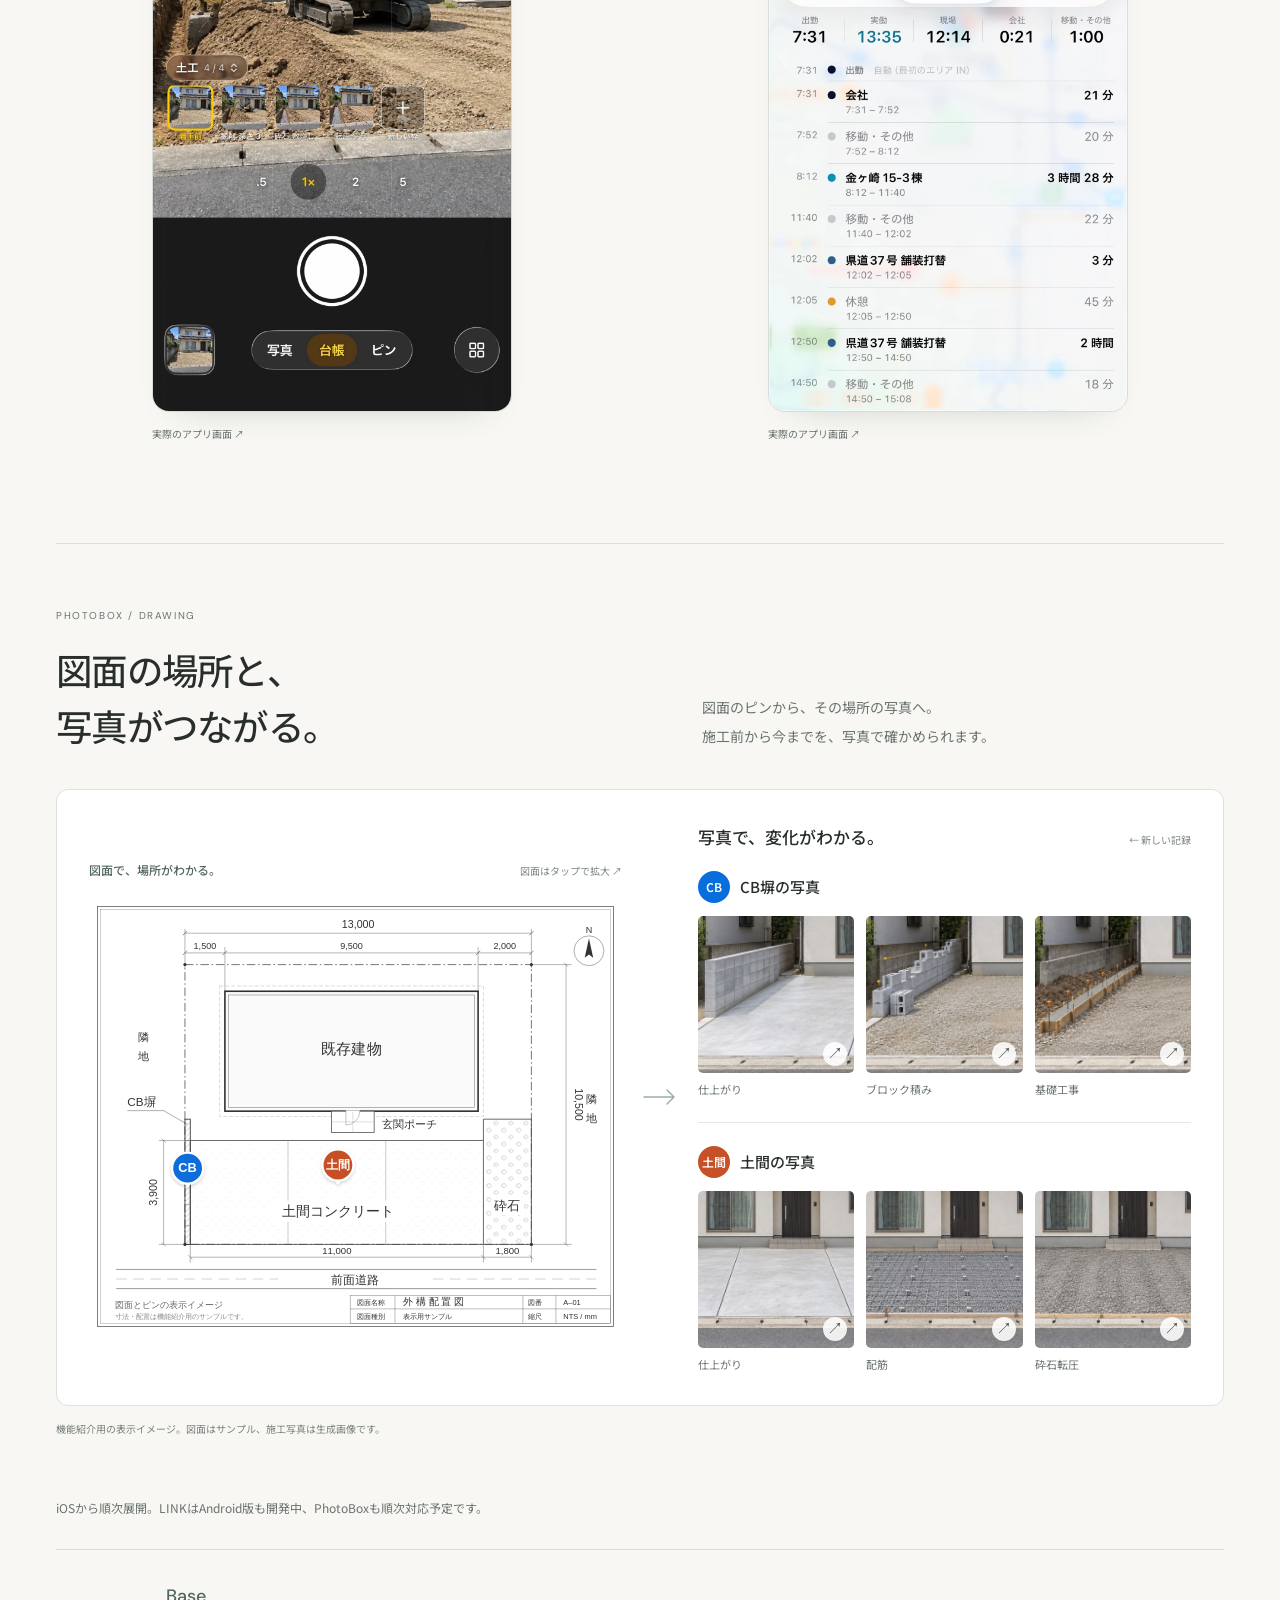
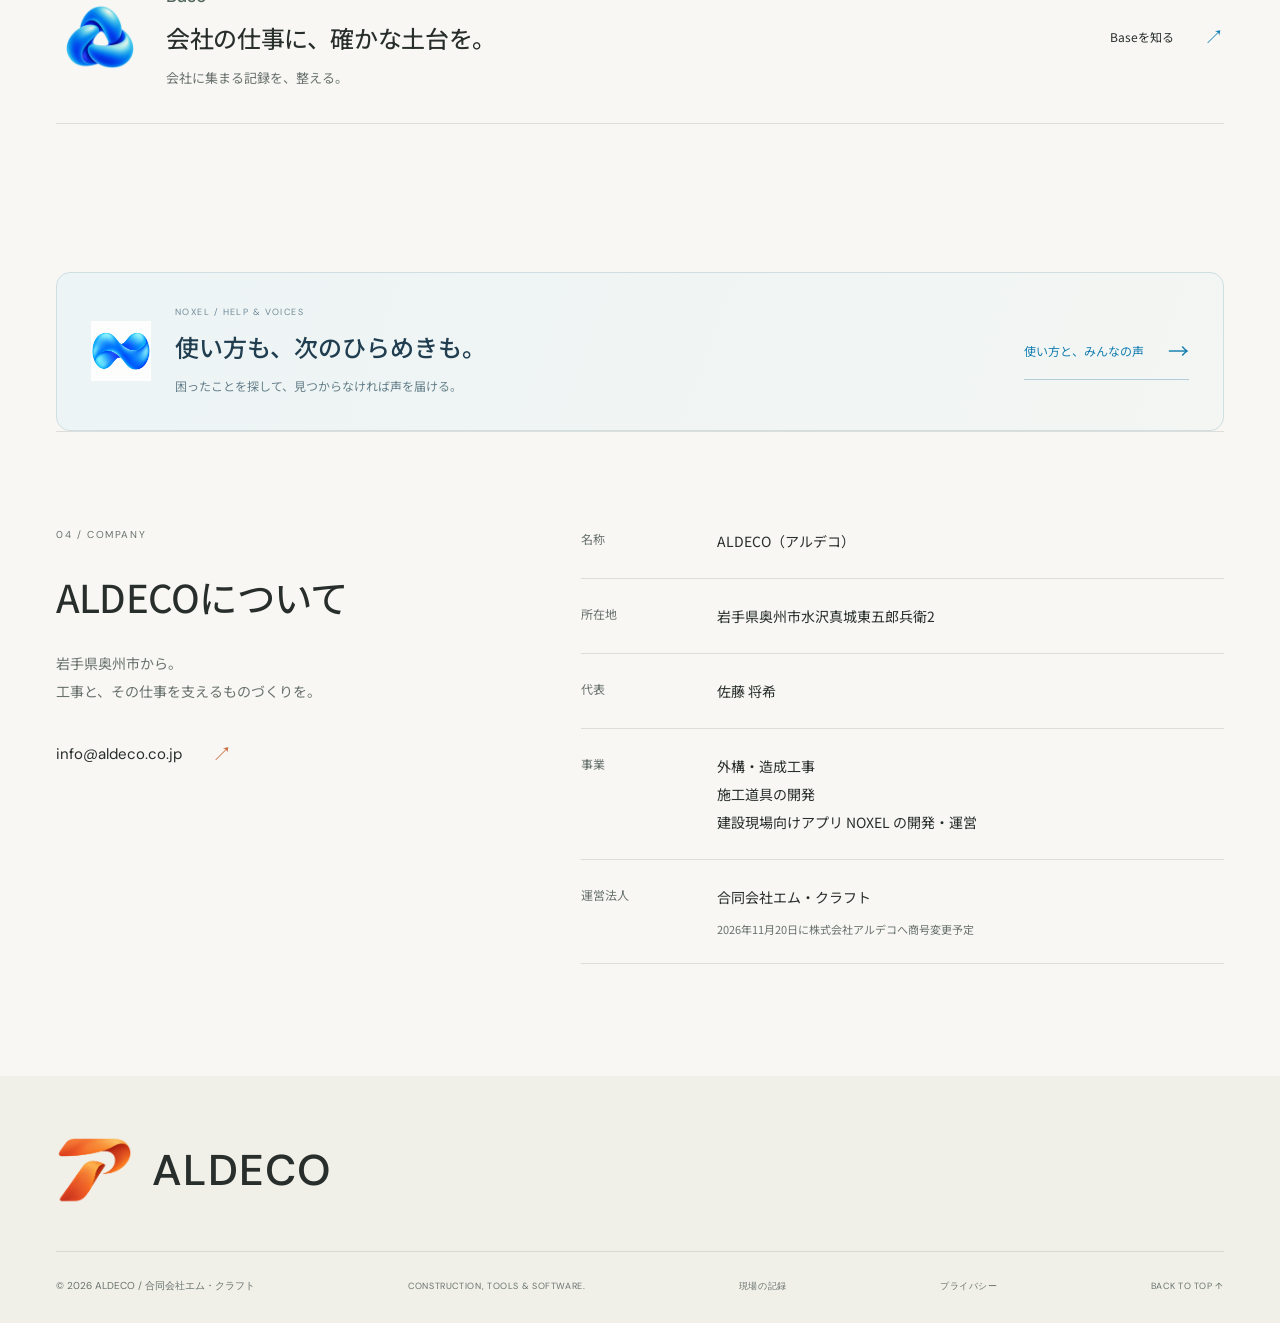
==== commit 1e0e6386: "Place mobile navigation cards inside the portrait scene" ====
--- a/index.html
+++ b/index.html
@@ -44,7 +44,7 @@
 </script>
 <!-- ANALYTICS:END -->
 <link rel="stylesheet" href="/brand-20261101/town-painted.css?v=20261101-1">
-<link rel="stylesheet" href="/brand-20261101/mobile-cover.css?v=20261102-1">
+<link rel="stylesheet" href="/brand-20261101/mobile-cover.css?v=20261102-2">
 </head><body data-town-style="editorial" class="workbench-direction surface-direction field-illustration-direction town-immersive-direction town-painted-direction">
 <a class="skip-link" href="#main">本文へ</a>
 <header class="field-header wrap">
@@ -69,6 +69,13 @@
    </picture>
   </div>
   <nav class="town-portals" aria-label="街から、私たちの仕事へ">
+   <svg class="mobile-painted-leaders" viewBox="0 0 1000 1333.333" preserveAspectRatio="none" aria-hidden="true">
+    <path d="M960 370 L440 370 L300 460 L220 460"/>
+    <path d="M220 960 L240 813"/>
+    <path d="M790 1230 L860 1040"/>
+    <circle cx="220" cy="460" r="6"/><circle cx="240" cy="813" r="6"/>
+    <circle class="mobile-noxel-pin" cx="860" cy="1040" r="6"/>
+   </svg>
    <svg class="painted-leaders" viewBox="0 0 1000 562.799" preserveAspectRatio="none" aria-hidden="true">
     <path d="M125 90 L110 179 L163 179"/>
     <path d="M120 490 L115 427 L115 369"/>
@@ -84,7 +91,7 @@
     <span class="town-portal__copy"><strong>道具づくり</strong><small><span>使う手から、</span><span>考える。</span></small></span>
     <span class="town-portal__arrow" aria-hidden="true">→</span>
    </a>
-   <a class="town-portal town-portal--noxel" href="https://noxel.pro/">
+   <a class="town-portal town-portal--noxel" href="https://noxel.pro/" aria-label="NOXELをひらく">
     <img src="/brand-20261101/assets/noxel-soft-satin.webp" width="64" height="64" alt="">
     <span class="town-portal__copy"><small>現場から生まれたアプリ</small><strong>NOXEL<span>をひらく</span></strong></span>
     <span class="town-portal__arrow" aria-hidden="true">↗</span>
--- a/brand-20261101/mobile-cover.css
+++ b/brand-20261101/mobile-cover.css
@@ -2,6 +2,7 @@
 .mobile-menu-toggle,
 .field-header nav .mobile-nav-contact { display:none; }
 .surface-picture { display:block; width:100%; height:100%; }
+.mobile-painted-leaders { display:none; }
 
 @media (max-width:760px) {
  body.town-painted-direction { --mobile-space:24px; }
@@ -54,6 +55,10 @@
   font-size:clamp(34px,9.6vw,46px); font-weight:440; line-height:1.5; letter-spacing:.04em;
  }
  body.town-painted-direction .surface-answer { margin-left:.65em; }
+ body.town-painted-direction .surface-stage {
+  display:block; position:relative; order:1; width:100%; height:auto;
+  aspect-ratio:3/4; margin:0; overflow:hidden;
+ }
  body.town-painted-direction .surface-art {
   order:1; width:100%; height:auto; aspect-ratio:3/4; overflow:hidden;
  }
@@ -65,37 +70,56 @@
   font-size:13px; line-height:2; letter-spacing:.045em; color:#526157;
  }
  body.town-painted-direction .town-portals {
-  order:3; width:calc(100% - 48px); border:0; gap:0 24px;
+  position:absolute; inset:0; display:block; width:100%; height:100%;
+  margin:0; padding:0; border:0; background:transparent; pointer-events:none;
  }
- body.town-painted-direction .town-portal--work,
- body.town-painted-direction .town-portal--tools {
-  min-height:94px; padding:16px 0 20px; border-top:1px solid #cbd1c7;
-  align-items:flex-start; gap:0;
+ body.town-painted-direction .mobile-painted-leaders {
+  display:block; position:absolute; inset:0; width:100%; height:100%; pointer-events:none;
  }
+ .mobile-painted-leaders path {
+  fill:none; stroke:#fffdf5; stroke-width:1.2; vector-effect:non-scaling-stroke;
+  filter:drop-shadow(0 1px 1px #49331e90);
+ }
+ .mobile-painted-leaders circle {
+  fill:#a9572e; stroke:#fffdf5; stroke-width:1.5; vector-effect:non-scaling-stroke;
+ }
+ .mobile-painted-leaders .mobile-noxel-pin { fill:#117bb7; }
+ body.town-painted-direction .town-portal {
+  position:absolute; inset:auto; grid-area:auto; margin:0;
+  width:clamp(128px,36%,180px); min-height:46px; height:auto;
+  padding:10px 12px; gap:10px; align-items:center;
+  border:1px solid #fffdf5; border-radius:6px; background:#fffdf8f7;
+  box-shadow:0 2px 10px #29352a22; pointer-events:auto;
+ }
+ body.town-painted-direction .town-portal--tools { right:4%; top:25%; }
+ body.town-painted-direction .town-portal--work { left:4%; top:70%; }
  body.town-painted-direction .town-portal--tools::before { display:none; }
  body.town-painted-direction .town-portal--work strong,
  body.town-painted-direction .town-portal--tools strong {
-  font-size:16px; font-weight:450; letter-spacing:.04em; padding:0;
+  font-size:14px; font-weight:500; letter-spacing:.025em; padding:0;
  }
  body.town-painted-direction .town-portal--work strong::after,
  body.town-painted-direction .town-portal--tools strong::after { content:none; }
  body.town-painted-direction .town-portal--work small,
- body.town-painted-direction .town-portal--tools small { font-size:12px; line-height:1.85; }
+ body.town-painted-direction .town-portal--tools small,
+ body.town-painted-direction .town-portal--noxel small,
+ body.town-painted-direction .town-portal--noxel strong span { display:none; }
  body.town-painted-direction .town-portal--work .town-portal__arrow,
  body.town-painted-direction .town-portal--tools .town-portal__arrow {
   display:grid; position:static; margin-left:auto; width:18px; height:24px;
-  border:0; border-radius:0; background:transparent; font-size:20px; color:#657467;
+  border:0; border-radius:0; background:transparent; font-size:20px; color:#a9572e;
  }
  body.town-painted-direction .town-portal--noxel {
-  width:calc(100% + 48px); margin:6px -24px 0; padding:23px 28px;
-  min-height:106px; border:0; background:#eaf0ee; gap:16px;
+  right:4%; bottom:5%; width:clamp(148px,42%,196px); padding:10px 12px;
+  gap:9px; background:#f8fcfff7; border-color:#e1f0f7;
  }
- body.town-painted-direction .town-portal--noxel > img { width:45px; height:45px; }
- body.town-painted-direction .town-portal--noxel small { font-size:12px; letter-spacing:.025em; }
- body.town-painted-direction .town-portal--noxel strong { font-size:25px; }
+ body.town-painted-direction .town-portal--noxel > img { width:26px; height:26px; }
+ body.town-painted-direction .town-portal--noxel strong { font-size:19px; }
  body.town-painted-direction .town-portal--noxel .town-portal__arrow {
-  border:0; background:transparent; color:#32657a; font-size:28px;
+  width:18px; height:24px; border:0; border-radius:0;
+  background:transparent; color:#117bb7; font-size:22px;
  }
+ body.town-painted-direction .town-portal:active { background:#fff; }
  body.town-painted-direction .surface-caption small {
   margin:22px auto 0; width:calc(100% - 48px); font-size:10px; letter-spacing:.02em;
  }
@@ -105,8 +129,4 @@
 @media (max-width:360px) {
  body.town-painted-direction .surface-heading { width:calc(100% - 48px); }
  body.town-painted-direction .surface-caption p { width:calc(100% - 48px); }
- body.town-painted-direction .town-portals { gap:0 18px; }
- body.town-painted-direction .town-portal--work strong,
- body.town-painted-direction .town-portal--tools strong { font-size:14px; }
- body.town-painted-direction .town-portal--noxel { padding-inline:24px; }
 }
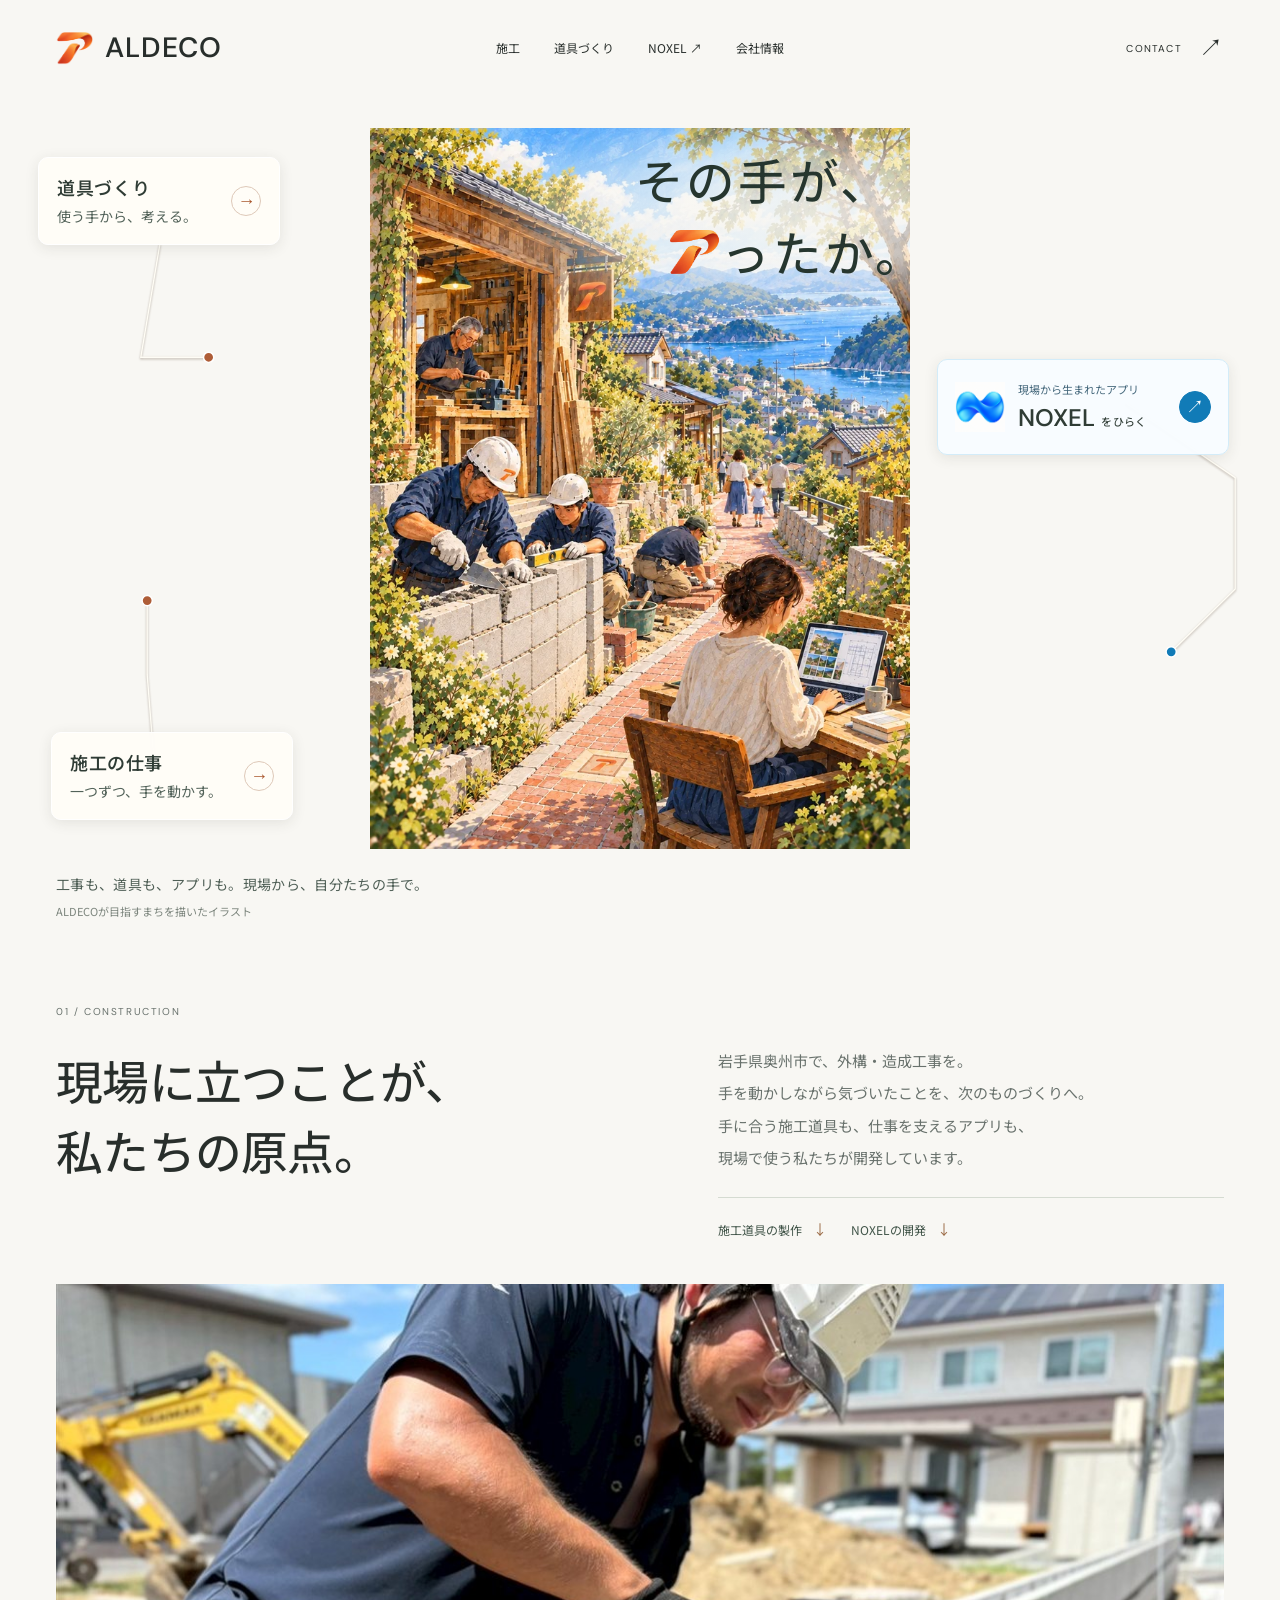
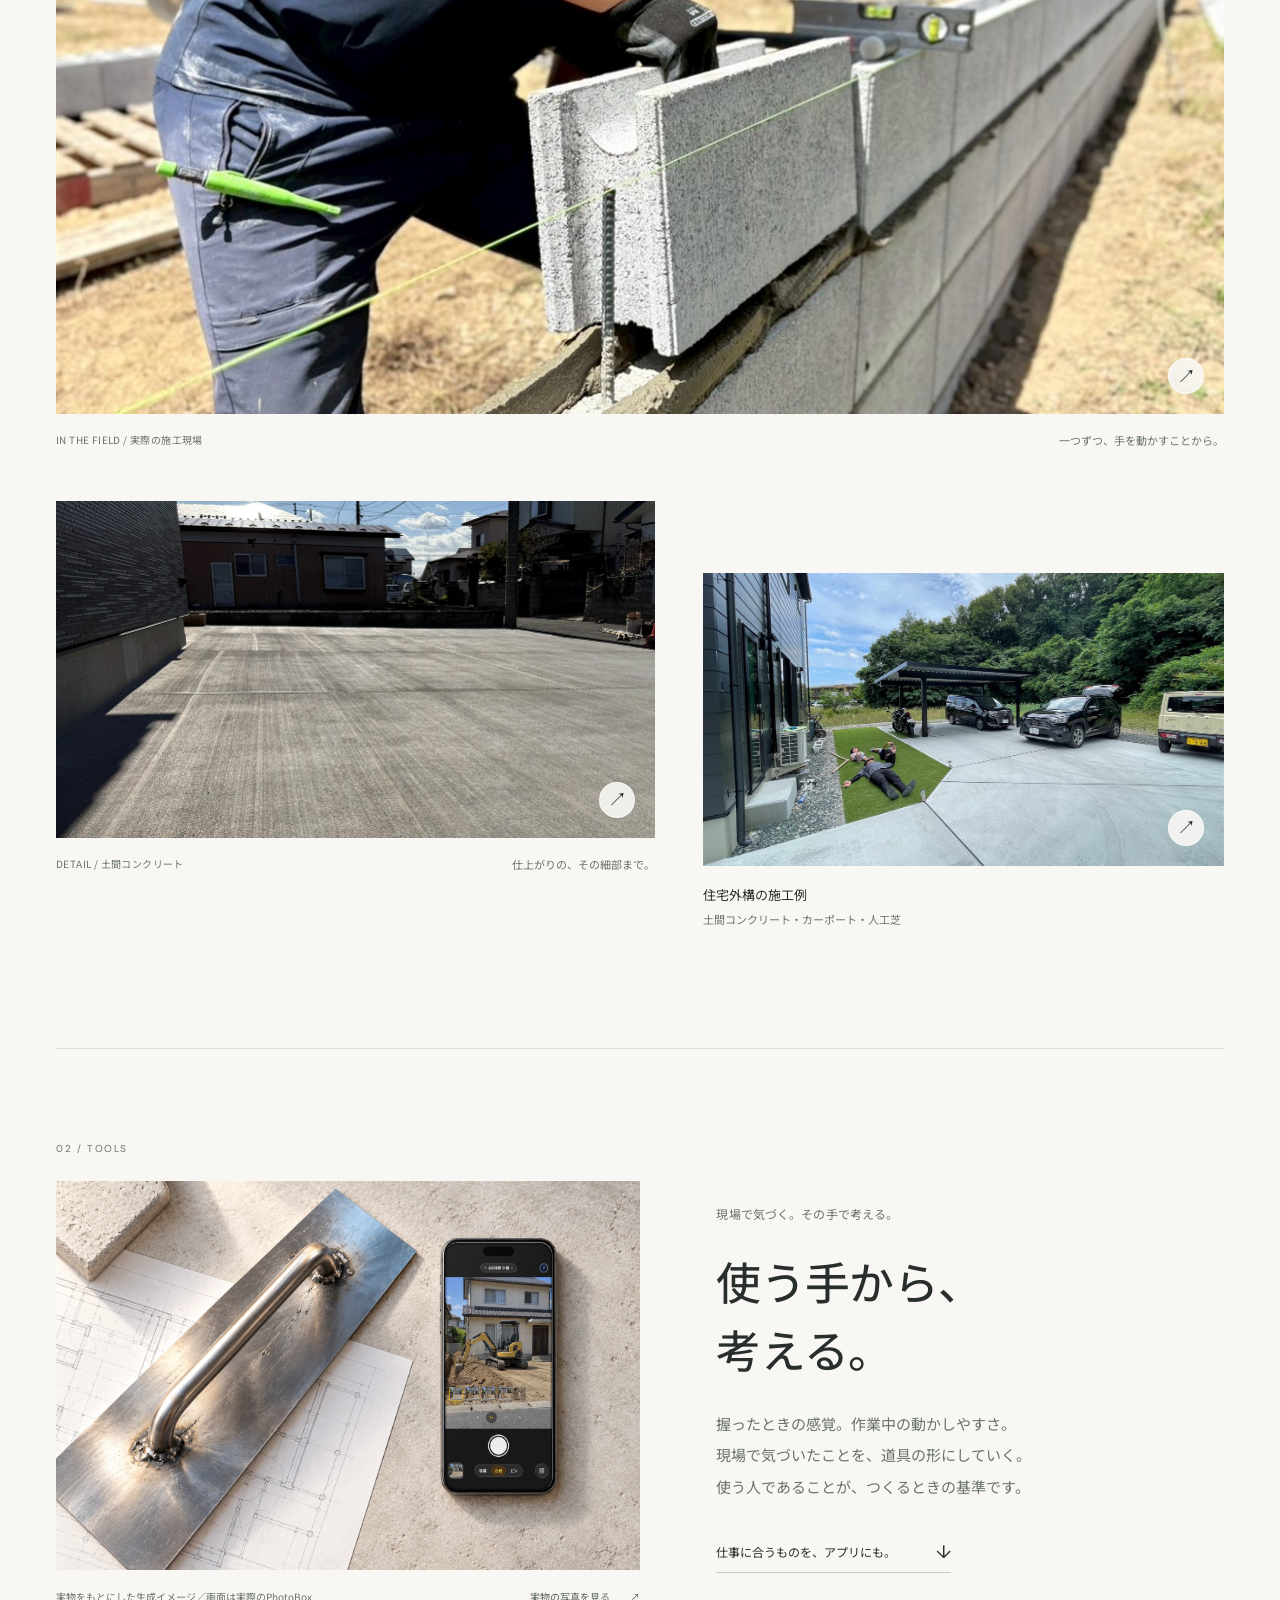
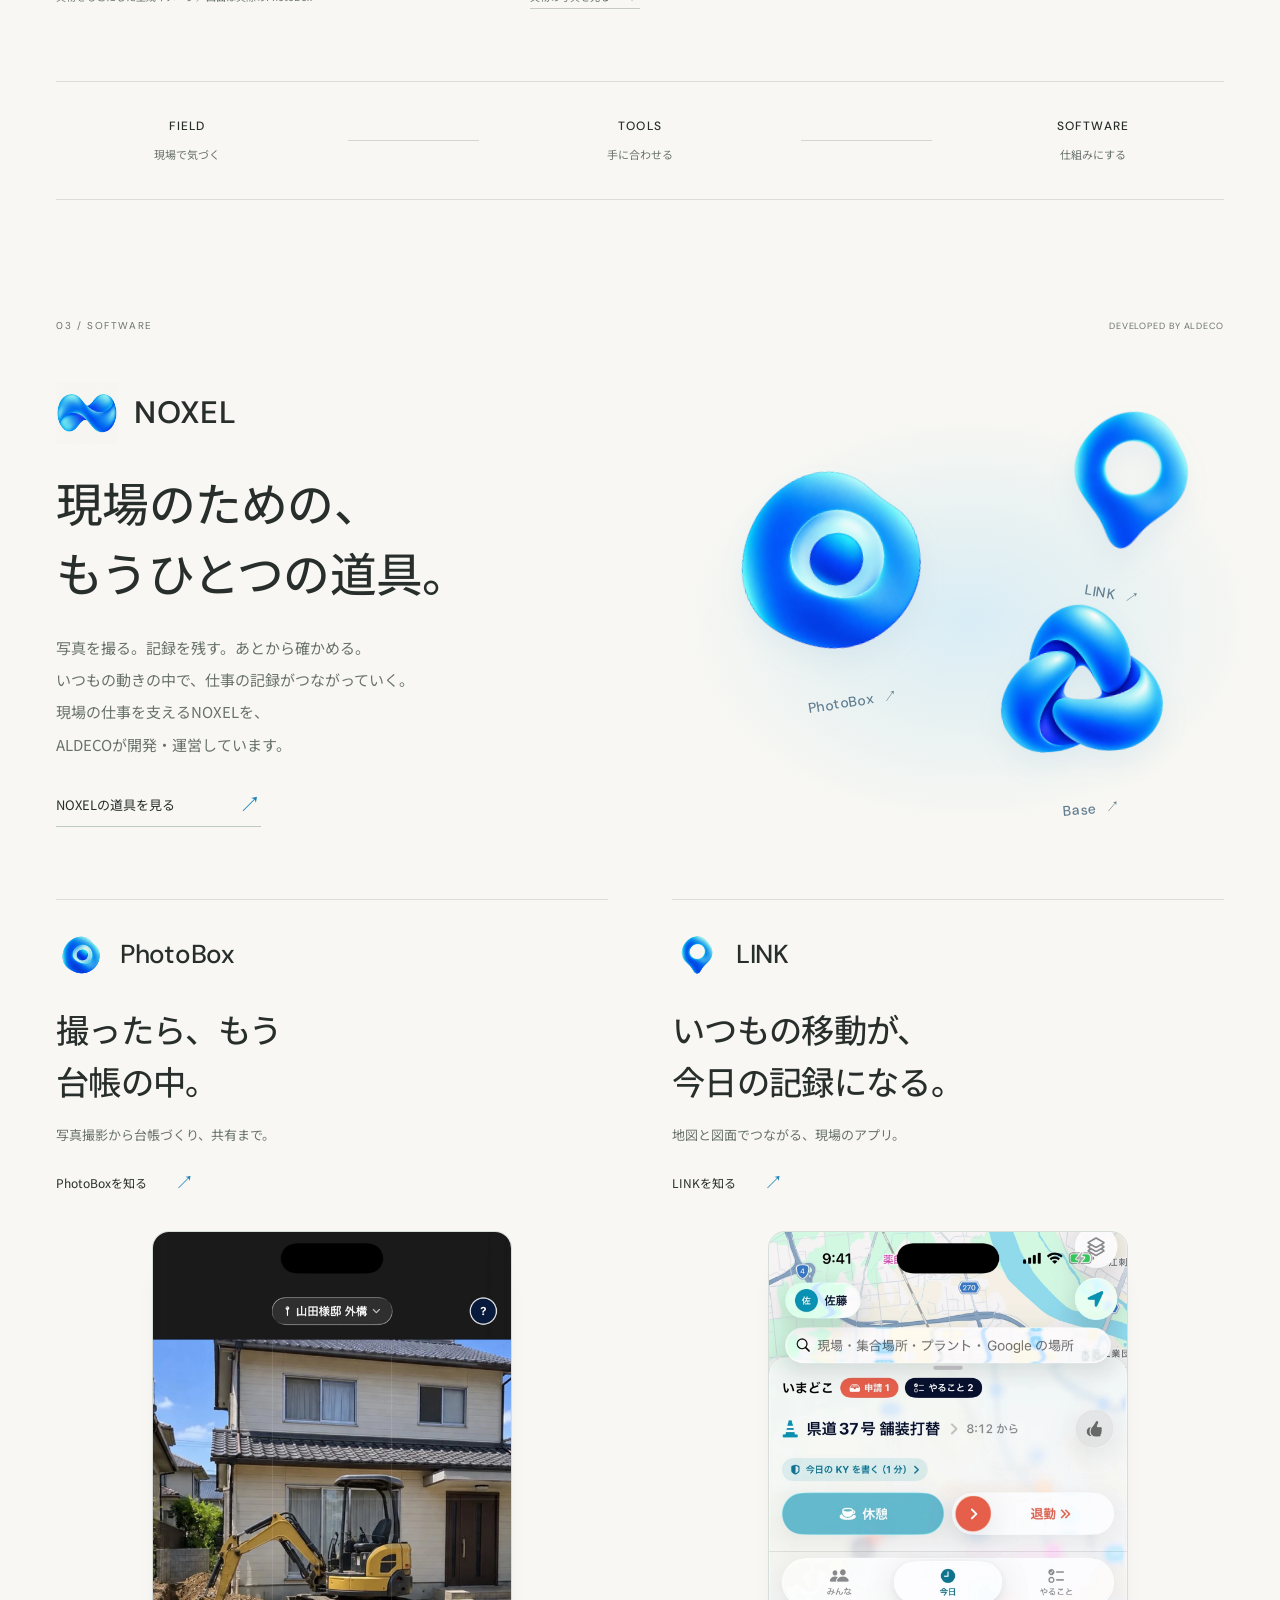
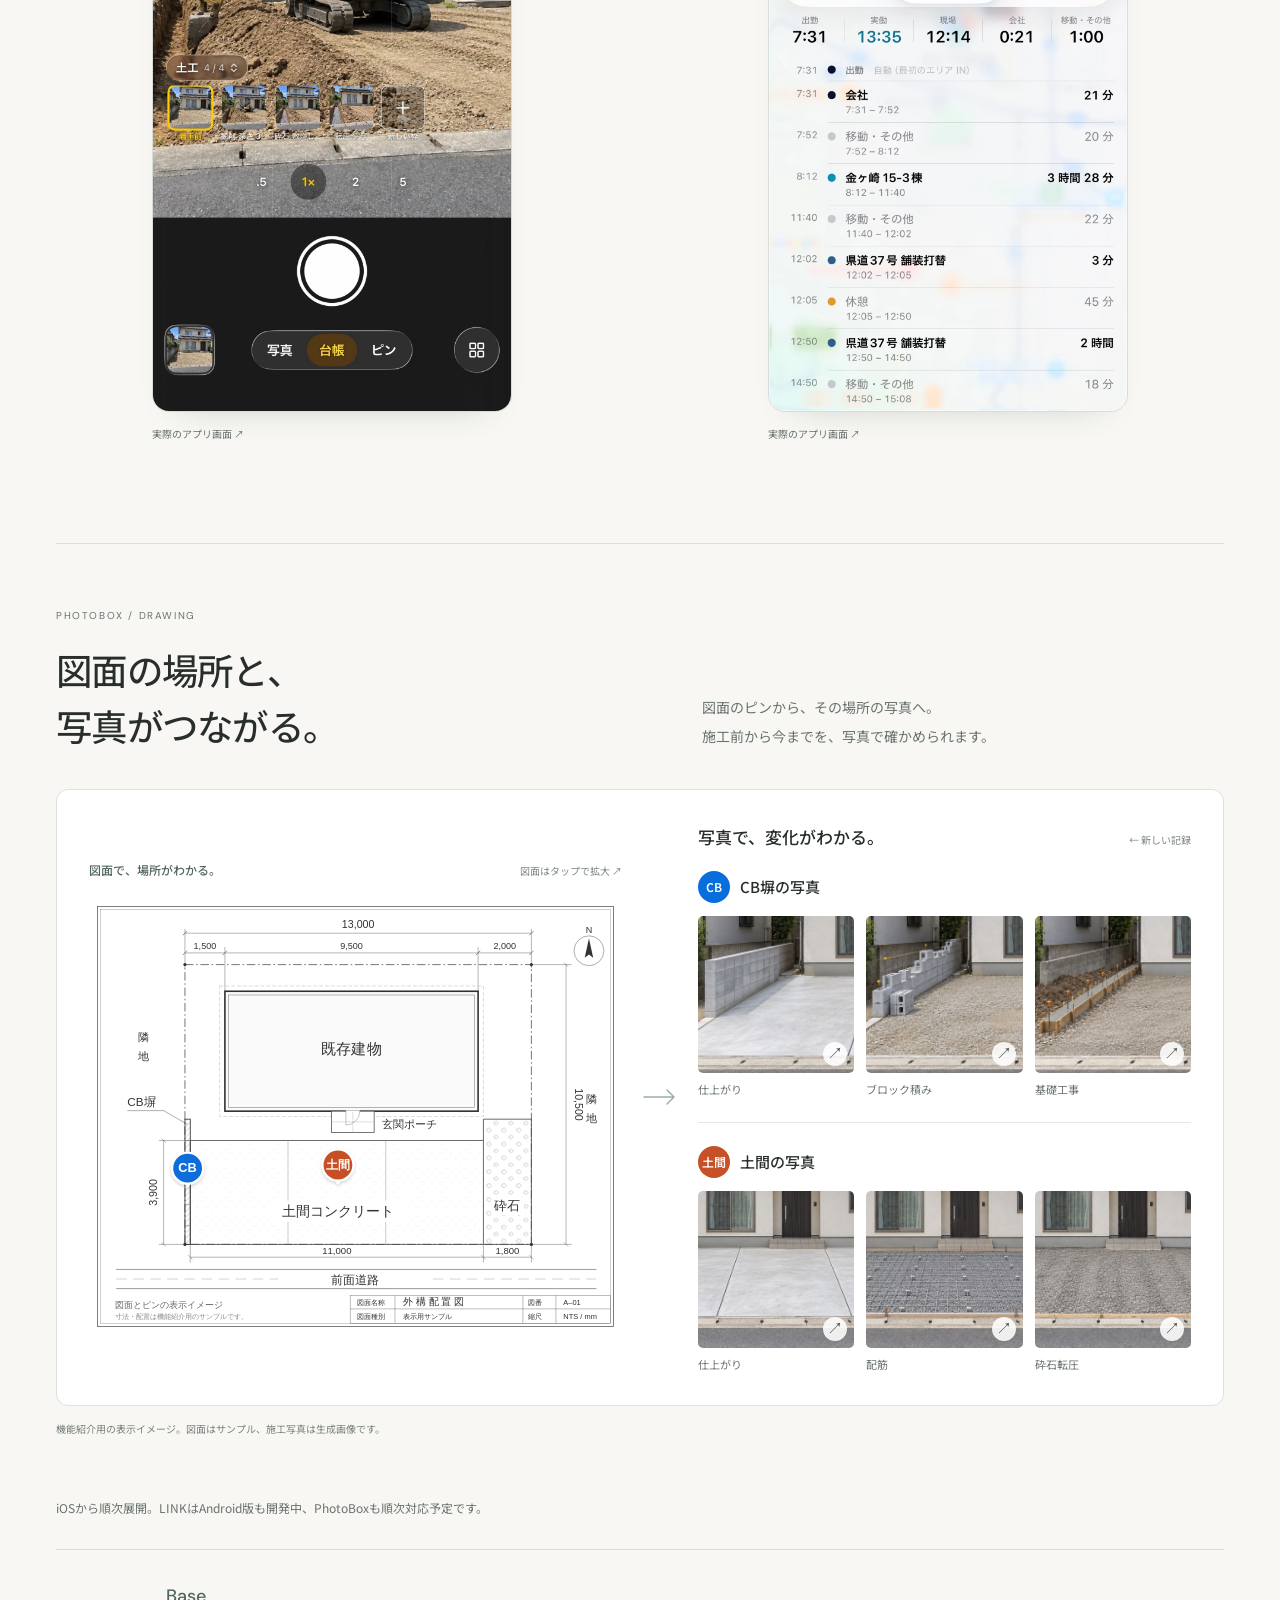
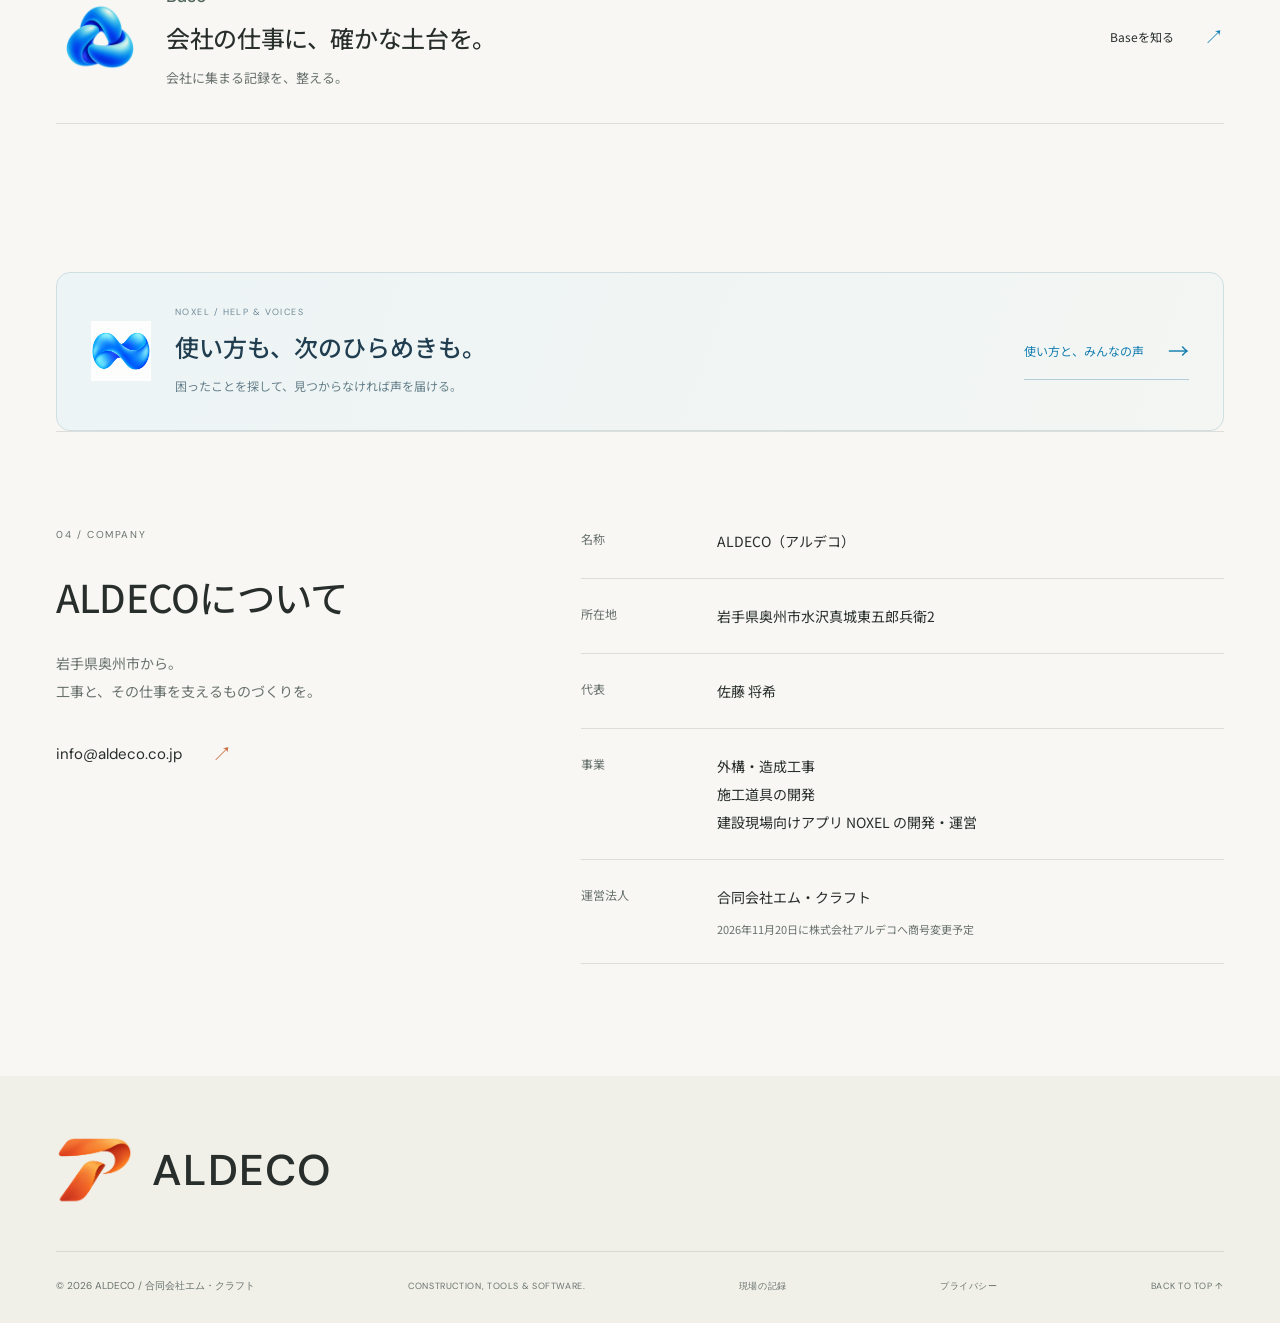
==== commit 4b77f7f4: "Remove illustration zoom link and tighten mobile caption spacing" ====
--- a/index.html
+++ b/index.html
@@ -10,7 +10,6 @@
 <link rel="stylesheet" href="/brand-20261101/workbench-sections.css">
 <link rel="stylesheet" href="/brand-20261101/one-surface.css">
 <link rel="stylesheet" href="/brand-20261101/field-illustration.css">
-<link rel="stylesheet" href="/brand-20261101/town-viewer.css">
 <link rel="stylesheet" href="/brand-20261101/town-immersive.css">
 <link rel="stylesheet" href="/brand-20261101/town-navigation.css">
 <link rel="stylesheet" href="/brand-20261101/noxel-family.css">
@@ -44,7 +43,7 @@
 </script>
 <!-- ANALYTICS:END -->
 <link rel="stylesheet" href="/brand-20261101/town-painted.css?v=20261101-1">
-<link rel="stylesheet" href="/brand-20261101/mobile-cover.css?v=20261102-2">
+<link rel="stylesheet" href="/brand-20261101/mobile-cover.css?v=20261102-3">
 </head><body data-town-style="editorial" class="workbench-direction surface-direction field-illustration-direction town-immersive-direction town-painted-direction">
 <a class="skip-link" href="#main">本文へ</a>
 <header class="field-header wrap">
@@ -99,7 +98,7 @@
   </nav>
  </div>
  </div>
- <div class="surface-caption wrap"><div><p><span>工事も、道具も、アプリも。</span><span>現場から、自分たちの手で。</span></p><small>ALDECOが目指すまちを描いたイラスト</small></div><button class="town-detail-link" data-town-art="/brand-20261101/assets/hero-town-painted-v2.webp" data-town-art-mobile="/brand-20261101/assets/hero-town-mobile-20261102.webp" data-caption="まちに、「その手があったか」を。— ALDECOが目指すまちを描いたイラスト">イラストを大きく見る <span aria-hidden="true">＋</span></button></div>
+ <div class="surface-caption wrap"><div><p><span>工事も、道具も、アプリも。</span><span>現場から、自分たちの手で。</span></p><small>ALDECOが目指すまちを描いたイラスト</small></div></div>
 </section>
 
 <span id="business"></span><span id="works"></span><section class="construction wrap" id="work" aria-labelledby="work-title">
@@ -158,4 +157,4 @@
 <footer class="footer"><div class="wrap"><div class="footer-signature"><img src="/brand-20261101/assets/aldeco-refine-a.png" width="180" height="162" alt="アルデコの「ア」のシンボル"><span>ALDECO</span></div><div class="footer-bottom"><small>© 2026 ALDECO / 合同会社エム・クラフト</small><span>CONSTRUCTION, TOOLS & SOFTWARE.</span><a href="/blog/">現場の記録</a><a href="/privacy/">プライバシー</a><a href="#top">BACK TO TOP ↑</a></div></div></footer>
 <dialog id="photo-dialog" aria-labelledby="dialog-caption"><button class="dialog-close" aria-label="写真を閉じる">閉じる ×</button><img alt=""><p id="dialog-caption"></p></dialog>
 
-<script src="/brand-20261101/app.js?v=20261101-2"></script><script src="/brand-20261101/town-viewer.js?v=20261102-1"></script></body></html>
+<script src="/brand-20261101/app.js?v=20261101-2"></script></body></html>
--- a/brand-20261101/mobile-cover.css
+++ b/brand-20261101/mobile-cover.css
@@ -66,7 +66,7 @@
   width:100%; height:100%; object-fit:contain; object-position:center;
  }
  body.town-painted-direction .surface-caption p {
-  order:2; width:calc(100% - 64px); margin:25px auto 27px;
+  order:2; width:calc(100% - 64px); margin:24px auto 8px;
   font-size:13px; line-height:2; letter-spacing:.045em; color:#526157;
  }
  body.town-painted-direction .town-portals {
@@ -121,12 +121,13 @@
  }
  body.town-painted-direction .town-portal:active { background:#fff; }
  body.town-painted-direction .surface-caption small {
-  margin:22px auto 0; width:calc(100% - 48px); font-size:10px; letter-spacing:.02em;
+  margin:0 auto; width:calc(100% - 64px); font-size:10px; letter-spacing:.02em;
  }
- body.town-painted-direction .town-detail-link { min-height:44px; font-size:11px; }
+ body.town-painted-direction .construction { padding-top:36px; }
 }
 
 @media (max-width:360px) {
  body.town-painted-direction .surface-heading { width:calc(100% - 48px); }
- body.town-painted-direction .surface-caption p { width:calc(100% - 48px); }
+ body.town-painted-direction .surface-caption p,
+ body.town-painted-direction .surface-caption small { width:calc(100% - 48px); }
 }
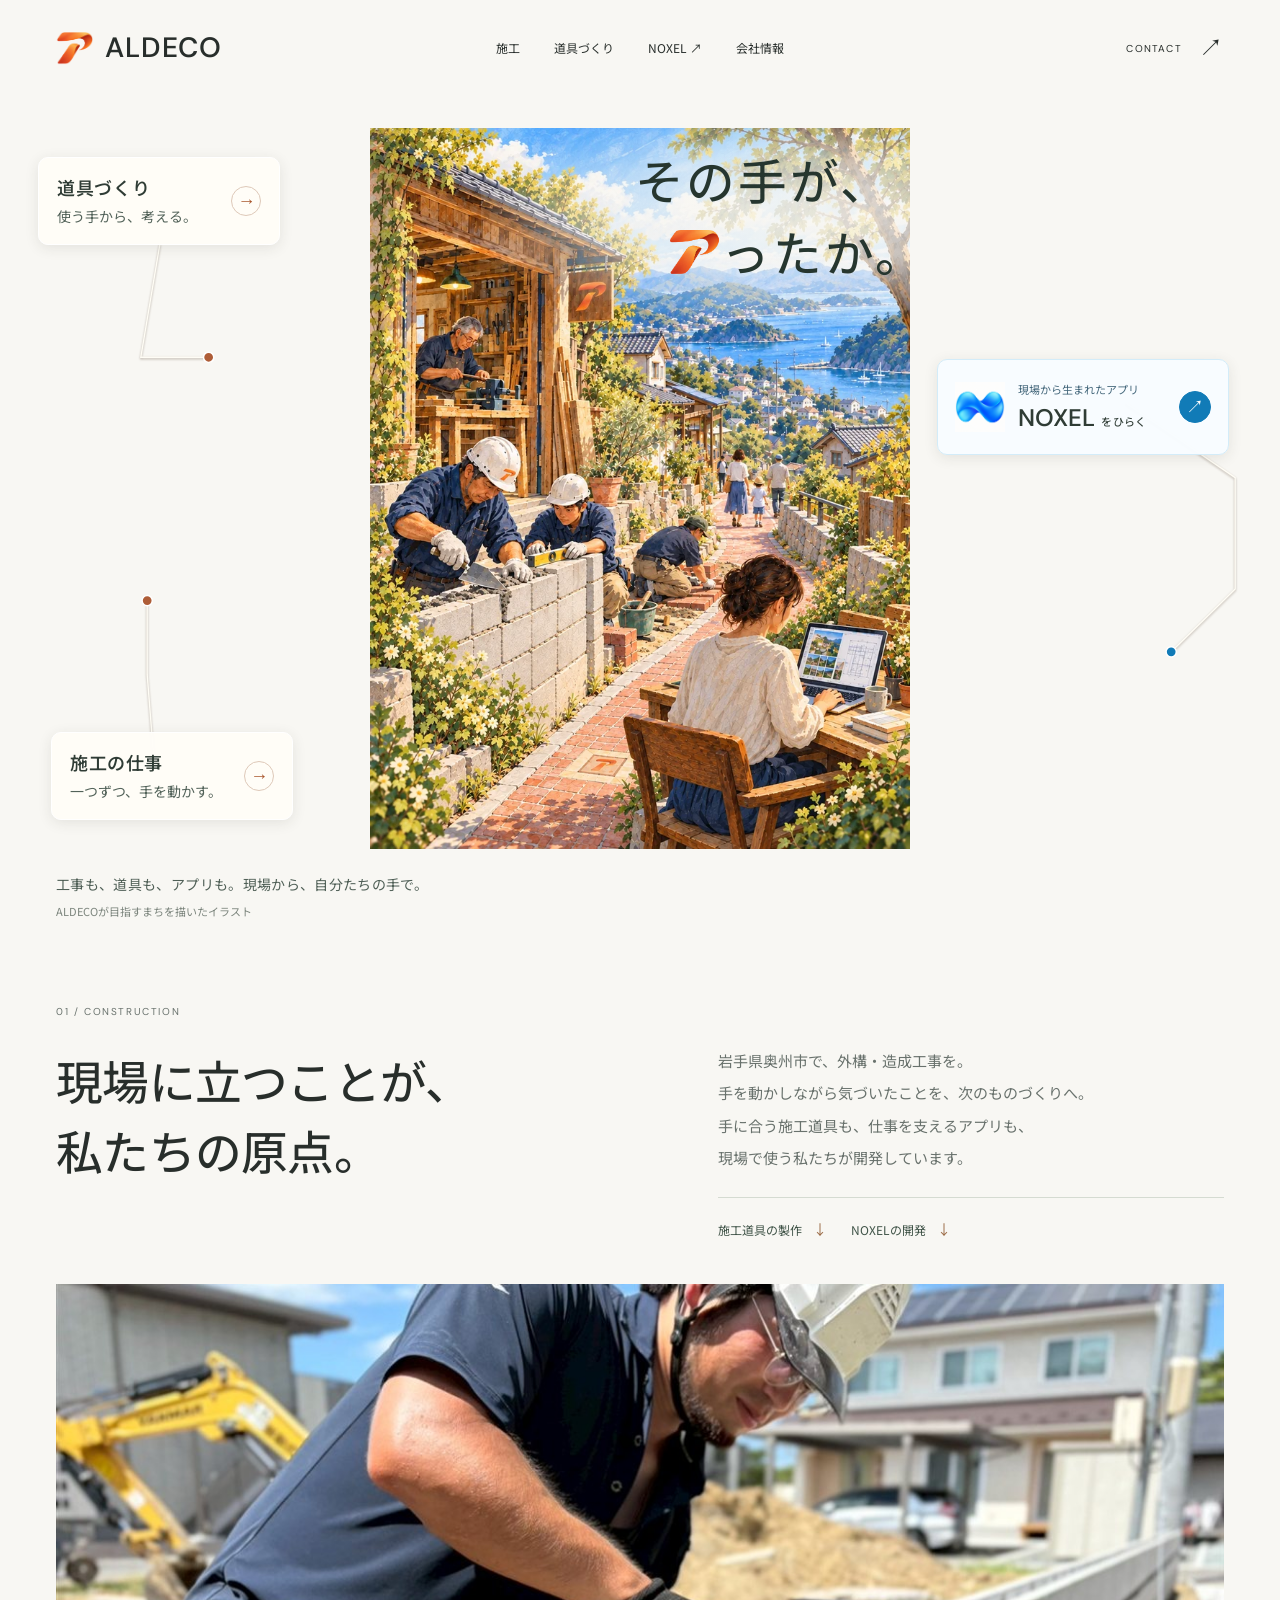
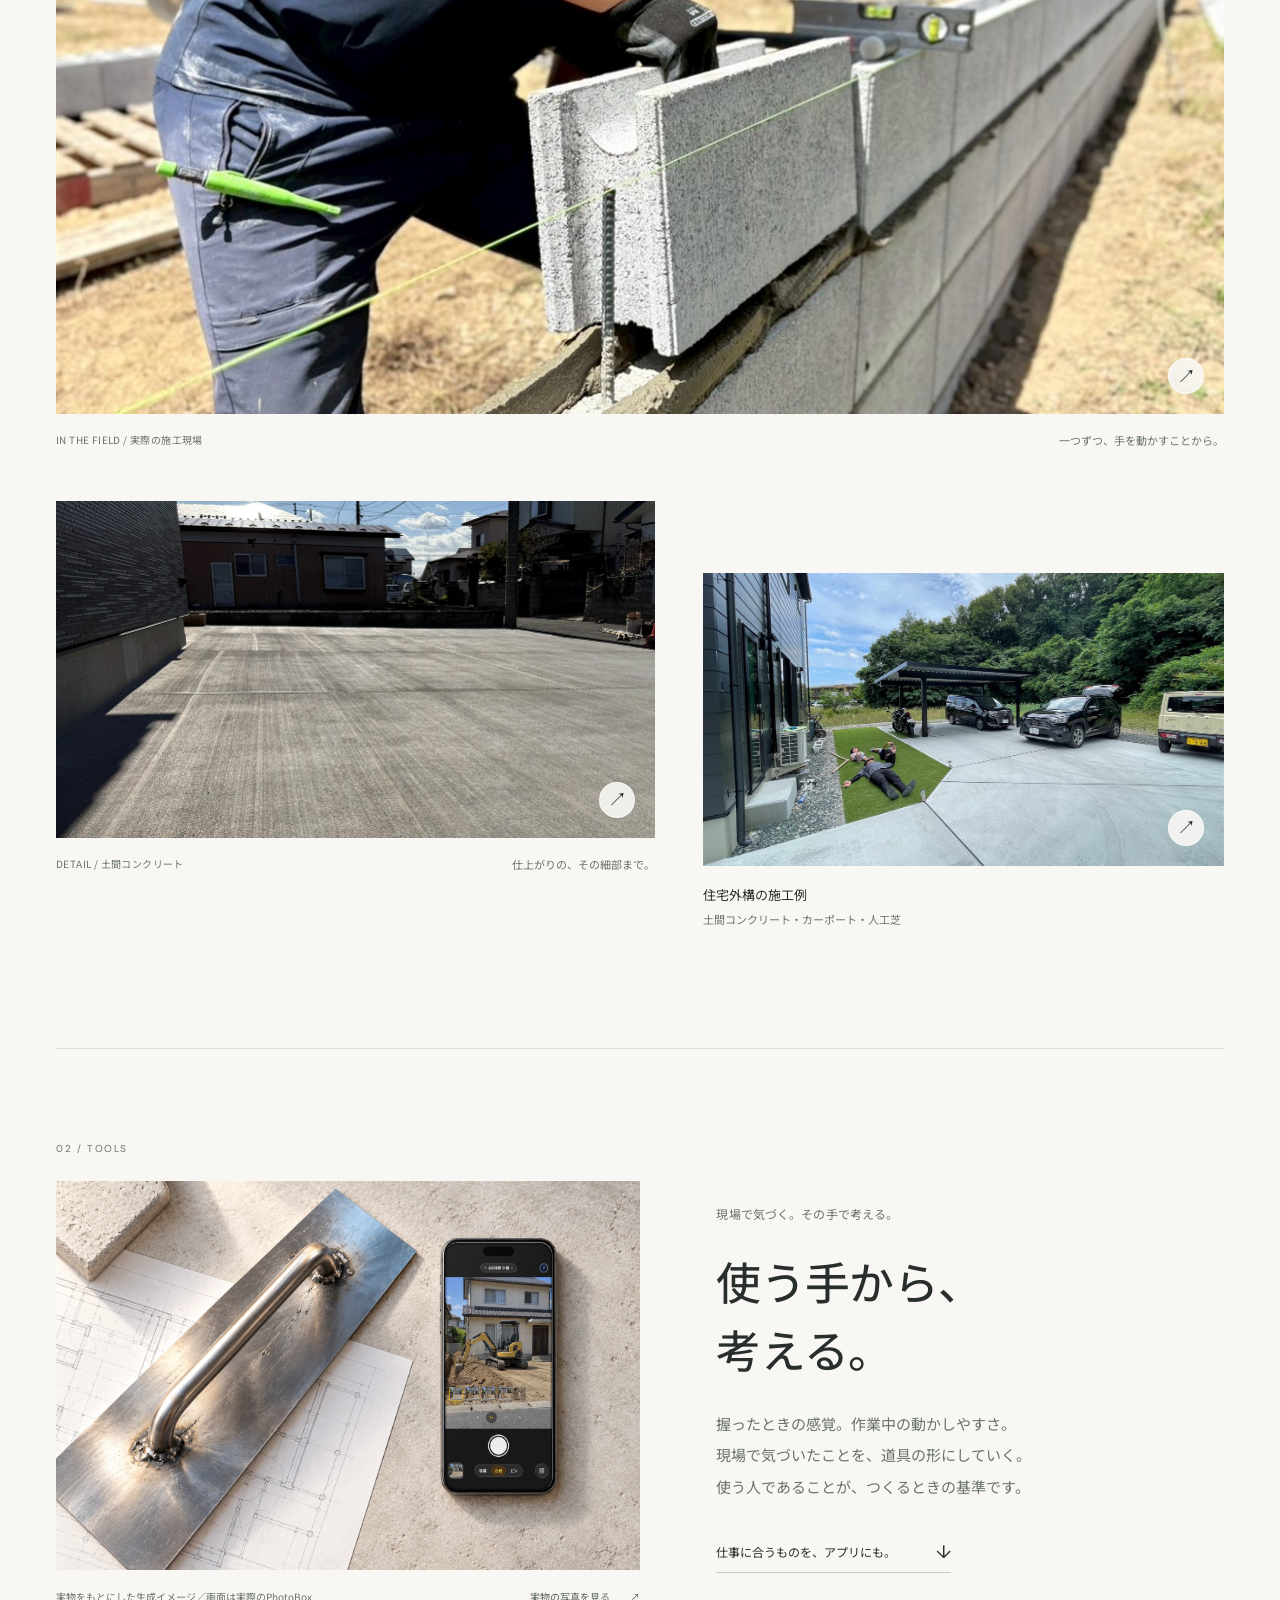
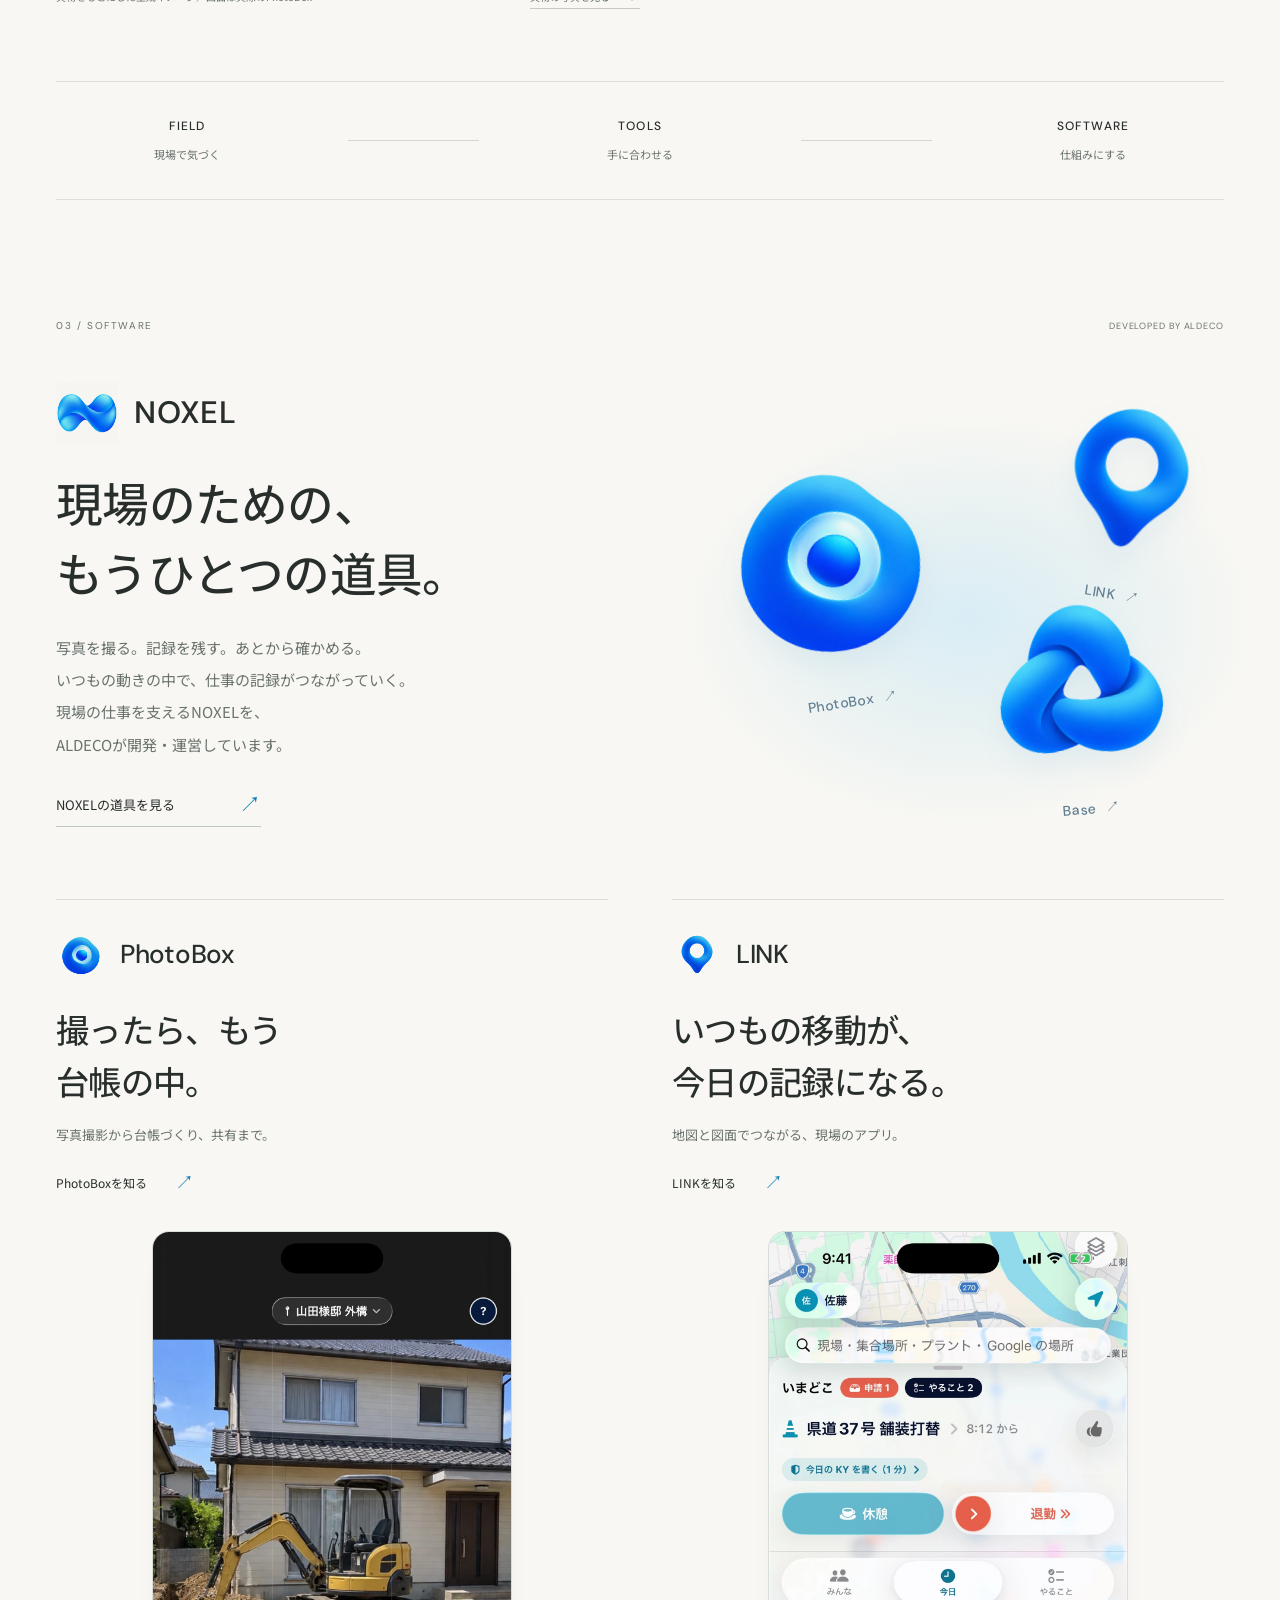
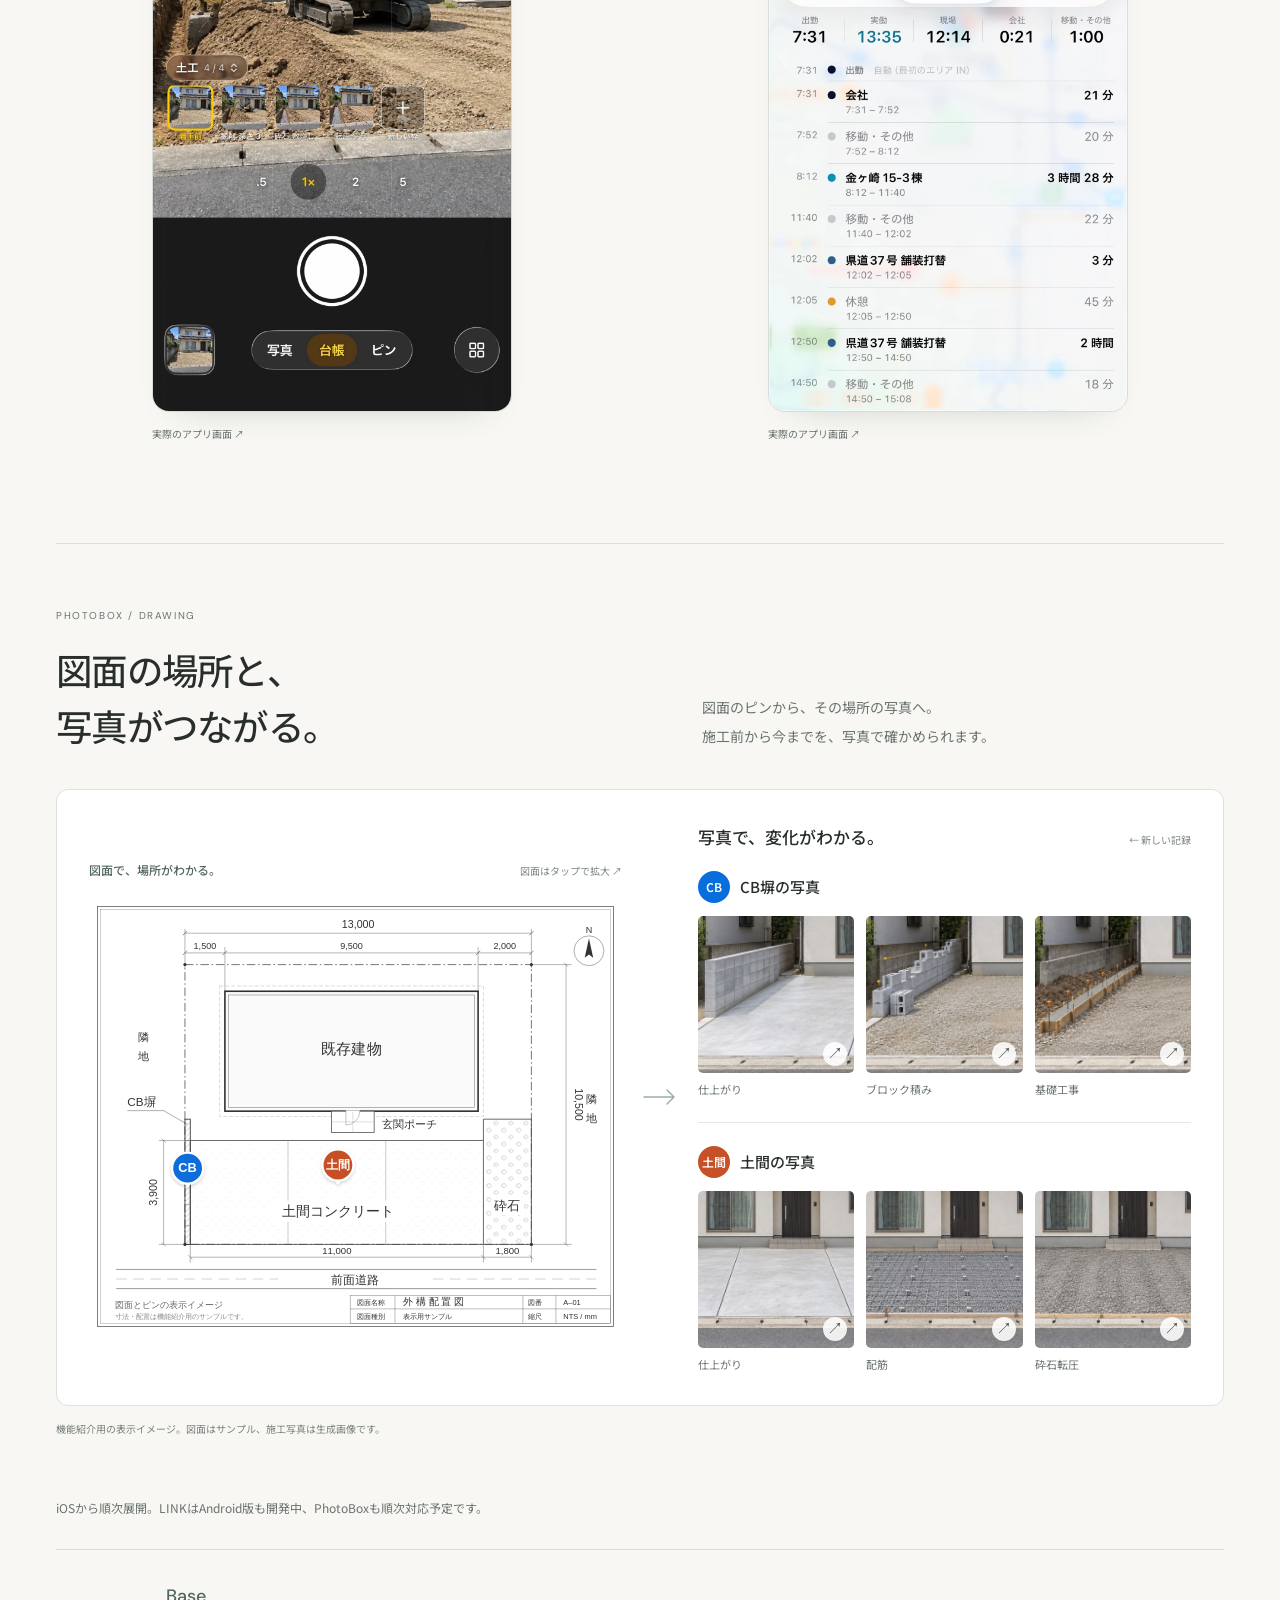
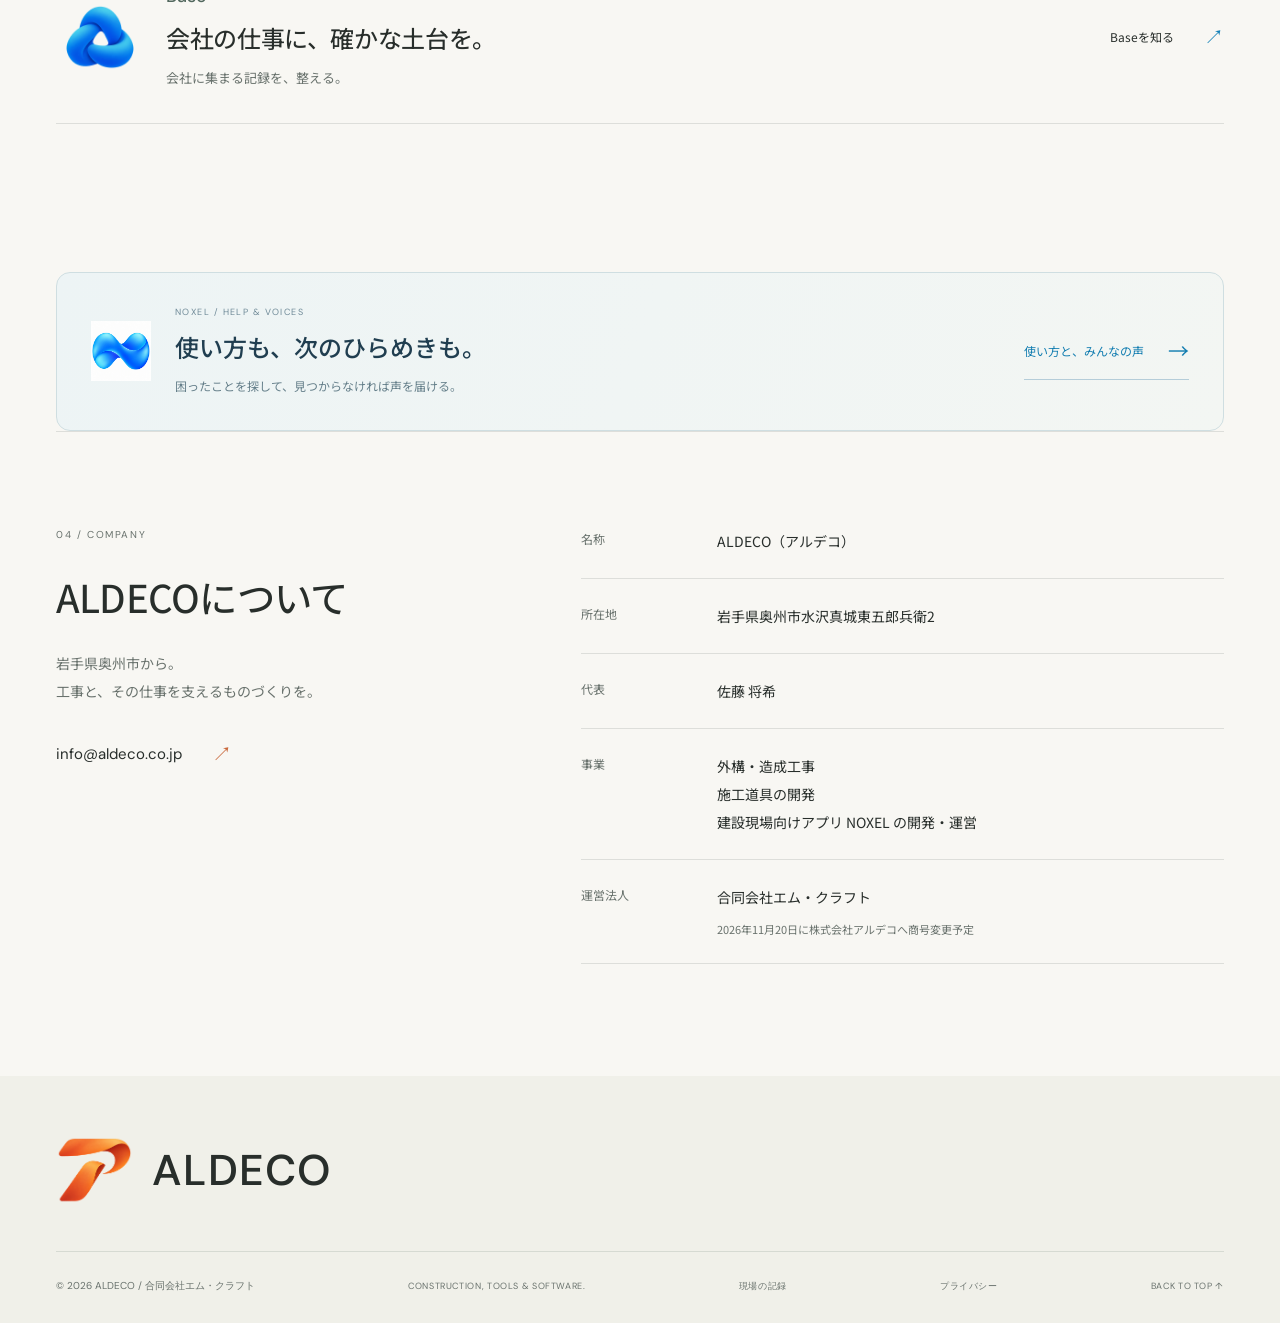
==== commit 61b2dd42: "Unify NOXEL product marks with approved Soft Blue family" ====
--- a/index.html
+++ b/index.html
@@ -130,12 +130,12 @@
  <div class="noxel-intro-heading"><div class="noxel-wordmark"><img src="/brand-20261101/assets/noxel-soft-satin.webp" width="74" height="74" alt=""><strong>NOXEL</strong></div><h2 id="noxel-title">現場のための、<br>もうひとつの道具。</h2></div>
  <div class="noxel-summary"><p>写真を撮る。記録を残す。あとから確かめる。<br>いつもの動きの中で、仕事の記録がつながっていく。<br>現場の仕事を支えるNOXELを、<br>ALDECOが開発・運営しています。</p><a class="text-link" href="https://noxel.pro/" target="_blank" rel="noopener">NOXELの道具を見る <span aria-hidden="true">↗</span></a></div>
  <nav class="noxel-app-world" aria-label="NOXELのアプリ">
-  <a class="app-world-token app-world-photo" href="https://noxel.pro/photobox/" aria-label="PhotoBoxを詳しく"><img src="/brand-20261101/assets/photobox.webp" width="768" height="768" loading="lazy" alt=""><span>PhotoBox <b aria-hidden="true">↗</b></span></a>
-  <a class="app-world-token app-world-link" href="https://noxel.pro/link/" aria-label="LINKを詳しく"><img src="/brand-20261101/assets/link.webp" width="768" height="768" loading="lazy" alt=""><span>LINK <b aria-hidden="true">↗</b></span></a>
-  <a class="app-world-token app-world-base" href="https://noxel.pro/#base" aria-label="Baseを詳しく"><img src="/brand-20261101/assets/base-68c.webp" width="768" height="768" loading="lazy" alt=""><span>Base <b aria-hidden="true">↗</b></span></a>
+  <a class="app-world-token app-world-photo" href="https://noxel.pro/photobox/" aria-label="PhotoBoxを詳しく"><img src="/brand-20261101/assets/photobox.webp?v=20261103-soft-blue" width="768" height="768" loading="lazy" alt=""><span>PhotoBox <b aria-hidden="true">↗</b></span></a>
+  <a class="app-world-token app-world-link" href="https://noxel.pro/link/" aria-label="LINKを詳しく"><img src="/brand-20261101/assets/link.webp?v=20261103-soft-blue" width="768" height="768" loading="lazy" alt=""><span>LINK <b aria-hidden="true">↗</b></span></a>
+  <a class="app-world-token app-world-base" href="https://noxel.pro/#base" aria-label="Baseを詳しく"><img src="/brand-20261101/assets/base-68c.webp?v=20261103-soft-blue" width="768" height="768" loading="lazy" alt=""><span>Base <b aria-hidden="true">↗</b></span></a>
  </nav>
 </div>
-<div class="app-pair"><article class="app-example"><div class="app-text"><div class="app-name"><img src="/brand-20261101/assets/photobox.webp" width="76" height="76" alt=""><span>PhotoBox</span></div><h3><span>撮ったら、もう</span><span>台帳の中。</span></h3><p>写真撮影から台帳づくり、共有まで。</p><a href="https://noxel.pro/photobox/" target="_blank" rel="noopener" class="app-more">PhotoBoxを知る <span aria-hidden="true">↗</span></a></div><button class="app-screen" data-photo="/brand-20261101/assets/photo-capture-20261030.webp" data-caption="PhotoBox — 実際の台帳カメラ画面" aria-label="PhotoBoxの実際のアプリ画面を大きく見る"><img src="/brand-20261101/assets/photo-capture-20261030.webp" width="1206" height="2622" loading="lazy" alt="PhotoBoxの実際のカメラ画面。現場と撮影する枠を選んで写真を撮る"><span>実際のアプリ画面 ↗</span></button></article><article class="app-example"><div class="app-text"><div class="app-name"><img src="/brand-20261101/assets/link.webp" width="76" height="76" alt=""><span>LINK</span></div><h3><span>いつもの移動が、</span><span>今日の記録になる。</span></h3><p>地図と図面でつながる、現場のアプリ。</p><a href="https://noxel.pro/link/" target="_blank" rel="noopener" class="app-more">LINKを知る <span aria-hidden="true">↗</span></a></div><button class="app-screen" data-photo="/brand-20261101/assets/link-today-20261030.webp" data-caption="LINK — 実際の「今日の動き」の画面" aria-label="LINKの実際のアプリ画面を大きく見る"><img src="/brand-20261101/assets/link-today-20261030.webp" width="1206" height="2622" loading="lazy" alt="LINKの実際の今日の動きの画面。地図と移動・現場での記録"><span>実際のアプリ画面 ↗</span></button></article></div>
+<div class="app-pair"><article class="app-example"><div class="app-text"><div class="app-name"><img src="/brand-20261101/assets/photobox.webp?v=20261103-soft-blue" width="76" height="76" alt=""><span>PhotoBox</span></div><h3><span>撮ったら、もう</span><span>台帳の中。</span></h3><p>写真撮影から台帳づくり、共有まで。</p><a href="https://noxel.pro/photobox/" target="_blank" rel="noopener" class="app-more">PhotoBoxを知る <span aria-hidden="true">↗</span></a></div><button class="app-screen" data-photo="/brand-20261101/assets/photo-capture-20261030.webp" data-caption="PhotoBox — 実際の台帳カメラ画面" aria-label="PhotoBoxの実際のアプリ画面を大きく見る"><img src="/brand-20261101/assets/photo-capture-20261030.webp" width="1206" height="2622" loading="lazy" alt="PhotoBoxの実際のカメラ画面。現場と撮影する枠を選んで写真を撮る"><span>実際のアプリ画面 ↗</span></button></article><article class="app-example"><div class="app-text"><div class="app-name"><img src="/brand-20261101/assets/link.webp?v=20261103-soft-blue" width="76" height="76" alt=""><span>LINK</span></div><h3><span>いつもの移動が、</span><span>今日の記録になる。</span></h3><p>地図と図面でつながる、現場のアプリ。</p><a href="https://noxel.pro/link/" target="_blank" rel="noopener" class="app-more">LINKを知る <span aria-hidden="true">↗</span></a></div><button class="app-screen" data-photo="/brand-20261101/assets/link-today-20261030.webp" data-caption="LINK — 実際の「今日の動き」の画面" aria-label="LINKの実際のアプリ画面を大きく見る"><img src="/brand-20261101/assets/link-today-20261030.webp" width="1206" height="2622" loading="lazy" alt="LINKの実際の今日の動きの画面。地図と移動・現場での記録"><span>実際のアプリ画面 ↗</span></button></article></div>
 <section class="drawing-bridge place-history" id="drawing" aria-labelledby="drawing-title">
  <div class="drawing-copy"><p class="eyebrow">PHOTOBOX / DRAWING</p><h3 id="drawing-title">図面の場所と、<br>写真がつながる。</h3><p><span>図面のピンから、その場所の写真へ。</span><span>施工前から今までを、</span><span>写真で確かめられます。</span></p></div>
  <div class="place-demo">
@@ -149,7 +149,7 @@
  <p class="place-history-note">機能紹介用の表示イメージ。図面はサンプル、施工写真は生成画像です。</p>
 </section>
 <p class="availability">iOSから順次展開。LINKはAndroid版も開発中、PhotoBoxも順次対応予定です。</p>
-<div class="noxel-more"><div><img src="/brand-20261101/assets/base-68c.webp" width="100" height="100" loading="lazy" alt=""><div class="base-copy"><span class="base-name">Base</span><h3><span>会社の仕事に、</span><span>確かな土台を。</span></h3><p>会社に集まる記録を、整える。</p></div></div><a href="https://noxel.pro/#base" target="_blank" rel="noopener">Baseを知る <span aria-hidden="true">↗</span></a></div></div></section>
+<div class="noxel-more"><div><img src="/brand-20261101/assets/base-68c.webp?v=20261103-soft-blue" width="100" height="100" loading="lazy" alt=""><div class="base-copy"><span class="base-name">Base</span><h3><span>会社の仕事に、</span><span>確かな土台を。</span></h3><p>会社に集まる記録を、整える。</p></div></div><a href="https://noxel.pro/#base" target="_blank" rel="noopener">Baseを知る <span aria-hidden="true">↗</span></a></div></div></section>
 
 <span id="mission"></span><section class="help-entry wrap" aria-labelledby="help-entry-title"><img src="/brand-20261101/assets/noxel-soft-satin.webp" width="60" height="60" loading="lazy" alt=""><div class="help-entry-copy"><p class="eyebrow">NOXEL / HELP & VOICES</p><h3 id="help-entry-title">使い方も、次のひらめきも。</h3><p>困ったことを探して、見つからなければ声を届ける。</p></div><a href="https://noxel.pro/help/">使い方と、みんなの声 <span aria-hidden="true">→</span></a></section>
 <section class="company wrap" id="company" aria-labelledby="company-title"><div class="company-heading"><p class="eyebrow">04 / COMPANY</p><h2 id="company-title">ALDECOについて</h2><p>岩手県奥州市から。<br>工事と、その仕事を支えるものづくりを。</p><a id="contact" class="contact-link" href="mailto:info@aldeco.co.jp">info@aldeco.co.jp <span aria-hidden="true">↗</span></a></div><dl class="facts"><div><dt>名称</dt><dd>ALDECO（アルデコ）</dd></div><div><dt>所在地</dt><dd>岩手県奥州市水沢真城東五郎兵衛2</dd></div><div><dt>代表</dt><dd>佐藤 将希</dd></div><div><dt>事業</dt><dd>外構・造成工事<br>施工道具の開発<br>建設現場向けアプリ NOXEL の開発・運営</dd></div><div><dt>運営法人</dt><dd>合同会社エム・クラフト<small>2026年11月20日に株式会社アルデコへ商号変更予定</small></dd></div></dl></section>
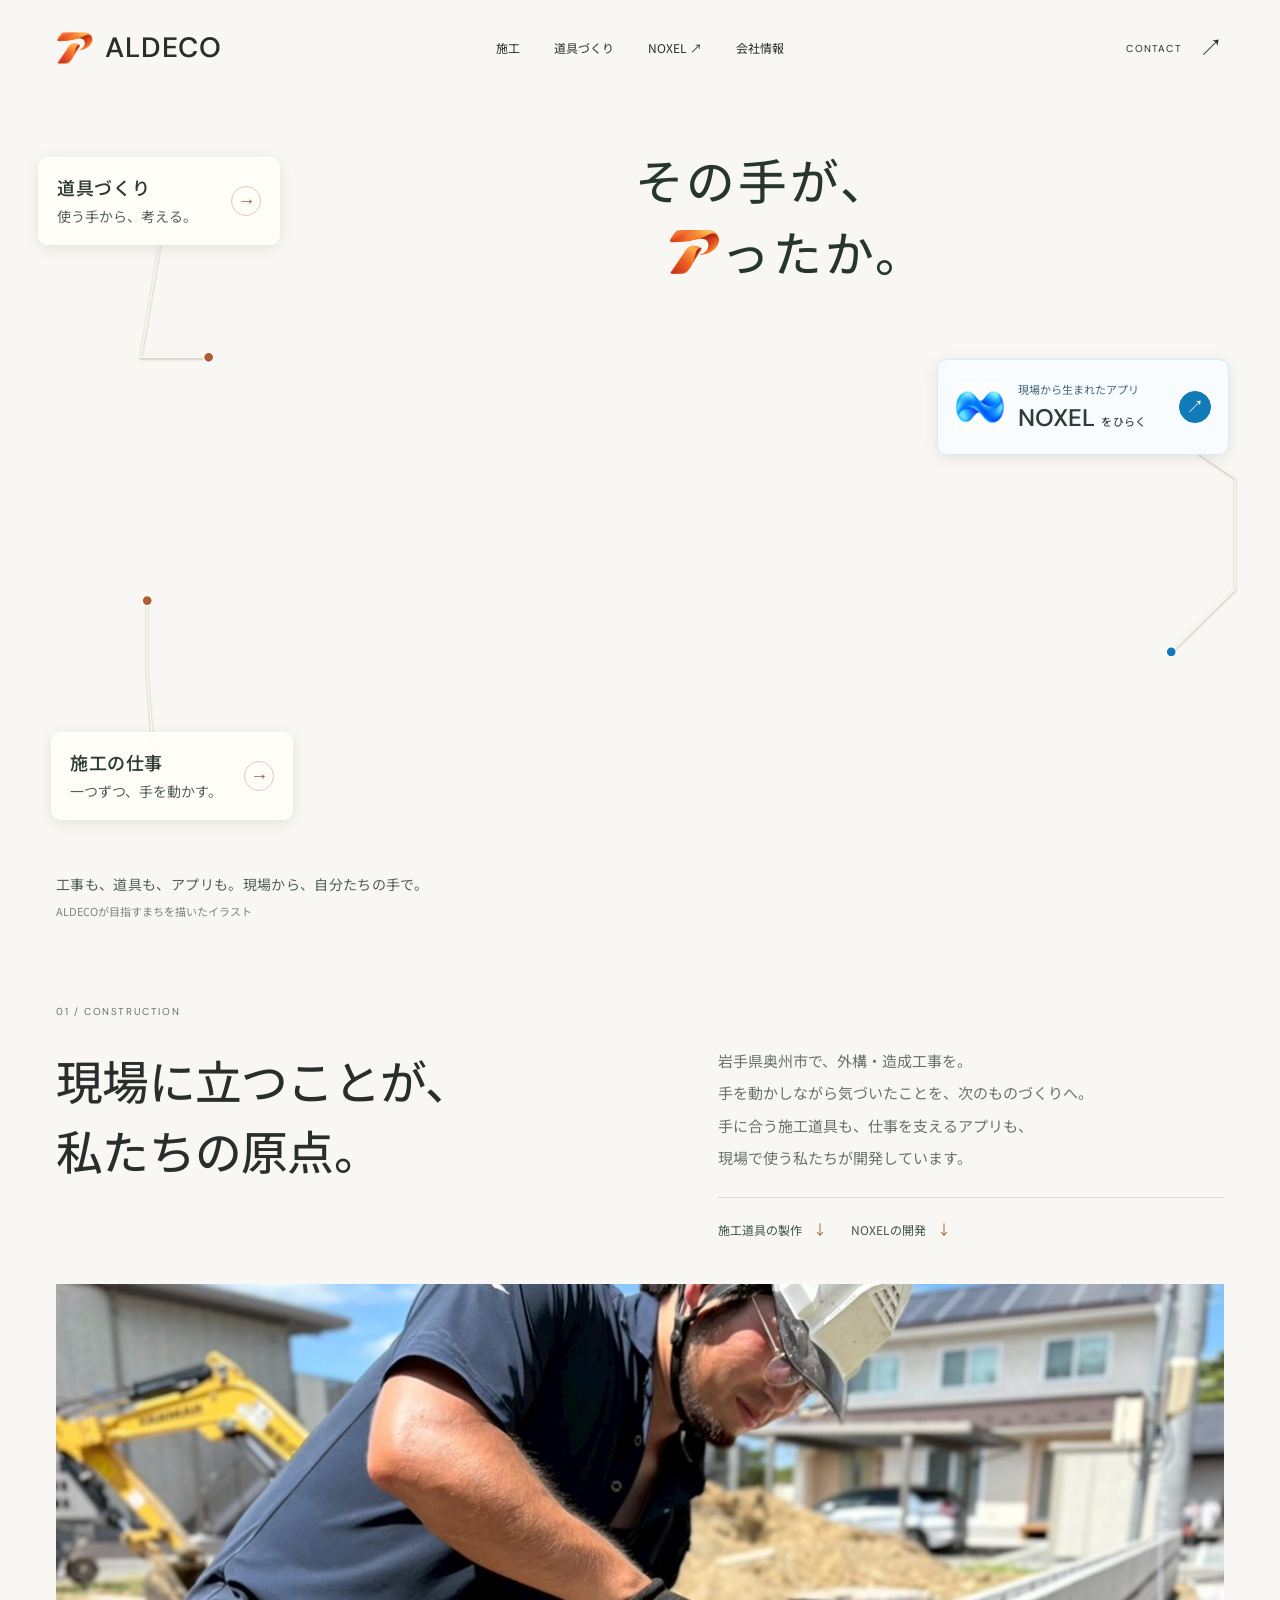
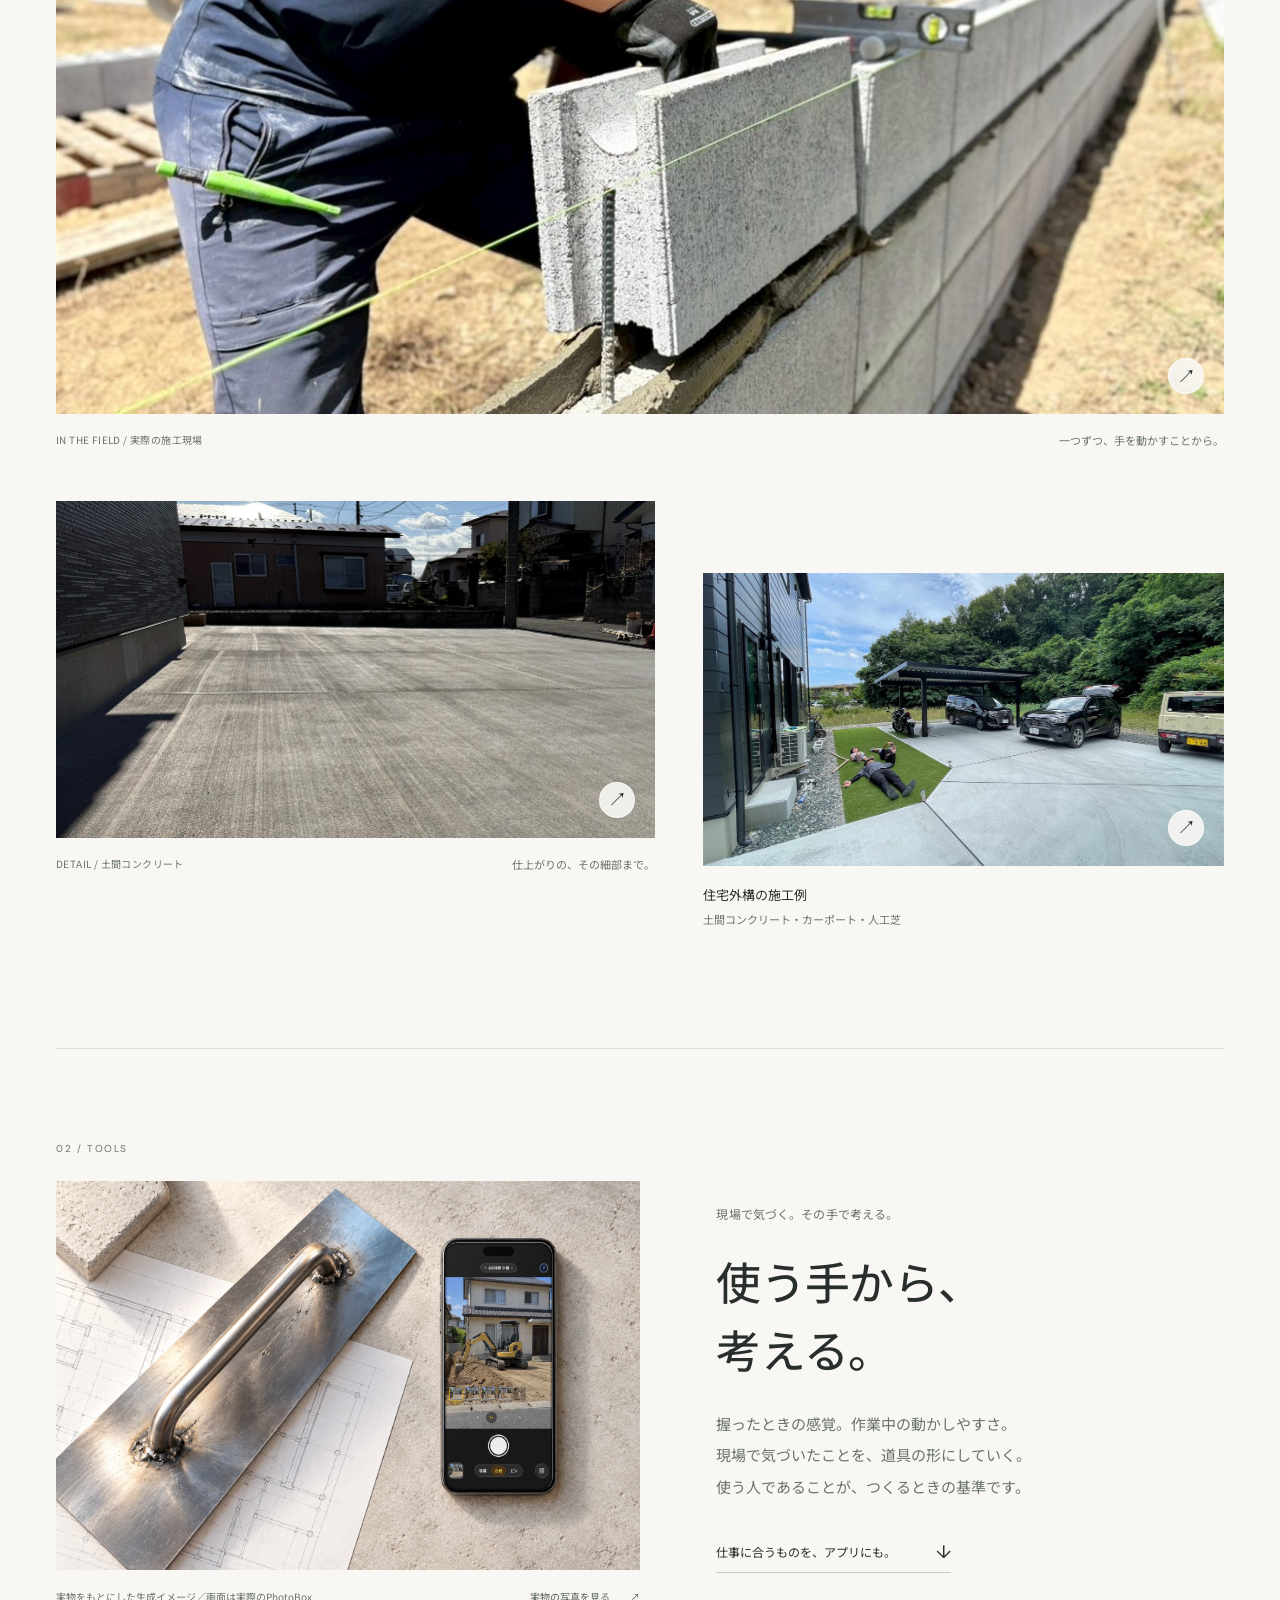
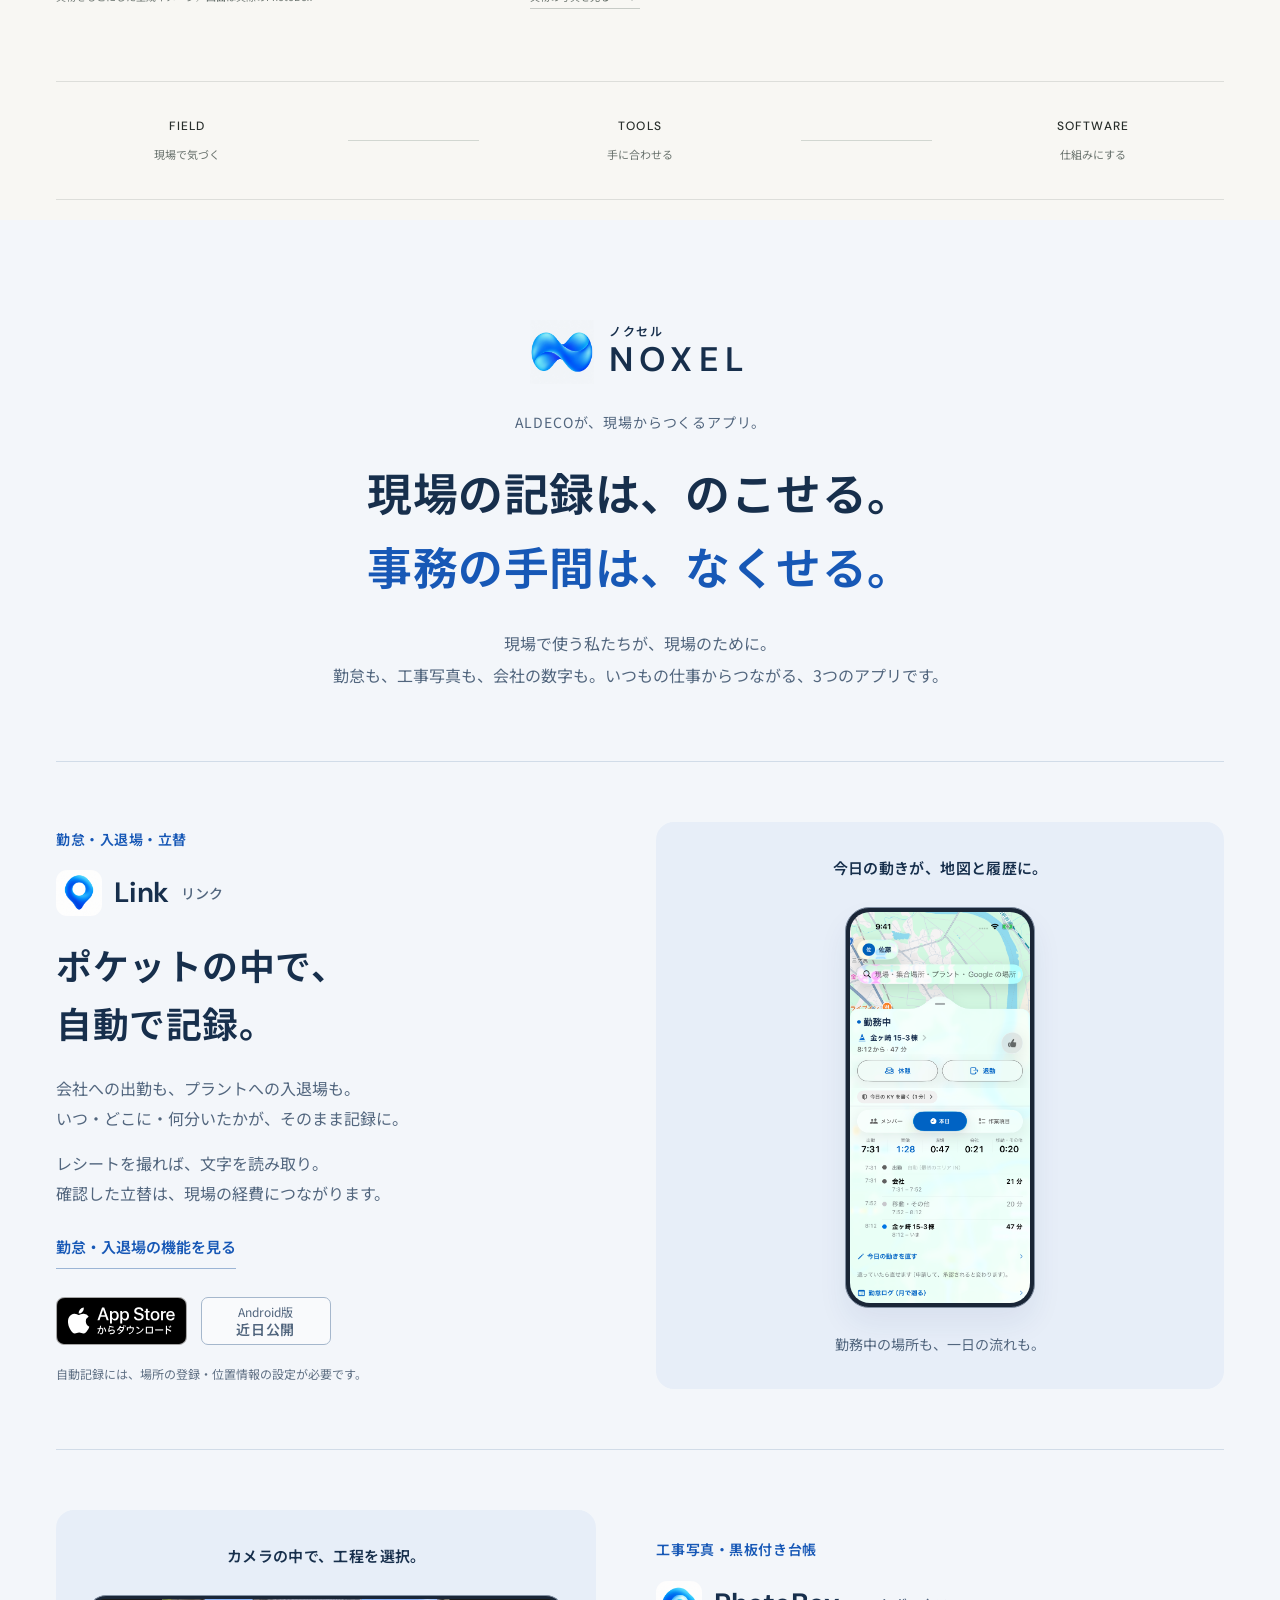
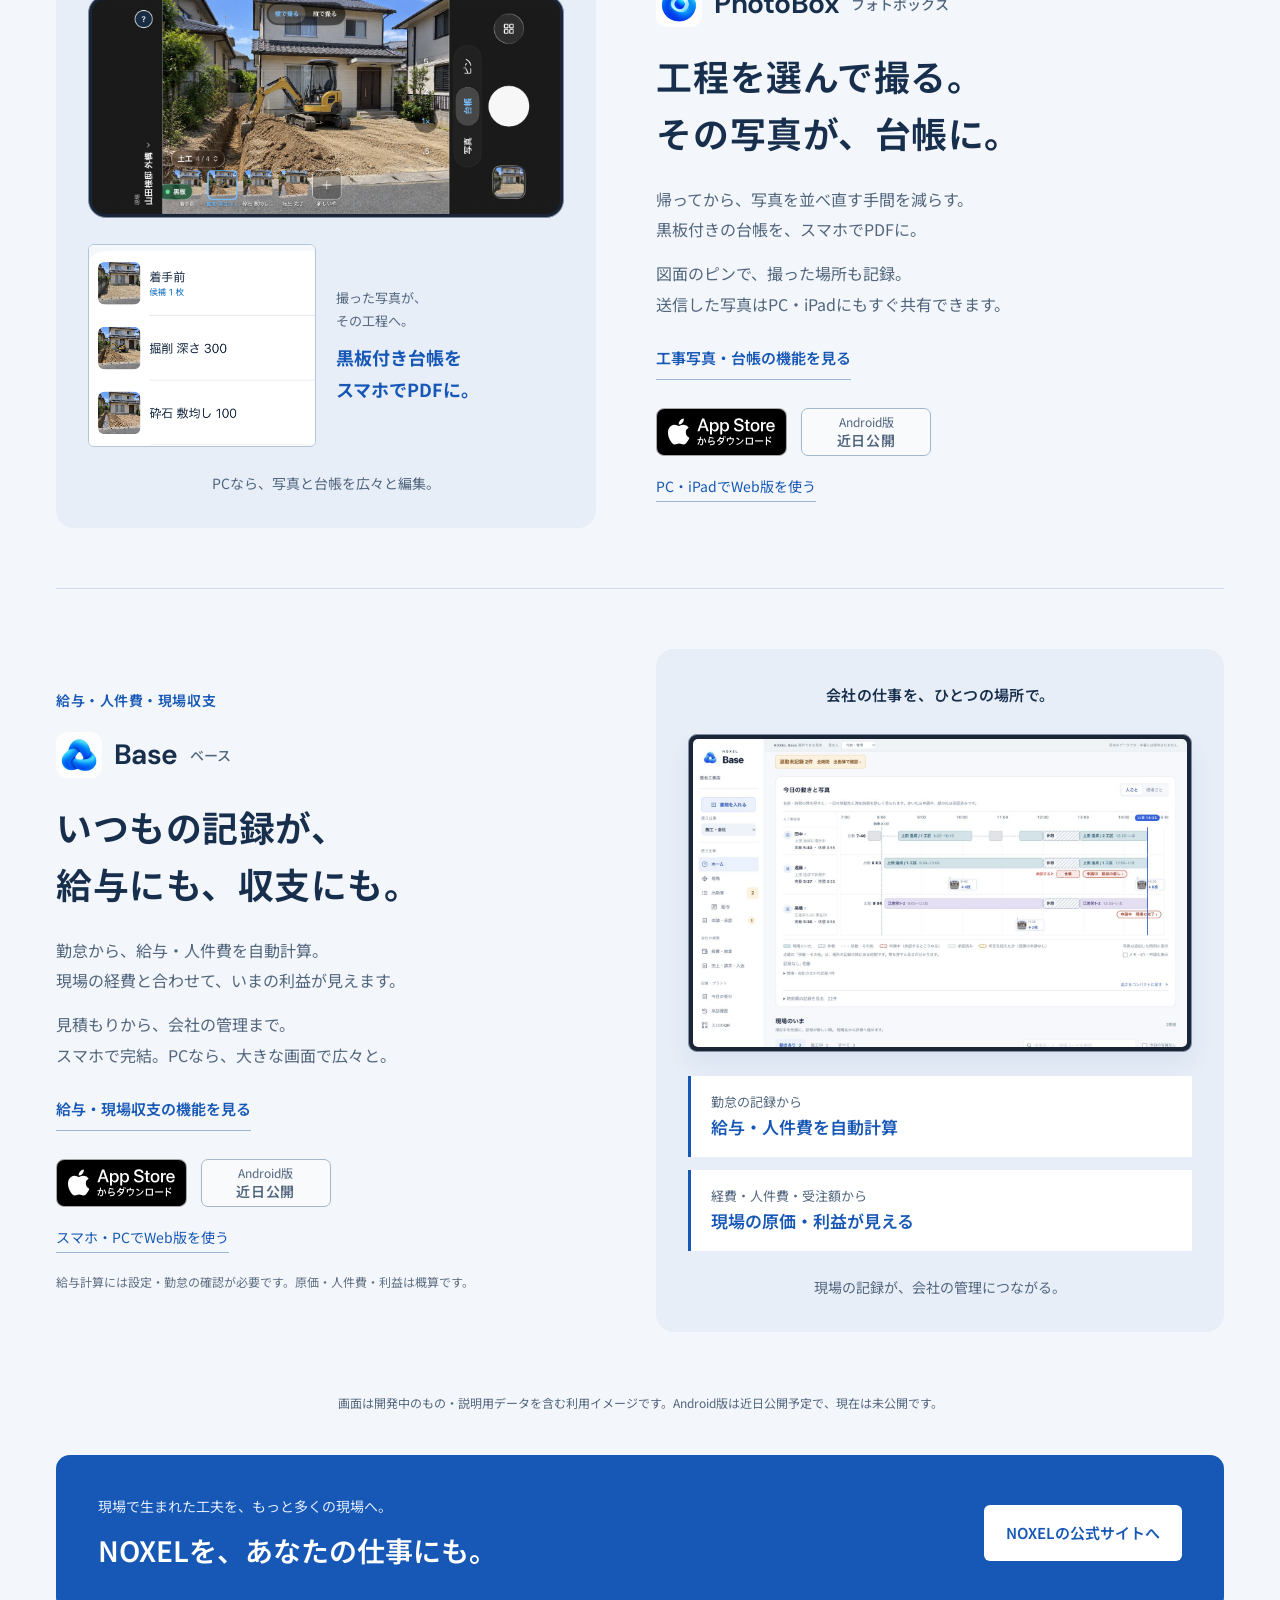
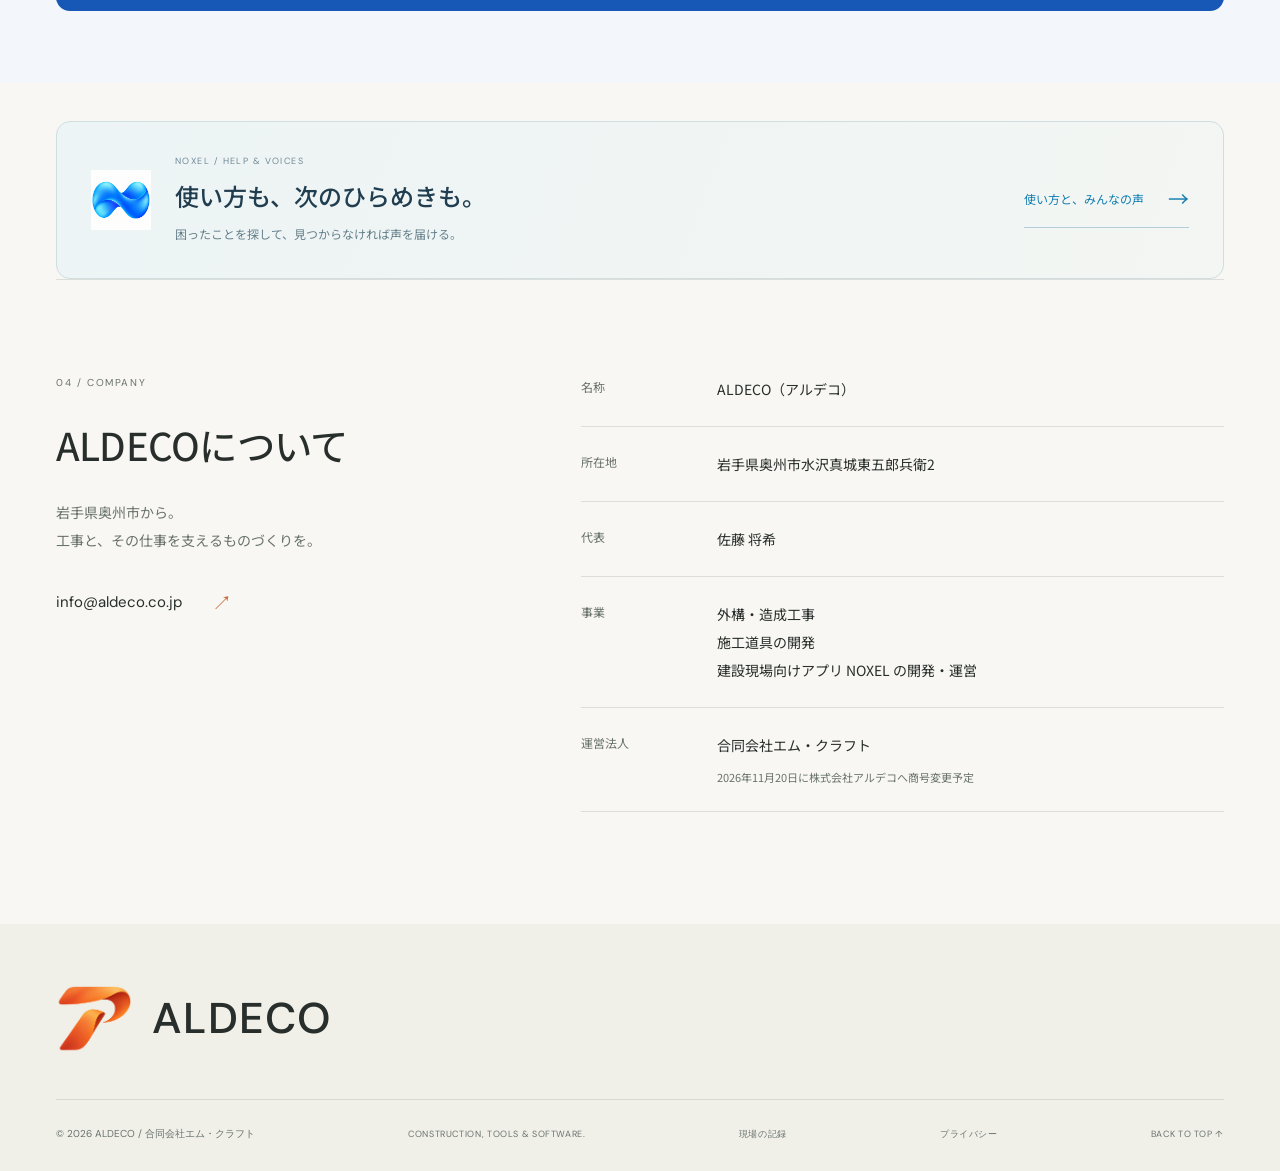
==== commit 28cd53ca: "Refresh NOXEL introduction with current app screens and availability" ====
--- a/index.html
+++ b/index.html
@@ -12,8 +12,6 @@
 <link rel="stylesheet" href="/brand-20261101/field-illustration.css">
 <link rel="stylesheet" href="/brand-20261101/town-immersive.css">
 <link rel="stylesheet" href="/brand-20261101/town-navigation.css">
-<link rel="stylesheet" href="/brand-20261101/noxel-family.css">
-<link rel="stylesheet" href="/brand-20261101/photobox-place-history.css">
 <link rel="stylesheet" href="/brand-20261101/town-editorial-study.css">
 <link rel="stylesheet" href="/brand-20261101/help-entry.css">
 <link rel="stylesheet" href="/brand-20261101/mobile.css?v=20261101-1">
@@ -44,6 +42,7 @@
 <!-- ANALYTICS:END -->
 <link rel="stylesheet" href="/brand-20261101/town-painted.css?v=20261101-1">
 <link rel="stylesheet" href="/brand-20261101/mobile-cover.css?v=20261102-3">
+<link rel="stylesheet" href="/brand-20261121/noxel.css?v=1">
 </head><body data-town-style="editorial" class="workbench-direction surface-direction field-illustration-direction town-immersive-direction town-painted-direction">
 <a class="skip-link" href="#main">本文へ</a>
 <header class="field-header wrap">
@@ -126,30 +125,76 @@
 </div></div>
 <div class="bridge-line wrap" aria-label="ALDECOのものづくり"><span><b>FIELD</b><small>現場で気づく</small></span><i></i><span><b>TOOLS</b><small>手に合わせる</small></span><i></i><span><b>SOFTWARE</b><small>仕組みにする</small></span></div>
 </section>
-<section class="noxel" id="noxel" aria-labelledby="noxel-title"><div class="wrap"><div class="noxel-topline"><p class="eyebrow">03 / SOFTWARE</p><span>DEVELOPED BY ALDECO</span></div><div class="noxel-intro noxel-portfolio">
- <div class="noxel-intro-heading"><div class="noxel-wordmark"><img src="/brand-20261101/assets/noxel-soft-satin.webp" width="74" height="74" alt=""><strong>NOXEL</strong></div><h2 id="noxel-title">現場のための、<br>もうひとつの道具。</h2></div>
- <div class="noxel-summary"><p>写真を撮る。記録を残す。あとから確かめる。<br>いつもの動きの中で、仕事の記録がつながっていく。<br>現場の仕事を支えるNOXELを、<br>ALDECOが開発・運営しています。</p><a class="text-link" href="https://noxel.pro/" target="_blank" rel="noopener">NOXELの道具を見る <span aria-hidden="true">↗</span></a></div>
- <nav class="noxel-app-world" aria-label="NOXELのアプリ">
-  <a class="app-world-token app-world-photo" href="https://noxel.pro/photobox/" aria-label="PhotoBoxを詳しく"><img src="/brand-20261101/assets/photobox.webp?v=20261103-soft-blue" width="768" height="768" loading="lazy" alt=""><span>PhotoBox <b aria-hidden="true">↗</b></span></a>
-  <a class="app-world-token app-world-link" href="https://noxel.pro/link/" aria-label="LINKを詳しく"><img src="/brand-20261101/assets/link.webp?v=20261103-soft-blue" width="768" height="768" loading="lazy" alt=""><span>LINK <b aria-hidden="true">↗</b></span></a>
-  <a class="app-world-token app-world-base" href="https://noxel.pro/#base" aria-label="Baseを詳しく"><img src="/brand-20261101/assets/base-68c.webp?v=20261103-soft-blue" width="768" height="768" loading="lazy" alt=""><span>Base <b aria-hidden="true">↗</b></span></a>
- </nav>
-</div>
-<div class="app-pair"><article class="app-example"><div class="app-text"><div class="app-name"><img src="/brand-20261101/assets/photobox.webp?v=20261103-soft-blue" width="76" height="76" alt=""><span>PhotoBox</span></div><h3><span>撮ったら、もう</span><span>台帳の中。</span></h3><p>写真撮影から台帳づくり、共有まで。</p><a href="https://noxel.pro/photobox/" target="_blank" rel="noopener" class="app-more">PhotoBoxを知る <span aria-hidden="true">↗</span></a></div><button class="app-screen" data-photo="/brand-20261101/assets/photo-capture-20261030.webp" data-caption="PhotoBox — 実際の台帳カメラ画面" aria-label="PhotoBoxの実際のアプリ画面を大きく見る"><img src="/brand-20261101/assets/photo-capture-20261030.webp" width="1206" height="2622" loading="lazy" alt="PhotoBoxの実際のカメラ画面。現場と撮影する枠を選んで写真を撮る"><span>実際のアプリ画面 ↗</span></button></article><article class="app-example"><div class="app-text"><div class="app-name"><img src="/brand-20261101/assets/link.webp?v=20261103-soft-blue" width="76" height="76" alt=""><span>LINK</span></div><h3><span>いつもの移動が、</span><span>今日の記録になる。</span></h3><p>地図と図面でつながる、現場のアプリ。</p><a href="https://noxel.pro/link/" target="_blank" rel="noopener" class="app-more">LINKを知る <span aria-hidden="true">↗</span></a></div><button class="app-screen" data-photo="/brand-20261101/assets/link-today-20261030.webp" data-caption="LINK — 実際の「今日の動き」の画面" aria-label="LINKの実際のアプリ画面を大きく見る"><img src="/brand-20261101/assets/link-today-20261030.webp" width="1206" height="2622" loading="lazy" alt="LINKの実際の今日の動きの画面。地図と移動・現場での記録"><span>実際のアプリ画面 ↗</span></button></article></div>
-<section class="drawing-bridge place-history" id="drawing" aria-labelledby="drawing-title">
- <div class="drawing-copy"><p class="eyebrow">PHOTOBOX / DRAWING</p><h3 id="drawing-title">図面の場所と、<br>写真がつながる。</h3><p><span>図面のピンから、その場所の写真へ。</span><span>施工前から今までを、</span><span>写真で確かめられます。</span></p></div>
- <div class="place-demo">
-  <div class="place-plan"><p class="place-plan-label"><b>図面で、場所がわかる。</b><span>図面はタップで拡大 ↗</span></p><button class="drawing-window" data-photo="/brand-20261101/assets/photobox-plan-cad-color-v3.svg" data-caption="PhotoBox — 図面とピンの表示イメージ" aria-label="図面とピンの表示イメージを大きく見る"><img src="/brand-20261101/assets/photobox-plan-cad-color-v3.svg" width="1000" height="820" loading="lazy" alt="外構配置図の表示例。左側のCB塀に青いCBピン、手前の土間コンクリートにオレンジの土間ピン。同じ色と名前の写真履歴に対応しています。"></button></div>
-  <svg class="place-flow" viewBox="0 0 36 24" fill="none" aria-hidden="true"><path d="M2 12H32M25 5L32 12L25 19" stroke="currentColor" stroke-width="1.5" stroke-linecap="round" stroke-linejoin="round"/></svg>
-  <div class="place-records"><div class="place-records-title"><h4>写真で、変化がわかる。</h4><span>← 新しい記録</span></div>
-   <section class="place-record" aria-labelledby="place-wall-title"><div class="place-record-heading"><span class="place-pin" aria-hidden="true">CB</span><h5 id="place-wall-title">CB塀の写真</h5></div><div class="place-photo-grid"><figure class="place-photo"><button class="place-photo-viewport" data-photo="/brand-20261101/assets/photobox-sequence-boundary-v2/cb-finished.jpg" data-caption="CB塀 — 仕上がり（機能紹介用の生成イメージ）" aria-label="CB塀の仕上がりイメージを大きく見る"><img src="/brand-20261101/assets/photobox-sequence-boundary-v2/cb-finished.jpg" width="900" height="900" loading="lazy" alt="CB塀 — 仕上がり（機能紹介用の生成イメージ）"><span class="place-photo-expand" aria-hidden="true">↗</span></button><figcaption>仕上がり</figcaption></figure><figure class="place-photo"><button class="place-photo-viewport" data-photo="/brand-20261101/assets/photobox-sequence-boundary-v2/cb-building.jpg" data-caption="CB塀 — ブロック積み（機能紹介用の生成イメージ）" aria-label="CB塀のブロック積みイメージを大きく見る"><img src="/brand-20261101/assets/photobox-sequence-boundary-v2/cb-building.jpg" width="900" height="900" loading="lazy" alt="CB塀 — ブロック積み（機能紹介用の生成イメージ）"><span class="place-photo-expand" aria-hidden="true">↗</span></button><figcaption>ブロック積み</figcaption></figure><figure class="place-photo"><button class="place-photo-viewport" data-photo="/brand-20261101/assets/photobox-sequence-boundary-v2/cb-foundation.jpg" data-caption="CB塀 — 基礎工事（機能紹介用の生成イメージ）" aria-label="CB塀の基礎工事イメージを大きく見る"><img src="/brand-20261101/assets/photobox-sequence-boundary-v2/cb-foundation.jpg" width="900" height="900" loading="lazy" alt="CB塀 — 基礎工事（機能紹介用の生成イメージ）"><span class="place-photo-expand" aria-hidden="true">↗</span></button><figcaption>基礎工事</figcaption></figure></div></section>
-   <section class="place-record place-record--concrete" aria-labelledby="place-concrete-title"><div class="place-record-heading"><span class="place-pin" aria-hidden="true">土間</span><h5 id="place-concrete-title">土間の写真</h5></div><div class="place-photo-grid"><figure class="place-photo"><button class="place-photo-viewport" data-photo="/brand-20261101/assets/photobox-sequence-boundary-v2/doma-finished.jpg" data-caption="土間 — 仕上がり（機能紹介用の生成イメージ）" aria-label="土間の仕上がりイメージを大きく見る"><img src="/brand-20261101/assets/photobox-sequence-boundary-v2/doma-finished.jpg" width="900" height="900" loading="lazy" alt="土間 — 仕上がり（機能紹介用の生成イメージ）"><span class="place-photo-expand" aria-hidden="true">↗</span></button><figcaption>仕上がり</figcaption></figure><figure class="place-photo"><button class="place-photo-viewport" data-photo="/brand-20261101/assets/photobox-sequence-boundary-v2/doma-reinforcement.jpg" data-caption="土間 — 配筋（機能紹介用の生成イメージ）" aria-label="土間の配筋イメージを大きく見る"><img src="/brand-20261101/assets/photobox-sequence-boundary-v2/doma-reinforcement.jpg" width="900" height="900" loading="lazy" alt="土間 — 配筋（機能紹介用の生成イメージ）"><span class="place-photo-expand" aria-hidden="true">↗</span></button><figcaption>配筋</figcaption></figure><figure class="place-photo"><button class="place-photo-viewport" data-photo="/brand-20261101/assets/photobox-sequence-boundary-v2/doma-base.jpg" data-caption="土間 — 砕石転圧（機能紹介用の生成イメージ）" aria-label="土間の砕石転圧イメージを大きく見る"><img src="/brand-20261101/assets/photobox-sequence-boundary-v2/doma-base.jpg" width="900" height="900" loading="lazy" alt="土間 — 砕石転圧（機能紹介用の生成イメージ）"><span class="place-photo-expand" aria-hidden="true">↗</span></button><figcaption>砕石転圧</figcaption></figure></div></section>
-  </div>
- </div>
- <p class="place-history-note">機能紹介用の表示イメージ。図面はサンプル、施工写真は生成画像です。</p>
-</section>
-<p class="availability">iOSから順次展開。LINKはAndroid版も開発中、PhotoBoxも順次対応予定です。</p>
-<div class="noxel-more"><div><img src="/brand-20261101/assets/base-68c.webp?v=20261103-soft-blue" width="100" height="100" loading="lazy" alt=""><div class="base-copy"><span class="base-name">Base</span><h3><span>会社の仕事に、</span><span>確かな土台を。</span></h3><p>会社に集まる記録を、整える。</p></div></div><a href="https://noxel.pro/#base" target="_blank" rel="noopener">Baseを知る <span aria-hidden="true">↗</span></a></div></div></section>
+<section class="nx-showcase" id="noxel" aria-labelledby="noxel-title">
+ <div class="wrap">
+  <header class="nx-intro">
+   <div class="nx-wordmark"><img src="/brand-20261121/assets/noxel-symbol-satin.webp" width="64" height="64" loading="lazy" alt=""><span><small>ノクセル</small><strong>NOXEL</strong></span></div>
+   <p class="nx-origin">ALDECOが、現場からつくるアプリ。</p>
+   <h2 id="noxel-title">現場の記録は、のこせる。<br><em>事務の手間は、なくせる。</em></h2>
+   <p class="nx-lead">現場で使う私たちが、現場のために。<br>勤怠も、工事写真も、会社の数字も。<br class="nx-mobile-break">いつもの仕事からつながる、3つのアプリです。</p>
+  </header>
+
+  <article class="nx-product nx-link" aria-labelledby="nx-link-title">
+   <div class="nx-copy">
+    <p class="nx-category">勤怠・入退場・立替</p>
+    <div class="nx-app"><img src="/brand-20261121/assets/link-icon.png" width="48" height="48" loading="lazy" alt=""><strong>Link</strong><span>リンク</span></div>
+    <h3 id="nx-link-title">ポケットの中で、<br>自動で記録。</h3>
+    <p>会社への出勤も、プラントへの入退場も。<br>いつ・どこに・何分いたかが、そのまま記録に。</p>
+    <p>レシートを撮れば、文字を読み取り。<br>確認した立替は、現場の経費につながります。</p>
+    <a class="nx-detail" href="https://noxel.pro/#link">勤怠・入退場の機能を見る</a>
+    <div class="nx-platforms"><a class="nx-store" href="https://apps.apple.com/jp/app/noxel-link/id6816622994" aria-label="LinkをApp Storeでダウンロード"><img src="/brand-20261121/assets/app-store-badge-ja.svg" alt="App Storeでダウンロード" width="109" height="40" loading="lazy"></a><span class="nx-android"><small>Android版</small><strong>近日公開</strong></span></div>
+    <p class="nx-note">自動記録には、場所の登録・位置情報の設定が必要です。</p>
+   </div>
+   <figure class="nx-visual nx-link-visual">
+    <p class="nx-visual-heading">今日の動きが、地図と履歴に。</p>
+    <div class="nx-phone"><img src="/brand-20261121/assets/link-latest-build51.png" width="1206" height="2622" loading="lazy" alt="Linkの勤務中画面。地図と、会社・移動・現場での今日の履歴が一緒に見える"></div>
+    <figcaption>勤務中の場所も、一日の流れも。</figcaption>
+   </figure>
+  </article>
+
+  <article class="nx-product nx-photo" aria-labelledby="nx-photo-title">
+   <div class="nx-copy">
+    <p class="nx-category">工事写真・黒板付き台帳</p>
+    <div class="nx-app"><img src="/brand-20261121/assets/photobox-icon.png" width="48" height="48" loading="lazy" alt=""><strong>PhotoBox</strong><span>フォトボックス</span></div>
+    <h3 id="nx-photo-title">工程を選んで撮る。<br>その写真が、台帳に。</h3>
+    <p>帰ってから、写真を並べ直す手間を減らす。<br>黒板付きの台帳を、スマホでPDFに。</p>
+    <p id="drawing">図面のピンで、撮った場所も記録。<br>送信した写真はPC・iPadにもすぐ共有できます。</p>
+    <a class="nx-detail" href="https://noxel.pro/#photobox">工事写真・台帳の機能を見る</a>
+    <div class="nx-platforms"><a class="nx-store" href="https://apps.apple.com/jp/app/noxel-photobox/id6815688726" aria-label="PhotoBoxをApp Storeでダウンロード"><img src="/brand-20261121/assets/app-store-badge-ja.svg" alt="App Storeでダウンロード" width="109" height="40" loading="lazy"></a><span class="nx-android"><small>Android版</small><strong>近日公開</strong></span></div>
+    <a class="nx-web" href="https://photobox.noxel.pro/">PC・iPadでWeb版を使う</a>
+   </div>
+   <figure class="nx-visual nx-photo-visual">
+    <p class="nx-visual-heading">カメラの中で、工程を選択。</p>
+    <div class="nx-camera"><div class="nx-landscape"><img src="/brand-20261121/assets/hero-photobox-landscape-build21.png" width="1206" height="2622" loading="lazy" alt="PhotoBoxの横向きカメラ。工程の写真を見ながら選び、黒板と一緒に撮影する画面"></div></div>
+    <div class="nx-photo-result"><div class="nx-ledger"><img src="/brand-20261121/assets/photobox-ledger-real-v14.png" width="1206" height="2622" loading="lazy" alt="撮った写真が工程ごとに入ったPhotoBoxの写真台帳"></div><p>撮った写真が、<br>その工程へ。<strong>黒板付き台帳を<br>スマホでPDFに。</strong></p></div>
+    <figcaption>PCなら、写真と台帳を広々と編集。</figcaption>
+   </figure>
+  </article>
+
+  <article class="nx-product nx-base" aria-labelledby="nx-base-title">
+   <div class="nx-copy">
+    <p class="nx-category">給与・人件費・現場収支</p>
+    <div class="nx-app"><img src="/brand-20261121/assets/base-icon.png" width="48" height="48" loading="lazy" alt=""><strong>Base</strong><span>ベース</span></div>
+    <h3 id="nx-base-title">いつもの記録が、<br>給与にも、収支にも。</h3>
+    <p>勤怠から、給与・人件費を自動計算。<br>現場の経費と合わせて、いまの利益が見えます。</p>
+    <p>見積もりから、会社の管理まで。<br>スマホで完結。PCなら、大きな画面で広々と。</p>
+    <a class="nx-detail" href="https://noxel.pro/#base">給与・現場収支の機能を見る</a>
+    <div class="nx-platforms"><a class="nx-store" href="https://apps.apple.com/jp/app/noxel-base/id6816753755" aria-label="BaseをApp Storeでダウンロード"><img src="/brand-20261121/assets/app-store-badge-ja.svg" alt="App Storeでダウンロード" width="109" height="40" loading="lazy"></a><span class="nx-android"><small>Android版</small><strong>近日公開</strong></span></div>
+    <a class="nx-web" href="https://base.noxel.pro/">スマホ・PCでWeb版を使う</a>
+    <p class="nx-note">給与計算には設定・勤怠の確認が必要です。原価・人件費・利益は概算です。</p>
+   </div>
+   <figure class="nx-visual nx-base-visual">
+    <p class="nx-visual-heading">会社の仕事を、ひとつの場所で。</p>
+    <div class="nx-monitor"><img src="/brand-20261121/assets/hero-base-desktop.jpg" width="1440" height="900" loading="lazy" alt="BaseのPC画面。現場の情報やメンバーの勤務をまとめて管理"></div>
+    <div class="nx-calculations"><p><span>勤怠の記録から</span><strong>給与・人件費を自動計算</strong></p><p><span>経費・人件費・受注額から</span><strong>現場の原価・利益が見える</strong></p></div>
+    <figcaption>現場の記録が、会社の管理につながる。</figcaption>
+   </figure>
+  </article>
+  <p class="nx-screen-note">画面は開発中のもの・説明用データを含む利用イメージです。Android版は近日公開予定で、現在は未公開です。</p>
+  <div class="nx-more"><div><p>現場で生まれた工夫を、もっと多くの現場へ。</p><h3>NOXELを、あなたの仕事にも。</h3></div><a href="https://noxel.pro/">NOXELの公式サイトへ</a></div>
+ </div>
+</section>
+
 
 <span id="mission"></span><section class="help-entry wrap" aria-labelledby="help-entry-title"><img src="/brand-20261101/assets/noxel-soft-satin.webp" width="60" height="60" loading="lazy" alt=""><div class="help-entry-copy"><p class="eyebrow">NOXEL / HELP & VOICES</p><h3 id="help-entry-title">使い方も、次のひらめきも。</h3><p>困ったことを探して、見つからなければ声を届ける。</p></div><a href="https://noxel.pro/help/">使い方と、みんなの声 <span aria-hidden="true">→</span></a></section>
 <section class="company wrap" id="company" aria-labelledby="company-title"><div class="company-heading"><p class="eyebrow">04 / COMPANY</p><h2 id="company-title">ALDECOについて</h2><p>岩手県奥州市から。<br>工事と、その仕事を支えるものづくりを。</p><a id="contact" class="contact-link" href="mailto:info@aldeco.co.jp">info@aldeco.co.jp <span aria-hidden="true">↗</span></a></div><dl class="facts"><div><dt>名称</dt><dd>ALDECO（アルデコ）</dd></div><div><dt>所在地</dt><dd>岩手県奥州市水沢真城東五郎兵衛2</dd></div><div><dt>代表</dt><dd>佐藤 将希</dd></div><div><dt>事業</dt><dd>外構・造成工事<br>施工道具の開発<br>建設現場向けアプリ NOXEL の開発・運営</dd></div><div><dt>運営法人</dt><dd>合同会社エム・クラフト<small>2026年11月20日に株式会社アルデコへ商号変更予定</small></dd></div></dl></section>
--- a/brand-20261121/noxel.css
+++ b/brand-20261121/noxel.css
@@ -0,0 +1,64 @@
+/* ALDECO's product introduction. All rules stay inside this section. */
+.nx-showcase{--nx-blue:#1758b6;--nx-ink:#172f4c;--nx-muted:#52667e;padding:100px 0 72px;background:#f3f6fa;color:var(--nx-ink);font-size:16px;line-height:1.9;scroll-margin-top:28px}
+.nx-showcase .wrap{max-width:1200px}
+.nx-intro{max-width:880px;margin:0 auto 70px;text-align:center}
+.nx-wordmark{display:flex;align-items:center;justify-content:center;gap:15px;margin-bottom:25px}
+.nx-wordmark>img{width:64px;height:64px;object-fit:contain;mix-blend-mode:multiply}
+.nx-wordmark>span{display:flex;flex-direction:column;text-align:left;gap:4px}
+.nx-wordmark small{font-size:12px;font-weight:600;letter-spacing:.12em;line-height:1}
+.nx-wordmark strong{font:600 34px/1.1 var(--latin);letter-spacing:.18em}
+.nx-origin{font-size:14px;letter-spacing:.06em;color:var(--nx-muted)}
+.nx-showcase h2{font-size:clamp(28px,3.5vw,46px);line-height:1.65;font-weight:650;letter-spacing:.01em;margin:20px 0 24px}
+.nx-showcase h2 em{font-style:normal;color:var(--nx-blue)}
+.nx-lead{color:var(--nx-muted);font-size:16px;line-height:2}
+.nx-mobile-break{display:none}
+.nx-product{display:grid;grid-template-columns:minmax(0,1fr) minmax(0,1.05fr);gap:60px;align-items:center;padding:60px 0;border-top:1px solid #d1dce8}
+.nx-copy{min-width:0}
+.nx-category{color:var(--nx-blue);font-size:14px;font-weight:600;letter-spacing:.04em;margin-bottom:18px}
+.nx-app{display:flex;align-items:center;gap:12px;margin-bottom:20px;flex-wrap:wrap}
+.nx-app img{width:46px;height:46px;border-radius:11px}
+.nx-app strong{font:650 28px/1.2 var(--latin);letter-spacing:-.02em}
+.nx-app>span{font-size:14px;color:var(--nx-muted);font-weight:500}
+.nx-showcase .nx-copy h3{font-size:clamp(27px,2.8vw,36px);line-height:1.6;letter-spacing:.015em;font-weight:650;margin-bottom:22px}
+.nx-copy>p:not(.nx-category):not(.nx-note){color:var(--nx-muted);margin:0 0 14px;font-size:16px}
+.nx-detail{display:inline-block;margin-top:5px;padding:6px 0;border-bottom:1px solid #9cb5d5;color:var(--nx-blue);font-size:15px;font-weight:600}
+.nx-detail:hover,.nx-web:hover{text-decoration:underline;text-underline-offset:4px}
+.nx-platforms{display:flex;align-items:center;flex-wrap:wrap;gap:14px;margin:28px 0 14px}
+.nx-store{display:inline-flex;align-items:center;flex:none;border-radius:7px}
+.nx-store img{height:48px;width:auto}
+.nx-android{display:flex;flex-direction:column;align-items:center;justify-content:center;width:130px;height:48px;line-height:1.3;border:1px solid #a5b7cc;border-radius:7px;background:#ffffff80;color:var(--nx-muted);gap:1px}
+.nx-android small{font-size:12px}.nx-android strong{font-size:14px;font-weight:600;letter-spacing:.05em}
+.nx-web{font-size:14px;color:var(--nx-blue);border-bottom:1px solid #9cb5d5;display:inline-block;line-height:1.9;padding:2px 0}
+.nx-copy .nx-note{font-size:12px;line-height:1.9;color:#5f7084;margin:18px 0 0;max-width:440px}
+.nx-visual{min-width:0;display:flex;flex-direction:column;align-items:center;justify-content:center;gap:24px;padding:32px;background:#e7eef8;border-radius:18px;overflow:hidden}
+.nx-visual-heading{font-size:15px;font-weight:600;letter-spacing:.025em;text-align:center}
+.nx-visual figcaption{font-size:14px;color:var(--nx-muted);text-align:center;line-height:1.8}
+.nx-phone{width:190px;max-width:65%;padding:4px;background:#1a2637;border:1px solid #8290a3;border-radius:24px;box-shadow:0 16px 30px #163c6b12}
+.nx-phone img{width:100%;height:auto;border-radius:20px}
+.nx-photo .nx-copy{grid-column:2;grid-row:1}.nx-photo .nx-visual{grid-column:1;grid-row:1}
+.nx-camera{width:100%;padding:3px;background:#1a2637;border:1px solid #8290a3;border-radius:18px}
+.nx-landscape{position:relative;display:block;width:100%;aspect-ratio:2622/1206;overflow:hidden;border-radius:14px;background:#181818}
+.nx-landscape img{position:absolute;left:50%;top:50%;width:45.995423%;max-width:none;height:auto;transform:translate(-50%,-50%) rotate(-90deg)}
+.nx-photo-result{display:grid;grid-template-columns:minmax(0,1fr) minmax(0,1fr);align-items:center;gap:20px;width:100%;padding-top:2px}
+.nx-ledger{position:relative;width:100%;aspect-ratio:900/800;overflow:hidden;border:1px solid #b4c5da;border-radius:6px;background:white}
+.nx-ledger img{position:absolute;width:134%;max-width:none;height:auto;top:-72.5%;left:-6.6667%}
+.nx-photo-result>p{font-size:13px;color:var(--nx-muted);line-height:1.8}
+.nx-photo-result strong{display:block;font-size:18px;color:var(--nx-blue);line-height:1.8;margin-top:8px}
+.nx-monitor{width:100%;padding:4px;border:1px solid #8290a3;border-radius:9px;background:#1a2637;box-shadow:0 12px 24px #163c6b10}
+.nx-monitor img{width:100%;height:auto;border-radius:5px}
+.nx-calculations{width:100%;display:grid;gap:13px}
+.nx-calculations p{background:#fff;padding:15px 20px;border-left:3px solid var(--nx-blue);line-height:1.7}
+.nx-calculations span{display:block;font-size:13px;color:var(--nx-muted)}
+.nx-calculations strong{display:block;font-size:17px;font-weight:600;color:var(--nx-blue)}
+.nx-screen-note{font-size:12px;line-height:1.9;color:var(--nx-muted);text-align:center;margin:0 0 40px}
+.nx-more{display:flex;justify-content:space-between;align-items:center;gap:28px;padding:38px 42px;border-radius:14px;background:var(--nx-blue);color:white}
+.nx-more p{font-size:14px;margin-bottom:8px;color:#e2edff}
+.nx-more h3{font-size:clamp(20px,2.2vw,28px);font-weight:600;line-height:1.6}
+.nx-more a{padding:14px 22px;background:white;color:var(--nx-blue);font-size:15px;font-weight:600;border-radius:6px;flex:none;text-align:center}
+.nx-showcase a:focus-visible{outline:3px solid #2173d7;outline-offset:5px}.nx-more a:focus-visible{outline-color:white}
+@media(max-width:1050px){.nx-product{gap:36px}.nx-visual{padding:24px 20px}.nx-copy>p:not(.nx-category):not(.nx-note){font-size:15px}.nx-copy>p>br{display:none}.nx-app{gap:10px}.nx-app strong{font-size:26px}.nx-app>span{font-size:13px}.nx-photo-result{gap:12px}.nx-photo-result strong{font-size:16px}.nx-more{padding:30px}.nx-more p{max-width:23em}}
+@media(max-width:760px){
+ .nx-showcase{padding:58px 0 40px;font-size:16px}.nx-intro{margin-bottom:40px}.nx-wordmark{margin-bottom:22px}.nx-wordmark>img{width:53px;height:53px}.nx-wordmark strong{font-size:29px}.nx-origin{font-size:13px;letter-spacing:0}.nx-showcase h2{font-size:clamp(23px,5.8vw,36px);line-height:1.7;margin:18px 0}.nx-lead{font-size:15px;text-align:center}.nx-mobile-break{display:block}
+ .nx-product{grid-template-columns:minmax(0,1fr);gap:26px;padding:38px 0}.nx-photo .nx-copy,.nx-photo .nx-visual{grid-column:auto;grid-row:auto}.nx-copy>p:not(.nx-category):not(.nx-note){font-size:16px}.nx-showcase .nx-copy h3{font-size:clamp(26px,6.6vw,36px);margin-bottom:18px}.nx-category{margin-bottom:14px}.nx-app{margin-bottom:18px}.nx-app strong{font-size:28px}.nx-app>span{font-size:14px}.nx-platforms{margin-top:24px}.nx-copy .nx-note{font-size:12px}.nx-visual{padding:24px 20px;gap:20px;border-radius:12px}.nx-phone{width:215px;max-width:77%}.nx-photo-result{gap:18px}.nx-photo-result strong{font-size:16px}.nx-visual-heading{font-size:14px}.nx-calculations p{padding:12px 15px}.nx-calculations strong{font-size:16px}.nx-more{display:block;padding:28px 24px;border-radius:12px}.nx-more p{font-size:13px}.nx-more h3{font-size:23px}.nx-more a{display:block;margin-top:24px}.nx-screen-note{text-align:left;margin-bottom:28px}
+}
+@media(max-width:370px){#noxel .wrap{width:calc(100% - 32px)}.nx-lead{font-size:14px}.nx-category{font-size:13px}.nx-app>span{font-size:13px}.nx-platforms{gap:12px}.nx-showcase .nx-copy h3{font-size:25px}.nx-photo-result{grid-template-columns:1fr;gap:16px}.nx-ledger{max-width:210px;margin:auto}.nx-photo-result p{text-align:center}.nx-photo-result strong{margin-top:4px}.nx-more h3{font-size:20px}}
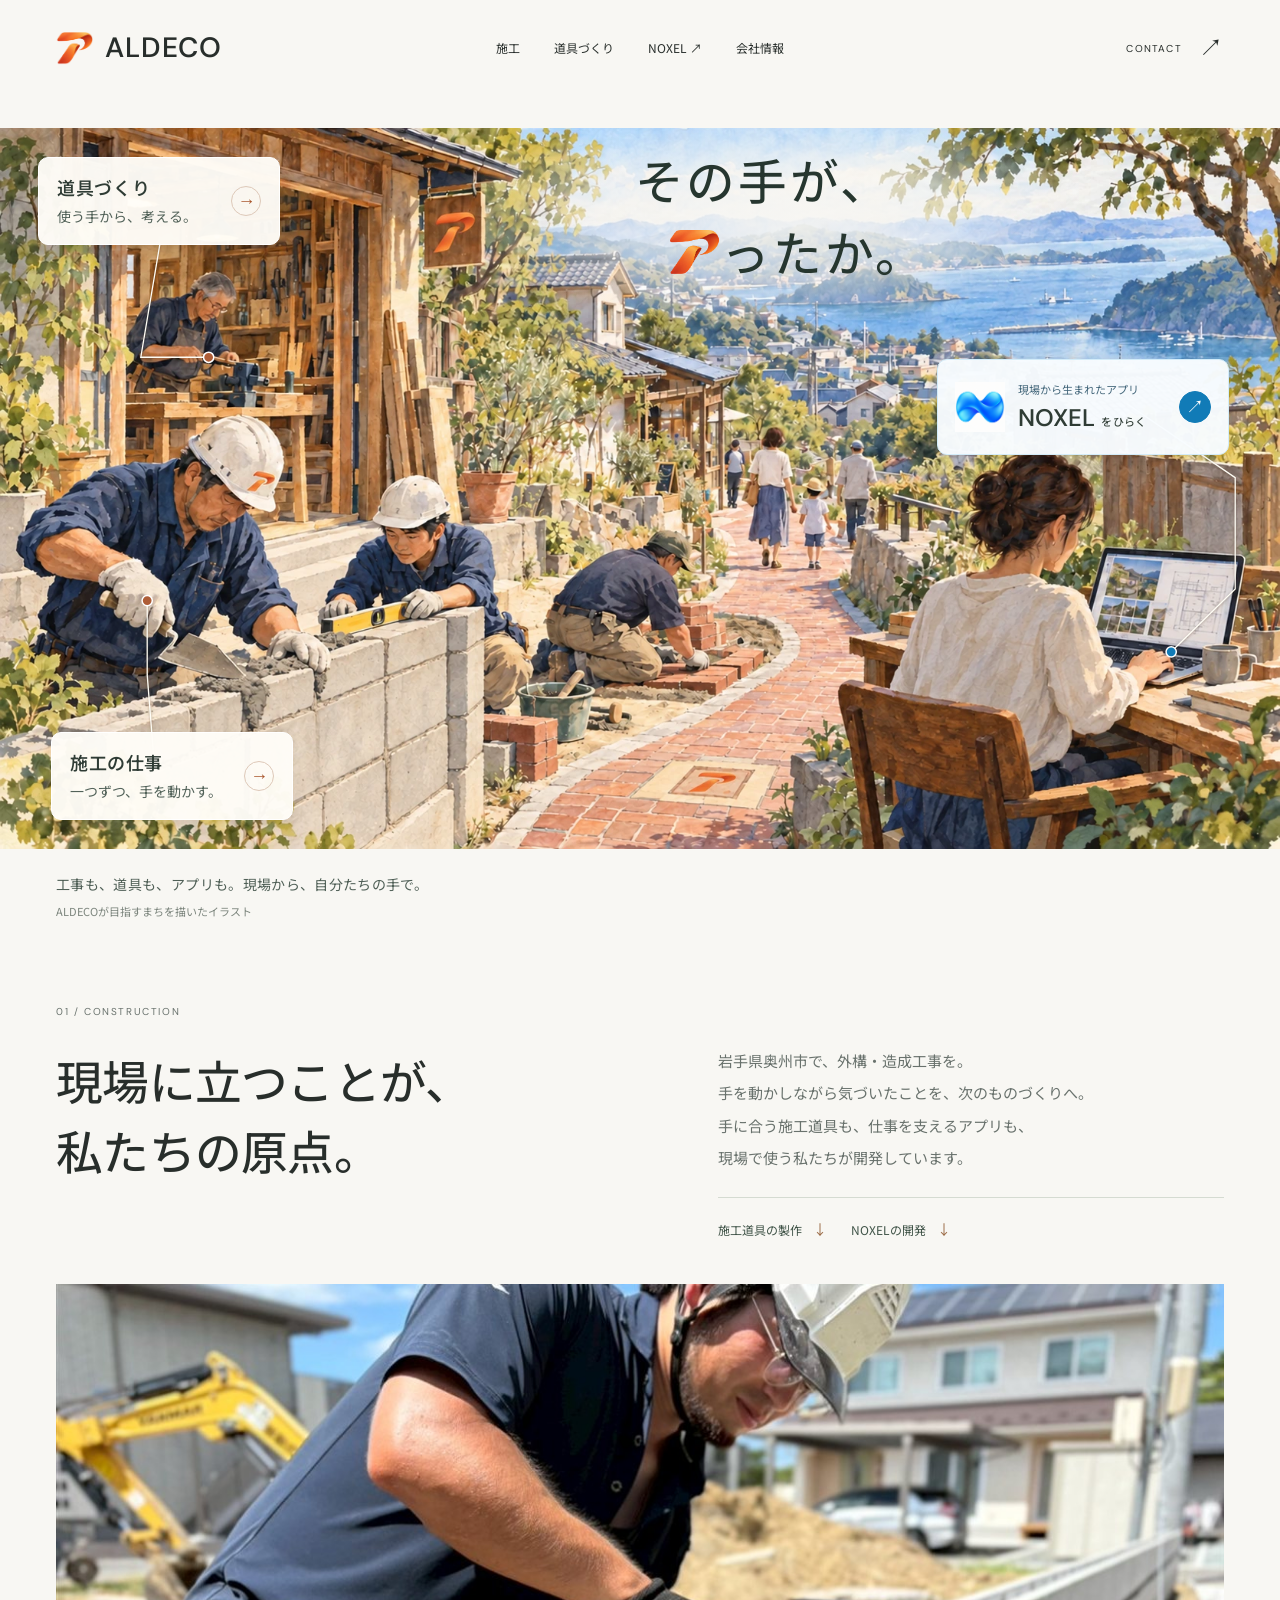
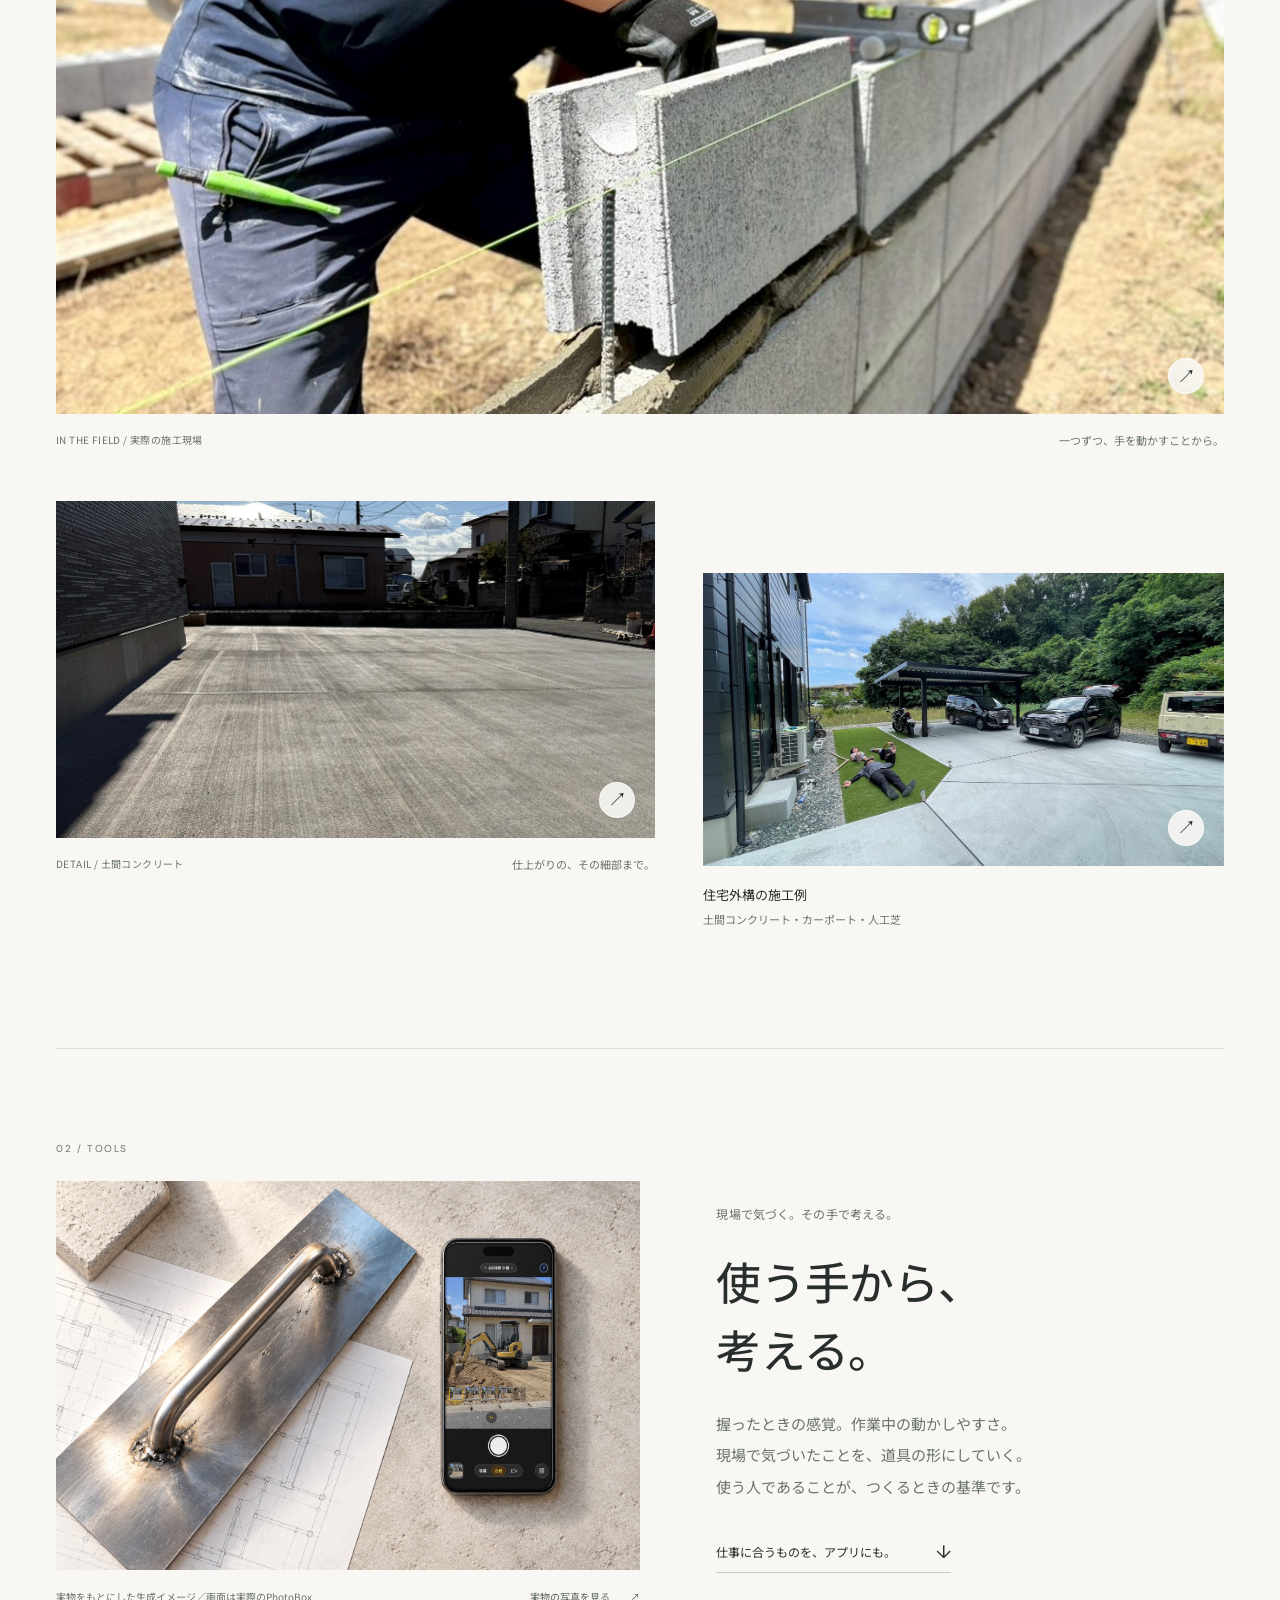
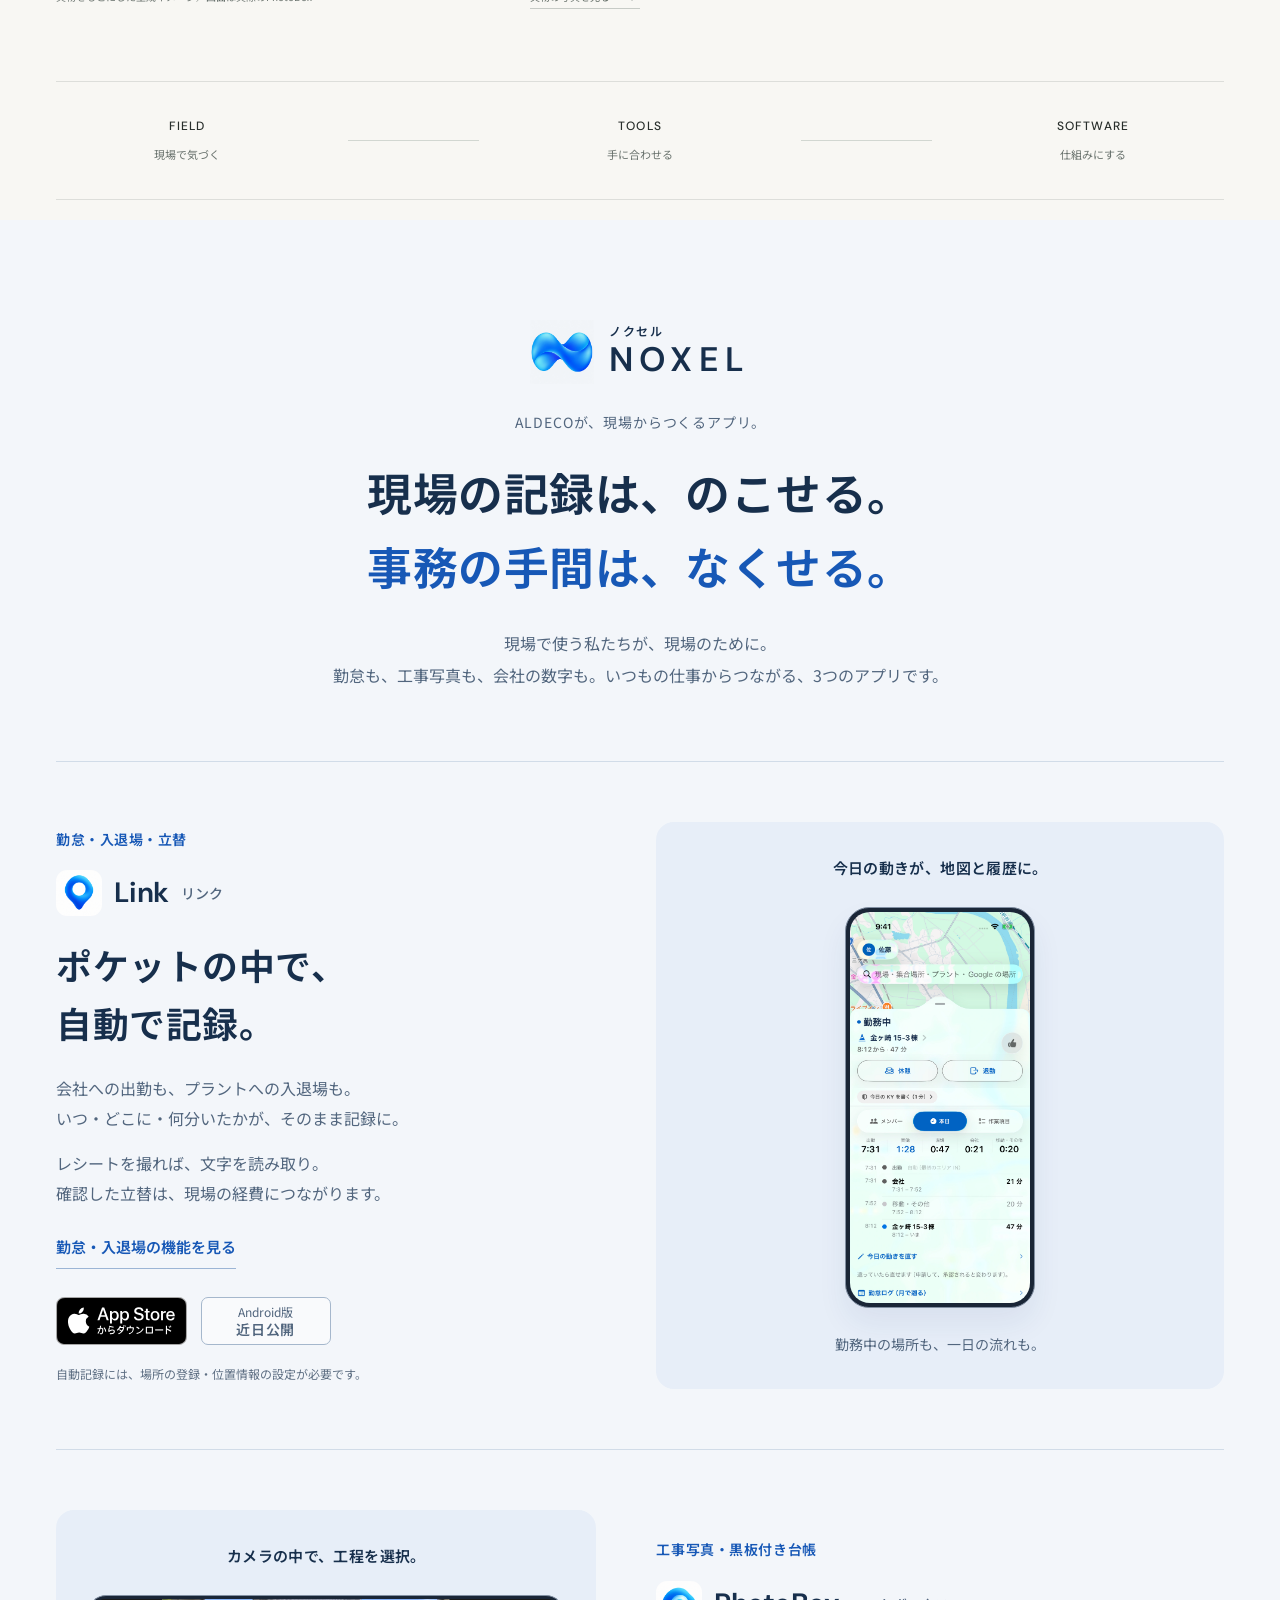
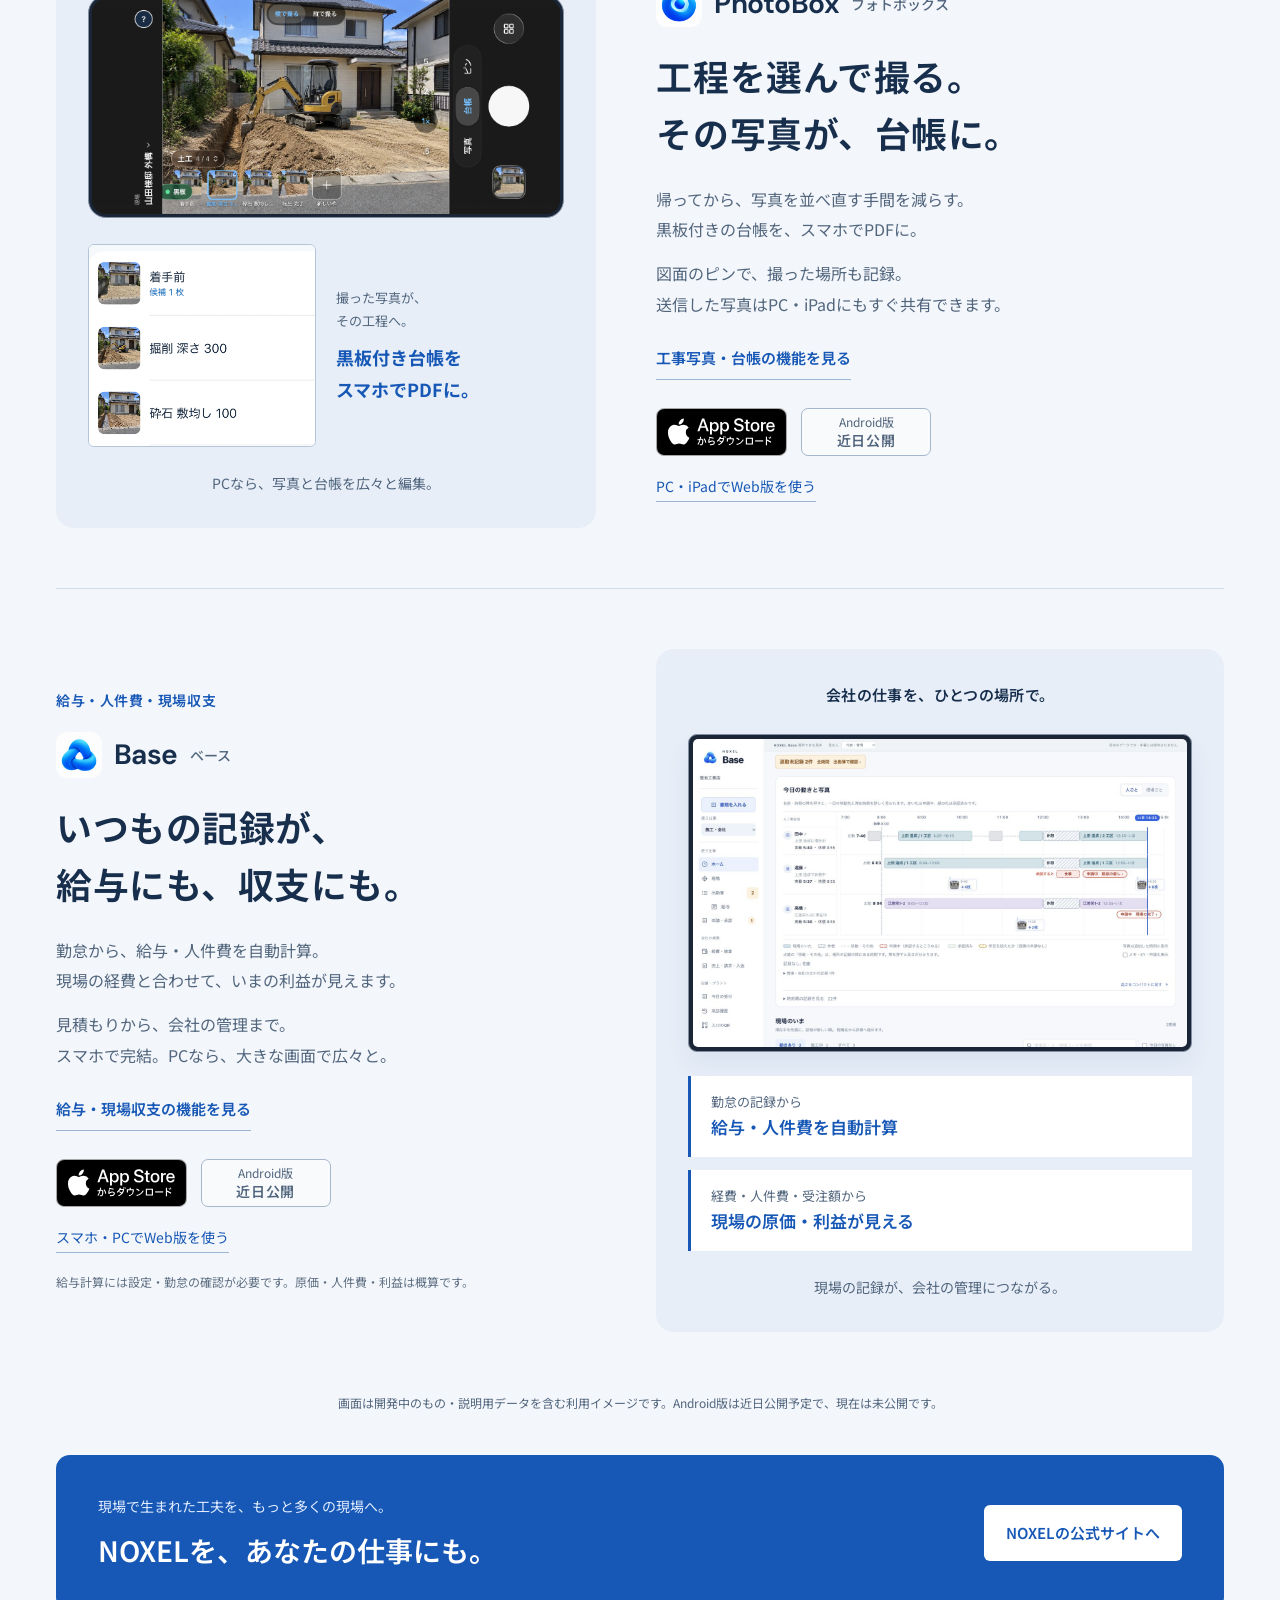
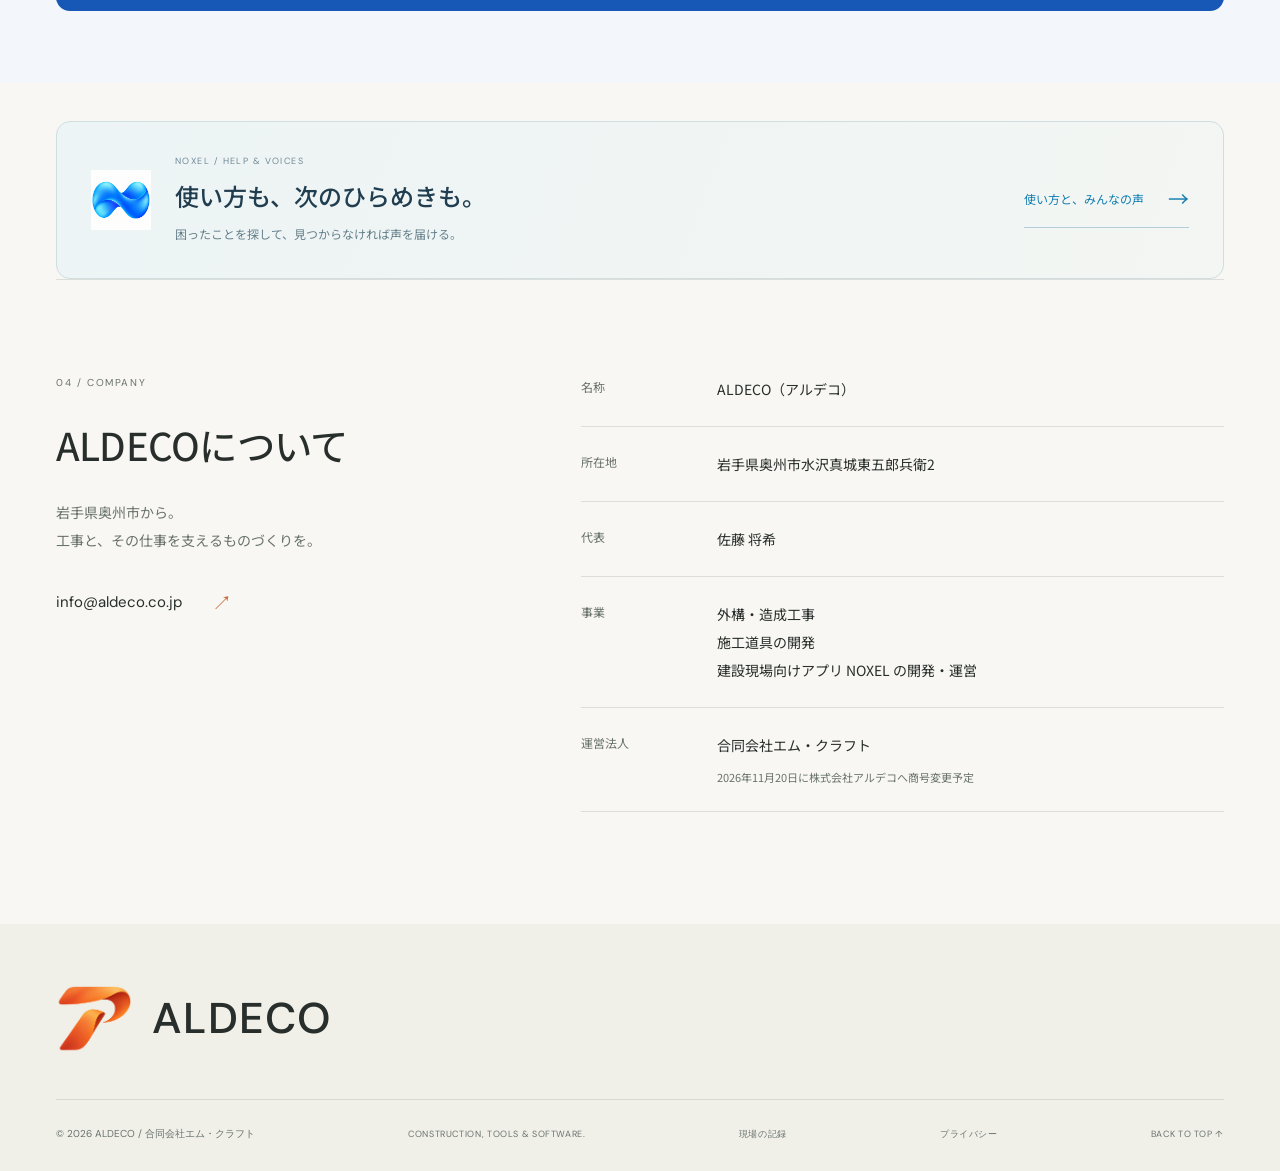
==== commit 01fb3d3e: "Reduce NOXEL screenshot transfer size without changing dimensions" ====
--- a/index.html
+++ b/index.html
@@ -147,7 +147,7 @@
    </div>
    <figure class="nx-visual nx-link-visual">
     <p class="nx-visual-heading">今日の動きが、地図と履歴に。</p>
-    <div class="nx-phone"><img src="/brand-20261121/assets/link-latest-build51.png" width="1206" height="2622" loading="lazy" alt="Linkの勤務中画面。地図と、会社・移動・現場での今日の履歴が一緒に見える"></div>
+    <div class="nx-phone"><img src="/brand-20261121/assets/link-latest-build51.webp" width="1206" height="2622" loading="lazy" alt="Linkの勤務中画面。地図と、会社・移動・現場での今日の履歴が一緒に見える"></div>
     <figcaption>勤務中の場所も、一日の流れも。</figcaption>
    </figure>
   </article>
@@ -165,8 +165,8 @@
    </div>
    <figure class="nx-visual nx-photo-visual">
     <p class="nx-visual-heading">カメラの中で、工程を選択。</p>
-    <div class="nx-camera"><div class="nx-landscape"><img src="/brand-20261121/assets/hero-photobox-landscape-build21.png" width="1206" height="2622" loading="lazy" alt="PhotoBoxの横向きカメラ。工程の写真を見ながら選び、黒板と一緒に撮影する画面"></div></div>
-    <div class="nx-photo-result"><div class="nx-ledger"><img src="/brand-20261121/assets/photobox-ledger-real-v14.png" width="1206" height="2622" loading="lazy" alt="撮った写真が工程ごとに入ったPhotoBoxの写真台帳"></div><p>撮った写真が、<br>その工程へ。<strong>黒板付き台帳を<br>スマホでPDFに。</strong></p></div>
+    <div class="nx-camera"><div class="nx-landscape"><img src="/brand-20261121/assets/hero-photobox-landscape-build21.webp" width="1206" height="2622" loading="lazy" alt="PhotoBoxの横向きカメラ。工程の写真を見ながら選び、黒板と一緒に撮影する画面"></div></div>
+    <div class="nx-photo-result"><div class="nx-ledger"><img src="/brand-20261121/assets/photobox-ledger-real-v14.webp" width="1206" height="2622" loading="lazy" alt="撮った写真が工程ごとに入ったPhotoBoxの写真台帳"></div><p>撮った写真が、<br>その工程へ。<strong>黒板付き台帳を<br>スマホでPDFに。</strong></p></div>
     <figcaption>PCなら、写真と台帳を広々と編集。</figcaption>
    </figure>
   </article>
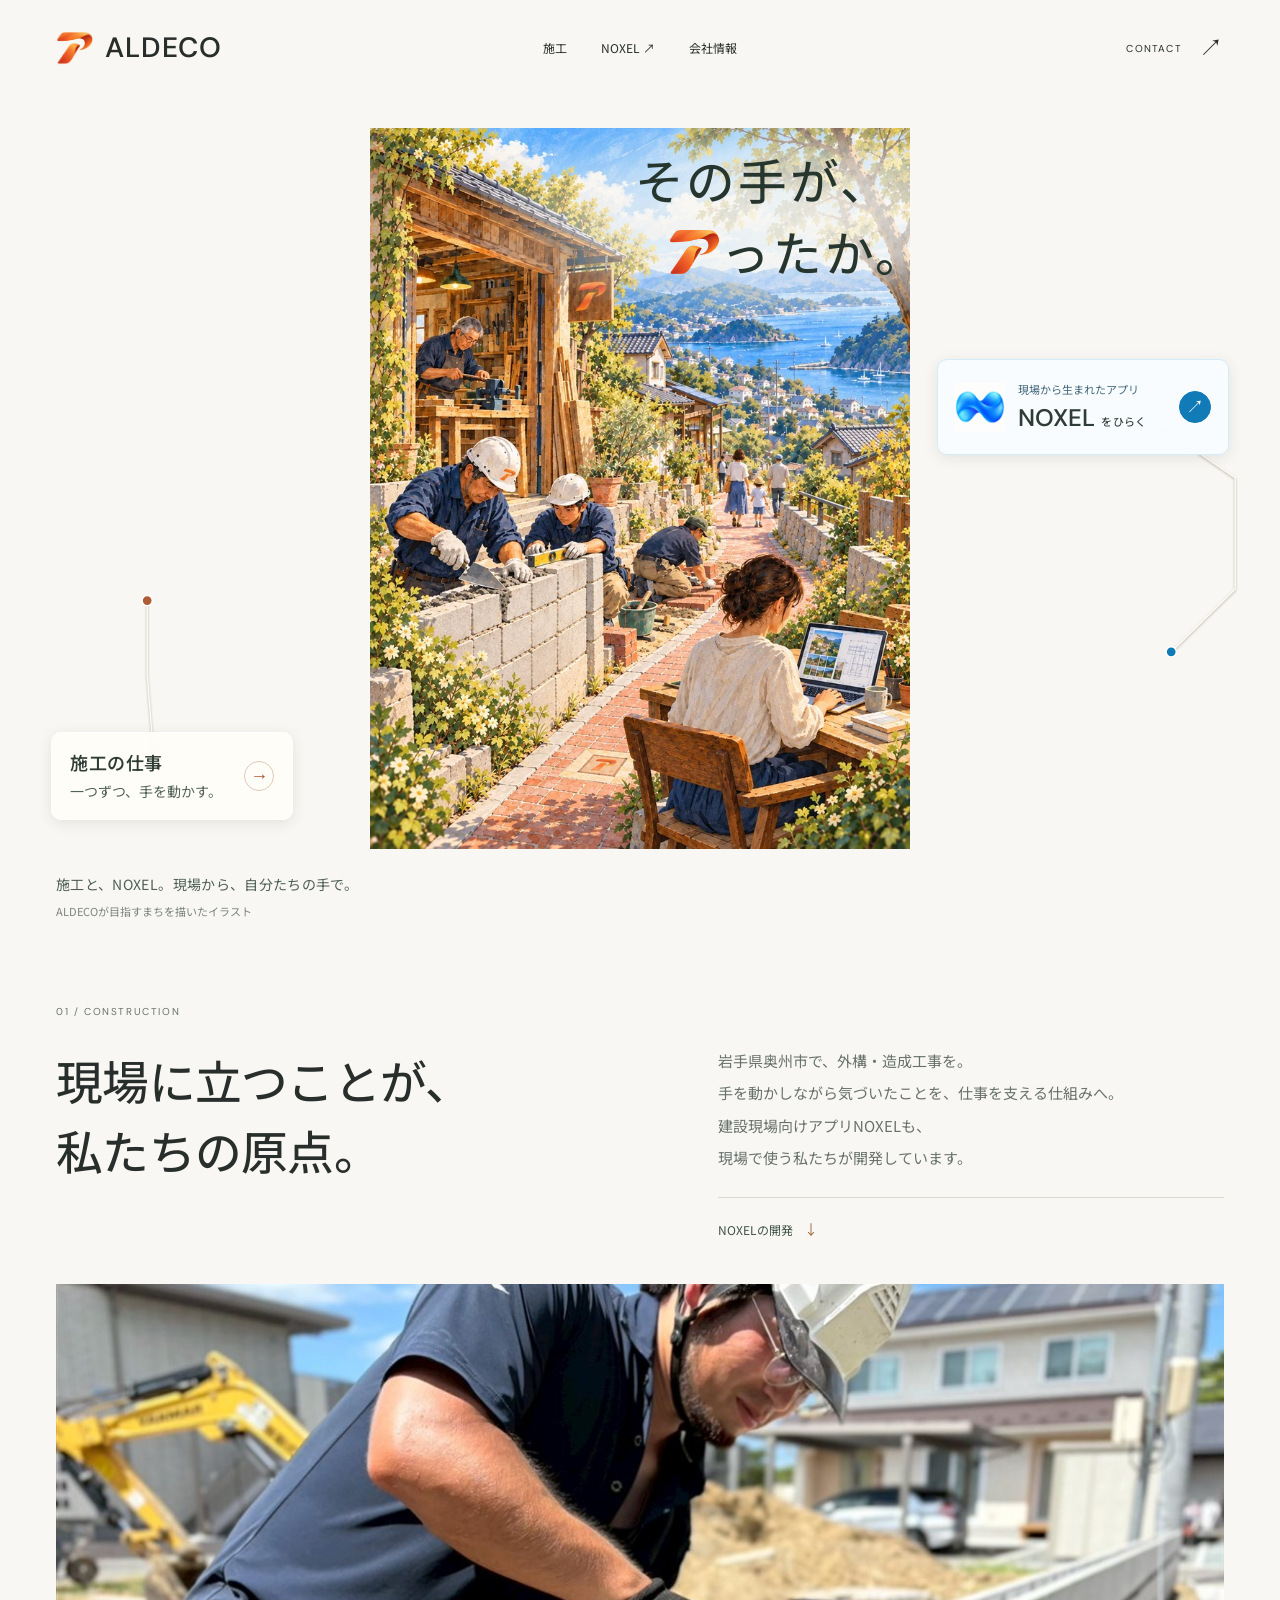
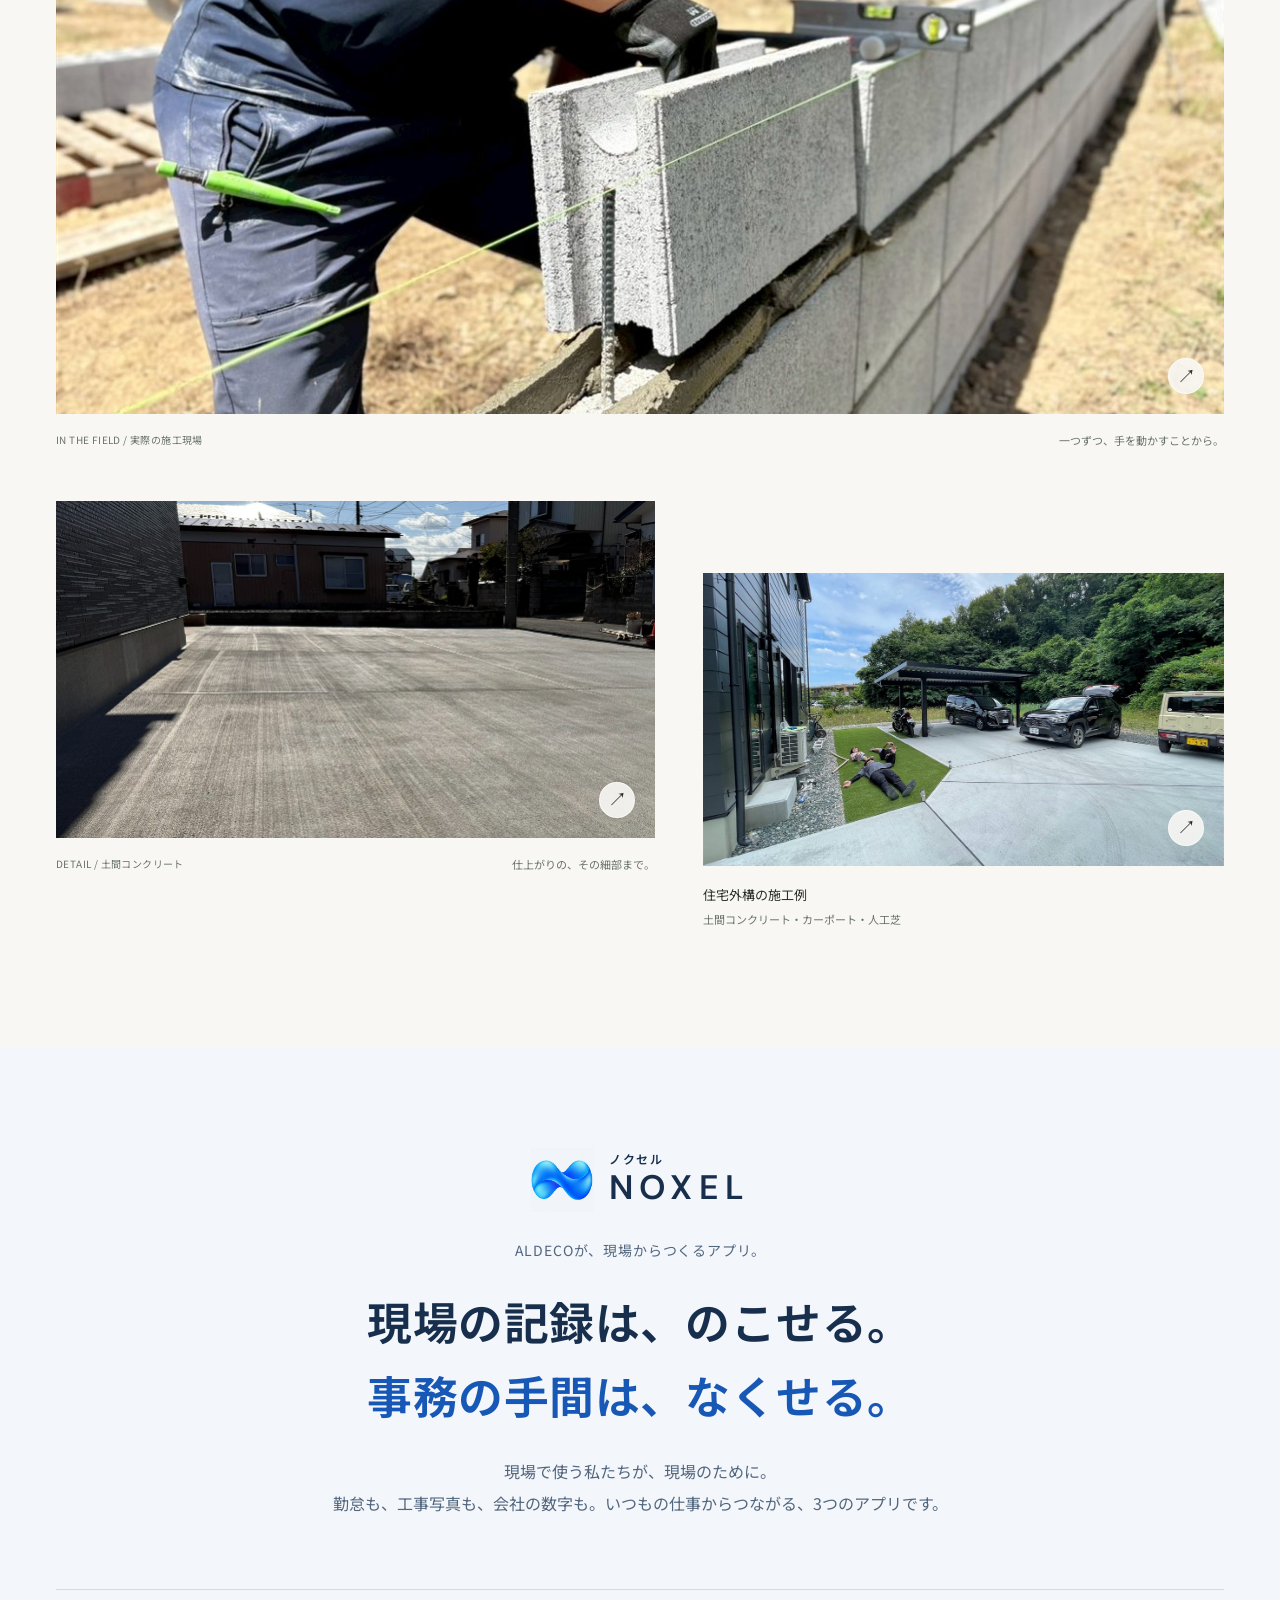
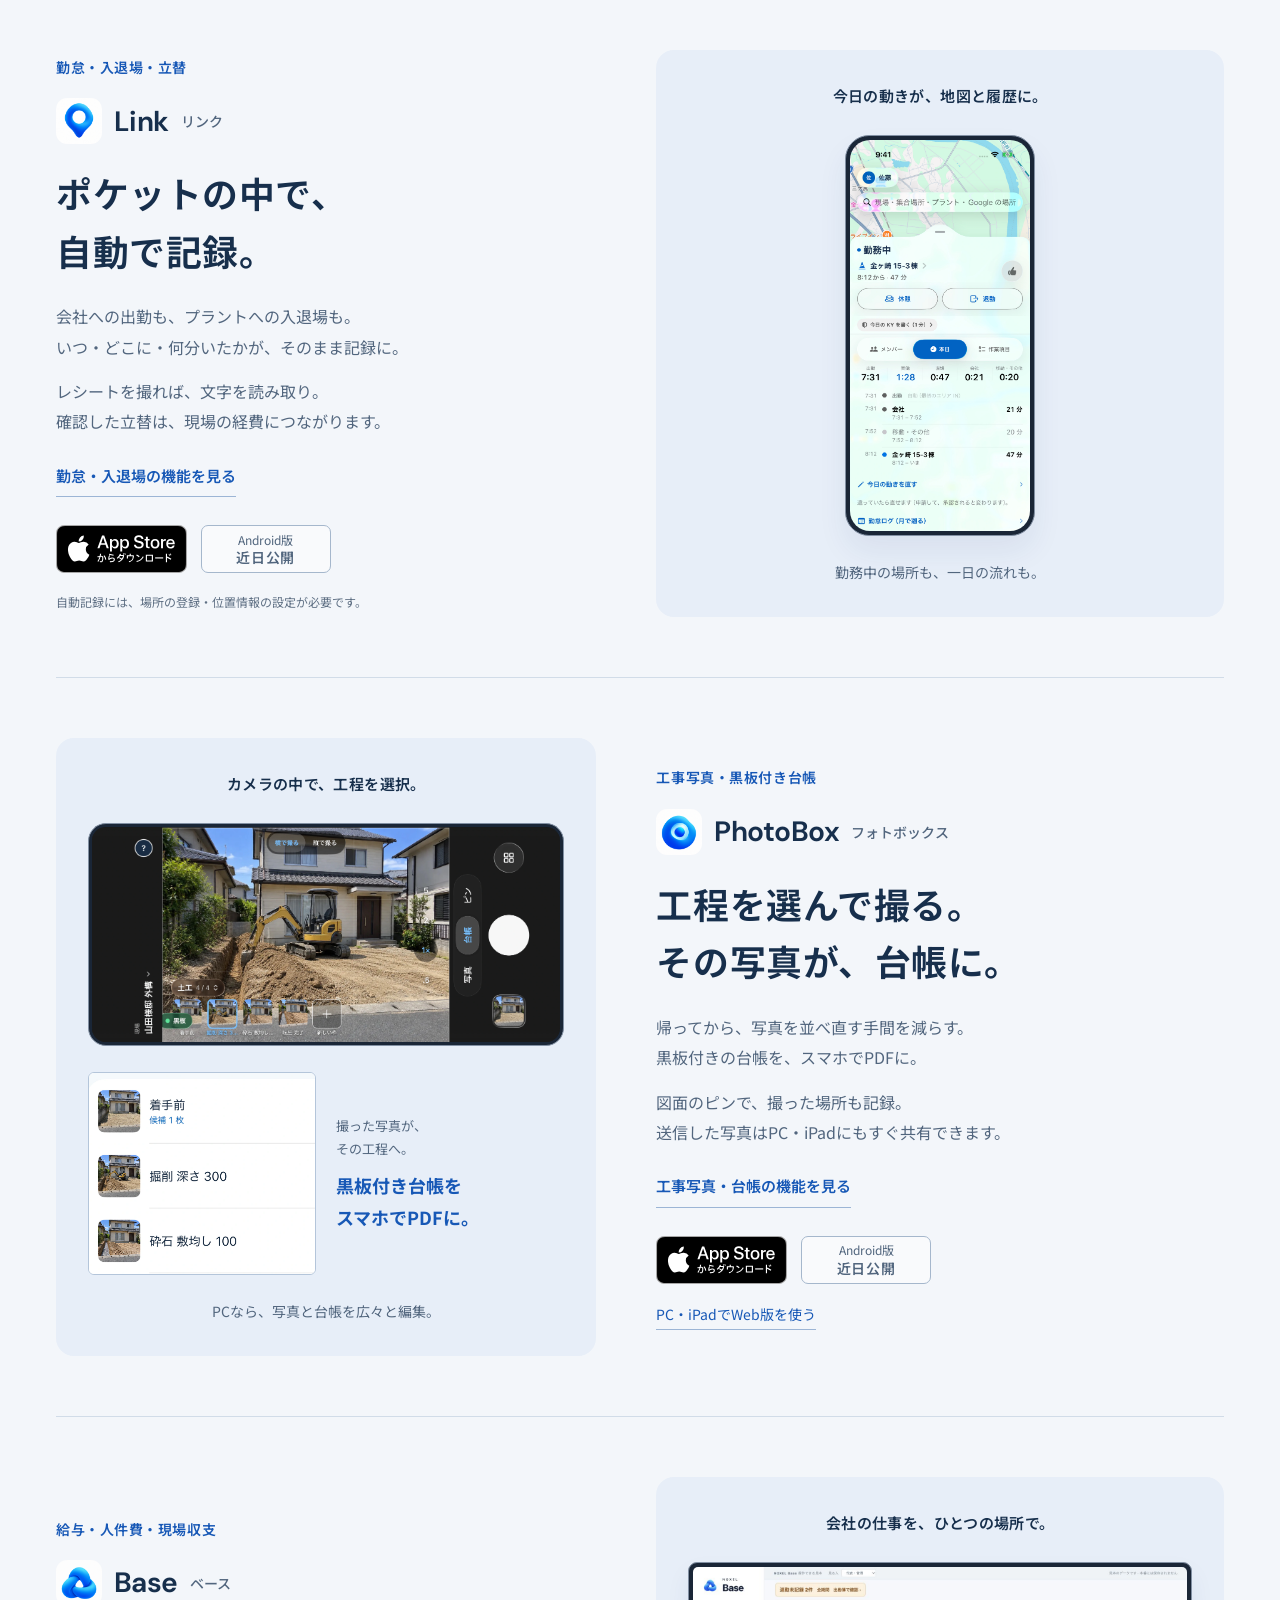
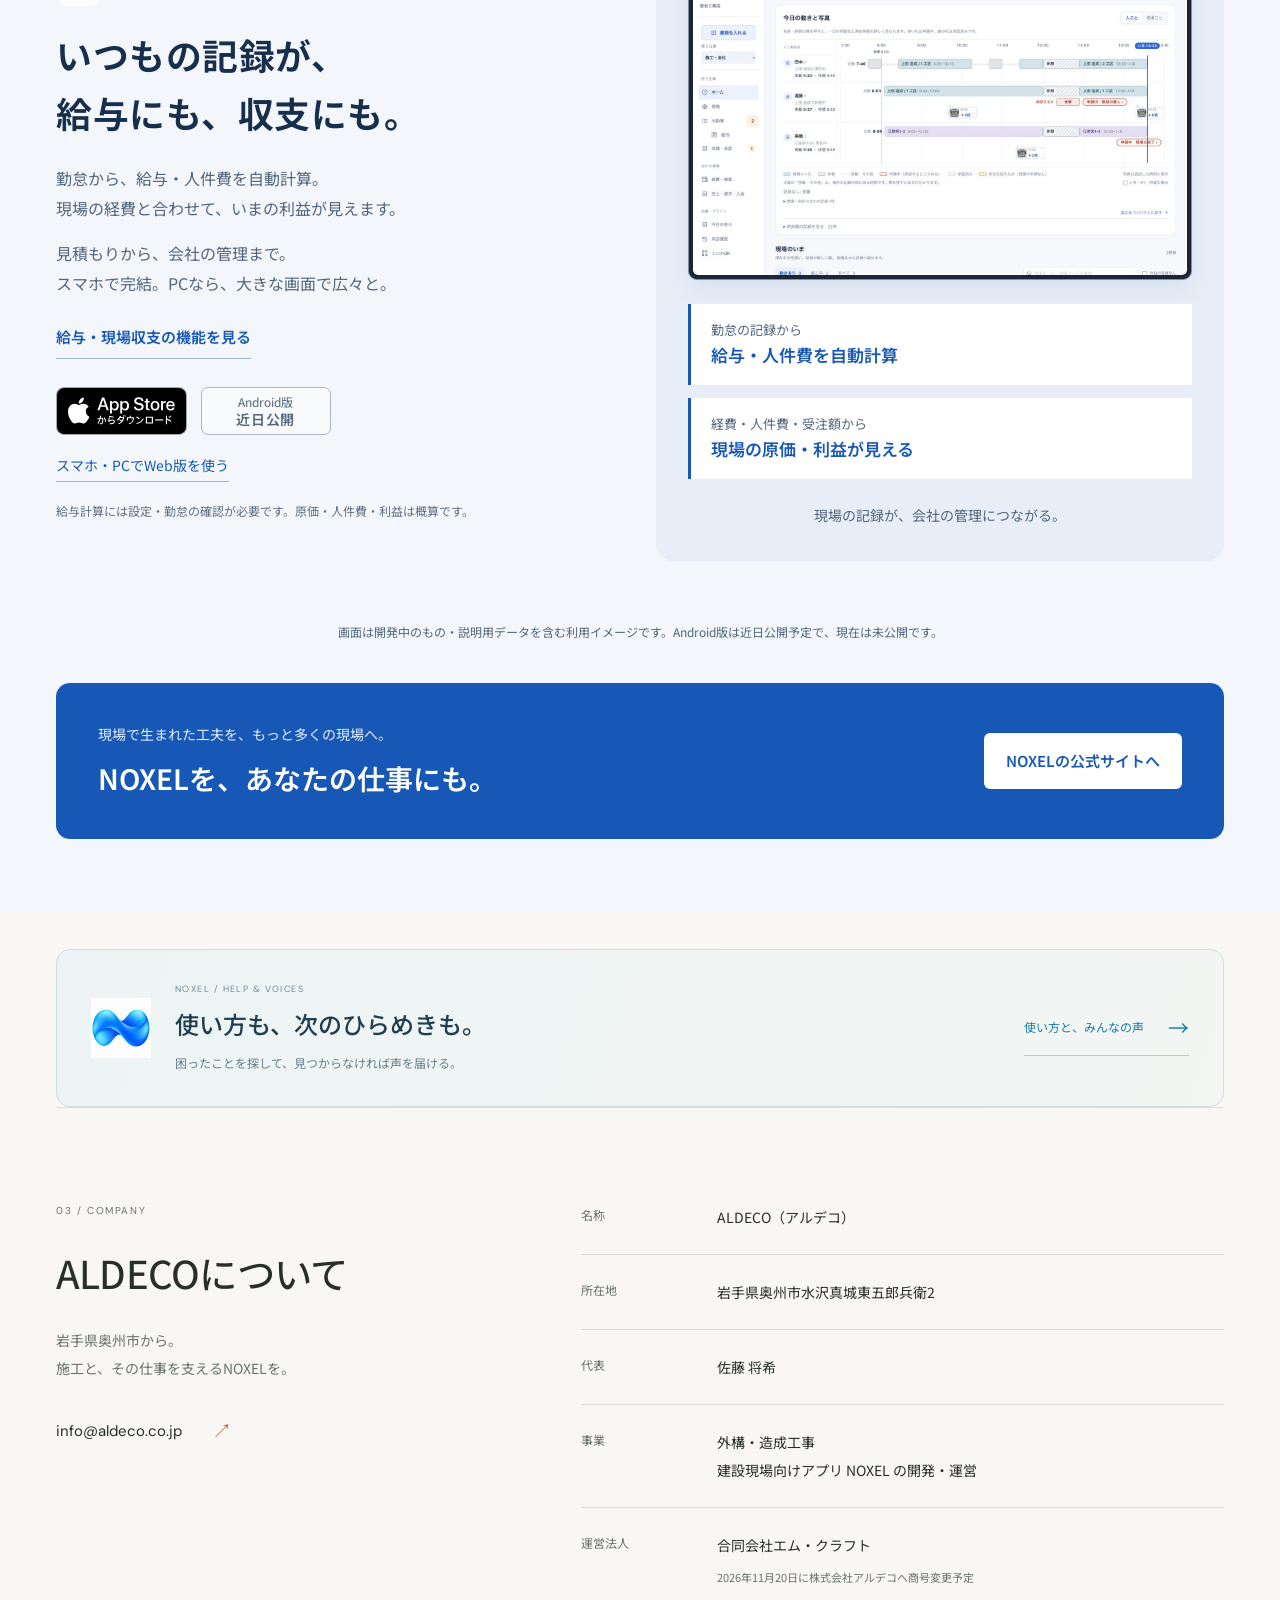
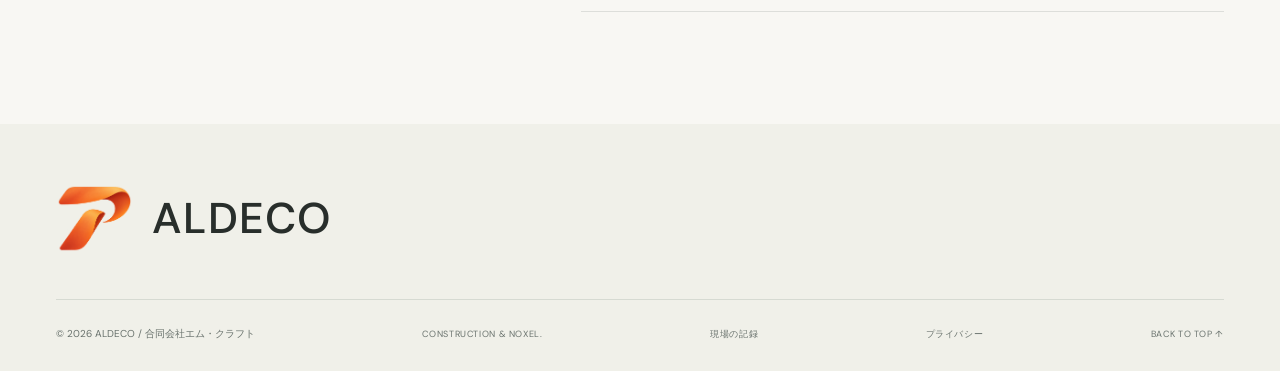
==== commit 796d36e5: "Remove inactive tool-development business from ALDECO" ====
--- a/index.html
+++ b/index.html
@@ -2,8 +2,8 @@
 <html lang="ja"><head>
 <meta charset="utf-8"><meta name="viewport" content="width=device-width,initial-scale=1">
 <meta name="robots" content="index,follow">
-<title>ALDECO｜その手が、アったか。工事も、道具も、アプリも。</title>
-<meta name="description" content="岩手県奥州市のALDECO。外構・造成工事から施工道具、建設現場向けアプリNOXELの開発まで。">
+<title>ALDECO｜その手が、アったか。施工とNOXEL。</title>
+<meta name="description" content="岩手県奥州市のALDECO。外構・造成工事と、建設現場向けアプリNOXELの開発・運営。現場から、自分たちの手で。">
 <link rel="icon" href="/brand-20261101/assets/favicon-transparent.png?v=20261101-1" type="image/png">
 <link rel="stylesheet" href="/brand-20261101/assets/fonts/noto-sans-jp.css"><link rel="stylesheet" href="/brand-20261101/assets/fonts/dm-sans.css">
 <link rel="stylesheet" href="/brand-20261101/workbench.css">
@@ -20,7 +20,7 @@
 <meta property="og:type" content="website"><meta property="og:locale" content="ja_JP">
 <meta property="og:site_name" content="ALDECO"><meta property="og:url" content="https://aldeco.co.jp/">
 <meta property="og:title" content="その手が、アったか。｜ALDECO">
-<meta property="og:description" content="工事も、道具も、アプリも。岩手県奥州市の現場から、自分たちの手で。">
+<meta property="og:description" content="施工とNOXEL。岩手県奥州市の現場から、自分たちの手で。">
 <meta property="og:image" content="https://aldeco.co.jp/brand-20261101/assets/hero-town-painted-v2.jpg">
 <meta name="twitter:card" content="summary_large_image">
 <script type="application/ld+json">{"@context": "https://schema.org", "@type": "Organization", "name": "ALDECO", "legalName": "合同会社エム・クラフト", "url": "https://aldeco.co.jp/", "logo": "https://aldeco.co.jp/brand-20261101/assets/aldeco-refine-a.png", "email": "info@aldeco.co.jp", "address": {"@type": "PostalAddress", "addressRegion": "岩手県", "addressLocality": "奥州市", "streetAddress": "水沢真城東五郎兵衛2", "addressCountry": "JP"}}</script>
@@ -48,7 +48,7 @@
 <header class="field-header wrap">
 <a class="wordmark" href="#top" aria-label="ALDECO トップ"><img src="/brand-20261101/assets/aldeco-refine-a.png" width="48" height="43" alt=""><span>ALDECO</span></a>
 <button class="mobile-menu-toggle" type="button" aria-controls="main-navigation" aria-expanded="false" aria-label="メニューを開く"><span class="mobile-menu-label">メニュー</span><span class="mobile-menu-icon" aria-hidden="true"></span></button>
-<nav id="main-navigation" aria-label="メインメニュー"><a href="#work">施工</a><a href="#tools">道具づくり</a><a href="https://noxel.pro/">NOXEL <span aria-hidden="true">↗</span></a><a href="#company">会社情報</a><a class="mobile-nav-contact" href="mailto:info@aldeco.co.jp">お問い合わせ <span aria-hidden="true">↗</span></a></nav>
+<nav id="main-navigation" aria-label="メインメニュー"><a href="#work">施工</a><a href="https://noxel.pro/">NOXEL <span aria-hidden="true">↗</span></a><a href="#company">会社情報</a><a class="mobile-nav-contact" href="mailto:info@aldeco.co.jp">お問い合わせ <span aria-hidden="true">↗</span></a></nav>
 <a class="header-mail" href="mailto:info@aldeco.co.jp">CONTACT <span aria-hidden="true">↗</span></a>
 </header>
 <main id="main">
@@ -63,30 +63,24 @@
   <div class="surface-art">
    <picture class="surface-picture">
     <source media="(max-width: 760px)" type="image/webp" srcset="/brand-20261101/assets/hero-town-mobile-20261102-750.webp 750w, /brand-20261101/assets/hero-town-mobile-20261102.webp 1086w" sizes="100vw" width="1086" height="1448">
-    <img class="surface-image" src="/brand-20261101/assets/hero-town-painted-v2.webp" srcset="/brand-20261101/assets/hero-town-painted-v2-900.webp 900w, /brand-20261101/assets/hero-town-painted-v2.webp 1671w" sizes="(max-width: 1920px) 100vw, 1920px" width="1671" height="941" fetchpriority="high" alt="ALDECOが目指すまちのイラスト。ブロックを積む職人、道具をつくる工房、アプリを開発する人が一つの通りにつながる。看板とヘルメット、舗装にはオレンジのアのロゴ。">
+    <img class="surface-image" src="/brand-20261101/assets/hero-town-painted-v2.webp" srcset="/brand-20261101/assets/hero-town-painted-v2-900.webp 900w, /brand-20261101/assets/hero-town-painted-v2.webp 1671w" sizes="(max-width: 1920px) 100vw, 1920px" width="1671" height="941" fetchpriority="high" alt="ALDECOが目指すまちのイラスト。ブロックを積む職人、アプリを開発する人が一つの通りにつながる。看板とヘルメット、舗装にはオレンジのアのロゴ。">
    </picture>
   </div>
   <nav class="town-portals" aria-label="街から、私たちの仕事へ">
    <svg class="mobile-painted-leaders" viewBox="0 0 1000 1333.333" preserveAspectRatio="none" aria-hidden="true">
-    <path d="M960 370 L440 370 L300 460 L220 460"/>
     <path d="M220 960 L240 813"/>
     <path d="M790 1230 L860 1040"/>
-    <circle cx="220" cy="460" r="6"/><circle cx="240" cy="813" r="6"/>
+    <circle cx="240" cy="813" r="6"/>
     <circle class="mobile-noxel-pin" cx="860" cy="1040" r="6"/>
    </svg>
    <svg class="painted-leaders" viewBox="0 0 1000 562.799" preserveAspectRatio="none" aria-hidden="true">
-    <path d="M125 90 L110 179 L163 179"/>
     <path d="M120 490 L115 427 L115 369"/>
     <path d="M880 215 L965 273 L965 360 L915 409"/>
-    <circle cx="163" cy="179" r="4"/><circle cx="115" cy="369" r="4"/>
+    <circle cx="115" cy="369" r="4"/>
     <circle class="painted-noxel-pin" cx="915" cy="409" r="4"/>
    </svg>
    <a class="town-portal town-portal--work" href="#work">
     <span class="town-portal__copy"><strong>施工の仕事</strong><small><span>一つずつ、</span><span>手を動かす。</span></small></span>
-    <span class="town-portal__arrow" aria-hidden="true">→</span>
-   </a>
-   <a class="town-portal town-portal--tools" href="#tools">
-    <span class="town-portal__copy"><strong>道具づくり</strong><small><span>使う手から、</span><span>考える。</span></small></span>
     <span class="town-portal__arrow" aria-hidden="true">→</span>
    </a>
    <a class="town-portal town-portal--noxel" href="https://noxel.pro/" aria-label="NOXELをひらく">
@@ -97,34 +91,17 @@
   </nav>
  </div>
  </div>
- <div class="surface-caption wrap"><div><p><span>工事も、道具も、アプリも。</span><span>現場から、自分たちの手で。</span></p><small>ALDECOが目指すまちを描いたイラスト</small></div></div>
+ <div class="surface-caption wrap"><div><p><span>施工と、NOXEL。</span><span>現場から、自分たちの手で。</span></p><small>ALDECOが目指すまちを描いたイラスト</small></div></div>
 </section>
 
 <span id="business"></span><span id="works"></span><section class="construction wrap" id="work" aria-labelledby="work-title">
-<div class="section-head"><p class="eyebrow">01 / CONSTRUCTION</p><h2 id="work-title">現場に立つことが、<br>私たちの原点。</h2><div><p>岩手県奥州市で、外構・造成工事を。<br>手を動かしながら気づいたことを、次のものづくりへ。<br>手に合う施工道具も、仕事を支えるアプリも、<br>現場で使う私たちが開発しています。</p><div class="surface-practices"><a href="#tools">施工道具の製作 <span aria-hidden="true">↓</span></a><a href="#noxel">NOXELの開発 <span aria-hidden="true">↓</span></a></div></div></div>
+<div class="section-head"><p class="eyebrow">01 / CONSTRUCTION</p><h2 id="work-title">現場に立つことが、<br>私たちの原点。</h2><div><p>岩手県奥州市で、外構・造成工事を。<br>手を動かしながら気づいたことを、仕事を支える仕組みへ。<br>建設現場向けアプリNOXELも、<br>現場で使う私たちが開発しています。</p><div class="surface-practices"><a href="#noxel">NOXELの開発 <span aria-hidden="true">↓</span></a></div></div></div>
 
 <figure class="field-evidence surface-evidence"><button class="photo-button" data-photo="/brand-20261101/assets/genba-block.jpg" data-caption="ALDECOの実際の施工現場 — ブロック積み" aria-label="実際の施工写真を大きく見る"><img src="/brand-20261101/assets/genba-block.jpg" width="1200" height="750" loading="lazy" alt="ALDECO代表が、水糸と水平器を確認しながらブロックを据える実際の工事の様子"><span class="photo-expand" aria-hidden="true">↗</span></button><figcaption><span>IN THE FIELD / 実際の施工現場</span><span>一つずつ、手を動かすことから。</span></figcaption></figure>
 <div class="construction-photos"><figure class="detail-photo"><button class="photo-button" data-photo="/brand-20261101/assets/genba-doma.jpg" data-caption="土間コンクリート — 刷毛引きと目地の仕上がり" aria-label="土間コンクリートの写真を大きく見る"><img src="/brand-20261101/assets/genba-doma.jpg" width="1200" height="675" loading="lazy" alt="刷毛引きの質感と直線の目地が整った、土間コンクリートの仕上がり"><span class="photo-expand" aria-hidden="true">↗</span></button><figcaption><span>DETAIL / 土間コンクリート</span><span>仕上がりの、その細部まで。</span></figcaption></figure>
 <figure class="residential-photo"><button class="photo-button" data-photo="/brand-20261101/assets/genba-relax.jpg" data-caption="住宅外構の施工例 — 土間コンクリート・カーポート・人工芝" aria-label="住宅外構の施工写真を大きく見る"><img src="/brand-20261101/assets/genba-relax.jpg" width="1200" height="675" loading="lazy" alt="土間コンクリート、カーポート、人工芝を施工した住宅の外構"><span class="photo-expand" aria-hidden="true">↗</span></button><figcaption><span>住宅外構の施工例</span><p>土間コンクリート・カーポート・人工芝</p></figcaption></figure></div>
 </section>
-<section class="tool-story" id="tools" aria-labelledby="tools-title">
-<div class="wrap tool-grid">
-<div class="tool-image">
-<p class="eyebrow">02 / TOOLS</p>
-<figure class="tool-workbench"><div class="bench-stage">
-<img class="bench-photo" src="/brand-20261101/assets/aldeco-workbench-20261101.webp" width="1536" height="1024" loading="lazy" alt="実物の施工道具をもとにした生成イメージ。金属のコテ、図面、NOXELの画面が同じ作業台に並ぶ。">
-<button class="bench-screen" data-photo="/brand-20261101/assets/photo-capture-20261030.webp" data-caption="PhotoBox — 実際の台帳カメラ画面" aria-label="道具と並ぶPhotoBoxの画面を大きく見る"><img src="/brand-20261101/assets/photo-capture-20261030.webp" width="1206" height="2622" loading="lazy" alt="NOXEL PhotoBoxの実際のカメラ画面"></button>
-</div></figure>
-<div class="tool-image-notes"><p class="tool-caption">実物をもとにした生成イメージ／画面は実際のPhotoBox</p>
-<button class="original-tool" data-photo="/brand-20261101/assets/tool-dev.jpg" data-caption="実物の施工道具 — 元の写真" aria-label="実物の施工道具の元写真を見る">実物の写真を見る <span aria-hidden="true">↗</span></button></div>
-</div>
-<div class="tool-copy"><span class="tool-kicker">現場で気づく。その手で考える。</span>
-<h2 id="tools-title">使う手から、<br>考える。</h2>
-<p>握ったときの感覚。作業中の動かしやすさ。<br>現場で気づいたことを、道具の形にしていく。<br>使う人であることが、つくるときの基準です。</p>
-<a href="#noxel" class="tool-next">仕事に合うものを、アプリにも。 <span aria-hidden="true">↓</span></a>
-</div></div>
-<div class="bridge-line wrap" aria-label="ALDECOのものづくり"><span><b>FIELD</b><small>現場で気づく</small></span><i></i><span><b>TOOLS</b><small>手に合わせる</small></span><i></i><span><b>SOFTWARE</b><small>仕組みにする</small></span></div>
-</section>
+<div id="tools" aria-hidden="true"></div>
 <section class="nx-showcase" id="noxel" aria-labelledby="noxel-title">
  <div class="wrap">
   <header class="nx-intro">
@@ -197,9 +174,9 @@
 
 
 <span id="mission"></span><section class="help-entry wrap" aria-labelledby="help-entry-title"><img src="/brand-20261101/assets/noxel-soft-satin.webp" width="60" height="60" loading="lazy" alt=""><div class="help-entry-copy"><p class="eyebrow">NOXEL / HELP & VOICES</p><h3 id="help-entry-title">使い方も、次のひらめきも。</h3><p>困ったことを探して、見つからなければ声を届ける。</p></div><a href="https://noxel.pro/help/">使い方と、みんなの声 <span aria-hidden="true">→</span></a></section>
-<section class="company wrap" id="company" aria-labelledby="company-title"><div class="company-heading"><p class="eyebrow">04 / COMPANY</p><h2 id="company-title">ALDECOについて</h2><p>岩手県奥州市から。<br>工事と、その仕事を支えるものづくりを。</p><a id="contact" class="contact-link" href="mailto:info@aldeco.co.jp">info@aldeco.co.jp <span aria-hidden="true">↗</span></a></div><dl class="facts"><div><dt>名称</dt><dd>ALDECO（アルデコ）</dd></div><div><dt>所在地</dt><dd>岩手県奥州市水沢真城東五郎兵衛2</dd></div><div><dt>代表</dt><dd>佐藤 将希</dd></div><div><dt>事業</dt><dd>外構・造成工事<br>施工道具の開発<br>建設現場向けアプリ NOXEL の開発・運営</dd></div><div><dt>運営法人</dt><dd>合同会社エム・クラフト<small>2026年11月20日に株式会社アルデコへ商号変更予定</small></dd></div></dl></section>
+<section class="company wrap" id="company" aria-labelledby="company-title"><div class="company-heading"><p class="eyebrow">03 / COMPANY</p><h2 id="company-title">ALDECOについて</h2><p>岩手県奥州市から。<br>施工と、その仕事を支えるNOXELを。</p><a id="contact" class="contact-link" href="mailto:info@aldeco.co.jp">info@aldeco.co.jp <span aria-hidden="true">↗</span></a></div><dl class="facts"><div><dt>名称</dt><dd>ALDECO（アルデコ）</dd></div><div><dt>所在地</dt><dd>岩手県奥州市水沢真城東五郎兵衛2</dd></div><div><dt>代表</dt><dd>佐藤 将希</dd></div><div><dt>事業</dt><dd>外構・造成工事<br>建設現場向けアプリ NOXEL の開発・運営</dd></div><div><dt>運営法人</dt><dd>合同会社エム・クラフト<small>2026年11月20日に株式会社アルデコへ商号変更予定</small></dd></div></dl></section>
 </main>
-<footer class="footer"><div class="wrap"><div class="footer-signature"><img src="/brand-20261101/assets/aldeco-refine-a.png" width="180" height="162" alt="アルデコの「ア」のシンボル"><span>ALDECO</span></div><div class="footer-bottom"><small>© 2026 ALDECO / 合同会社エム・クラフト</small><span>CONSTRUCTION, TOOLS & SOFTWARE.</span><a href="/blog/">現場の記録</a><a href="/privacy/">プライバシー</a><a href="#top">BACK TO TOP ↑</a></div></div></footer>
+<footer class="footer"><div class="wrap"><div class="footer-signature"><img src="/brand-20261101/assets/aldeco-refine-a.png" width="180" height="162" alt="アルデコの「ア」のシンボル"><span>ALDECO</span></div><div class="footer-bottom"><small>© 2026 ALDECO / 合同会社エム・クラフト</small><span>CONSTRUCTION & NOXEL.</span><a href="/blog/">現場の記録</a><a href="/privacy/">プライバシー</a><a href="#top">BACK TO TOP ↑</a></div></div></footer>
 <dialog id="photo-dialog" aria-labelledby="dialog-caption"><button class="dialog-close" aria-label="写真を閉じる">閉じる ×</button><img alt=""><p id="dialog-caption"></p></dialog>
 
 <script src="/brand-20261101/app.js?v=20261101-2"></script></body></html>
